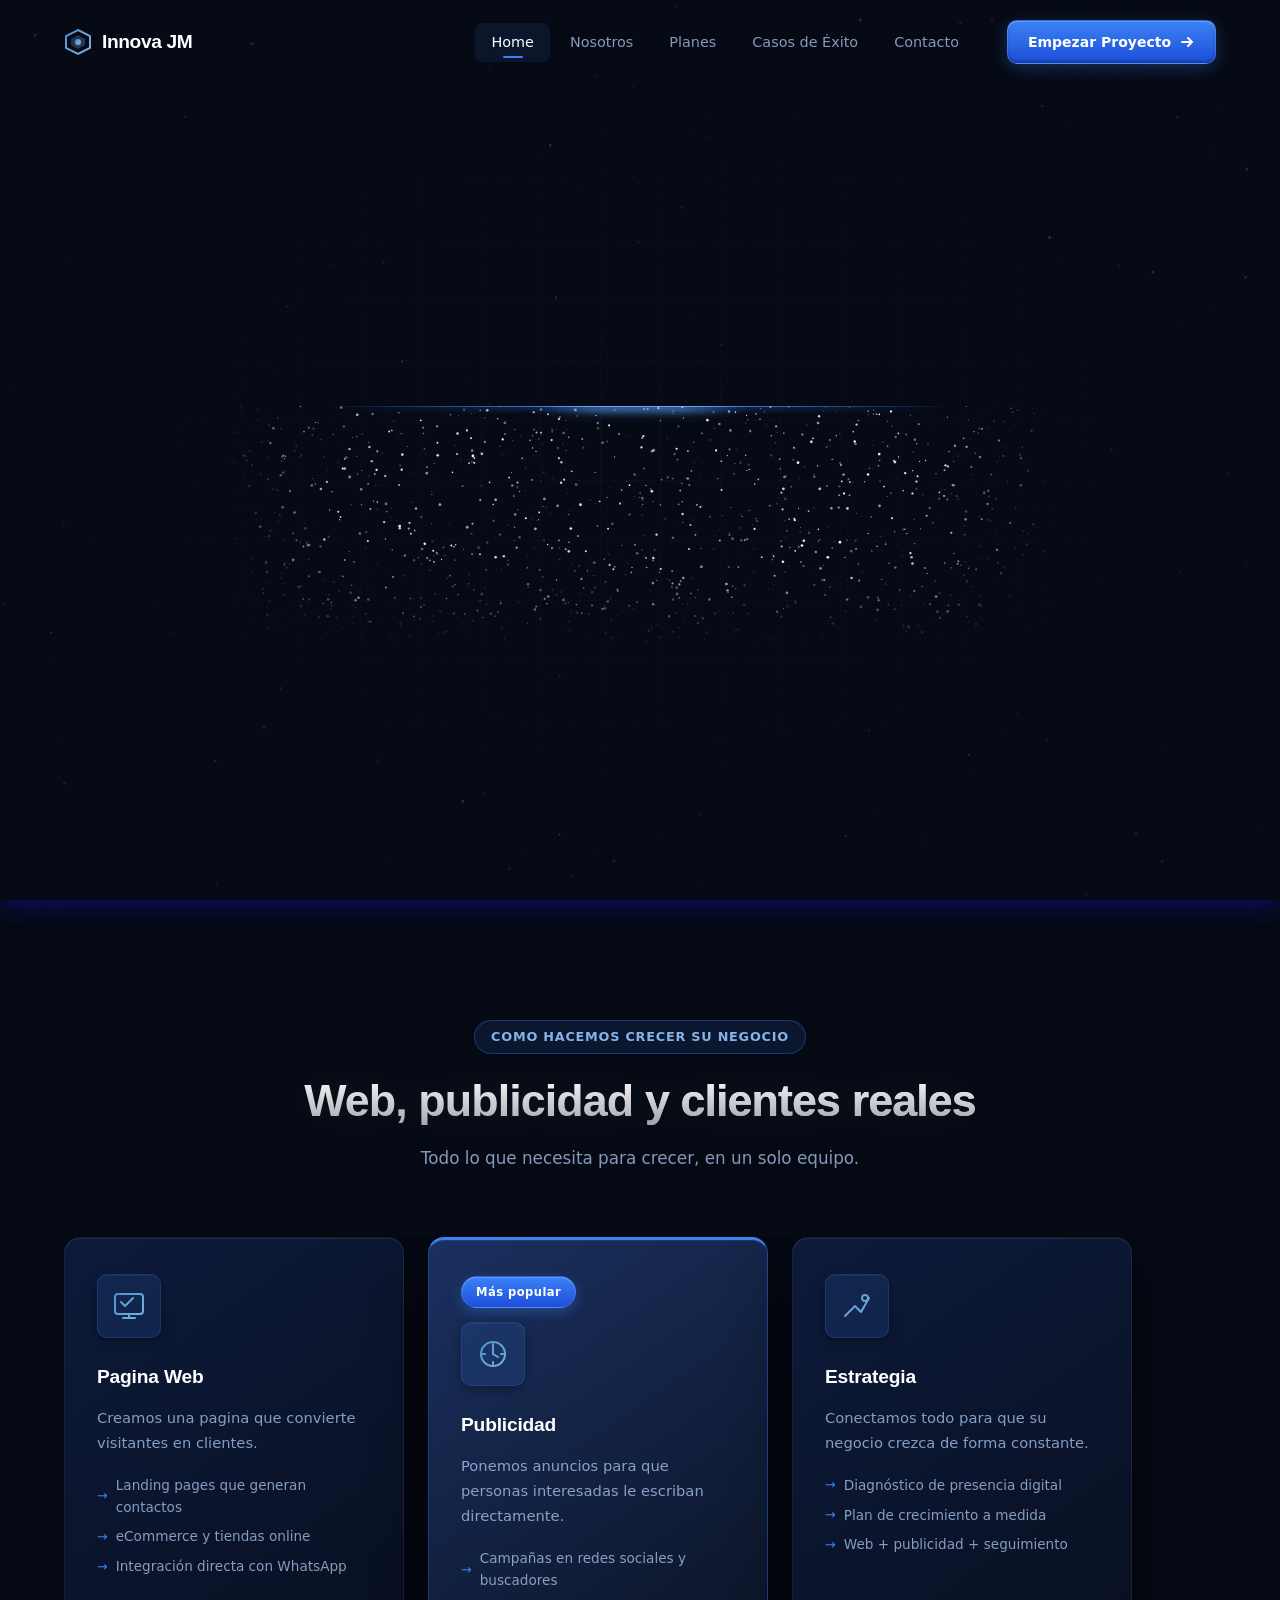
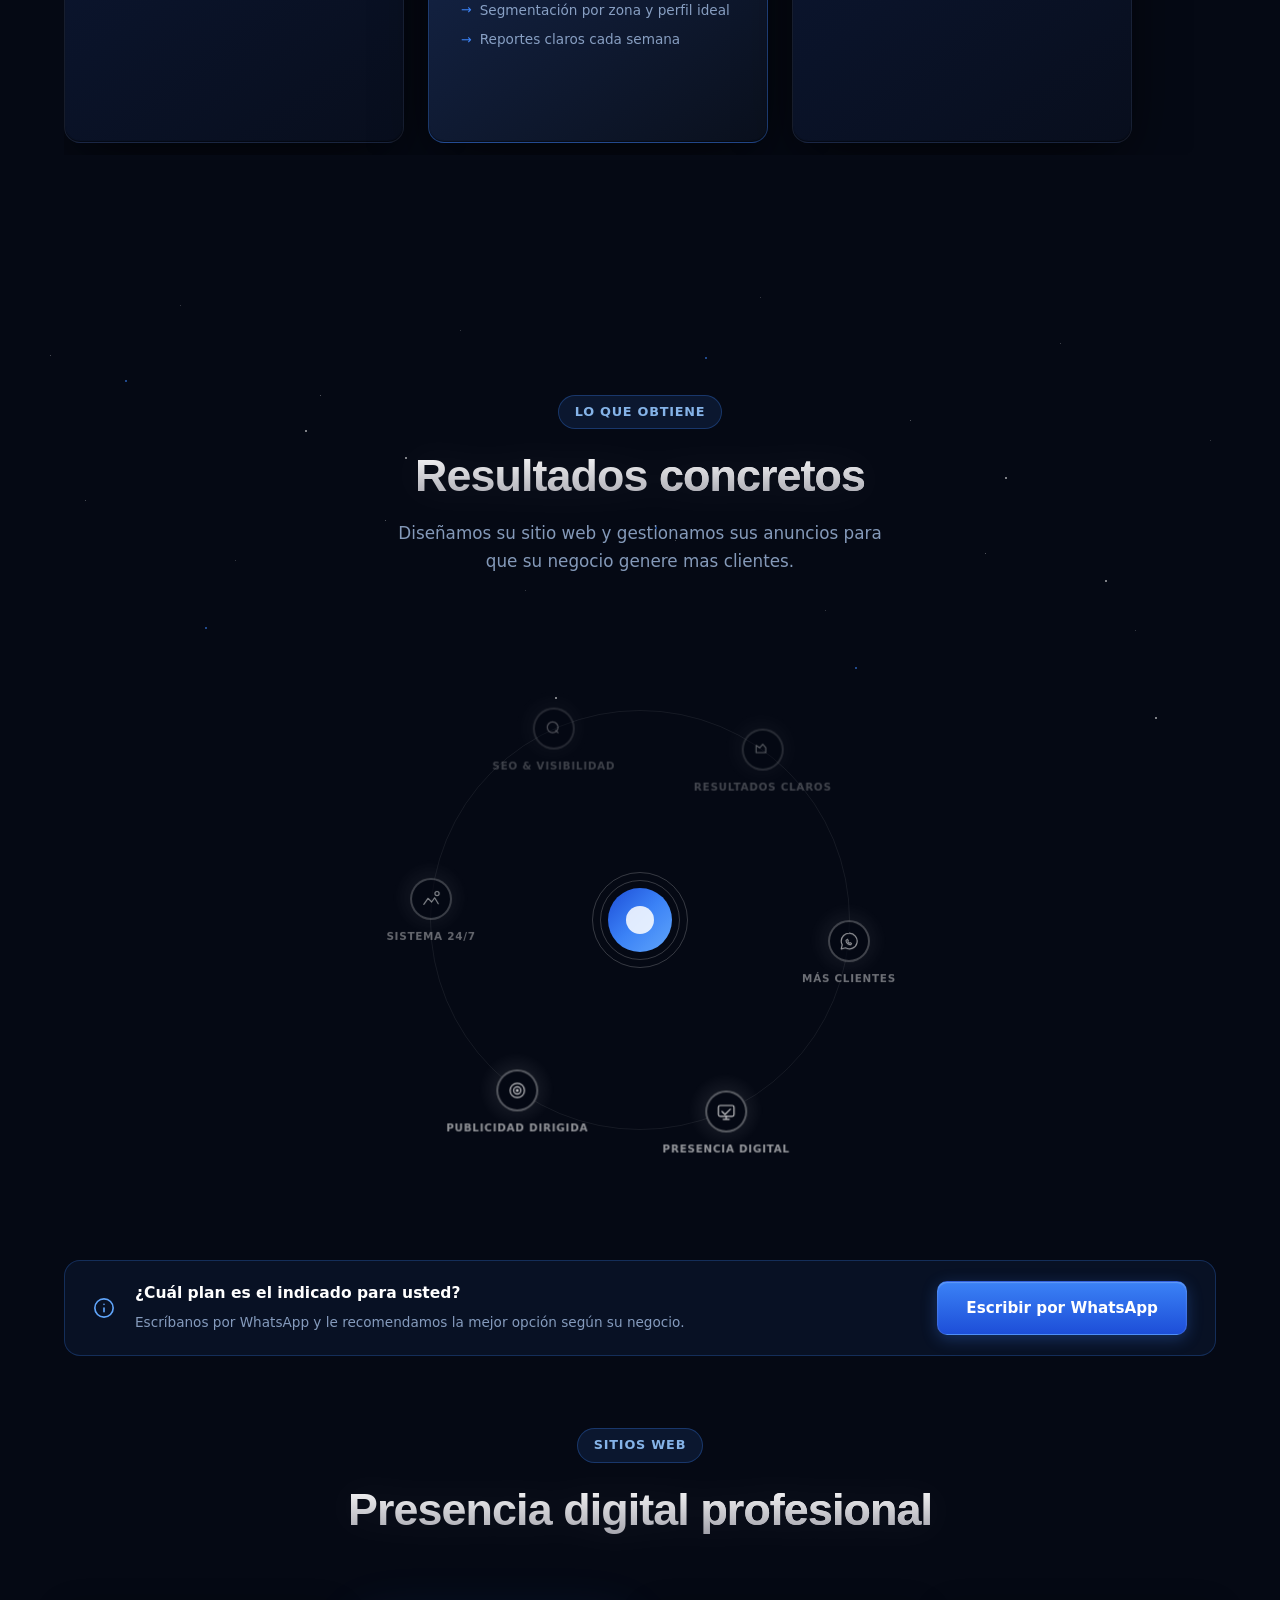
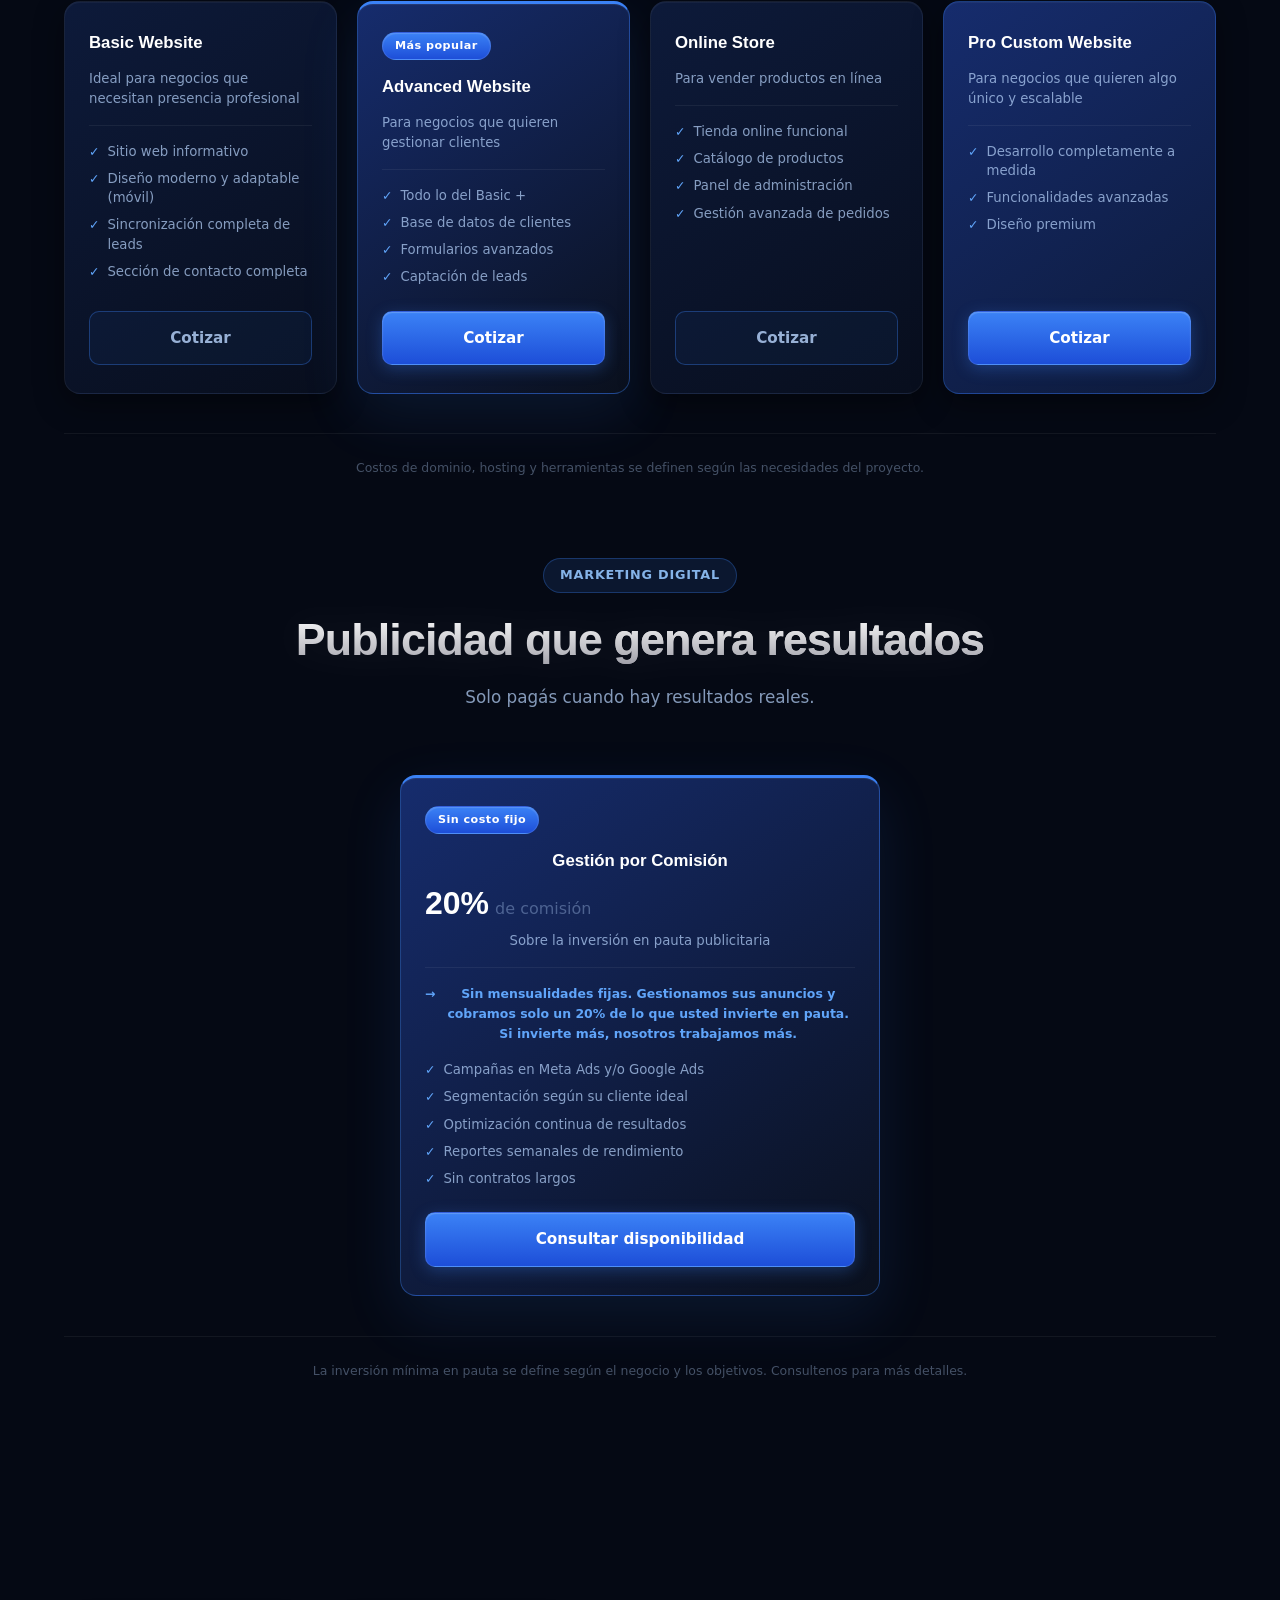
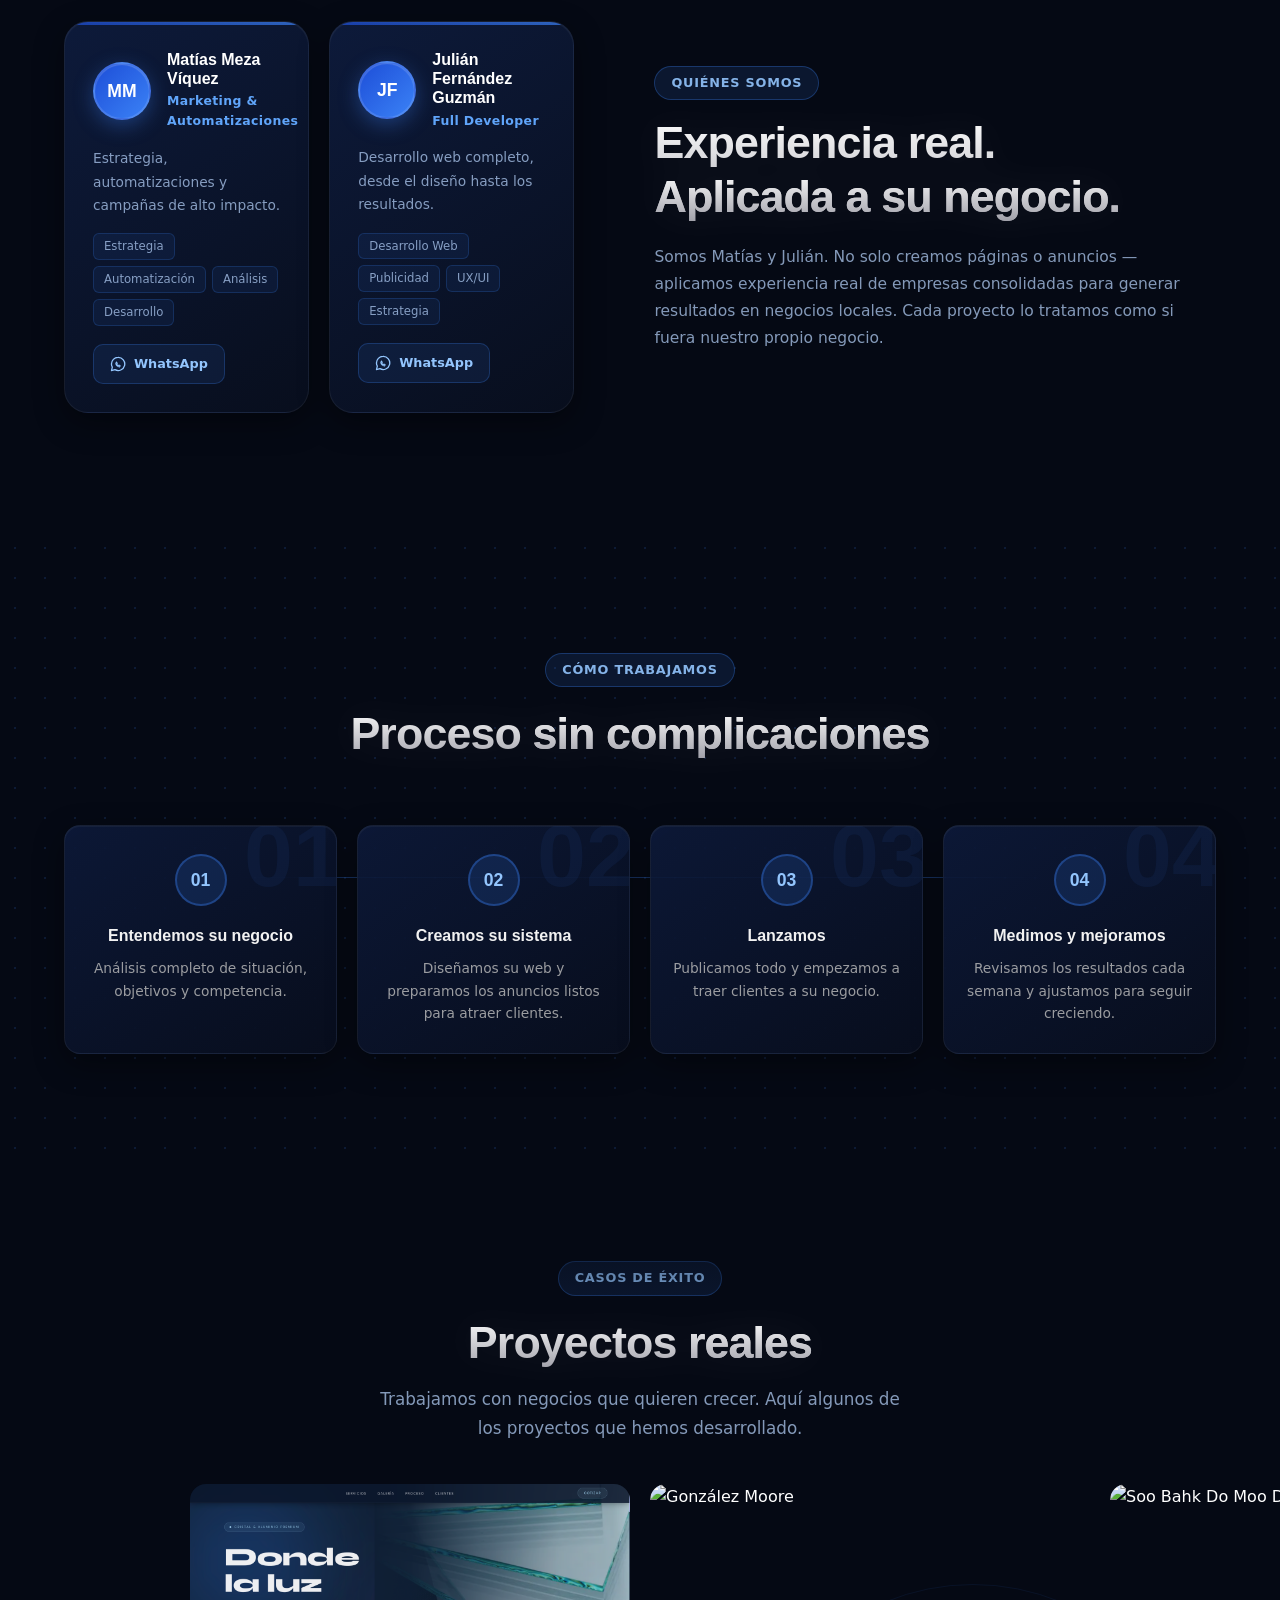
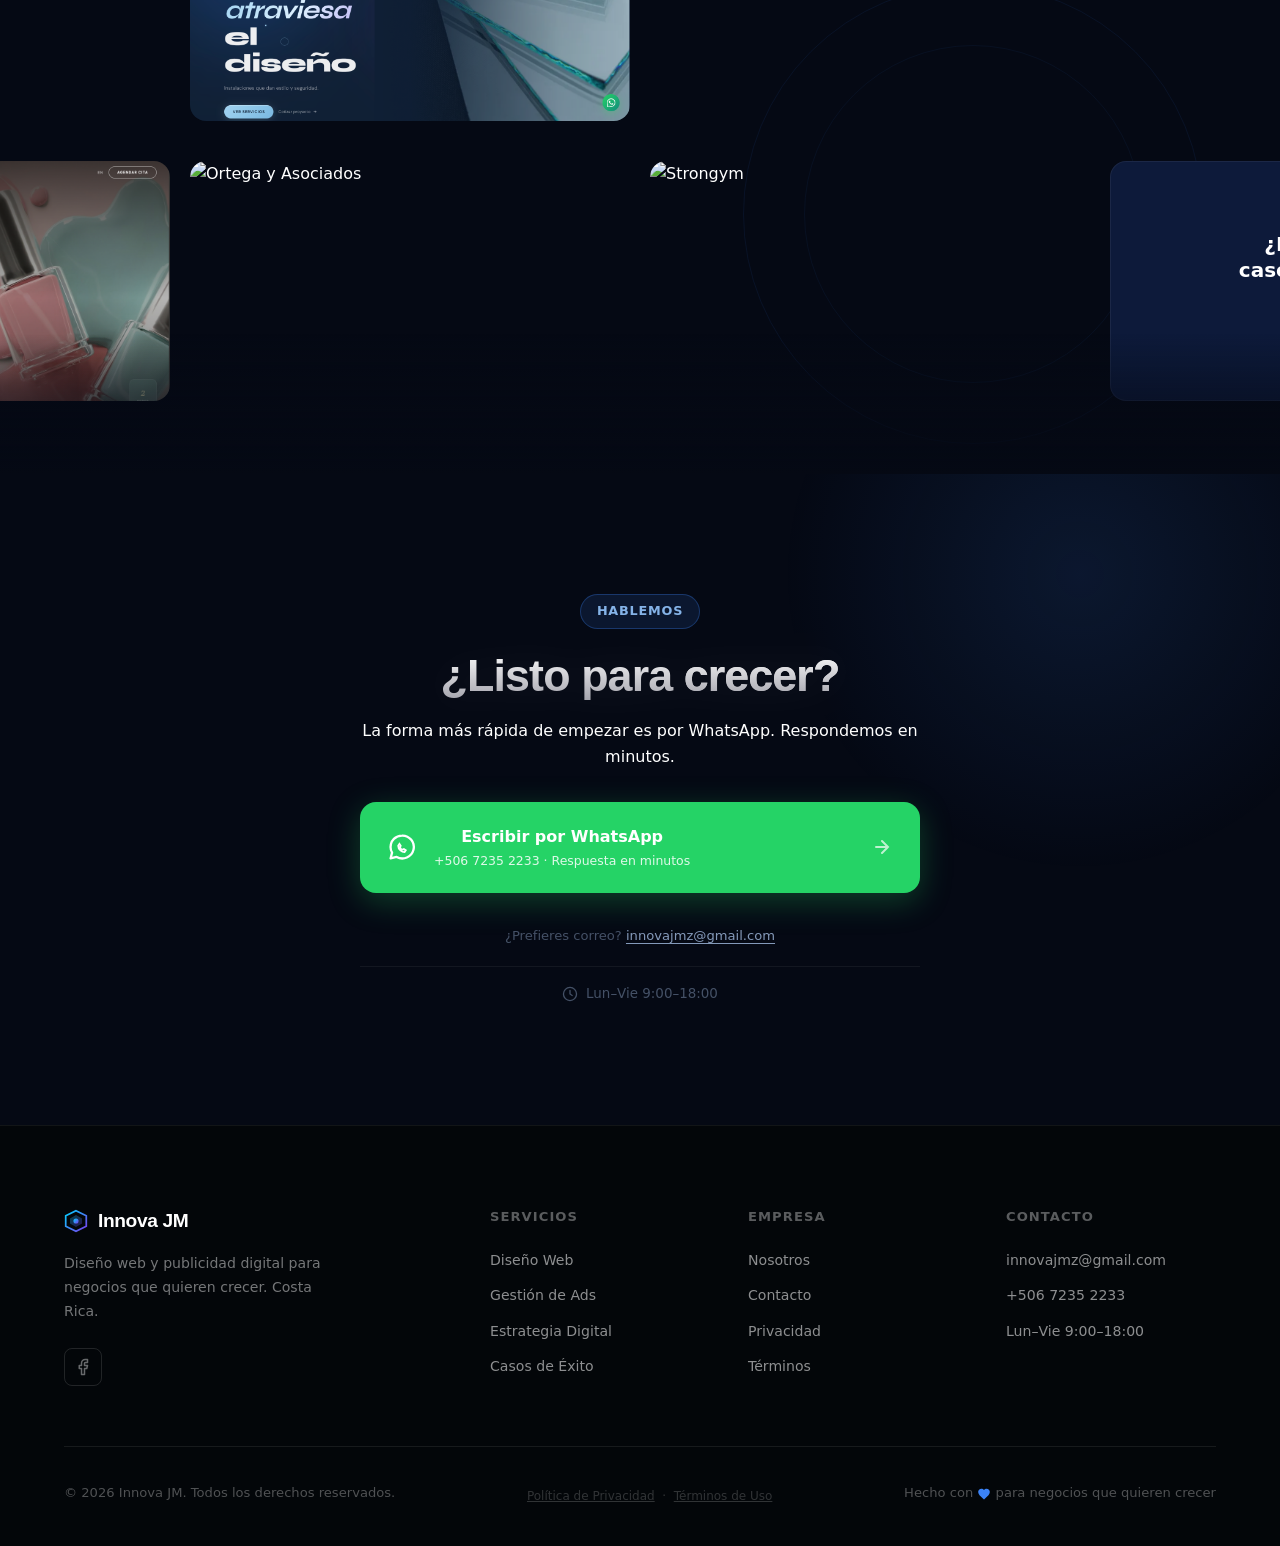
==== index.html @ 2af7606a "Hero: text → Innova JM / Digital Presence, denser sparkles, dimmer bg canvas Co-Authored-By: Claude " ====
<!DOCTYPE html>
<html lang="es">

<head>
  <meta charset="UTF-8" />
  <meta name="viewport" content="width=device-width, initial-scale=1.0" />
  <meta http-equiv="X-UA-Compatible" content="IE=edge" />

  <!-- Security Headers via Meta -->
  <meta http-equiv="Content-Security-Policy"
    content="default-src 'self'; style-src 'self' 'unsafe-inline' https://fonts.googleapis.com; font-src 'self' https://fonts.gstatic.com; script-src 'self' 'unsafe-inline' https://cdnjs.cloudflare.com https://connect.facebook.net; img-src 'self' data: https:; connect-src 'self' https://www.facebook.com https://connect.facebook.net;" />
  <meta http-equiv="X-Content-Type-Options" content="nosniff" />
  <meta http-equiv="Referrer-Policy" content="strict-origin-when-cross-origin" />
  <meta http-equiv="Permissions-Policy" content="camera=(), microphone=(), geolocation=()" />


  <!-- Favicon -->
  <link rel="icon" type="image/png" href="assets/logo.png" />
  <link rel="apple-touch-icon" href="assets/logo.png" />

  <!-- SEO -->
  <title>Innova JM | Diseño Web y Publicidad Digital</title>
  <meta name="description"
    content="Creamos sitios web profesionales y gestionamos publicidad digital para llevar su negocio al siguiente nivel. Diseño moderno, resultados comprobados." />
  <meta name="robots" content="index, follow" />
  <meta property="og:title" content="Innova JM — Diseño Web y Publicidad Digital" />
  <meta property="og:description"
    content="Sitios web profesionales y gestión de publicidad que convierten visitas en clientes." />
  <meta property="og:type" content="website" />

  <!-- Fonts -->
  <link rel="preconnect" href="https://fonts.googleapis.com" />
  <link rel="preconnect" href="https://fonts.gstatic.com" crossorigin />
  <link
    href="https://fonts.googleapis.com/css2?family=Inter:wght@300;400;500;600;700;800;900&family=Space+Grotesk:wght@400;500;600;700&display=swap"
    rel="stylesheet" />

  <link rel="stylesheet" href="css/styles.css" />
</head>

<body>

  <!-- ============ FONDO INTERACTIVO ============ -->
  <canvas id="bgCanvas" aria-hidden="true"></canvas>

  <!-- ============ CURSOR PERSONALIZADO ============ -->
  <div class="cursor" id="cursor"></div>
  <div class="cursor-follower" id="cursorFollower"></div>

  <!-- ============ LOADER ============ -->
  <div class="loader" id="loader">
    <div class="loader-inner">
      <div class="loader-logo">
        <span class="loader-n">Innova</span><span class="loader-rest"> JM</span>
      </div>
      <div class="loader-bar">
        <div class="loader-bar-fill"></div>
      </div>
      <p class="loader-text">Iniciando experiencia...</p>
    </div>
  </div>

  <!-- ============ NAVBAR ============ -->
  <header class="navbar" id="navbar">
    <div class="nav-container">
      <a href="#home" class="nav-logo" aria-label="Innova JM inicio">
        <div class="logo-icon">
          <svg width="28" height="28" viewBox="0 0 28 28" fill="none" aria-hidden="true">
            <polygon points="14,2 26,8 26,20 14,26 2,20 2,8" fill="none" stroke="url(#logoGrad)" stroke-width="2" />
            <polygon points="14,7 21,11 21,17 14,21 7,17 7,11" fill="url(#logoGrad)" opacity="0.3" />
            <circle cx="14" cy="14" r="3" fill="url(#logoGrad)" />
            <defs>
              <linearGradient id="logoGrad" x1="0%" y1="0%" x2="100%" y2="100%">
                <stop offset="0%" stop-color="#4A8FCC" />
                <stop offset="100%" stop-color="#7FB5E0" />
              </linearGradient>
            </defs>
          </svg>
        </div>
        <span class="logo-text">Innova JM</span>
      </a>

      <nav class="nav-links" id="navLinks" aria-label="Navegación principal">
        <a href="#home" class="nav-link active" data-section="home">Home</a>
        <a href="#nosotros" class="nav-link" data-section="nosotros">Nosotros</a>
        <a href="#servicios" class="nav-link" data-section="servicios">Planes</a>
        <a href="#casos" class="nav-link" data-section="casos">Casos de Éxito</a>
        <a href="#contacto" class="nav-link" data-section="contacto">Contacto</a>
      </nav>

      <a href="#contacto" class="nav-cta">
        <span>Empezar Proyecto</span>
        <svg width="16" height="16" viewBox="0 0 16 16" fill="none" aria-hidden="true">
          <path d="M3 8h10M9 4l4 4-4 4" stroke="currentColor" stroke-width="2" stroke-linecap="round" />
        </svg>
      </a>

      <button class="hamburger" id="hamburger" aria-label="Abrir menú" aria-expanded="false" aria-controls="navLinks">
        <span></span><span></span><span></span>
      </button>
    </div>
    <div class="nav-progress" id="navProgress"></div>
  </header>
  <div class="nav-overlay" id="navOverlay" aria-hidden="true"></div>

  <!-- ============ HERO / HOME — CINEMATIC ============ -->
  <section class="cin-hero" id="home" aria-label="Inicio">
    <canvas class="hero-canvas" id="heroCanvas" aria-hidden="true"></canvas>
    <div class="cin-grain" aria-hidden="true"></div>
    <div class="cin-grid" aria-hidden="true"></div>

    <!-- LAYER 1: Background hero taglines -->
    <div class="cin-text-wrapper">
      <h1 class="cin-text-track gsap-reveal">Innova JM</h1>
      <h1 class="cin-text-days gsap-reveal">Digital Presence</h1>
      <!-- Sparkles + gradient beams — visible before the card animates up -->
      <div class="cin-sparkle-zone" aria-hidden="true">
        <canvas id="sparkleZoneCanvas" class="cin-sparkle-canvas"></canvas>
        <div class="cin-beam cin-beam--b1"></div>
        <div class="cin-beam cin-beam--b2"></div>
        <div class="cin-beam cin-beam--b3"></div>
        <div class="cin-beam cin-beam--b4"></div>
      </div>
    </div>

    <!-- LAYER 2: Final CTA (z-10, behind card) -->
    <div class="cin-cta-wrapper gsap-reveal">
      <h2 class="cin-cta-heading">Empezar es simple.</h2>
      <p class="cin-cta-desc">Diseñamos su sitio web y gestionamos su publicidad digital. Todo para que su negocio crezca.</p>
      <div class="cin-cta-btns">
        <a href="#contacto" class="cin-btn-light">
          <svg class="cin-btn-icon" fill="currentColor" viewBox="0 0 24 24" aria-hidden="true">
            <path d="M12 2C6.477 2 2 6.477 2 12s4.477 10 10 10 10-4.477 10-10S17.523 2 12 2zm-1 14.5l-4-4 1.414-1.414L11 13.672l5.586-5.586L18 9.5l-7 7z"/>
          </svg>
          <div>
            <div class="cin-btn-sub">¿Listo para crecer?</div>
            <div class="cin-btn-main">Empezar proyecto</div>
          </div>
        </a>
        <a href="#casos" class="cin-btn-dark">
          <svg class="cin-btn-icon" fill="currentColor" viewBox="0 0 24 24" aria-hidden="true">
            <path d="M12 5C7.264 5 3.258 7.734 1.404 11.734a1 1 0 000 .532C3.258 16.266 7.264 19 12 19s8.742-2.734 10.596-6.734a1 1 0 000-.532C20.742 7.734 16.736 5 12 5zm0 10a4 4 0 110-8 4 4 0 010 8zm0-6a2 2 0 100 4 2 2 0 000-4z"/>
          </svg>
          <div>
            <div class="cin-btn-sub">Nuestro trabajo</div>
            <div class="cin-btn-main">Ver proyectos</div>
          </div>
        </a>
      </div>
    </div>

    <!-- LAYER 3: Physical deep card (z-20, above everything) -->
    <div class="cin-card-outer">
      <div class="cin-main-card gsap-reveal" id="cinMainCard">
        <div class="cin-card-sheen" aria-hidden="true"></div>

        <!-- RESPONSIVE GRID: flex-col mobile / 3-col desktop -->
        <div class="cin-card-grid">

          <!-- 1. TOP mobile / RIGHT desktop: Impact claim -->
          <div class="cin-card-right-text gsap-reveal">
            <div class="cin-impact-block">
              <span class="cin-impact-plus">+</span>
              <span class="cin-impact-word">CLIENTES</span>
              <span class="cin-impact-sub">para tu negocio</span>
            </div>
          </div>

          <!-- 2. CENTER: iPhone mockup -->
          <div class="cin-mockup-wrapper">
            <div class="cin-mockup-scale">

              <!-- iPhone bezel (3D tilt target) -->
              <div class="cin-phone-frame" id="cinMockup">
                <div class="cin-hw-btn" style="top:120px;height:25px;" aria-hidden="true"></div>
                <div class="cin-hw-btn" style="top:160px;height:45px;" aria-hidden="true"></div>
                <div class="cin-hw-btn" style="top:220px;height:45px;" aria-hidden="true"></div>
                <div class="cin-hw-btn cin-hw-right" style="top:170px;height:70px;" aria-hidden="true"></div>

                <!-- Inner screen -->
                <div class="cin-screen">
                  <div class="cin-screen-glare" aria-hidden="true"></div>

                  <!-- Dynamic Island -->
                  <div class="cin-dynamic-island" aria-hidden="true">
                    <div class="cin-island-dot"></div>
                  </div>

                  <!-- App interface -->
                  <div class="cin-app-ui">
                    <!-- Header widget -->
                    <div class="cin-phone-widget cin-app-header">
                      <div>
                        <span class="cin-app-label">Hoy</span>
                        <span class="cin-app-title">Nuevos clientes</span>
                      </div>
                      <div class="cin-app-avatar">IJ</div>
                    </div>

                    <!-- Progress ring + counter -->
                    <div class="cin-phone-widget cin-ring-wrap">
                      <svg class="cin-ring-svg" viewBox="0 0 176 176" aria-hidden="true">
                        <circle cx="88" cy="88" r="64" fill="none" stroke="rgba(255,255,255,0.03)" stroke-width="12"/>
                        <circle class="cin-progress-ring" cx="88" cy="88" r="64" fill="none" stroke="#3B82F6" stroke-width="12"/>
                      </svg>
                      <div class="cin-ring-center">
                        <span class="cin-counter-val">0</span>
                        <span class="cin-ring-label">Leads hoy</span>
                      </div>
                    </div>

                    <!-- Notification widgets — incoming client messages -->
                    <div class="cin-widgets">
                      <div class="cin-phone-widget cin-widget-depth cin-widget-item">
                        <div class="cin-widget-icon cin-icon-blue" aria-hidden="true">
                          <svg width="16" height="16" viewBox="0 0 24 24" fill="none" stroke="#60A5FA" stroke-width="2"><path stroke-linecap="round" stroke-linejoin="round" d="M8 10h.01M12 10h.01M16 10h.01M9 16H5a2 2 0 01-2-2V6a2 2 0 012-2h14a2 2 0 012 2v8a2 2 0 01-2 2h-5l-5 3v-3z"/></svg>
                        </div>
                        <div class="cin-widget-notif">
                          <span class="cin-notif-name">María G.</span>
                          <span class="cin-notif-msg">¿Cuánto cuesta una web?</span>
                        </div>
                      </div>
                      <div class="cin-phone-widget cin-widget-depth cin-widget-item">
                        <div class="cin-widget-icon cin-icon-green" aria-hidden="true">
                          <svg width="16" height="16" viewBox="0 0 24 24" fill="none" stroke="#34D399" stroke-width="2"><path stroke-linecap="round" stroke-linejoin="round" d="M8 10h.01M12 10h.01M16 10h.01M9 16H5a2 2 0 01-2-2V6a2 2 0 012-2h14a2 2 0 012 2v8a2 2 0 01-2 2h-5l-5 3v-3z"/></svg>
                        </div>
                        <div class="cin-widget-notif">
                          <span class="cin-notif-name">Carlos V.</span>
                          <span class="cin-notif-msg">Quiero una cotización</span>
                        </div>
                      </div>
                    </div>

                    <div class="cin-home-bar" aria-hidden="true"></div>
                  </div>
                </div>
              </div>

              <!-- Floating glass badges -->
              <div class="cin-float-badge cin-fbadge-1">
                <div class="cin-fbadge-icon cin-fbadge-icon--blue" aria-hidden="true">📩</div>
                <div>
                  <p class="cin-fbadge-title">Nuevo contacto</p>
                  <p class="cin-fbadge-sub">Acaba de escribirte</p>
                </div>
              </div>
              <div class="cin-float-badge cin-fbadge-2">
                <div class="cin-fbadge-icon cin-fbadge-icon--indigo" aria-hidden="true">📈</div>
                <div>
                  <p class="cin-fbadge-title">+40% clientes</p>
                  <p class="cin-fbadge-sub">Mes tras mes</p>
                </div>
              </div>
            </div>
          </div>

          <!-- 3. BOTTOM mobile / LEFT desktop: Card text -->
          <div class="cin-card-left-text gsap-reveal">
            <h3 class="cin-card-heading">Más clientes.<br>Todos los días.</h3>
            <p class="cin-card-desc"><span class="cin-card-brand">InnovaJM</span> diseña tu web y maneja tu publicidad digital. Tu teléfono no va a parar de sonar con clientes nuevos.</p>
          </div>
        </div>
      </div>
    </div>
  </section>

  <!-- ============ SERVICIOS (dentro de home) ============ -->
  <section class="services" id="servicios" aria-label="Servicios">
    <div class="bg-orb orb-s1" aria-hidden="true" data-speed="22"></div>
    <div class="bg-orb orb-s2" aria-hidden="true" data-speed="14"></div>
    <div class="container">
      <div class="section-header reveal">
        <div class="section-tag">Como hacemos crecer su negocio</div>
        <h2 class="section-title">Web, publicidad <span class="gradient-text">y clientes reales</span></h2>
        <p class="section-sub">Todo lo que necesita para crecer, en un solo equipo.</p>
      </div>

      <div class="services-scroll-wrap">
      <div class="services-grid">
        <div class="service-card reveal" data-delay="0">
          <div class="card-icon">
            <svg width="32" height="32" viewBox="0 0 32 32" fill="none" aria-hidden="true">
              <rect x="2" y="4" width="28" height="20" rx="3" stroke="url(#sg1)" stroke-width="2" />
              <path d="M10 28h12M16 24v4" stroke="url(#sg1)" stroke-width="2" stroke-linecap="round" />
              <path d="M8 12l4 4 8-8" stroke="url(#sg1)" stroke-width="2" stroke-linecap="round"
                stroke-linejoin="round" />
              <defs>
                <linearGradient id="sg1" x1="0" y1="0" x2="32" y2="32" gradientUnits="userSpaceOnUse">
                  <stop stop-color="#4A8FCC" />
                  <stop offset="1" stop-color="#7FB5E0" />
                </linearGradient>
              </defs>
            </svg>
          </div>
          <h3>Pagina Web</h3>
          <p>Creamos una pagina que convierte visitantes en clientes.</p>
          <ul class="card-features">
            <li>Landing pages que generan contactos</li>
            <li>eCommerce y tiendas online</li>
            <li>Integración directa con WhatsApp</li>
          </ul>
          <div class="card-arrow">→</div>
        </div>

        <div class="service-card reveal featured" data-delay="100">
          <div class="featured-badge">Más popular</div>
          <div class="card-icon">
            <svg width="32" height="32" viewBox="0 0 32 32" fill="none" aria-hidden="true">
              <circle cx="16" cy="16" r="12" stroke="url(#sg2)" stroke-width="2" />
              <path d="M16 8v8l5 3" stroke="url(#sg2)" stroke-width="2" stroke-linecap="round" />
              <path d="M6 16h2M24 16h2M16 6v2M16 24v2" stroke="url(#sg2)" stroke-width="2" stroke-linecap="round" />
              <defs>
                <linearGradient id="sg2" x1="0" y1="0" x2="32" y2="32" gradientUnits="userSpaceOnUse">
                  <stop stop-color="#4A8FCC" />
                  <stop offset="1" stop-color="#7FB5E0" />
                </linearGradient>
              </defs>
            </svg>
          </div>
          <h3>Publicidad</h3>
          <p>Ponemos anuncios para que personas interesadas le escriban directamente.</p>
          <ul class="card-features">
            <li>Campañas en redes sociales y buscadores</li>
            <li>Segmentación por zona y perfil ideal</li>
            <li>Reportes claros cada semana</li>
          </ul>
          <div class="card-arrow">→</div>
        </div>

        <div class="service-card reveal" data-delay="200">
          <div class="card-icon">
            <svg width="32" height="32" viewBox="0 0 32 32" fill="none" aria-hidden="true">
              <path d="M4 26L14 16l6 6 8-14" stroke="url(#sg3)" stroke-width="2" stroke-linecap="round"
                stroke-linejoin="round" />
              <circle cx="24" cy="8" r="3" stroke="url(#sg3)" stroke-width="2" />
              <defs>
                <linearGradient id="sg3" x1="0" y1="0" x2="32" y2="32" gradientUnits="userSpaceOnUse">
                  <stop stop-color="#4A8FCC" />
                  <stop offset="1" stop-color="#7FB5E0" />
                </linearGradient>
              </defs>
            </svg>
          </div>
          <h3>Estrategia</h3>
          <p>Conectamos todo para que su negocio crezca de forma constante.</p>
          <ul class="card-features">
            <li>Diagnóstico de presencia digital</li>
            <li>Plan de crecimiento a medida</li>
            <li>Web + publicidad + seguimiento</li>
          </ul>
          <div class="card-arrow">→</div>
        </div>
      </div>
      </div>
    </div>
  </section>

  <!-- ============ BENEFICIOS ============ -->
  <section class="benefits" aria-label="Lo que obtiene">
    <div class="benefits-bg" aria-hidden="true">
      <div class="b-stars-s"></div>
      <div class="b-stars-m"></div>
    </div>
    <div class="container">
      <div class="section-header reveal">
        <div class="section-tag">Lo que obtiene</div>
        <h2 class="section-title">Resultados <span class="gradient-text">concretos</span></h2>
        <p class="section-sub">Diseñamos su sitio web y gestionamos sus anuncios para que su negocio genere mas clientes.</p>
      </div>

      <div class="ro-container reveal" id="roContainer">
        <div class="ro-scene" id="roScene">
          <div class="ro-center">
            <div class="ro-center-ping ro-ping-1"></div>
            <div class="ro-center-ping ro-ping-2"></div>
            <div class="ro-center-core"></div>
          </div>
          <div class="ro-track"></div>
        </div>
      </div>
    </div>

    <!-- ============ PLANES (dentro de Servicios) ============ -->
    <div class="plans" id="planes">
    <div class="bg-orb orb-pl1" aria-hidden="true" data-speed="12"></div>
    <div class="container">

      <!-- Banner de ayuda -->
      <div class="plans-advice reveal">
        <div class="plans-advice-icon">
          <svg width="22" height="22" viewBox="0 0 24 24" fill="none" stroke="currentColor" stroke-width="1.8"
            stroke-linecap="round" aria-hidden="true">
            <circle cx="12" cy="12" r="10" />
            <path d="M12 16v-4M12 8h.01" />
          </svg>
        </div>
        <div class="plans-advice-text">
          <strong>¿Cuál plan es el indicado para usted?</strong>
          <span>Escríbanos por WhatsApp y le recomendamos la mejor opción según su negocio.</span>
        </div>
        <a href="https://wa.me/50672352233" class="btn btn-accent" target="_blank" rel="noopener noreferrer">Escribir
          por WhatsApp</a>
      </div>

      <!-- SITIOS WEB -->
      <div class="section-header reveal">
        <div class="section-tag">Sitios Web</div>
        <h2 class="section-title">Presencia digital <span class="gradient-text">profesional</span></h2>
      </div>

      <div class="plans-grid plans-grid--4">

        <div class="plan-card reveal" data-delay="0">
          <div class="plan-name">Basic Website</div>
          <div class="plan-tagline">Ideal para negocios que necesitan presencia profesional</div>
          <ul class="plan-features">
            <li>Sitio web informativo</li>
            <li>Diseño moderno y adaptable (móvil)</li>
            <li>Sincronización completa de leads</li>
            <li>Sección de contacto completa</li>
          </ul>
          <a href="https://wa.me/50672352233" class="btn btn-ghost btn-full plan-cta" target="_blank"
            rel="noopener noreferrer">Cotizar</a>
        </div>

        <div class="plan-card plan-featured reveal" data-delay="100">
          <div class="plan-badge">Más popular</div>
          <div class="plan-name">Advanced Website</div>
          <div class="plan-tagline">Para negocios que quieren gestionar clientes</div>
          <ul class="plan-features">
            <li>Todo lo del Basic +</li>
            <li>Base de datos de clientes</li>
            <li>Formularios avanzados</li>
            <li>Captación de leads</li>
          </ul>
          <a href="https://wa.me/50672352233" class="btn btn-accent btn-full plan-cta" target="_blank"
            rel="noopener noreferrer">Cotizar</a>
        </div>

        <div class="plan-card reveal" data-delay="200">
          <div class="plan-name">Online Store</div>
          <div class="plan-tagline">Para vender productos en línea</div>
          <ul class="plan-features">
            <li>Tienda online funcional</li>
            <li>Catálogo de productos</li>
            <li>Panel de administración</li>
            <li>Gestión avanzada de pedidos</li>
          </ul>
          <a href="https://wa.me/50672352233" class="btn btn-ghost btn-full plan-cta" target="_blank"
            rel="noopener noreferrer">Cotizar</a>
        </div>

        <div class="plan-card plan-pro reveal" data-delay="300">
          <div class="plan-name">Pro Custom Website</div>
          <div class="plan-tagline">Para negocios que quieren algo único y escalable</div>
          <ul class="plan-features">
            <li>Desarrollo completamente a medida</li>
            <li>Funcionalidades avanzadas</li>
            <li>Diseño premium</li>
          </ul>
          <a href="https://wa.me/50672352233" class="btn btn-accent btn-full plan-cta" target="_blank"
            rel="noopener noreferrer">Cotizar</a>
        </div>

      </div>

      <p class="plans-note reveal">Costos de dominio, hosting y herramientas se definen según las necesidades del proyecto.</p>

      <!-- MARKETING DIGITAL -->
      <div class="section-header reveal plans-mkt-header">
        <div class="section-tag">Marketing Digital</div>
        <h2 class="section-title">Publicidad que <span class="gradient-text">genera resultados</span></h2>
        <p class="section-sub">Solo pagás cuando hay resultados reales.</p>
      </div>

      <div class="plans-grid plans-grid--1" style="max-width:480px;margin:0 auto;">

        <div class="plan-card plan-featured reveal" data-delay="0" style="text-align:center;">
          <div class="plan-badge">Sin costo fijo</div>
          <div class="plan-name">Gestión por Comisión</div>
          <div class="plan-price">
            <span class="price-num">20%</span>
            <span class="price-period" style="font-size:1rem;"> de comisión</span>
          </div>
          <div class="plan-tagline">Sobre la inversión en pauta publicitaria</div>
          <div class="plan-focus">Sin mensualidades fijas. Gestionamos sus anuncios y cobramos solo un 20% de lo que usted invierte en pauta. Si invierte más, nosotros trabajamos más.</div>
          <ul class="plan-features" style="text-align:left;">
            <li>Campañas en Meta Ads y/o Google Ads</li>
            <li>Segmentación según su cliente ideal</li>
            <li>Optimización continua de resultados</li>
            <li>Reportes semanales de rendimiento</li>
            <li>Sin contratos largos</li>
          </ul>
          <a href="https://wa.me/50672352233" class="btn btn-accent btn-full plan-cta" target="_blank"
            rel="noopener noreferrer">Consultar disponibilidad</a>
        </div>

      </div>

      <p class="plans-note reveal">La inversión mínima en pauta se define según el negocio y los objetivos. Consultenos para más detalles.</p>
    </div>
    </div>
  </section>

  <!-- ============ NOSOTROS ============ -->
  <section class="about" id="nosotros" aria-label="Sobre nosotros">
    <div class="bg-orb orb-a1" aria-hidden="true" data-speed="18"></div>
    <div class="bg-orb orb-a2" aria-hidden="true" data-speed="26"></div>
    <div class="container">
      <div class="about-grid">
        <div class="about-visual reveal">
          <div class="founders-grid">

            <!-- Matías -->
            <div class="founder-card">
              <div class="founder-header">
                <div class="founder-avatar" aria-hidden="true">MM</div>
                <div class="founder-meta">
                  <div class="founder-name">Matías Meza Víquez</div>
                  <div class="founder-role">Marketing &amp; Automatizaciones</div>
                </div>
              </div>
              <p class="founder-desc">Estrategia, automatizaciones y campañas de alto impacto.</p>
              <div class="founder-skills">
                <span>Estrategia</span>
                <span>Automatización</span>
                <span>Análisis</span>
                <span>Desarrollo</span>
              </div>
              <a href="https://wa.me/50672352233" class="founder-contact" target="_blank" rel="noopener noreferrer"
                aria-label="WhatsApp Matías">
                <svg width="16" height="16" viewBox="0 0 22 22" fill="none" aria-hidden="true">
                  <path d="M11 2C6 2 2 6 2 11c0 1.6.4 3.1 1.2 4.4L2 20l4.8-1.2A9 9 0 1 0 11 2z" stroke="currentColor"
                    stroke-width="1.8" stroke-linejoin="round" />
                  <path d="M8 10c0 3 3 5 5 5l1-1.5-1.5-1-1 .5c-1 0-2-1-2-2l.5-1-1-1.5L8 10z" stroke="currentColor"
                    stroke-width="1.4" stroke-linecap="round" />
                </svg>
                WhatsApp
              </a>
            </div>

            <!-- Julián -->
            <div class="founder-card">
              <div class="founder-header">
                <div class="founder-avatar" aria-hidden="true">JF</div>
                <div class="founder-meta">
                  <div class="founder-name">Julián Fernández Guzmán</div>
                  <div class="founder-role">Full Developer</div>
                </div>
              </div>
              <p class="founder-desc">Desarrollo web completo, desde el diseño hasta los resultados.</p>
              <div class="founder-skills">
                <span>Desarrollo Web</span>
                <span>Publicidad</span>
                <span>UX/UI</span>
                <span>Estrategia</span>
              </div>
              <a href="https://wa.me/50672352233" class="founder-contact" target="_blank" rel="noopener noreferrer"
                aria-label="WhatsApp Julián">
                <svg width="16" height="16" viewBox="0 0 22 22" fill="none" aria-hidden="true">
                  <path d="M11 2C6 2 2 6 2 11c0 1.6.4 3.1 1.2 4.4L2 20l4.8-1.2A9 9 0 1 0 11 2z" stroke="currentColor"
                    stroke-width="1.8" stroke-linejoin="round" />
                  <path d="M8 10c0 3 3 5 5 5l1-1.5-1.5-1-1 .5c-1 0-2-1-2-2l.5-1-1-1.5L8 10z" stroke="currentColor"
                    stroke-width="1.4" stroke-linecap="round" />
                </svg>
                WhatsApp
              </a>
            </div>

          </div>
        </div>

        <div class="about-content">
          <div class="section-tag reveal">Quiénes somos</div>
          <h2 class="section-title reveal">Experiencia real.<br /><span class="gradient-text">Aplicada a su
              negocio.</span></h2>
          <p class="reveal">Somos Matías y Julián. No solo creamos páginas o anuncios — aplicamos experiencia real de empresas consolidadas para generar resultados en negocios locales. Cada proyecto lo tratamos como si fuera nuestro propio negocio.</p>
        </div>
      </div>
    </div>
  </section>

  <!-- ============ PROCESO ============ -->
  <section class="process" aria-label="Proceso de trabajo">
    <div class="process-dots" aria-hidden="true"></div>
    <div class="bg-orb orb-p1" aria-hidden="true" data-speed="8"></div>
    <div class="container">
      <div class="section-header reveal">
        <div class="section-tag">Cómo trabajamos</div>
        <h2 class="section-title">Proceso <span class="gradient-text">sin complicaciones</span></h2>
      </div>
      <div class="process-steps">
        <div class="process-step reveal" data-delay="0">
          <div class="step-card">
            <div class="step-num-badge">01</div>
            <div class="step-num-ghost" aria-hidden="true">01</div>
            <div class="step-content">
              <h3>Entendemos su negocio</h3>
              <p>Análisis completo de situación, objetivos y competencia.</p>
            </div>
          </div>
        </div>
        <div class="process-step reveal" data-delay="150">
          <div class="step-card">
            <div class="step-num-badge">02</div>
            <div class="step-num-ghost" aria-hidden="true">02</div>
            <div class="step-content">
              <h3>Creamos su sistema</h3>
              <p>Diseñamos su web y preparamos los anuncios listos para atraer clientes.</p>
            </div>
          </div>
        </div>
        <div class="process-step reveal" data-delay="300">
          <div class="step-card">
            <div class="step-num-badge">03</div>
            <div class="step-num-ghost" aria-hidden="true">03</div>
            <div class="step-content">
              <h3>Lanzamos</h3>
              <p>Publicamos todo y empezamos a traer clientes a su negocio.</p>
            </div>
          </div>
        </div>
        <div class="process-step reveal" data-delay="450">
          <div class="step-card">
            <div class="step-num-badge">04</div>
            <div class="step-num-ghost" aria-hidden="true">04</div>
            <div class="step-content">
              <h3>Medimos y mejoramos</h3>
              <p>Revisamos los resultados cada semana y ajustamos para seguir creciendo.</p>
            </div>
          </div>
        </div>
      </div>
    </div>
  </section>

  <!-- ============ CASOS DE ÉXITO ============ -->
  <section class="cases" id="casos" aria-label="Casos de éxito">

    <div class="parallax-scene">
      <div class="bg-orb orb-c1" aria-hidden="true"></div>
      <div class="bg-orb orb-c2" aria-hidden="true"></div>
      <div class="bg-ring ring-c1" aria-hidden="true"></div>
      <div class="parallax-header-block">
        <div class="section-tag">Casos de Éxito</div>
        <h2 class="section-title">Proyectos <span class="gradient-text">reales</span></h2>
        <p class="section-sub">Trabajamos con negocios que quieren crecer. Aquí algunos de los proyectos que hemos desarrollado.</p>
      </div>

      <div class="parallax-inner" id="parallaxInner">
        <div class="parallax-row parallax-row--right">
          <a class="pcard" href="https://www.dojangnosara.com/" target="_blank" rel="noopener noreferrer" aria-label="Ver sitio Dojang Nosara">
            <img src="assets/websites/dojangNosara.png" alt="Dojang Nosara" loading="lazy" />
            <div class="pcard-overlay"></div>
            <span class="pcard-title">Dojang Nosara</span>
          </a>
          <a class="pcard" href="https://www.vidriosj.com/" target="_blank" rel="noopener noreferrer" aria-label="Ver sitio Vidrios J">
            <img src="assets/websites/vidrios j.png" alt="Vidrios J" loading="lazy" />
            <div class="pcard-overlay"></div>
            <span class="pcard-title">Vidrios J</span>
          </a>
          <a class="pcard" href="https://www.gonzalezmoore.com/" target="_blank" rel="noopener noreferrer" aria-label="Ver sitio González Moore">
            <img src="assets/websites/gonzales moore.png" alt="González Moore" loading="lazy" />
            <div class="pcard-overlay"></div>
            <span class="pcard-title">González Moore</span>
          </a>
          <a class="pcard" href="https://www.amarcialeschile.com/" target="_blank" rel="noopener noreferrer" aria-label="Ver sitio Soo Bahk Do Chile">
            <img src="assets/websites/sbdChile.png" alt="Soo Bahk Do Moo Duk Kwan Chile" loading="lazy" />
            <div class="pcard-overlay"></div>
            <span class="pcard-title">Soo Bahk Do Chile</span>
          </a>
        </div>

        <div class="parallax-row parallax-row--left">
          <a class="pcard" href="https://womanartstudio.vercel.app/" target="_blank" rel="noopener noreferrer" aria-label="Ver sitio Woman Art Studio">
            <img src="assets/websites/womanArtStudio.png" alt="Woman Art Studio" loading="lazy" />
            <div class="pcard-overlay"></div>
            <span class="pcard-title">Woman Art Studio</span>
          </a>
          <a class="pcard" href="https://ortegayasociados.vercel.app/" target="_blank" rel="noopener noreferrer" aria-label="Ver sitio Ortega y Asociados">
            <img src="assets/websites/ortega&asociados.png" alt="Ortega y Asociados" loading="lazy" />
            <div class="pcard-overlay"></div>
            <span class="pcard-title">Ortega y Asociados</span>
          </a>
          <a class="pcard" href="https://strongymd.netlify.app/" target="_blank" rel="noopener noreferrer" aria-label="Ver sitio Strongym">
            <img src="assets/websites/strongym.png" alt="Strongym" loading="lazy" />
            <div class="pcard-overlay"></div>
            <span class="pcard-title">Strongym</span>
          </a>
          <a class="pcard pcard--cta" href="#contacto" aria-label="Contactar Innova JM">
            <div class="pcard-cta-inner">
              <p>¿El próximo<br>caso es el suyo?</p>
              <svg width="32" height="32" viewBox="0 0 24 24" fill="none" stroke="currentColor" stroke-width="1.5" stroke-linecap="round" stroke-linejoin="round"><line x1="5" y1="12" x2="19" y2="12"/><polyline points="12 5 19 12 12 19"/></svg>
            </div>
            <div class="pcard-overlay"></div>
            <span class="pcard-title">Trabajemos juntos →</span>
          </a>
        </div>
      </div>
    </div>
  </section>


  <!-- ============ CONTACTO ============ -->
  <section class="contact" id="contacto" aria-label="Contacto">
    <div class="bg-orb orb-ct1" aria-hidden="true" data-speed="18"></div>
    <div class="container">
      <div class="contact-solo reveal">
        <div class="section-tag">Hablemos</div>
        <h2 class="section-title">¿Listo para <span class="gradient-text">crecer?</span></h2>
        <p>La forma más rápida de empezar es por WhatsApp. Respondemos en minutos.</p>

        <a href="https://wa.me/50672352233" class="contact-wa-hero" target="_blank" rel="noopener noreferrer"
          aria-label="Contactar por WhatsApp +506 7235 2233">
          <svg width="28" height="28" viewBox="0 0 22 22" fill="none" aria-hidden="true" style="flex-shrink:0">
            <path d="M11 2C6 2 2 6 2 11c0 1.6.4 3.1 1.2 4.4L2 20l4.8-1.2A9 9 0 1 0 11 2z" stroke="white"
              stroke-width="1.8" stroke-linejoin="round" />
            <path d="M8 10c0 3 3 5 5 5l1-1.5-1.5-1-1 .5c-1 0-2-1-2-2l.5-1-1-1.5L8 10z" stroke="white"
              stroke-width="1.4" stroke-linecap="round" />
          </svg>
          <div class="wa-text-block">
            <span class="wa-main-text">Escribir por WhatsApp</span>
            <span class="wa-sub-text">+506 7235 2233 · Respuesta en minutos</span>
          </div>
          <svg width="20" height="20" viewBox="0 0 20 20" fill="none" aria-hidden="true"
            style="flex-shrink:0;margin-left:auto;opacity:0.7">
            <path d="M4 10h12M10 4l6 6-6 6" stroke="white" stroke-width="2" stroke-linecap="round" />
          </svg>
        </a>

        <p class="contact-email-small">¿Prefieres correo? <a href="mailto:innovajmz@gmail.com">innovajmz@gmail.com</a></p>

        <div class="contact-schedule">
          <svg width="16" height="16" viewBox="0 0 22 22" fill="none" aria-hidden="true">
            <circle cx="11" cy="11" r="9" stroke="currentColor" stroke-width="1.8" />
            <path d="M11 6v5l3 2" stroke="currentColor" stroke-width="1.8" stroke-linecap="round" />
          </svg>
          <span>Lun–Vie 9:00–18:00</span>
        </div>
      </div>
    </div>
  </section>

  <!-- ============ FOOTER ============ -->
  <footer class="footer" aria-label="Pie de página">
    <div class="container">
      <div class="footer-grid">
        <div class="footer-brand">
          <a href="#home" class="nav-logo" aria-label="Innova JM inicio">
            <div class="logo-icon">
              <svg width="24" height="24" viewBox="0 0 28 28" fill="none" aria-hidden="true">
                <polygon points="14,2 26,8 26,20 14,26 2,20 2,8" fill="none" stroke="url(#fLogoGrad)"
                  stroke-width="2" />
                <polygon points="14,7 21,11 21,17 14,21 7,17 7,11" fill="url(#fLogoGrad)" opacity="0.3" />
                <circle cx="14" cy="14" r="3" fill="url(#fLogoGrad)" />
                <defs>
                  <linearGradient id="fLogoGrad" x1="0%" y1="0%" x2="100%" y2="100%">
                    <stop offset="0%" stop-color="#00d4ff" />
                    <stop offset="100%" stop-color="#7c3aed" />
                  </linearGradient>
                </defs>
              </svg>
            </div>
            <span class="logo-text">Innova JM</span>
          </a>
          <p>Diseño web y publicidad digital para negocios que quieren crecer. Costa Rica.</p>
          <div class="social-links">
            <a href="https://www.facebook.com/profile.php?id=61577650653843&locale=es_LA" aria-label="Facebook Innova JM" target="_blank" rel="noopener noreferrer">
              <svg width="18" height="18" viewBox="0 0 24 24" fill="none" aria-hidden="true">
                <path d="M18 2h-3a5 5 0 0 0-5 5v3H7v4h3v8h4v-8h3l1-4h-4V7a1 1 0 0 1 1-1h3z" stroke="currentColor" stroke-width="2" stroke-linecap="round" stroke-linejoin="round"/>
              </svg>
            </a>
          </div>
        </div>

        <div class="footer-col">
          <h4>Servicios</h4>
          <ul>
            <li><a href="#servicios">Diseño Web</a></li>
            <li><a href="#servicios">Gestión de Ads</a></li>
            <li><a href="#servicios">Estrategia Digital</a></li>
            <li><a href="#casos">Casos de Éxito</a></li>
          </ul>
        </div>

        <div class="footer-col">
          <h4>Empresa</h4>
          <ul>
            <li><a href="#nosotros">Nosotros</a></li>
            <li><a href="#contacto">Contacto</a></li>
            <li><a href="#" aria-label="Política de privacidad">Privacidad</a></li>
            <li><a href="#" aria-label="Términos y condiciones">Términos</a></li>
          </ul>
        </div>

        <div class="footer-col">
          <h4>Contacto</h4>
          <ul>
            <li><a href="mailto:innovajmz@gmail.com">innovajmz@gmail.com</a></li>
            <li><a href="https://wa.me/50672352233" rel="noopener noreferrer">+506 7235 2233</a></li>
            <li><span>Lun–Vie 9:00–18:00</span></li>
          </ul>
        </div>
      </div>

      <div class="footer-bottom">
        <p>© <span id="footerYear"></span> Innova JM. Todos los derechos reservados.</p>
        <p style="margin-top:8px;font-size:0.75rem;opacity:0.6;">
          <a href="politica-privacidad.html" style="color:inherit;text-decoration:underline;">Política de Privacidad</a>
          &nbsp;·&nbsp;
          <a href="terminos.html" style="color:inherit;text-decoration:underline;">Términos de Uso</a>
        </p>
        <p class="footer-made">Hecho con <svg width="14" height="14" viewBox="0 0 24 24" fill="currentColor"
            aria-hidden="true" style="display:inline;vertical-align:middle;color:var(--blue)">
            <path
              d="M12 21.35l-1.45-1.32C5.4 15.36 2 12.28 2 8.5 2 5.42 4.42 3 7.5 3c1.74 0 3.41.81 4.5 2.09C13.09 3.81 14.76 3 16.5 3 19.58 3 22 5.42 22 8.5c0 3.78-3.4 6.86-8.55 11.54L12 21.35z" />
          </svg> para negocios que quieren crecer</p>
      </div>
    </div>
  </footer>

  <!-- Back to top -->
  <button class="back-to-top" id="backToTop" aria-label="Volver arriba">
    <svg width="20" height="20" viewBox="0 0 20 20" fill="none" aria-hidden="true">
      <path d="M10 16V4M4 10l6-6 6 6" stroke="currentColor" stroke-width="2" stroke-linecap="round"
        stroke-linejoin="round" />
    </svg>
  </button>

  <!-- Cookie consent banner -->
  <div id="cookie-banner" style="display:none;position:fixed;bottom:0;left:0;right:0;z-index:9999;background:var(--bg-card);border-top:1px solid var(--border);padding:16px 24px;font-family:var(--font-body);">
    <div style="max-width:1200px;margin:0 auto;display:flex;flex-wrap:wrap;align-items:center;gap:16px;justify-content:space-between;">
      <p style="color:var(--text-2);font-size:13px;margin:0;flex:1;min-width:260px;">
        Utilizamos cookies de terceros (Meta Pixel) para medir el rendimiento de nuestros anuncios.
        Al continuar, acepta su uso. <a href="politica-privacidad.html" style="color:var(--blue);text-decoration:underline;">Más información</a>.
      </p>
      <div style="display:flex;gap:10px;flex-shrink:0;">
        <button onclick="declineCookies()" style="padding:8px 20px;border:1px solid var(--border-h);background:transparent;color:var(--text-2);border-radius:var(--radius);font-size:12px;cursor:pointer;font-family:inherit;">Rechazar</button>
        <button onclick="acceptCookies()" style="padding:8px 20px;background:var(--blue);color:#fff;border:none;border-radius:var(--radius);font-size:12px;cursor:pointer;font-family:inherit;font-weight:600;">Aceptar</button>
      </div>
    </div>
  </div>

  <script src="https://cdnjs.cloudflare.com/ajax/libs/gsap/3.12.5/gsap.min.js"></script>
  <script src="https://cdnjs.cloudflare.com/ajax/libs/gsap/3.12.5/ScrollTrigger.min.js"></script>
  <script src="js/main.js"></script>
</body>

</html>
---- css/styles.css ----
/* ============================================================
   INNOVA JM — Styles  |  Tema cinematic premium dark
   Paleta: #050914 · #0D1A3A · #3B82F6 · #60A5FA · #FFFFFF
   ============================================================ */

/* ---- RESET & BASE ---- */
*, *::before, *::after {
  box-sizing: border-box;
  margin: 0;
  padding: 0;
}

:root {
  /* Fondos — cinematic near-black */
  --bg:          #050914;
  --bg-white:    #0A101D;
  --bg-card:     #0D1A3A;
  --bg-card-h:   #122240;

  /* Texto */
  --text:        #FFFFFF;
  --text-2:      rgba(186,215,255,0.7);
  --text-3:      rgba(186,215,255,0.35);

  /* Colores de marca */
  --navy:        #030609;
  --blue-dark:   #1D4ED8;
  --teal:        #1E3A5F;
  --blue:        #3B82F6;
  --yellow:      #3B82F6;   /* alias → blue (removed yellow) */
  --red:         #3B82F6;   /* alias → blue */

  /* Aliases */
  --cyan:        #3B82F6;
  --purple:      #1D4ED8;
  --copper:      #60A5FA;

  /* Neutros */
  --neutral:     rgba(255,255,255,0.06);
  --neutral-2:   rgba(255,255,255,0.03);

  /* Color de acción principal */
  --grad:        #3B82F6;
  --grad-h:      #1D4ED8;

  /* Bordes sobre fondo oscuro */
  --border:      rgba(255,255,255,0.06);
  --border-h:    rgba(59,130,246,0.35);

  /* Sombras físicas — premium depth */
  --shadow-sm:   0 2px 8px rgba(0,0,0,0.5);
  --shadow-md:   0 8px 32px rgba(0,0,0,0.6);
  --shadow-lg:   0 40px 100px -20px rgba(0,0,0,0.9);
  --shadow-glow: 0 0 40px rgba(59,130,246,0.2);

  --radius:      16px;
  --radius-sm:   10px;
  --radius-lg:   24px;
  --transition:  0.35s cubic-bezier(0.4, 0, 0.2, 1);
  --font-body:   'Inter', system-ui, sans-serif;
  --font-display:'Space Grotesk', 'Inter', sans-serif;
}

html {
  font-size: 16px;
  -webkit-text-size-adjust: 100%;
  overflow-x: hidden;
}

body {
  font-family: var(--font-body);
  background: #050914;
  color: var(--text);
  line-height: 1.6;
  cursor: none;
}

@media (hover: none) {
  body { cursor: auto; }
  .cursor, .cursor-follower { display: none; }
}

a { color: inherit; text-decoration: none; cursor: none; }
img, svg { display: block; max-width: 100%; }
button { cursor: none; border: none; background: none; font-family: inherit; }
ul { list-style: none; }
input, textarea, select { font-family: inherit; }

.container {
  width: 100%;
  max-width: 1200px;
  margin: 0 auto;
  padding: 0 24px;
}

/* ---- SCROLLBAR ---- */
::-webkit-scrollbar { width: 6px; }
::-webkit-scrollbar-track { background: var(--bg); }
::-webkit-scrollbar-thumb { background: var(--teal); border-radius: 3px; }
::-webkit-scrollbar-thumb:hover { background: var(--navy); }

/* ---- CURSOR ---- */
.cursor {
  position: fixed;
  width: 10px;
  height: 10px;
  background: #60A5FA;
  border-radius: 50%;
  pointer-events: none;
  z-index: 9999;
  transform: translate(-50%, -50%);
  opacity: 0;
  transition: opacity 0.3s, width 0.25s, height 0.25s, background 0.25s;
}
.cursor.active { opacity: 1; }

.cursor-follower {
  position: fixed;
  width: 32px;
  height: 32px;
  border: 1.5px solid rgba(96,165,250,0.45);
  border-radius: 50%;
  pointer-events: none;
  z-index: 9998;
  transform: translate(-50%, -50%);
  opacity: 0;
  transition: opacity 0.3s, width 0.25s, height 0.25s;
}
.cursor-follower.active { opacity: 1; }

.cursor.is-hovering {
  width: 14px;
  height: 14px;
  background: #60A5FA;
}

.cursor-follower.is-hovering {
  width: 40px;
  height: 40px;
  opacity: 0.4;
  border-color: rgba(96,165,250,0.6);
}

/* ---- LOADER ---- */
.loader {
  position: fixed;
  inset: 0;
  background: #050914;
  display: flex;
  align-items: center;
  justify-content: center;
  z-index: 9999;
  transition: opacity 0.6s ease, visibility 0.6s ease;
}

.loader.hidden {
  opacity: 0;
  visibility: hidden;
}

.loader-inner { text-align: center; }

.loader-logo {
  font-family: var(--font-display);
  font-size: clamp(2rem, 6vw, 3.5rem);
  font-weight: 800;
  margin-bottom: 32px;
}

.loader-n {
  background: linear-gradient(180deg, #FFFFFF 0%, #A1A1AA 100%);
  -webkit-background-clip: text;
  -webkit-text-fill-color: transparent;
  background-clip: text;
}

.loader-rest { color: var(--text); }

.loader-bar {
  width: 200px;
  height: 3px;
  background: rgba(9,30,38,0.1);
  border-radius: 2px;
  margin: 0 auto 16px;
  overflow: hidden;
}

.loader-bar-fill {
  height: 100%;
  background: var(--grad);
  border-radius: 2px;
  animation: loaderFill 1.8s cubic-bezier(0.4,0,0.2,1) forwards;
}

@keyframes loaderFill {
  0%   { width: 0%; }
  60%  { width: 75%; }
  100% { width: 100%; }
}

.loader-text {
  color: var(--text-3);
  font-size: 0.85rem;
  letter-spacing: 0.05em;
}

/* ---- ACCENT TEXT — silver matte gradient ---- */
.gradient-text {
  background: linear-gradient(180deg, #FFFFFF 0%, #A1A1AA 100%);
  -webkit-background-clip: text;
  -webkit-text-fill-color: transparent;
  background-clip: text;
}

/* ---- NAVBAR ---- */
.navbar {
  position: fixed;
  top: 0;
  left: 0;
  right: 0;
  z-index: 9999;
  padding: 20px 0;
  transition: padding var(--transition), background var(--transition),
              backdrop-filter var(--transition), border-color var(--transition),
              box-shadow var(--transition);
  border-bottom: 1px solid transparent;
}

.navbar.scrolled {
  padding: 12px 0;
  border-color: var(--border);
  box-shadow: var(--shadow-sm);
}

/* Backdrop blur on ::before so it doesn't create a containing block
   for position:fixed children (nav-links, overlay) */
.navbar.scrolled::before {
  content: '';
  position: absolute;
  inset: 0;
  background: rgba(7,17,30,0.94);
  backdrop-filter: blur(20px);
  -webkit-backdrop-filter: blur(20px);
  z-index: -1;
}

.nav-container {
  display: flex;
  align-items: center;
  gap: 32px;
  max-width: 1200px;
  margin: 0 auto;
  padding: 0 24px;
}

.nav-logo {
  display: flex;
  align-items: center;
  gap: 10px;
  font-family: var(--font-display);
  font-weight: 700;
  font-size: 1.2rem;
  letter-spacing: -0.02em;
  flex-shrink: 0;
}

.logo-text {
  color: var(--text);
  -webkit-text-fill-color: var(--text);
}

.nav-links {
  display: flex;
  gap: 4px;
  margin-left: auto;
}

.nav-link {
  padding: 8px 16px;
  border-radius: 8px;
  color: var(--text-2);
  font-size: 0.9rem;
  font-weight: 500;
  transition: color var(--transition), background var(--transition);
  position: relative;
}

.nav-link::after {
  content: '';
  position: absolute;
  bottom: 4px;
  left: 50%;
  transform: translateX(-50%);
  width: 0;
  height: 2px;
  background: var(--blue);
  border-radius: 1px;
  transition: width var(--transition);
}

.nav-link:hover,
.nav-link.active {
  color: var(--text);
  background: rgba(59,130,246,0.10);
}

.nav-link.active::after,
.nav-link:hover::after {
  width: 20px;
}

.nav-cta {
  display: flex;
  align-items: center;
  gap: 8px;
  padding: 10px 20px;
  background: linear-gradient(180deg, #3B82F6 0%, #1D4ED8 100%);
  border-radius: 10px;
  font-size: 0.875rem;
  font-weight: 600;
  color: white;
  border: 1px solid rgba(255,255,255,0.12);
  box-shadow: 0 4px 16px rgba(59,130,246,0.3),
              inset 0 1px 1px rgba(255,255,255,0.22),
              inset 0 -2px 3px rgba(0,0,0,0.25);
  transition: all var(--transition);
  flex-shrink: 0;
  white-space: nowrap;
}

.nav-cta:hover {
  background: linear-gradient(180deg, #60A5FA 0%, #2563EB 100%);
  transform: translateY(-1px);
  box-shadow: 0 8px 24px rgba(59,130,246,0.45);
}

.hamburger {
  display: none;
  flex-direction: column;
  gap: 5px;
  width: 28px;
  padding: 4px;
  margin-left: auto;
  cursor: pointer;
}

.hamburger span {
  display: block;
  height: 2px;
  background: var(--text);
  border-radius: 1px;
  transition: transform var(--transition), opacity var(--transition), width var(--transition);
}

.hamburger.open span:nth-child(1) { transform: translateY(7px) rotate(45deg); }
.hamburger.open span:nth-child(2) { opacity: 0; width: 0; }
.hamburger.open span:nth-child(3) { transform: translateY(-7px) rotate(-45deg); }

.nav-progress {
  position: absolute;
  bottom: 0;
  left: 0;
  height: 2px;
  width: 0%;
  background: var(--grad);
  transition: width 0.1s linear;
}

/* ---- BUTTONS ---- */
.btn {
  display: inline-flex;
  align-items: center;
  gap: 8px;
  padding: 14px 28px;
  border-radius: var(--radius-sm);
  font-weight: 600;
  font-size: 0.95rem;
  transition: all var(--transition);
  position: relative;
  overflow: hidden;
  cursor: none;
}

.btn-primary {
  background: linear-gradient(180deg, #3B82F6 0%, #1D4ED8 100%);
  color: white;
  box-shadow: 0 4px 20px rgba(59,130,246,0.3),
              inset 0 1px 1px rgba(255,255,255,0.25),
              inset 0 -2px 3px rgba(0,0,0,0.3);
  border: 1px solid rgba(255,255,255,0.12);
}

.btn-primary:hover {
  background: linear-gradient(180deg, #60A5FA 0%, #2563EB 100%);
  transform: translateY(-2px);
  box-shadow: 0 8px 32px rgba(59,130,246,0.45),
              inset 0 1px 1px rgba(255,255,255,0.3),
              inset 0 -2px 3px rgba(0,0,0,0.3);
}

.btn-ghost {
  border: 1.5px solid rgba(59,130,246,0.35);
  color: rgba(186,215,255,0.8);
  background: rgba(59,130,246,0.06);
}

.btn-ghost:hover {
  border-color: rgba(59,130,246,0.6);
  color: #FFFFFF;
  background: rgba(59,130,246,0.12);
  transform: translateY(-2px);
}

.btn-full { width: 100%; justify-content: center; }

/* Botón accent — usa azul en lugar de amarillo */
.btn-danger,
.btn-accent {
  background: linear-gradient(180deg, #3B82F6 0%, #1D4ED8 100%);
  color: #FFFFFF;
  font-weight: 700;
  box-shadow: 0 4px 16px rgba(59,130,246,0.3),
              inset 0 1px 1px rgba(255,255,255,0.2);
  border: 1px solid rgba(255,255,255,0.1);
}

.btn-danger:hover,
.btn-accent:hover {
  background: linear-gradient(180deg, #60A5FA 0%, #2563EB 100%);
  transform: translateY(-2px);
  box-shadow: 0 8px 28px rgba(59,130,246,0.45);
}

.btn-glow {
  position: absolute;
  inset: 0;
  background: var(--grad-h);
  opacity: 0;
  transition: opacity var(--transition);
}

.btn:hover .btn-glow { opacity: 0.12; }

.btn-arrow { transition: transform var(--transition); }
.btn:hover .btn-arrow { transform: translateX(4px); }

/* ---- REVEAL ANIMATIONS ---- */
.reveal {
  opacity: 0;
  transform: translateY(28px);
  transition: opacity 0.7s cubic-bezier(0.4,0,0.2,1), transform 0.7s cubic-bezier(0.4,0,0.2,1);
}

.reveal.visible {
  opacity: 1;
  transform: translateY(0);
}

.reveal[data-delay="100"] { transition-delay: 0.1s; }
.reveal[data-delay="150"] { transition-delay: 0.15s; }
.reveal[data-delay="200"] { transition-delay: 0.2s; }
.reveal[data-delay="300"] { transition-delay: 0.3s; }
.reveal[data-delay="450"] { transition-delay: 0.45s; }

.line-reveal {
  display: block;
  opacity: 0;
  transform: translateY(40px);
  animation: none;
}

.line-reveal.animated {
  animation: lineReveal 0.8s cubic-bezier(0.4,0,0.2,1) forwards;
}

.line-reveal.delay-1 { animation-delay: 0.15s; }
.line-reveal.delay-2 { animation-delay: 0.25s; }
.line-reveal.delay-3 { animation-delay: 0.35s; }
.line-reveal.delay-4 { animation-delay: 0.45s; }
.line-reveal.delay-5 { animation-delay: 0.6s; }
.line-reveal.delay-6 { animation-delay: 0.75s; }

@keyframes lineReveal {
  to { opacity: 1; transform: translateY(0); }
}

/* Fix layout shift del typing text */
.hero-title .typing-line {
  height: 1.2em;
  display: block;
  overflow: hidden;
  white-space: nowrap;
}

/* ---- SECTION HEADERS ---- */
.section-header {
  text-align: center;
  margin-bottom: 64px;
}

.section-tag {
  display: inline-block;
  padding: 6px 16px;
  background: rgba(59,130,246,0.12);
  border: 1px solid rgba(59,130,246,0.3);
  border-radius: 100px;
  font-size: 0.8rem;
  font-weight: 600;
  color: rgba(147,197,253,0.9);
  letter-spacing: 0.06em;
  text-transform: uppercase;
  margin-bottom: 20px;
}

.section-title {
  font-family: var(--font-display);
  font-size: clamp(1.8rem, 4vw, 2.8rem);
  font-weight: 700;
  line-height: 1.2;
  letter-spacing: -0.02em;
  color: var(--text);
  background: linear-gradient(180deg, #FFFFFF 0%, #A1A1AA 100%);
  -webkit-background-clip: text;
  -webkit-text-fill-color: transparent;
  background-clip: text;
  filter: drop-shadow(0 0 20px rgba(255,255,255,0.08));
  margin-bottom: 16px;
}

.section-sub {
  color: var(--text-2);
  font-size: 1.05rem;
  max-width: 520px;
  margin: 0 auto;
  line-height: 1.7;
}

/* ============================================================
   HERO
   ============================================================ */
.hero {
  position: relative;
  min-height: 100vh;
  display: grid;
  grid-template-columns: 1fr 1fr;
  align-items: center;
  gap: 60px;
  padding: 140px 24px 80px;
  max-width: 1200px;
  margin: 0 auto;
  overflow: hidden;
}

.hero-canvas {
  position: fixed;
  inset: 0;
  pointer-events: none;
  z-index: 0;
  opacity: 0.8;
}

/* Cuadrícula sutil sobre fondo oscuro */
.hero-grid {
  position: absolute;
  inset: 0;
  background-image:
    linear-gradient(rgba(255,255,255,0.04) 1px, transparent 1px),
    linear-gradient(90deg, rgba(255,255,255,0.04) 1px, transparent 1px);
  background-size: 60px 60px;
  mask-image: radial-gradient(ellipse 80% 80% at 50% 50%, black 30%, transparent 100%);
  pointer-events: none;
  z-index: 0;
}

.hero-content {
  position: relative;
  z-index: 2;
}

.hero-badge {
  display: inline-flex;
  align-items: center;
  gap: 10px;
  padding: 8px 18px;
  background: rgba(59,130,246,0.12);
  border: 1px solid rgba(59,130,246,0.3);
  border-radius: 100px;
  font-size: 0.82rem;
  font-weight: 500;
  color: rgba(147,197,253,0.9);
  margin-bottom: 28px;
}

.badge-dot {
  width: 8px;
  height: 8px;
  border-radius: 50%;
  background: var(--red);
  animation: pulse 2s infinite;
  flex-shrink: 0;
}

@keyframes pulse {
  0%, 100% { box-shadow: 0 0 0 0 rgba(59,130,246,0.6); }
  50%       { box-shadow: 0 0 0 6px rgba(59,130,246,0); }
}

.hero-title {
  font-family: var(--font-display);
  font-size: clamp(2rem, 5.5vw, 4.2rem);
  font-weight: 800;
  line-height: 1.1;
  letter-spacing: -0.03em;
  color: var(--text);
  background: linear-gradient(180deg, #FFFFFF 0%, #A1A1AA 100%);
  -webkit-background-clip: text;
  -webkit-text-fill-color: transparent;
  background-clip: text;
  margin-bottom: 24px;
}

.hero-subtitle {
  font-size: clamp(1rem, 1.8vw, 1.15rem);
  color: var(--text-2);
  line-height: 1.7;
  margin-bottom: 40px;
  max-width: 480px;
}

.hero-actions {
  display: flex;
  gap: 16px;
  flex-wrap: wrap;
  margin-bottom: 56px;
}

.hero-stats {
  display: flex;
  align-items: center;
  gap: 32px;
}

.stat-item { display: flex; flex-direction: column; }

.stat-static {
  display: flex;
  align-items: center;
  color: var(--blue);
  line-height: 1;
}

.stat-label {
  font-size: 0.78rem;
  color: var(--text-3);
  text-transform: uppercase;
  letter-spacing: 0.06em;
  margin-top: 4px;
}

.stat-divider {
  width: 1px;
  height: 40px;
  background: var(--border);
  flex-shrink: 0;
}

/* HERO VISUAL */
.hero-visual {
  position: relative;
  z-index: 2;
}

.mockup-browser {
  background: var(--bg-white);
  border: 1px solid var(--border);
  border-radius: var(--radius);
  overflow: hidden;
  box-shadow: var(--shadow-lg), 0 0 0 1px rgba(59,130,246,0.06);
  animation: floatBrowser 6s ease-in-out infinite;
}

@keyframes floatBrowser {
  0%, 100% { transform: translateY(0) rotate(0deg); }
  33%       { transform: translateY(-10px) rotate(0.5deg); }
  66%       { transform: translateY(-5px) rotate(-0.3deg); }
}

.browser-bar {
  display: flex;
  align-items: center;
  gap: 12px;
  padding: 12px 16px;
  background: #fafafa;
  border-bottom: 1px solid var(--border);
}

.browser-dots { display: flex; gap: 6px; flex-shrink: 0; }

.browser-dots span {
  width: 10px;
  height: 10px;
  border-radius: 50%;
}

.browser-dots span:nth-child(1) { background: #ff5f57; }
.browser-dots span:nth-child(2) { background: #febc2e; }
.browser-dots span:nth-child(3) { background: #28c840; }

.browser-url {
  flex: 1;
  background: rgba(9,30,38,0.05);
  border-radius: 6px;
  padding: 5px 12px;
  font-size: 0.75rem;
  color: var(--text-3);
  font-family: monospace;
  overflow: hidden;
  text-overflow: ellipsis;
  white-space: nowrap;
}

.browser-content {
  padding: 20px;
  min-height: 280px;
  position: relative;
  overflow: hidden;
  background: #fff;
}

.mock-hero-bg {
  position: absolute;
  inset: 0;
  background: linear-gradient(135deg, rgba(59,130,246,0.08) 0%, rgba(29,78,216,0.06) 100%);
}

.mock-nav {
  height: 10px;
  background: rgba(9,30,38,0.06);
  border-radius: 5px;
  margin-bottom: 24px;
  position: relative;
}

.mock-title {
  height: 14px;
  background: rgba(9,30,38,0.1);
  border-radius: 4px;
  margin-bottom: 10px;
  animation: shimmer 2s infinite;
}

.mock-title.short {
  width: 60%;
  background: rgba(59,130,246,0.25);
}

.mock-btn {
  width: 100px;
  height: 28px;
  background: var(--grad);
  border-radius: 6px;
  margin: 16px 0 24px;
  opacity: 0.8;
}

.mock-cards {
  display: grid;
  grid-template-columns: repeat(3, 1fr);
  gap: 10px;
  position: relative;
}

.mock-card {
  height: 80px;
  background: rgba(9,30,38,0.04);
  border: 1px solid var(--border);
  border-radius: 8px;
  animation: shimmer 2.4s infinite;
}

.mock-card:nth-child(2) { animation-delay: 0.2s; }
.mock-card:nth-child(3) { animation-delay: 0.4s; }

@keyframes shimmer {
  0%   { opacity: 0.5; }
  50%  { opacity: 1; }
  100% { opacity: 0.5; }
}

/* Floating badges — white cards con texto oscuro */
.floating-badge {
  position: absolute;
  display: flex;
  align-items: center;
  gap: 10px;
  padding: 12px 16px;
  background: #ffffff;
  border: 1px solid rgba(0,0,0,0.08);
  border-radius: 12px;
  box-shadow: 0 8px 24px rgba(0,0,0,0.18);
  font-size: 0.8rem;
  color: #1A2F45;
}

.floating-badge strong {
  display: block;
  font-size: 0.9rem;
  color: #07111E;
  font-weight: 700;
}

.floating-badge small {
  color: #5A7A90;
  font-size: 0.72rem;
}

.badge-1 {
  top: 20px;
  right: -20px;
  animation: floatBadge1 5s ease-in-out infinite;
}

.badge-2 {
  bottom: 30px;
  left: -20px;
  animation: floatBadge2 5.5s ease-in-out infinite;
}

@keyframes floatBadge1 {
  0%, 100% { transform: translateY(0) translateX(0); }
  50%       { transform: translateY(-8px) translateX(4px); }
}

@keyframes floatBadge2 {
  0%, 100% { transform: translateY(0) translateX(0); }
  50%       { transform: translateY(6px) translateX(-3px); }
}

.badge-icon-green {
  width: 32px;
  height: 32px;
  background: #10b981;
  border-radius: 8px;
  display: flex;
  align-items: center;
  justify-content: center;
  flex-shrink: 0;
}

.scroll-indicator {
  position: absolute;
  bottom: 32px;
  left: 50%;
  transform: translateX(-50%);
  display: flex;
  flex-direction: column;
  align-items: center;
  gap: 8px;
  color: var(--text-3);
  font-size: 0.72rem;
  letter-spacing: 0.1em;
  text-transform: uppercase;
  z-index: 2;
  animation: fadeInUp 1s 1.5s both;
}

.scroll-line {
  width: 1px;
  height: 48px;
  background: linear-gradient(to bottom, var(--copper), transparent);
  animation: scrollLine 2s ease-in-out infinite;
}

@keyframes scrollLine {
  0%   { transform: scaleY(1); transform-origin: top; }
  50%  { transform: scaleY(0.3); transform-origin: bottom; }
  100% { transform: scaleY(1); transform-origin: top; }
}

@keyframes fadeInUp {
  from { opacity: 0; transform: translateX(-50%) translateY(20px); }
  to   { opacity: 1; transform: translateX(-50%) translateY(0); }
}

/* ============================================================
   CINEMATIC HERO (cin-*)
   ============================================================ */

/* All GSAP-animated elements start hidden */
.gsap-reveal { visibility: hidden; }

/* ─── Container ─────────────────────────────────────────── */
.cin-hero {
  position: relative;
  width: 100%;
  height: 100vh;
  overflow: hidden;
  background: var(--bg);
  display: flex;
  align-items: center;
  justify-content: center;
}

/* Particle canvas — kept dim so it doesn't compete with the sparkle zone */
.cin-hero .hero-canvas {
  position: fixed;
  inset: 0;
  pointer-events: none;
  z-index: 0;
  opacity: 0.2;
}

/* ─── Film grain ──────────────────────────────────────── */
.cin-grain {
  position: absolute;
  inset: 0;
  width: 100%;
  height: 100%;
  pointer-events: none;
  z-index: 50;
  opacity: 0.05;
  mix-blend-mode: overlay;
  background: url('data:image/svg+xml;utf8,<svg viewBox="0 0 200 200" xmlns="http://www.w3.org/2000/svg"><filter id="noiseFilter"><feTurbulence type="fractalNoise" baseFrequency="0.8" numOctaves="3" stitchTiles="stitch"/></filter><rect width="100%" height="100%" filter="url(%23noiseFilter)"/></svg>');
}

/* ─── Background grid ─────────────────────────────────── */
.cin-grid {
  position: absolute;
  inset: 0;
  z-index: 0;
  pointer-events: none;
  background-size: 60px 60px;
  background-image:
    linear-gradient(to right, rgba(255,255,255,0.05) 1px, transparent 1px),
    linear-gradient(to bottom, rgba(255,255,255,0.05) 1px, transparent 1px);
  -webkit-mask-image: radial-gradient(ellipse at center, black 0%, transparent 70%);
  mask-image: radial-gradient(ellipse at center, black 0%, transparent 70%);
  opacity: 0.5;
}

/* ─── Background hero text ────────────────────────────── */
.cin-text-wrapper {
  position: absolute;
  z-index: 10;
  display: flex;
  flex-direction: column;
  align-items: center;
  justify-content: center;
  text-align: center;
  width: 100%;
  padding: 0 16px;
  pointer-events: none;
  will-change: transform;
}

/* ─── Gradient beam accent — sparkles zone below hero text ── */
.cin-sparkle-zone {
  position: relative;
  width: min(52rem, 95vw);
  height: 240px;
  margin: 6px auto 0;
  pointer-events: none;
  flex-shrink: 0;
  overflow: hidden;
  animation: cin-zone-in 1.4s 0.4s ease both;
}

@keyframes cin-zone-in {
  from { opacity: 0; }
  to   { opacity: 1; }
}

/* Canvas: dense sparkles, fade handled via JS destination-out */
.cin-sparkle-canvas {
  position: absolute;
  inset: 0;
  width: 100%;
  height: 100%;
  z-index: 0;
}

/* Gradient beams sit above the canvas */
.cin-beam {
  position: absolute;
  top: 0;
  left: 50%;
  transform: translateX(-50%);
  z-index: 2;
}

/* Wide blurred beam — primary blue */
.cin-beam--b1 {
  width: 75%;
  height: 2px;
  background: linear-gradient(90deg, transparent, #3B82F6 40%, #3B82F6 60%, transparent);
  filter: blur(3px);
}

/* Sharp 1px beam — primary blue */
.cin-beam--b2 {
  width: 75%;
  height: 1px;
  background: linear-gradient(90deg, transparent, #3B82F6 40%, #3B82F6 60%, transparent);
}

/* Wide blurred beam — sky accent */
.cin-beam--b3 {
  width: 25%;
  height: 5px;
  background: linear-gradient(90deg, transparent, #60A5FA 30%, #60A5FA 70%, transparent);
  filter: blur(5px);
}

/* Sharp 1px beam — sky accent */
.cin-beam--b4 {
  width: 25%;
  height: 1px;
  background: linear-gradient(90deg, transparent, #60A5FA 30%, #60A5FA 70%, transparent);
}

.cin-text-track {
  font-family: var(--font-display);
  font-size: clamp(2.5rem, 6vw, 6rem);
  font-weight: 700;
  letter-spacing: -0.05em;
  line-height: 0.95;
  margin: 0;
  background: linear-gradient(180deg, var(--text) 0%, rgba(232,241,248,0.4) 100%);
  -webkit-background-clip: text;
  -webkit-text-fill-color: transparent;
  background-clip: text;
  transform: translateZ(0);
  filter:
    drop-shadow(0px 10px 20px rgba(255,255,255,0.15))
    drop-shadow(0px 2px 4px rgba(255,255,255,0.1));
}

.cin-text-days {
  font-family: var(--font-display);
  font-size: clamp(2.5rem, 6vw, 6rem);
  font-weight: 800;
  letter-spacing: -0.05em;
  line-height: 0.95;
  margin: 0;
  display: inline-block;
  background: linear-gradient(180deg, var(--text) 0%, rgba(232,241,248,0.4) 100%);
  -webkit-background-clip: text;
  -webkit-text-fill-color: transparent;
  background-clip: text;
  transform: translateZ(0);
  filter:
    drop-shadow(0px 10px 20px rgba(255,255,255,0.15))
    drop-shadow(0px 2px 4px rgba(255,255,255,0.1));
}

/* ─── Final CTA (z-10 = behind card) ─────────────────── */
.cin-cta-wrapper {
  position: absolute;
  z-index: 10;
  display: flex;
  flex-direction: column;
  align-items: center;
  justify-content: center;
  text-align: center;
  width: 100%;
  padding: 16px;
  pointer-events: auto;
  will-change: transform;
}

.cin-cta-heading {
  font-family: var(--font-display);
  font-size: clamp(2rem, 5vw, 4.5rem);
  font-weight: 700;
  letter-spacing: -0.05em;
  margin: 0 0 24px;
  background: linear-gradient(180deg, var(--text) 0%, rgba(232,241,248,0.4) 100%);
  -webkit-background-clip: text;
  -webkit-text-fill-color: transparent;
  background-clip: text;
  transform: translateZ(0);
  filter:
    drop-shadow(0px 10px 20px rgba(255,255,255,0.15))
    drop-shadow(0px 2px 4px rgba(255,255,255,0.1));
}

.cin-cta-desc {
  color: var(--text-2);
  font-size: clamp(1rem, 1.8vw, 1.2rem);
  font-weight: 300;
  line-height: 1.7;
  max-width: 480px;
  margin: 0 auto 48px;
}

.cin-cta-btns {
  display: flex;
  flex-direction: column;
  gap: 24px;
}

@media (min-width: 640px) {
  .cin-cta-btns { flex-direction: row; }
}

/* Physical tactile buttons (btn-modern-light / btn-modern-dark) */
.cin-btn-light,
.cin-btn-dark {
  display: flex;
  align-items: center;
  justify-content: center;
  gap: 12px;
  padding: 16px 32px;
  border-radius: 20px;
  text-decoration: none;
  transition: all 0.4s cubic-bezier(0.25, 1, 0.5, 1);
  cursor: pointer;
}

.cin-btn-light {
  background: linear-gradient(180deg, #FFFFFF 0%, #F1F5F9 100%);
  color: #0F172A;
  box-shadow:
    0 0 0 1px rgba(0,0,0,0.05),
    0 2px 4px rgba(0,0,0,0.1),
    0 12px 24px -4px rgba(0,0,0,0.3),
    inset 0 1px 1px rgba(255,255,255,1),
    inset 0 -3px 6px rgba(0,0,0,0.06);
}
.cin-btn-light:hover {
  transform: translateY(-3px);
  box-shadow:
    0 0 0 1px rgba(0,0,0,0.05),
    0 6px 12px -2px rgba(0,0,0,0.15),
    0 20px 32px -6px rgba(0,0,0,0.4),
    inset 0 1px 1px rgba(255,255,255,1),
    inset 0 -3px 6px rgba(0,0,0,0.06);
}
.cin-btn-light:active {
  transform: translateY(1px);
  background: linear-gradient(180deg, #F1F5F9 0%, #E2E8F0 100%);
  box-shadow: 0 0 0 1px rgba(0,0,0,0.1), 0 1px 2px rgba(0,0,0,0.1), inset 0 3px 6px rgba(0,0,0,0.1);
}

.cin-btn-dark {
  background: linear-gradient(180deg, #27272A 0%, #18181B 100%);
  color: #FFFFFF;
  box-shadow:
    0 0 0 1px rgba(255,255,255,0.1),
    0 2px 4px rgba(0,0,0,0.6),
    0 12px 24px -4px rgba(0,0,0,0.9),
    inset 0 1px 1px rgba(255,255,255,0.15),
    inset 0 -3px 6px rgba(0,0,0,0.8);
}
.cin-btn-dark:hover {
  transform: translateY(-3px);
  background: linear-gradient(180deg, #3F3F46 0%, #27272A 100%);
  box-shadow:
    0 0 0 1px rgba(255,255,255,0.15),
    0 6px 12px -2px rgba(0,0,0,0.7),
    0 20px 32px -6px rgba(0,0,0,1),
    inset 0 1px 1px rgba(255,255,255,0.2),
    inset 0 -3px 6px rgba(0,0,0,0.8);
}
.cin-btn-dark:active {
  transform: translateY(1px);
  background: #18181B;
  box-shadow: 0 0 0 1px rgba(255,255,255,0.05), inset 0 3px 8px rgba(0,0,0,0.9);
}

.cin-btn-icon {
  width: 32px;
  height: 32px;
  flex-shrink: 0;
  transition: transform 0.3s ease;
}
.cin-btn-light:hover .cin-btn-icon,
.cin-btn-dark:hover  .cin-btn-icon { transform: scale(1.05); }

.cin-btn-sub  {
  font-size: 10px;
  font-weight: 700;
  letter-spacing: 0.08em;
  text-transform: uppercase;
  text-align: left;
  line-height: 1;
  margin-bottom: -2px;
  opacity: 0.6;
}
.cin-btn-main {
  font-size: 20px;
  font-weight: 700;
  letter-spacing: -0.02em;
  text-align: left;
  line-height: 1;
}

/* ─── Card outer (flex centers the card) ─────────────── */
.cin-card-outer {
  position: absolute;
  inset: 0;
  z-index: 20;
  display: flex;
  align-items: center;
  justify-content: center;
  pointer-events: none;
  perspective: 1500px;
}

/* ─── Main card (premium-depth-card) ─────────────────── */
.cin-main-card {
  position: relative;
  width: 85vw;
  height: 85vh;
  border-radius: 40px;
  overflow: hidden;
  display: flex;
  align-items: center;
  justify-content: center;
  pointer-events: auto;
  will-change: transform, width, height, border-radius;
  background: linear-gradient(145deg, #162C6D 0%, #0A101D 100%);
  box-shadow:
    0 40px 100px -20px rgba(0,0,0,0.9),
    0 20px 40px -20px rgba(0,0,0,0.8),
    inset 0 1px 2px rgba(255,255,255,0.2),
    inset 0 -2px 4px rgba(0,0,0,0.8);
  border: 1px solid rgba(255,255,255,0.04);
}

@media (max-width: 767px) {
  .cin-main-card { width: 92vw; height: 92vh; border-radius: 32px; }
}

/* card-sheen */
.cin-card-sheen {
  position: absolute;
  inset: 0;
  border-radius: inherit;
  pointer-events: none;
  z-index: 50;
  background: radial-gradient(800px circle at var(--mouse-x, 50%) var(--mouse-y, 50%), rgba(255,255,255,0.06) 0%, transparent 40%);
  mix-blend-mode: screen;
  transition: opacity 0.3s ease;
}

/* ─── Card grid ───────────────────────────────────────── */
.cin-card-grid {
  position: relative;
  width: 100%;
  height: 100%;
  max-width: 80rem;
  margin: 0 auto;
  padding: 24px 16px;
  display: flex;
  flex-direction: column;
  justify-content: space-evenly;
  align-items: center;
  z-index: 10;
  box-sizing: border-box;
}

@media (min-width: 1024px) {
  .cin-card-grid {
    display: grid;
    grid-template-columns: repeat(3, 1fr);
    align-items: center;
    gap: 32px;
    padding: 0 48px;
    justify-content: unset;
  }
}

/* Column order: mobile = brand top / mockup mid / text bottom
                 desktop = text left / mockup center / brand right */
.cin-card-right-text { order: 1; width: 100%; display: flex; justify-content: center; align-items: center; z-index: 20; }
.cin-mockup-wrapper  { order: 2; }
.cin-card-left-text  { order: 3; }

@media (min-width: 1024px) {
  .cin-card-right-text { order: 3; justify-content: flex-end; }
  .cin-mockup-wrapper  { order: 2; }
  .cin-card-left-text  { order: 1; }
}

/* ─── Brand name (text-card-silver-matte) ─────────────── */
.cin-brand-name {
  font-family: var(--font-display);
  font-size: clamp(3rem, 8vw, 8rem);
  font-weight: 900;
  letter-spacing: -0.05em;
  line-height: 0.9;
  text-align: right;
  text-transform: uppercase;
  background: linear-gradient(180deg, #FFFFFF 0%, #A1A1AA 100%);
  -webkit-background-clip: text;
  -webkit-text-fill-color: transparent;
  background-clip: text;
  transform: translateZ(0);
  filter:
    drop-shadow(0px 12px 24px rgba(0,0,0,0.8))
    drop-shadow(0px 4px 8px rgba(0,0,0,0.6));
}

/* ─── Impact stat block (replaces brand name) ─────────── */
.cin-impact-block {
  display: flex;
  flex-direction: column;
  align-items: center;
  text-align: center;
  gap: 4px;
  line-height: 1;
}

.cin-impact-plus {
  font-family: var(--font-display);
  font-size: clamp(5rem, 10vw, 10rem);
  font-weight: 900;
  letter-spacing: -0.06em;
  line-height: 0.85;
  background: linear-gradient(180deg, #FFFFFF 0%, #A1A1AA 100%);
  -webkit-background-clip: text;
  -webkit-text-fill-color: transparent;
  background-clip: text;
  filter: drop-shadow(0px 8px 20px rgba(0,0,0,0.7));
}

.cin-impact-word {
  font-family: var(--font-display);
  font-size: clamp(2rem, 5vw, 5rem);
  font-weight: 900;
  letter-spacing: -0.04em;
  line-height: 1;
  background: linear-gradient(180deg, #FFFFFF 0%, #A1A1AA 100%);
  -webkit-background-clip: text;
  -webkit-text-fill-color: transparent;
  background-clip: text;
  filter: drop-shadow(0px 8px 20px rgba(0,0,0,0.7));
  text-transform: uppercase;
}

.cin-impact-sub {
  font-family: var(--font-body);
  font-size: clamp(0.7rem, 1.2vw, 0.9rem);
  font-weight: 500;
  color: rgba(186,215,255,0.55);
  letter-spacing: 0.08em;
  text-transform: uppercase;
  margin-top: 8px;
}

/* ─── Notification widget text ──────────────────────── */
.cin-widget-notif {
  display: flex;
  flex-direction: column;
  gap: 3px;
  flex: 1;
  min-width: 0;
}

.cin-notif-name {
  font-size: 0.62rem;
  font-weight: 700;
  color: rgba(255,255,255,0.9);
  line-height: 1;
  white-space: nowrap;
  overflow: hidden;
  text-overflow: ellipsis;
}

.cin-notif-msg {
  font-size: 0.56rem;
  color: rgba(186,215,255,0.55);
  line-height: 1.3;
  white-space: nowrap;
  overflow: hidden;
  text-overflow: ellipsis;
}

/* ─── Mockup wrapper ──────────────────────────────────── */
.cin-mockup-wrapper {
  position: relative;
  width: 100%;
  height: 380px;
  display: flex;
  align-items: center;
  justify-content: center;
  z-index: 10;
  will-change: transform;
}

@media (min-width: 1024px) {
  .cin-mockup-wrapper { height: 600px; }
}

/* Scale wrapper: 65% mobile → 85% md → 100% lg */
.cin-mockup-scale {
  position: relative;
  width: 100%;
  height: 100%;
  display: flex;
  align-items: center;
  justify-content: center;
  transform: scale(0.65);
}

@media (min-width: 768px)  { .cin-mockup-scale { transform: scale(0.85); } }
@media (min-width: 1024px) { .cin-mockup-scale { transform: scale(1); } }

/* ─── iPhone bezel (iphone-bezel) ────────────────────── */
.cin-phone-frame {
  position: relative;
  width: 280px;
  height: 580px;
  border-radius: 48px;
  background: #111;
  box-shadow:
    inset 0 0 0 2px #52525B,
    inset 0 0 0 7px #000,
    0 40px 80px -15px rgba(0,0,0,0.9),
    0 15px 25px -5px rgba(0,0,0,0.7);
  transform-style: preserve-3d;
  display: flex;
  flex-direction: column;
  will-change: transform;
}

/* hardware-btn */
.cin-hw-btn {
  position: absolute;
  left: -3px;
  width: 3px;
  background: linear-gradient(90deg, #404040 0%, #171717 100%);
  box-shadow:
    -2px 0 5px rgba(0,0,0,0.8),
    inset -1px 0 1px rgba(255,255,255,0.15),
    inset 1px 0 2px rgba(0,0,0,0.8);
  border-left: 1px solid rgba(255,255,255,0.05);
  border-radius: 2px 0 0 2px;
  z-index: 0;
}

.cin-hw-right {
  left: auto;
  right: -3px;
  border-left: none;
  border-right: 1px solid rgba(255,255,255,0.05);
  border-radius: 0 2px 2px 0;
  transform: scaleX(-1);
}

/* Inner screen */
.cin-screen {
  position: absolute;
  inset: 7px;
  background: #050914;
  border-radius: 40px;
  overflow: hidden;
  color: #fff;
  z-index: 10;
  box-shadow: inset 0 0 15px rgba(0,0,0,1);
}

/* screen-glare */
.cin-screen-glare {
  position: absolute;
  inset: 0;
  z-index: 40;
  pointer-events: none;
  background: linear-gradient(110deg, rgba(255,255,255,0.08) 0%, rgba(255,255,255,0) 45%);
  border-radius: inherit;
}

/* Dynamic Island */
.cin-dynamic-island {
  position: absolute;
  top: 5px;
  left: 50%;
  transform: translateX(-50%);
  width: 100px;
  height: 28px;
  background: #000;
  border-radius: 100px;
  z-index: 50;
  display: flex;
  align-items: center;
  justify-content: flex-end;
  padding-right: 12px;
  box-shadow: inset 0 -1px 2px rgba(255,255,255,0.1);
}

.cin-island-dot {
  width: 6px;
  height: 6px;
  border-radius: 50%;
  background: #22C55E;
  box-shadow: 0 0 8px rgba(34,197,94,0.8);
  animation: pulse 2s infinite;
}

/* App UI */
.cin-app-ui {
  position: relative;
  width: 100%;
  height: 100%;
  padding: 48px 20px 32px;
  display: flex;
  flex-direction: column;
  box-sizing: border-box;
}

/* phone-widget base */
.cin-phone-widget { flex-shrink: 0; }

/* App header */
.cin-app-header {
  display: flex;
  justify-content: space-between;
  align-items: center;
  margin-bottom: 32px;
}

.cin-app-label {
  display: block;
  font-size: 10px;
  color: #A3A3A3;
  text-transform: uppercase;
  letter-spacing: 0.1em;
  font-weight: 700;
  margin-bottom: 4px;
}

.cin-app-title {
  display: block;
  font-size: 20px;
  font-weight: 700;
  letter-spacing: -0.03em;
  color: #fff;
  text-shadow: 0 2px 8px rgba(0,0,0,0.5);
}

.cin-app-avatar {
  width: 36px;
  height: 36px;
  border-radius: 50%;
  background: rgba(255,255,255,0.05);
  color: #E5E5E5;
  display: flex;
  align-items: center;
  justify-content: center;
  font-weight: 700;
  font-size: 13px;
  border: 1px solid rgba(255,255,255,0.1);
  box-shadow: 0 8px 24px rgba(0,0,0,0.5);
  flex-shrink: 0;
}

/* Progress ring */
.cin-ring-wrap {
  position: relative;
  width: 176px;
  height: 176px;
  margin: 0 auto 32px;
  display: flex;
  align-items: center;
  justify-content: center;
  filter: drop-shadow(0 15px 25px rgba(0,0,0,0.8));
}

.cin-ring-svg {
  position: absolute;
  inset: 0;
  width: 100%;
  height: 100%;
}

.cin-progress-ring {
  transform: rotate(-90deg);
  transform-origin: 88px 88px;
  stroke-dasharray: 402;
  stroke-dashoffset: 402;
  stroke-linecap: round;
}

.cin-ring-center {
  position: relative;
  z-index: 10;
  display: flex;
  flex-direction: column;
  align-items: center;
  text-align: center;
}

.cin-counter-val {
  font-size: 36px;
  font-weight: 800;
  letter-spacing: -0.05em;
  color: #fff;
  line-height: 1;
  font-variant-numeric: tabular-nums;
}

.cin-ring-label {
  font-size: 8px;
  color: rgba(147,197,253,0.5);
  text-transform: uppercase;
  letter-spacing: 0.1em;
  font-weight: 700;
  margin-top: 2px;
}

/* Stat widgets (widget-depth) */
.cin-widgets { display: flex; flex-direction: column; gap: 12px; }

.cin-widget-depth {
  background: linear-gradient(180deg, rgba(255,255,255,0.04) 0%, rgba(255,255,255,0.01) 100%);
  box-shadow:
    0 10px 20px rgba(0,0,0,0.3),
    inset 0 1px 1px rgba(255,255,255,0.05),
    inset 0 -1px 1px rgba(0,0,0,0.5);
  border: 1px solid rgba(255,255,255,0.03);
  border-radius: 16px;
  padding: 12px;
}

.cin-widget-item { display: flex; align-items: center; }

.cin-widget-icon {
  width: 40px;
  height: 40px;
  border-radius: 12px;
  display: flex;
  align-items: center;
  justify-content: center;
  margin-right: 12px;
  flex-shrink: 0;
}

.cin-icon-blue  { background: linear-gradient(135deg, rgba(59,130,246,0.2), rgba(37,99,235,0.05)); border: 1px solid rgba(96,165,250,0.2); }
.cin-icon-green { background: linear-gradient(135deg, rgba(52,211,153,0.2), rgba(16,185,129,0.05)); border: 1px solid rgba(52,211,153,0.2); }

.cin-widget-bars { flex: 1; }

.cin-bar-1 {
  height: 8px;
  width: 80px;
  background: #D4D4D4;
  border-radius: 100px;
  margin-bottom: 8px;
  box-shadow: inset 0 1px 2px rgba(0,0,0,0.2);
}

.cin-bar-2 {
  height: 6px;
  width: 48px;
  background: #525252;
  border-radius: 100px;
  box-shadow: inset 0 1px 2px rgba(0,0,0,0.2);
}

/* Home indicator */
.cin-home-bar {
  position: absolute;
  bottom: 8px;
  left: 50%;
  transform: translateX(-50%);
  width: 120px;
  height: 4px;
  background: rgba(255,255,255,0.2);
  border-radius: 100px;
  box-shadow: 0 1px 2px rgba(0,0,0,0.5);
}

/* ─── Floating glass badges (floating-ui-badge) ──────── */
.cin-float-badge {
  position: absolute;
  display: flex;
  align-items: center;
  gap: 12px;
  padding: 12px 16px;
  border-radius: 16px;
  z-index: 30;
  background: linear-gradient(135deg, rgba(255,255,255,0.08) 0%, rgba(255,255,255,0.01) 100%);
  backdrop-filter: blur(24px);
  -webkit-backdrop-filter: blur(24px);
  box-shadow:
    0 0 0 1px rgba(255,255,255,0.1),
    0 25px 50px -12px rgba(0,0,0,0.8),
    inset 0 1px 1px rgba(255,255,255,0.2),
    inset 0 -1px 1px rgba(0,0,0,0.5);
}

.cin-fbadge-1 { top: -42px; left: 10px; }
.cin-fbadge-2 { bottom: 48px; right: -15px; }

@media (min-width: 1024px) {
  .cin-fbadge-1 { top: -60px; left: -60px; border-radius: 20px; padding: 16px; gap: 16px; }
  .cin-fbadge-2 { bottom: 80px; right: -80px; border-radius: 20px; padding: 16px; gap: 16px; }
}

.cin-fbadge-icon {
  width: 32px;
  height: 32px;
  border-radius: 50%;
  display: flex;
  align-items: center;
  justify-content: center;
  font-size: 14px;
  flex-shrink: 0;
}

@media (min-width: 1024px) {
  .cin-fbadge-icon { width: 40px; height: 40px; font-size: 18px; }
}

.cin-fbadge-icon--blue {
  background: linear-gradient(180deg, rgba(59,130,246,0.2) 0%, rgba(37,99,235,0.1) 100%);
  border: 1px solid rgba(96,165,250,0.3);
}

.cin-fbadge-icon--indigo {
  background: linear-gradient(180deg, rgba(99,102,241,0.2) 0%, rgba(79,70,229,0.1) 100%);
  border: 1px solid rgba(129,140,248,0.3);
}

.cin-fbadge-title {
  font-size: 12px;
  font-weight: 700;
  letter-spacing: -0.02em;
  color: #fff;
  margin: 0;
  line-height: 1.2;
}

.cin-fbadge-sub {
  font-size: 10px;
  color: rgba(147,197,253,0.5);
  font-weight: 500;
  margin: 0;
}

@media (min-width: 1024px) {
  .cin-fbadge-title { font-size: 14px; }
  .cin-fbadge-sub   { font-size: 12px; }
}

/* ─── Left col: Card text ────────────────────────────── */
.cin-card-left-text {
  display: flex;
  flex-direction: column;
  justify-content: center;
  text-align: center;
  width: 100%;
  z-index: 20;
  padding: 0 16px;
}

@media (min-width: 1024px) {
  .cin-card-left-text { text-align: left; padding: 0; }
}

.cin-card-heading {
  color: #fff;
  font-family: var(--font-display);
  font-size: clamp(1.5rem, 2.5vw, 2.25rem);
  font-weight: 700;
  letter-spacing: -0.04em;
  line-height: 1.1;
  margin: 0 0 20px;
}

.cin-card-desc {
  color: rgba(186,215,255,0.7);
  font-size: clamp(0.875rem, 1.2vw, 1.125rem);
  font-weight: 400;
  line-height: 1.7;
  margin: 0;
  display: none;
}

@media (min-width: 768px) { .cin-card-desc { display: block; } }

.cin-card-brand { color: #fff; font-weight: 600; }


/* ============================================================
   SERVICES — fondo blanco con top border teal
   ============================================================ */
.services {
  padding: 120px 0;
  background: transparent;
  position: relative;
  overflow: hidden;
}

.services-grid {
  display: grid;
  grid-template-columns: repeat(3, 1fr);
  gap: 24px;
}

.service-card {
  background: linear-gradient(145deg, #0D1A3A 0%, #080E1D 100%);
  border: 1px solid rgba(255,255,255,0.06);
  border-radius: var(--radius);
  padding: 36px 32px;
  position: relative;
  transition: all var(--transition);
  overflow: hidden;
  box-shadow: 0 20px 60px -10px rgba(0,0,0,0.7),
              inset 0 1px 1px rgba(255,255,255,0.08),
              inset 0 -1px 1px rgba(0,0,0,0.5);
}

.service-card::before {
  content: '';
  position: absolute;
  inset: 0;
  background: linear-gradient(135deg, rgba(59,130,246,0.06) 0%, transparent 60%);
  opacity: 0;
  transition: opacity var(--transition);
  pointer-events: none;
}

.service-card:hover {
  border-color: rgba(59,130,246,0.25);
  transform: translateY(-6px);
  background: linear-gradient(145deg, #162C6D 0%, #0A101D 100%);
  box-shadow: 0 30px 80px -10px rgba(0,0,0,0.8),
              0 0 30px rgba(59,130,246,0.08),
              inset 0 1px 1px rgba(255,255,255,0.1),
              inset 0 -1px 1px rgba(0,0,0,0.5);
}

.service-card:hover::before { opacity: 1; }

.service-card.featured {
  border-color: rgba(59,130,246,0.35);
  border-top: 3px solid #3B82F6;
  background: linear-gradient(145deg, #1a3060 0%, #0A101D 100%);
}

.featured-badge {
  display: inline-block;
  align-self: flex-start;
  margin-bottom: 14px;
  padding: 6px 14px;
  background: linear-gradient(180deg, #3B82F6 0%, #1D4ED8 100%);
  border-radius: 100px;
  font-size: 0.72rem;
  font-weight: 700;
  color: white;
  letter-spacing: 0.04em;
  box-shadow: 0 4px 12px rgba(59,130,246,0.35),
              inset 0 1px 1px rgba(255,255,255,0.2);
  border: 1px solid rgba(255,255,255,0.1);
}

.card-icon {
  width: 64px;
  height: 64px;
  background: rgba(59,130,246,0.12);
  border: 1px solid rgba(59,130,246,0.2);
  border-radius: var(--radius-sm);
  display: flex;
  align-items: center;
  justify-content: center;
  margin-bottom: 24px;
  transition: transform var(--transition), background var(--transition), box-shadow var(--transition);
  box-shadow: 0 4px 12px rgba(0,0,0,0.3),
              inset 0 1px 1px rgba(255,255,255,0.05);
}

.service-card:hover .card-icon {
  transform: scale(1.1) rotate(3deg);
  background: rgba(59,130,246,0.22);
  box-shadow: 0 8px 20px rgba(59,130,246,0.2);
}

.service-card h3 {
  font-family: var(--font-display);
  font-size: 1.2rem;
  font-weight: 700;
  color: var(--text);
  margin-bottom: 12px;
  letter-spacing: -0.01em;
}

.service-card p {
  color: var(--text-2);
  font-size: 0.92rem;
  line-height: 1.7;
  margin-bottom: 20px;
}

.card-features {
  display: flex;
  flex-direction: column;
  gap: 8px;
  margin-bottom: 24px;
}

.card-features li {
  display: flex;
  align-items: center;
  gap: 8px;
  font-size: 0.85rem;
  color: var(--text-2);
}

.card-features li::before {
  content: '→';
  color: var(--blue);
  font-size: 0.8rem;
  flex-shrink: 0;
}

.card-arrow {
  color: var(--blue);
  font-size: 1.2rem;
  transition: transform var(--transition);
  opacity: 0;
}

.service-card:hover .card-arrow {
  opacity: 1;
  transform: translateX(6px);
}

/* ============================================================
   ABOUT — fondo teal muy claro
   ============================================================ */
.about {
  padding: 120px 0;
  background: transparent;
  overflow: hidden;
}

.about-grid {
  display: grid;
  grid-template-columns: 1fr 1.1fr;
  gap: 80px;
  align-items: center;
}

.about-image-stack { position: relative; }

.about-card-main {
  background: linear-gradient(145deg, #162C6D 0%, #0A101D 100%);
  border: 1px solid rgba(255,255,255,0.06);
  border-radius: var(--radius-lg);
  padding: 40px;
  position: relative;
  overflow: hidden;
  box-shadow: 0 40px 100px -20px rgba(0,0,0,0.9),
              inset 0 1px 2px rgba(255,255,255,0.1),
              inset 0 -2px 4px rgba(0,0,0,0.5);
  color: #F2F2F2;
}

.about-glow-orb {
  position: absolute;
  width: 300px;
  height: 300px;
  border-radius: 50%;
  background: radial-gradient(circle, rgba(59,130,246,0.15), transparent 70%);
  top: -100px;
  right: -100px;
  pointer-events: none;
}

.about-metrics {
  display: grid;
  grid-template-columns: 1fr 1fr;
  gap: 24px;
  margin-bottom: 32px;
}

.metric { display: flex; flex-direction: column; }

.metric-num {
  font-family: var(--font-display);
  font-size: 2.4rem;
  font-weight: 800;
  color: #60A5FA;
  line-height: 1;
}

.metric-static {
  font-family: var(--font-display);
  font-size: 1.6rem;
  font-weight: 800;
  color: #60A5FA;
  line-height: 1;
  display: block;
  margin-bottom: 6px;
}

.metric span:last-child {
  font-size: 0.8rem;
  color: rgba(242,242,242,0.55);
  margin-top: 6px;
}

.tech-stack {
  display: flex;
  flex-wrap: wrap;
  gap: 8px;
}

.tech-stack span {
  padding: 5px 12px;
  background: rgba(255,255,255,0.07);
  border: 1px solid rgba(255,255,255,0.15);
  border-radius: 6px;
  font-size: 0.78rem;
  color: rgba(242,242,242,0.7);
  font-weight: 500;
  transition: all var(--transition);
}

.tech-stack span:hover {
  border-color: rgba(59,130,246,0.45);
  color: #F2F2F2;
  background: rgba(59,130,246,0.15);
}

/* ---- FOUNDER CARDS ---- */
.founders-grid {
  display: grid;
  grid-template-columns: 1fr 1fr;
  gap: 20px;
}

.founder-card {
  background: linear-gradient(145deg, #0D1A3A 0%, #080E1D 100%);
  border: 1px solid rgba(255,255,255,0.06);
  border-radius: var(--radius-lg);
  padding: 28px;
  position: relative;
  overflow: hidden;
  transition: all var(--transition);
  cursor: default;
  box-shadow: 0 10px 30px rgba(0,0,0,0.4),
              inset 0 1px 1px rgba(255,255,255,0.06);
}

.founder-card::before {
  content: '';
  position: absolute;
  top: 0; left: 0; right: 0;
  height: 3px;
  background: linear-gradient(to right, #1D4ED8, #3B82F6);
  opacity: 0.7;
  transition: opacity var(--transition);
}

.founder-card:hover {
  border-color: rgba(59,130,246,0.25);
  transform: translateY(-5px);
  box-shadow: 0 20px 60px rgba(0,0,0,0.6),
              0 0 20px rgba(59,130,246,0.08),
              inset 0 1px 1px rgba(255,255,255,0.08);
}

.founder-card:hover::before { opacity: 1; }

.founder-header {
  display: flex;
  align-items: center;
  gap: 16px;
  margin-bottom: 16px;
}

.founder-avatar {
  width: 58px;
  height: 58px;
  border-radius: 50%;
  background: linear-gradient(135deg, #1D4ED8, #3B82F6);
  display: flex;
  align-items: center;
  justify-content: center;
  font-family: var(--font-display);
  font-size: 1.1rem;
  font-weight: 800;
  color: white;
  flex-shrink: 0;
  border: 2px solid rgba(255,255,255,0.12);
  box-shadow: 0 6px 20px rgba(59,130,246,0.35),
              inset 0 1px 1px rgba(255,255,255,0.2);
}

.founder-meta { flex: 1; min-width: 0; }

.founder-name {
  font-family: var(--font-display);
  font-size: 1rem;
  font-weight: 700;
  color: var(--text);
  margin-bottom: 3px;
  line-height: 1.2;
}

.founder-role {
  font-size: 0.78rem;
  color: #60A5FA;
  font-weight: 600;
  letter-spacing: 0.03em;
}

.founder-desc {
  color: var(--text-2);
  font-size: 0.86rem;
  line-height: 1.7;
  margin-bottom: 16px;
}

.founder-skills {
  display: flex;
  flex-wrap: wrap;
  gap: 6px;
  margin-bottom: 18px;
}

.founder-skills span {
  padding: 3px 10px;
  background: rgba(59,130,246,0.08);
  border: 1px solid rgba(59,130,246,0.2);
  border-radius: 6px;
  font-size: 0.73rem;
  color: var(--text-2);
  font-weight: 500;
  transition: all var(--transition);
}

.founder-card:hover .founder-skills span {
  border-color: rgba(59,130,246,0.35);
}

.founder-contact {
  display: inline-flex;
  align-items: center;
  gap: 8px;
  padding: 9px 16px;
  background: rgba(59,130,246,0.10);
  border: 1px solid rgba(59,130,246,0.25);
  border-radius: var(--radius-sm);
  font-size: 0.8rem;
  font-weight: 600;
  color: #93C5FD;
  transition: all var(--transition);
}

.founder-contact:hover {
  background: rgba(59,130,246,0.22);
  border-color: #3B82F6;
  color: white;
  transform: translateY(-1px);
}

.about-content .section-tag { display: inline-block; margin-bottom: 16px; }
.about-content .section-title { margin-bottom: 20px; }

.about-content p {
  color: var(--text-2);
  line-height: 1.75;
  margin-bottom: 16px;
  font-size: 0.97rem;
}

.values-grid {
  display: grid;
  grid-template-columns: 1fr 1fr;
  gap: 16px;
  margin-top: 32px;
}

.value-item {
  display: flex;
  align-items: flex-start;
  gap: 14px;
  padding: 16px;
  background: var(--bg-white);
  border: 1px solid var(--border);
  border-left: 3px solid var(--blue);
  border-radius: var(--radius-sm);
  transition: border-color var(--transition), transform var(--transition), box-shadow var(--transition);
}

.value-item:hover {
  transform: translateY(-2px);
  box-shadow: var(--shadow-sm);
}

.value-icon { display: flex; align-items: center; flex-shrink: 0; color: var(--blue); }

.value-item strong {
  display: block;
  font-size: 0.88rem;
  font-weight: 600;
  color: var(--text);
  margin-bottom: 4px;
}

.value-item span {
  font-size: 0.78rem;
  color: var(--text-3);
  line-height: 1.5;
}

/* ============================================================
   BENEFITS — Stars + Glowing Cards
   ============================================================ */
.benefits {
  padding: 120px 0;
  position: relative;
  overflow: hidden;
}

.benefits-bg {
  position: absolute;
  inset: 0;
  pointer-events: none;
  overflow: hidden;
}

.b-stars-s {
  position: absolute;
  width: 1px; height: 1px;
  background: transparent;
  border-radius: 50%;
  box-shadow:
    50px 80px 0 rgba(255,255,255,.35), 180px 30px 0 rgba(255,255,255,.25),
    320px 120px 0 rgba(255,255,255,.4), 460px 55px 0 rgba(255,255,255,.25),
    610px 195px 0 rgba(255,255,255,.35), 760px 22px 0 rgba(255,255,255,.25),
    910px 145px 0 rgba(255,255,255,.4), 1060px 68px 0 rgba(255,255,255,.3),
    1210px 165px 0 rgba(255,255,255,.25), 1360px 42px 0 rgba(255,255,255,.4),
    1510px 135px 0 rgba(255,255,255,.25), 1660px 75px 0 rgba(255,255,255,.35),
    1810px 175px 0 rgba(255,255,255,.25), 1960px 38px 0 rgba(255,255,255,.4),
    85px 225px 0 rgba(255,255,255,.35), 235px 285px 0 rgba(255,255,255,.25),
    385px 245px 0 rgba(255,255,255,.4), 525px 315px 0 rgba(255,255,255,.25),
    675px 265px 0 rgba(255,255,255,.35), 825px 335px 0 rgba(255,255,255,.25),
    985px 278px 0 rgba(255,255,255,.4), 1135px 355px 0 rgba(255,255,255,.25),
    1285px 298px 0 rgba(255,255,255,.35), 1435px 385px 0 rgba(255,255,255,.25);
  animation: twinkleS 4s ease-in-out infinite alternate;
}

.b-stars-m {
  position: absolute;
  width: 2px; height: 2px;
  background: transparent;
  border-radius: 50%;
  box-shadow:
    125px 105px 0 rgba(59,130,246,.7), 405px 182px 0 rgba(255,255,255,.65),
    705px 82px 0 rgba(59,130,246,.7), 1005px 202px 0 rgba(255,255,255,.65),
    1305px 102px 0 rgba(59,130,246,.7), 1605px 162px 0 rgba(255,255,255,.65),
    205px 352px 0 rgba(59,130,246,.7), 555px 422px 0 rgba(255,255,255,.65),
    855px 392px 0 rgba(59,130,246,.7), 1155px 442px 0 rgba(255,255,255,.65),
    1455px 402px 0 rgba(59,130,246,.7), 305px 155px 0 rgba(255,255,255,.65),
    655px 252px 0 rgba(59,130,246,.7), 1105px 305px 0 rgba(255,255,255,.65),
    1755px 222px 0 rgba(59,130,246,.7);
  animation: twinkleM 5.5s ease-in-out infinite alternate;
  animation-delay: 1.2s;
}

@keyframes twinkleS {
  0%   { opacity: .35; }
  100% { opacity: .9; }
}
@keyframes twinkleM {
  0%   { opacity: .4; }
  100% { opacity: 1; }
}

/* ---- Orb grid ---- */
.orb-stage { position: relative; margin-top: 56px; }
.orb-grid {
  display: grid;
  grid-template-columns: repeat(2, 1fr);
  gap: 48px;
  max-width: 680px;
  margin: 0 auto;
  padding: 40px 0;
}
.orb-item {
  position: relative;
  width: 240px;
  height: 240px;
  display: flex;
  align-items: center;
  justify-content: center;
  justify-self: center;
  transition: transform .5s ease, opacity .4s ease, filter .4s ease;
}
.orb-ring {
  position: absolute;
  width: 240px;
  height: 240px;
  border-radius: 50%;
  border: 1px dashed rgba(59,130,246,.2);
  animation: orbRotate var(--od, 6s) linear infinite;
  pointer-events: none;
}
.orb-sat {
  position: absolute;
  top: -5px; left: 50%;
  transform: translateX(-50%);
  width: 10px; height: 10px;
  border-radius: 50%;
  background: #93C5FD;
  box-shadow: 0 0 8px #60A5FA, 0 0 16px rgba(59,130,246,.5);
  pointer-events: none;
}
@keyframes orbRotate { to { transform: rotate(360deg); } }

.orb-circle {
  width: 180px; height: 180px;
  border-radius: 50%;
  background: radial-gradient(ellipse at 35% 30%, rgba(59,130,246,.15), rgba(5,9,20,.95) 70%);
  border: 1.5px solid rgba(59,130,246,.3);
  display: flex; flex-direction: column;
  align-items: center; justify-content: center;
  gap: 8px; cursor: pointer;
  transition: transform .35s ease, box-shadow .35s ease, border-color .35s ease;
}
.orb-circle:hover {
  transform: scale(1.08);
  box-shadow: 0 0 35px rgba(59,130,246,.45), 0 0 70px rgba(59,130,246,.15);
  border-color: rgba(59,130,246,.65);
}
.orb-num {
  font-size: .62rem; font-weight: 700;
  letter-spacing: .15em; color: rgba(59,130,246,.6);
}
.orb-label {
  font-size: .8rem; font-weight: 600;
  color: var(--text); text-align: center;
  line-height: 1.3; padding: 0 16px;
}

/* Active state */
.orb-grid.has-active .orb-item { opacity: .15; filter: blur(2px); }
.orb-grid.has-active .orb-item.source-active { opacity: 1; filter: none; }
.orb-grid.has-active .orb-item.source-active .orb-circle {
  transform: scale(1.12);
  box-shadow: 0 0 60px rgba(59,130,246,.6);
}

/* Overlay */
.orb-overlay {
  position: fixed; inset: 0; z-index: 9000;
  display: flex; align-items: center; justify-content: center;
  background: none;
  backdrop-filter: none;
  -webkit-backdrop-filter: none;
  opacity: 0; pointer-events: none;
  transition: opacity .4s ease;
}
.orb-overlay.active { opacity: 1; pointer-events: auto; }

.orb-overlay-body {
  position: relative;
  max-width: 500px; width: 90vw;
  padding: 52px 44px 44px;
  text-align: center;
  background: linear-gradient(160deg, rgba(13,26,58,.97) 0%, rgba(5,9,20,.99) 100%);
  border: 1px solid rgba(59,130,246,.18);
  border-top: 2px solid rgba(59,130,246,.55);
  border-radius: 20px;
  box-shadow: 0 32px 80px rgba(0,0,0,.55), 0 0 60px rgba(59,130,246,.08);
  transform: translateY(24px) scale(.96);
  transition: transform .45s cubic-bezier(0.34,1.56,0.64,1);
}
.orb-overlay.active .orb-overlay-body { transform: translateY(0) scale(1); }

/* Close button — inside the card */
.orb-close {
  position: absolute; top: 16px; right: 16px;
  width: 34px; height: 34px; border-radius: 50%;
  background: rgba(59,130,246,.08);
  border: 1px solid rgba(59,130,246,.2);
  color: var(--text-3); cursor: pointer;
  display: flex; align-items: center; justify-content: center;
  transition: background var(--transition), color var(--transition);
  font-size: 1rem; line-height: 1;
}
.orb-close:hover { background: rgba(59,130,246,.2); color: var(--text); }

/* Ghost number — decorative */
.orb-overlay-num {
  font-size: .65rem; font-weight: 700;
  letter-spacing: .2em; text-transform: uppercase;
  color: rgba(59,130,246,.5); margin-bottom: 20px;
}

.orb-overlay-title {
  font-size: 1.55rem; font-weight: 700;
  color: var(--text); margin-bottom: 14px; line-height: 1.25;
  font-family: var(--font-display);
}

.orb-overlay-desc {
  font-size: .95rem; color: var(--text-2);
  line-height: 1.8; margin-bottom: 28px;
  max-width: 380px; margin-left: auto; margin-right: auto;
}

/* Divider before chips */
.orb-overlay-chips {
  justify-content: center;
  padding-top: 20px;
  border-top: 1px solid rgba(59,130,246,.1);
}

/* Chips (shared) */
.bp-chips { display: flex; flex-wrap: wrap; gap: 8px; }
.bp-chips span {
  font-size: .72rem; font-weight: 500; color: #93C5FD;
  background: rgba(59,130,246,.1); border: 1px solid rgba(59,130,246,.22);
  border-radius: 20px; padding: 5px 14px;
  letter-spacing: .02em;
}

@media (max-width: 640px) {
  .orb-grid { gap: 24px; max-width: 340px; }
  .orb-item { width: 150px; height: 150px; }
  .orb-ring { width: 150px; height: 150px; }
  .orb-circle { width: 116px; height: 116px; }
  .orb-label { font-size: .7rem; padding: 0 10px; }
  .orb-overlay-body { padding: 44px 28px 36px; }
  .orb-overlay-title { font-size: 1.25rem; }
}

/* ============================================================
   PROCESS — fondo azul marino oscuro  (rediseño card-based)
   ============================================================ */
.process {
  padding: 120px 0;
  background: transparent;
  position: relative;
  overflow: hidden;
}

.process .section-tag {
  background: rgba(59,130,246,0.12);
  border-color: rgba(59,130,246,0.3);
  color: rgba(147,197,253,0.9);
}

.process .section-title { color: #F2F2F2; }

.process-steps {
  display: grid;
  grid-template-columns: repeat(4, 1fr);
  gap: 20px;
  position: relative;
  align-items: stretch;
}

/* línea conectora central */
.process-steps::before {
  content: '';
  position: absolute;
  top: 52px;
  left: calc(12.5% + 16px);
  right: calc(12.5% + 16px);
  height: 1px;
  background: linear-gradient(
    to right,
    transparent 0%,
    rgba(59,130,246,0.35) 15%,
    rgba(59,130,246,0.35) 85%,
    transparent 100%
  );
  pointer-events: none;
  z-index: 0;
}

.process-step {
  position: relative;
  z-index: 1;
}

.step-card {
  background: linear-gradient(145deg, rgba(13,26,58,0.9) 0%, rgba(8,14,29,0.95) 100%);
  border: 1px solid rgba(255,255,255,0.06);
  border-radius: var(--radius);
  padding: 28px 22px 28px;
  text-align: center;
  height: 100%;
  position: relative;
  overflow: hidden;
  transition: all var(--transition);
  box-shadow: 0 10px 30px rgba(0,0,0,0.4),
              inset 0 1px 1px rgba(255,255,255,0.05);
}

.step-card:hover {
  background: linear-gradient(145deg, #162C6D 0%, #0A101D 100%);
  border-color: rgba(59,130,246,0.25);
  transform: translateY(-6px);
  box-shadow: 0 20px 60px rgba(0,0,0,0.6),
              0 0 20px rgba(59,130,246,0.08),
              inset 0 1px 1px rgba(255,255,255,0.08);
}

.step-num-badge {
  width: 52px;
  height: 52px;
  background: rgba(59,130,246,0.15);
  border: 2px solid rgba(59,130,246,0.35);
  border-radius: 50%;
  display: flex;
  align-items: center;
  justify-content: center;
  font-family: var(--font-display);
  font-size: 1.1rem;
  font-weight: 800;
  color: #93C5FD;
  margin: 0 auto 20px;
  position: relative;
  z-index: 1;
  transition: all var(--transition);
}

.step-card:hover .step-num-badge {
  background: rgba(59,130,246,0.35);
  border-color: #3B82F6;
  color: #fff;
  box-shadow: 0 0 18px rgba(59,130,246,0.4);
}

.step-num-ghost {
  position: absolute;
  top: -14px;
  right: -6px;
  font-family: var(--font-display);
  font-size: 5.5rem;
  font-weight: 900;
  color: rgba(59,130,246,0.07);
  line-height: 1;
  pointer-events: none;
  user-select: none;
  transition: color var(--transition);
}

.step-card:hover .step-num-ghost { color: rgba(59,130,246,0.16); }

.step-content h3 {
  font-family: var(--font-display);
  font-size: 1rem;
  font-weight: 700;
  color: #F2F2F2;
  margin-bottom: 10px;
  line-height: 1.3;
}

.step-content p {
  color: rgba(191,191,191,0.8);
  font-size: 0.86rem;
  line-height: 1.65;
}

/* ============================================================
   CASES — fondo gris claro
   ============================================================ */
/* ========================
   RADIAL ORBITAL TIMELINE
   ======================== */
.ro-container {
  position: relative;
  width: 100%;
  height: 560px;
  display: flex;
  align-items: center;
  justify-content: center;
  margin-top: 56px;
}

.ro-scene {
  position: relative;
  width: 520px;
  height: 520px;
  display: flex;
  align-items: center;
  justify-content: center;
}

.ro-center {
  position: absolute;
  width: 64px;
  height: 64px;
  z-index: 10;
  display: flex;
  align-items: center;
  justify-content: center;
}

.ro-center-ping {
  position: absolute;
  border-radius: 50%;
  border: 1px solid rgba(255,255,255,0.2);
  animation: roPing 2s ease-out infinite;
  width: 80px; height: 80px;
  top: -8px; left: -8px;
}
.ro-ping-2 { width: 96px; height: 96px; top: -16px; left: -16px; animation-delay: 0.5s; }

@keyframes roPing {
  0%   { transform: scale(1); opacity: 0.7; }
  100% { transform: scale(1.4); opacity: 0; }
}

.ro-center-core {
  width: 64px; height: 64px;
  border-radius: 50%;
  background: linear-gradient(135deg, #1D4ED8, #3B82F6, #60A5FA);
  display: flex; align-items: center; justify-content: center;
  animation: roPulse 3s ease-in-out infinite;
  position: relative; z-index: 1;
}
.ro-center-core::after {
  content: '';
  width: 28px; height: 28px;
  border-radius: 50%;
  background: rgba(255,255,255,0.85);
  display: block;
}
@keyframes roPulse {
  0%,100% { box-shadow: 0 0 20px rgba(59,130,246,0.5); }
  50%      { box-shadow: 0 0 40px rgba(59,130,246,0.8), 0 0 70px rgba(96,165,250,0.25); }
}

.ro-track {
  position: absolute;
  width: 420px; height: 420px;
  border-radius: 50%;
  border: 1px solid rgba(255,255,255,0.07);
  pointer-events: none;
}

.ro-node {
  position: absolute;
  cursor: pointer;
  top: 50%; left: 50%;
  transform: translate(-50%, -50%);
  transition: opacity 0.4s;
}

.ro-node-glow {
  position: absolute;
  border-radius: 50%;
  background: radial-gradient(circle, rgba(255,255,255,0.12) 0%, transparent 70%);
  width: 80px; height: 80px;
  top: -20px; left: -20px;
  pointer-events: none;
}

.ro-node-circle {
  width: 42px; height: 42px;
  border-radius: 50%;
  display: flex; align-items: center; justify-content: center;
  border: 2px solid rgba(255,255,255,0.35);
  background: var(--bg);
  color: rgba(255,255,255,0.8);
  transition: all 0.35s;
  position: relative; z-index: 1;
}
.ro-node.active .ro-node-circle {
  background: #fff; color: #050914;
  border-color: #fff;
  box-shadow: 0 0 24px rgba(255,255,255,0.3);
  transform: scale(1.45);
}
.ro-node.related .ro-node-circle {
  background: rgba(255,255,255,0.35);
  border-color: #fff;
  animation: roNodePulse 1s ease-in-out infinite;
}
@keyframes roNodePulse {
  0%,100% { box-shadow: 0 0 0 rgba(255,255,255,0.2); }
  50%      { box-shadow: 0 0 14px rgba(255,255,255,0.5); }
}

.ro-node-label {
  position: absolute;
  top: 50px; left: 50%;
  transform: translateX(-50%);
  white-space: nowrap;
  font-size: 0.65rem;
  font-weight: 700;
  letter-spacing: 0.07em;
  text-transform: uppercase;
  color: rgba(255,255,255,0.6);
  transition: all 0.3s;
  pointer-events: none;
}
.ro-node.active .ro-node-label {
  color: #fff;
  transform: translateX(-50%) scale(1.1);
}

.ro-card {
  position: absolute;
  top: 58px; left: 50%;
  transform: translateX(-50%) translateY(-6px);
  width: 230px;
  background: rgba(10,26,40,0.95);
  backdrop-filter: blur(16px);
  border: 1px solid rgba(255,255,255,0.12);
  border-radius: 12px;
  padding: 14px;
  box-shadow: 0 8px 32px rgba(0,0,0,0.5);
  opacity: 0;
  pointer-events: none;
  transition: opacity 0.3s, transform 0.3s;
  z-index: 200;
}
.ro-card::before {
  content: '';
  position: absolute;
  top: -10px; left: 50%;
  transform: translateX(-50%);
  width: 1px; height: 10px;
  background: rgba(255,255,255,0.35);
}
.ro-node.active .ro-card {
  opacity: 1;
  pointer-events: auto;
  transform: translateX(-50%) translateY(0);
}

.ro-card-category {
  font-size: 0.58rem; font-weight: 700;
  letter-spacing: 0.1em; text-transform: uppercase;
  color: #60A5FA; margin-bottom: 6px;
}
.ro-card-title {
  font-size: 0.82rem; font-weight: 700;
  color: #fff; margin-bottom: 6px; line-height: 1.3;
}
.ro-card-desc {
  font-size: 0.72rem; color: rgba(255,255,255,0.72);
  line-height: 1.5; margin-bottom: 10px;
}
.ro-card-bar { margin-bottom: 10px; }
.ro-card-bar-header {
  display: flex; justify-content: space-between;
  font-size: 0.62rem; color: rgba(255,255,255,0.45); margin-bottom: 4px;
}
.ro-card-bar-track {
  width: 100%; height: 3px;
  background: rgba(255,255,255,0.08); border-radius: 4px; overflow: hidden;
}
.ro-card-bar-fill {
  height: 100%;
  background: linear-gradient(90deg, #60A5FA, #93C5FD);
  border-radius: 4px;
  transition: width 0.7s ease;
  width: 0%;
}
.ro-card-chips { display: flex; flex-wrap: wrap; gap: 4px; }
.ro-card-chip {
  font-size: 0.58rem; font-weight: 600;
  letter-spacing: 0.03em;
  padding: 3px 7px; border-radius: 4px;
  background: rgba(59,130,246,0.12);
  border: 1px solid rgba(59,130,246,0.28);
  color: rgba(255,255,255,0.75);
}

@media (max-width: 600px) {
  .ro-container { height: 380px; }
  .ro-scene { width: 340px; height: 340px; }
  .ro-track { width: 280px; height: 280px; }
  .ro-card { width: 180px; font-size: 0.7rem; }
}

.cases {
  background: var(--bg);
  position: relative;
}

.parallax-scene {
  height: 100vh;
  overflow: hidden;
  display: flex;
  flex-direction: column;
  align-items: center;
  justify-content: center;
  padding: 0 0 24px;
  position: relative;
}

.parallax-scene::before {
  content: '';
  position: absolute;
  top: 0; left: 0; right: 0;
  height: 140px;
  background: linear-gradient(to bottom, var(--bg) 0%, transparent 100%);
  z-index: 10;
  pointer-events: none;
}

.parallax-scene::after {
  content: '';
  position: absolute;
  bottom: 0; left: 0; right: 0;
  height: 140px;
  background: linear-gradient(to top, var(--bg) 0%, transparent 100%);
  z-index: 10;
  pointer-events: none;
}

.parallax-header-block {
  text-align: center;
  padding: 48px 24px 32px;
  position: relative;
  z-index: 2;
}

.parallax-inner {
  width: 100%;
  will-change: transform;
  position: relative;
  z-index: 1;
}

.parallax-row {
  display: flex;
  flex-direction: row;
  justify-content: center;
  gap: 20px;
  padding: 10px 0;
}

.parallax-row--right {
  margin-bottom: 20px;
}

.pcard {
  width: 440px;
  flex-shrink: 0;
  position: relative;
  border-radius: var(--radius);
  overflow: hidden;
  display: block;
  text-decoration: none;
  cursor: pointer;
}

.pcard img {
  width: 100%;
  height: auto;
  display: block;
  transition: transform 0.5s ease;
}

.pcard:hover img {
  transform: scale(1.04);
}

.pcard-overlay {
  position: absolute;
  inset: 0;
  background: #000;
  opacity: 0;
  transition: opacity 0.35s ease;
  pointer-events: none;
}

.pcard:hover .pcard-overlay {
  opacity: 0.72;
}

.pcard-title {
  position: absolute;
  bottom: 18px;
  left: 18px;
  color: #fff;
  font-size: 1rem;
  font-weight: 600;
  letter-spacing: 0.01em;
  opacity: 0;
  transform: translateY(6px);
  transition: opacity 0.3s ease, transform 0.3s ease;
  pointer-events: none;
}

.pcard:hover .pcard-title {
  opacity: 1;
  transform: translateY(0);
}

.pcard--cta {
  background: var(--bg-card);
  border: 1px solid var(--border);
  display: flex;
  align-items: center;
  justify-content: center;
}

.pcard-cta-inner {
  text-align: center;
  color: var(--text-1);
  display: flex;
  flex-direction: column;
  align-items: center;
  gap: 16px;
  transition: transform 0.3s ease;
}

.pcard-cta-inner p {
  font-size: 1.25rem;
  font-weight: 700;
  line-height: 1.3;
  margin: 0;
}

.pcard-cta-inner svg {
  opacity: 0.5;
  transition: opacity 0.3s, transform 0.3s;
}

.pcard--cta:hover .pcard-cta-inner {
  transform: translateY(-4px);
}

.pcard--cta:hover .pcard-cta-inner svg {
  opacity: 1;
  transform: translateX(4px);
}

.pcard--ghost {
  background: transparent;
  border: none;
  pointer-events: none;
  opacity: 0;
}

.cases-grid {
  display: grid;
  grid-template-columns: repeat(3, 1fr);
  gap: 24px;
  margin-bottom: 60px;
}

.case-card {
  background: var(--bg-white);
  border: 1px solid var(--border);
  border-radius: var(--radius);
  overflow: hidden;
  transition: all var(--transition);
  box-shadow: var(--shadow-sm);
}

.case-card:hover {
  border-color: var(--border-h);
  transform: translateY(-8px);
  box-shadow: var(--shadow-lg);
}

.case-category {
  padding: 8px 16px;
  font-size: 0.72rem;
  font-weight: 700;
  text-transform: uppercase;
  letter-spacing: 0.08em;
  color: var(--text-2);
  border-bottom: 1px solid var(--border);
  background: rgba(29,78,216,0.05);
}

.case-card.featured .case-category {
  margin-top: 8px;
}

.case-visual {
  height: 200px;
  padding: 20px;
  display: flex;
  align-items: center;
  justify-content: center;
  position: relative;
  overflow: hidden;
}

.case-v1 { background: linear-gradient(135deg, rgba(59,130,246,0.15), rgba(29,78,216,0.08)); }
.case-v2 { background: linear-gradient(135deg, rgba(29,78,216,0.12), rgba(59,130,246,0.1)); }
.case-v3 { background: linear-gradient(135deg, rgba(59,130,246,0.1), rgba(5,9,20,0.08)); }

.case-mockup {
  width: 100%;
  max-width: 260px;
  background: rgba(255,255,255,0.9);
  border: 1px solid var(--border);
  border-radius: 10px;
  overflow: hidden;
  box-shadow: var(--shadow-md);
}

.cm-bar {
  height: 8px;
  background: rgba(9,30,38,0.05);
  border-bottom: 1px solid var(--border);
  display: flex;
  align-items: center;
  padding: 0 8px;
  gap: 3px;
}

.cm-hero, .cm-hero.dark, .cm-hero.warm { height: 60px; }
.cm-hero      { background: linear-gradient(135deg, rgba(59,130,246,0.4), rgba(29,78,216,0.3)); }
.cm-hero.dark { background: linear-gradient(135deg, rgba(29,78,216,0.4), rgba(59,130,246,0.3)); }
.cm-hero.warm { background: linear-gradient(135deg, rgba(96,165,250,0.35), rgba(5,9,20,0.2)); }

.cm-grid {
  display: grid;
  grid-template-columns: 1fr 1fr;
  gap: 6px;
  padding: 8px;
}

.cm-grid div {
  height: 32px;
  background: rgba(9,30,38,0.06);
  border-radius: 4px;
}

.cm-grid.small { grid-template-columns: repeat(3, 1fr); }
.cm-grid.small div { height: 24px; }

.cm-list { padding: 8px; display: flex; flex-direction: column; gap: 6px; }
.cm-list div { height: 12px; background: rgba(9,30,38,0.07); border-radius: 3px; }

.case-info { padding: 24px; }

.case-info h3 {
  font-family: var(--font-display);
  font-size: 1rem;
  font-weight: 700;
  color: var(--text);
  margin-bottom: 8px;
}

.case-info p {
  color: var(--text-2);
  font-size: 0.85rem;
  line-height: 1.65;
  margin-bottom: 20px;
}

.case-metrics {
  display: flex;
  gap: 16px;
  border-top: 1px solid var(--border);
  padding-top: 16px;
}

.case-metric {
  flex: 1;
  display: flex;
  flex-direction: column;
  align-items: center;
  text-align: center;
}

.case-metric strong {
  font-family: var(--font-display);
  font-size: 1.1rem;
  font-weight: 800;
  color: #60A5FA;
}

.case-metric span {
  font-size: 0.72rem;
  color: var(--text-2);
  margin-top: 2px;
}

.cases-cta {
  text-align: center;
  display: flex;
  flex-direction: column;
  align-items: center;
  gap: 20px;
  padding: 48px 40px;
  background: var(--bg-white);
  border: 1px solid var(--border);
  border-top: 4px solid var(--blue);
  border-radius: var(--radius);
  box-shadow: var(--shadow-sm);
}

.cases-cta p {
  color: var(--text-2);
  font-size: 1.1rem;
}

/* caso de éxito real — banner destacado */
.case-highlight {
  background: linear-gradient(145deg, #162C6D 0%, #0A101D 100%);
  border: 1px solid rgba(59,130,246,0.25);
  border-left: 4px solid #3B82F6;
  border-radius: var(--radius);
  padding: 36px 40px;
  display: grid;
  grid-template-columns: 1fr auto;
  gap: 32px;
  align-items: center;
  margin-bottom: 32px;
  position: relative;
  overflow: hidden;
}

.case-highlight::before {
  content: '';
  position: absolute;
  right: -60px;
  top: -60px;
  width: 220px;
  height: 220px;
  background: radial-gradient(circle, rgba(59,130,246,0.12), transparent 70%);
  pointer-events: none;
}

.case-highlight-label {
  display: inline-block;
  padding: 4px 12px;
  background: rgba(59,130,246,0.15);
  border: 1px solid rgba(59,130,246,0.35);
  border-radius: 100px;
  font-size: 0.72rem;
  font-weight: 700;
  color: #93C5FD;
  text-transform: uppercase;
  letter-spacing: 0.07em;
  margin-bottom: 12px;
}

.case-highlight h3 {
  font-family: var(--font-display);
  font-size: 1.25rem;
  font-weight: 700;
  color: var(--text);
  margin-bottom: 8px;
}

.case-highlight p {
  color: var(--text-2);
  font-size: 0.92rem;
  line-height: 1.65;
}

.case-highlight-stats {
  display: flex;
  flex-direction: column;
  align-items: center;
  gap: 4px;
  text-align: center;
  flex-shrink: 0;
  padding: 20px 28px;
  background: rgba(59,130,246,0.10);
  border: 1px solid rgba(59,130,246,0.22);
  border-radius: var(--radius-sm);
}

.case-highlight-num {
  font-family: var(--font-display);
  font-size: 2.2rem;
  font-weight: 900;
  color: var(--text);
  line-height: 1;
}

.case-highlight-unit {
  font-size: 0.78rem;
  color: var(--text-3);
  text-align: center;
  max-width: 110px;
  line-height: 1.4;
}

/* ============================================================
   TESTIMONIALS — fondo blanco, acento teal
   ============================================================ */
.testimonials {
  padding: 120px 0;
  background: #030609;
  overflow: hidden;
  border-top: 1px solid rgba(255,255,255,0.06);
}

/* scroll-snap carousel — más táctil, sin bugs de transform */
.testimonials-scroll {
  display: flex;
  gap: 24px;
  overflow-x: auto;
  scroll-snap-type: x mandatory;
  scrollbar-width: none;
  -webkit-overflow-scrolling: touch;
  padding: 8px 4px 20px;
  margin: 0 -4px;
  cursor: grab;
}

.testimonials-scroll::-webkit-scrollbar { display: none; }
.testimonials-scroll.grabbing { cursor: grabbing; }

.testimonial-card {
  scroll-snap-align: start;
  min-width: calc(50% - 12px);
  background: linear-gradient(145deg, #0D1A3A 0%, #080E1D 100%);
  border: 1px solid rgba(255,255,255,0.06);
  border-radius: var(--radius);
  padding: 36px;
  flex-shrink: 0;
  transition: all var(--transition);
  box-shadow: 0 10px 30px rgba(0,0,0,0.4),
              inset 0 1px 1px rgba(255,255,255,0.05);
}

.testimonial-card:hover {
  border-color: rgba(59,130,246,0.2);
  box-shadow: 0 20px 60px rgba(0,0,0,0.5),
              inset 0 1px 1px rgba(255,255,255,0.06);
}

.stars {
  color: #f59e0b;
  font-size: 1.1rem;
  letter-spacing: 2px;
  margin-bottom: 16px;
}

.testimonial-card p {
  color: var(--text-2);
  font-size: 0.97rem;
  line-height: 1.75;
  margin-bottom: 24px;
  font-style: italic;
}

.testimonial-author {
  display: flex;
  align-items: center;
  gap: 12px;
}

.author-avatar {
  width: 44px;
  height: 44px;
  border-radius: 50%;
  background: var(--grad);
  display: flex;
  align-items: center;
  justify-content: center;
  font-size: 0.8rem;
  font-weight: 700;
  color: white;
  flex-shrink: 0;
}

.testimonial-author strong {
  display: block;
  font-size: 0.92rem;
  font-weight: 600;
  color: var(--text);
}

.testimonial-author span {
  font-size: 0.78rem;
  color: var(--text-3);
}

.testimonials-nav {
  display: flex;
  align-items: center;
  justify-content: center;
  gap: 16px;
  margin-top: 36px;
}

.t-prev, .t-next {
  width: 44px;
  height: 44px;
  border-radius: 50%;
  border: 1.5px solid rgba(255,255,255,0.08);
  color: var(--text-2);
  font-size: 1.1rem;
  display: flex;
  align-items: center;
  justify-content: center;
  cursor: none;
  transition: all var(--transition);
  user-select: none;
  background: rgba(13,26,58,0.8);
}

.t-prev:hover, .t-next:hover {
  border-color: #3B82F6;
  color: #60A5FA;
  background: rgba(59,130,246,0.08);
}

.t-dots { display: flex; gap: 8px; }

.t-dot {
  width: 8px;
  height: 8px;
  border-radius: 50%;
  background: var(--border);
  transition: all var(--transition);
  cursor: pointer;
  border: none;
}

.t-dot.active {
  background: var(--blue);
  width: 24px;
  border-radius: 4px;
}

/* ============================================================
   CONTACT — fondo gris claro
   ============================================================ */
.contact {
  padding: 120px 0;
  background: transparent;
  position: relative;
  overflow: hidden;
}

.contact::before {
  content: '';
  position: absolute;
  width: 600px;
  height: 600px;
  border-radius: 50%;
  background: radial-gradient(circle, rgba(59,130,246,0.12) 0%, transparent 70%);
  top: -200px;
  right: -100px;
  pointer-events: none;
}

.contact-grid {
  display: grid;
  grid-template-columns: 1fr 1.2fr;
  gap: 80px;
  align-items: start;
}

.contact-info .section-title { margin-bottom: 16px; }

.contact-info > p {
  color: var(--text-2);
  line-height: 1.7;
  margin-bottom: 40px;
  font-size: 1rem;
}

.contact-methods {
  display: flex;
  flex-direction: column;
  gap: 12px;
}

.contact-method {
  display: flex;
  align-items: center;
  gap: 16px;
  padding: 16px 20px;
  background: linear-gradient(145deg, #0D1A3A 0%, #080E1D 100%);
  border: 1px solid rgba(255,255,255,0.06);
  border-radius: var(--radius-sm);
  transition: all var(--transition);
  color: var(--text);
  box-shadow: 0 4px 12px rgba(0,0,0,0.3),
              inset 0 1px 1px rgba(255,255,255,0.04);
}

.contact-method:hover {
  border-color: rgba(59,130,246,0.25);
  transform: translateX(4px);
  box-shadow: 0 10px 30px rgba(0,0,0,0.4);
}

.contact-method.no-link:hover {
  transform: none;
  cursor: default;
  box-shadow: var(--shadow-sm);
}

.method-icon {
  width: 42px;
  height: 42px;
  background: rgba(59,130,246,0.12);
  border: 1px solid rgba(59,130,246,0.2);
  border-radius: 10px;
  display: flex;
  align-items: center;
  justify-content: center;
  color: #60A5FA;
  flex-shrink: 0;
  box-shadow: inset 0 1px 1px rgba(255,255,255,0.05);
}

.contact-method strong {
  display: block;
  font-size: 0.88rem;
  font-weight: 600;
  color: var(--text);
  margin-bottom: 2px;
}

.contact-method span {
  font-size: 0.82rem;
  color: var(--text-3);
}

/* FORM */
.contact-form-wrapper {
  background: linear-gradient(145deg, #0D1A3A 0%, #080E1D 100%);
  border: 1px solid rgba(255,255,255,0.06);
  border-radius: var(--radius-lg);
  padding: 40px;
  box-shadow: 0 40px 100px -20px rgba(0,0,0,0.9),
              inset 0 1px 2px rgba(255,255,255,0.06),
              inset 0 -2px 4px rgba(0,0,0,0.4);
}

.form-status {
  border-radius: var(--radius-sm);
  padding: 0;
  font-size: 0.9rem;
  font-weight: 500;
  overflow: hidden;
  max-height: 0;
  transition: all 0.4s ease;
}

.form-status.visible {
  padding: 14px 18px;
  max-height: 80px;
  margin-bottom: 20px;
}

.form-status.success {
  background: rgba(16,185,129,0.08);
  border: 1px solid rgba(16,185,129,0.3);
  color: #059669;
}

.form-status.error {
  background: rgba(239,68,68,0.08);
  border: 1px solid rgba(239,68,68,0.3);
  color: #dc2626;
}

.form-row {
  display: grid;
  grid-template-columns: 1fr 1fr;
  gap: 16px;
}

.form-group {
  display: flex;
  flex-direction: column;
  gap: 6px;
  margin-bottom: 20px;
  position: relative;
}

.form-group:last-of-type { margin-bottom: 0; }

.form-group label {
  font-size: 0.82rem;
  font-weight: 600;
  color: var(--text-2);
  letter-spacing: 0.02em;
}

.form-group input,
.form-group textarea,
.form-group select {
  background: rgba(5,9,20,0.8);
  border: 1.5px solid rgba(255,255,255,0.08);
  border-radius: var(--radius-sm);
  padding: 12px 16px;
  color: var(--text);
  font-size: 0.9rem;
  transition: border-color var(--transition), box-shadow var(--transition), background var(--transition);
  outline: none;
  resize: none;
  appearance: none;
  -webkit-appearance: none;
}

.form-group input::placeholder,
.form-group textarea::placeholder {
  color: rgba(186,215,255,0.3);
}

.form-group input:focus,
.form-group textarea:focus,
.form-group select:focus {
  border-color: #3B82F6;
  box-shadow: 0 0 0 3px rgba(59,130,246,0.12);
  background: rgba(5,9,20,0.95);
}

.form-group input.invalid,
.form-group textarea.invalid,
.form-group select.invalid {
  border-color: #ef4444;
  box-shadow: 0 0 0 3px rgba(239,68,68,0.1);
}

.select-wrapper { position: relative; }

.select-wrapper select {
  width: 100%;
  cursor: pointer;
  padding-right: 40px;
}

.select-wrapper select option {
  background: var(--bg-white);
  color: var(--text);
}

.select-arrow {
  position: absolute;
  right: 14px;
  top: 50%;
  transform: translateY(-50%);
  pointer-events: none;
  color: var(--text-3);
}

.char-counter {
  text-align: right;
  font-size: 0.72rem;
  color: var(--text-3);
  margin-top: 4px;
}

.field-error {
  font-size: 0.76rem;
  color: #ef4444;
  min-height: 16px;
  display: block;
}

.form-honeypot {
  position: absolute;
  top: 0;
  left: 0;
  width: 0;
  height: 0;
  opacity: 0;
  pointer-events: none;
  overflow: hidden;
}

#submitBtn.loading { pointer-events: none; opacity: 0.7; }
#submitBtn.loading #btnText::after { content: '...'; }

/* ============================================================
   FOOTER — fondo oscuro como ancla visual
   ============================================================ */
.footer {
  padding: 80px 0 40px;
  background: #030609;
  border-top: 1px solid rgba(255,255,255,0.06);
  color: #c8d4d8;
}

.footer-grid {
  display: grid;
  grid-template-columns: 1.8fr 1fr 1fr 1fr;
  gap: 48px;
  margin-bottom: 60px;
}

.footer-brand .nav-logo {
  margin-bottom: 16px;
  display: inline-flex;
}

.footer-brand p {
  color: rgba(255,255,255,0.45);
  font-size: 0.88rem;
  line-height: 1.7;
  margin-bottom: 24px;
  max-width: 280px;
}

.social-links { display: flex; gap: 12px; }

.social-links a {
  width: 38px;
  height: 38px;
  border-radius: 8px;
  border: 1px solid rgba(255,255,255,0.12);
  display: flex;
  align-items: center;
  justify-content: center;
  color: rgba(255,255,255,0.4);
  transition: all var(--transition);
}

.social-links a:hover {
  border-color: #3B82F6;
  color: #60A5FA;
  background: rgba(59,130,246,0.08);
}

.footer-col h4 {
  font-size: 0.82rem;
  font-weight: 700;
  text-transform: uppercase;
  letter-spacing: 0.08em;
  color: rgba(255,255,255,0.35);
  margin-bottom: 20px;
}

.footer-col ul { display: flex; flex-direction: column; gap: 10px; }

.footer-col ul li a,
.footer-col ul li span {
  font-size: 0.88rem;
  color: rgba(255,255,255,0.55);
  transition: color var(--transition);
}

.footer-col ul li a:hover { color: #60A5FA; }

.footer-bottom {
  display: flex;
  justify-content: space-between;
  align-items: center;
  padding-top: 32px;
  border-top: 1px solid rgba(255,255,255,0.08);
  flex-wrap: wrap;
  gap: 12px;
}

.footer-bottom p { font-size: 0.82rem; color: rgba(255,255,255,0.3); }

/* ============================================================
   BACK TO TOP
   ============================================================ */
.back-to-top {
  position: fixed;
  bottom: 32px;
  right: 32px;
  width: 48px;
  height: 48px;
  background: linear-gradient(180deg, #3B82F6 0%, #1D4ED8 100%);
  border-radius: 12px;
  border: 1px solid rgba(255,255,255,0.12);
  display: flex;
  align-items: center;
  justify-content: center;
  color: white;
  box-shadow: 0 8px 24px rgba(59,130,246,0.35),
              inset 0 1px 1px rgba(255,255,255,0.2);
  opacity: 0;
  transform: translateY(20px);
  transition: all var(--transition);
  cursor: none;
  z-index: 800;
}

.back-to-top.visible { opacity: 1; transform: translateY(0); }

.back-to-top:hover {
  background: linear-gradient(180deg, #60A5FA 0%, #2563EB 100%);
  transform: translateY(-4px);
  box-shadow: 0 12px 32px rgba(59,130,246,0.45);
}

/* ============================================================
   PLANS — Planes y precios
   ============================================================ */
.plans {
  padding: 60px 0 0;
  background: transparent;
  position: relative;
  overflow: hidden;
}

.plans > .container { position: relative; z-index: 1; }

.orb-pl1 {
  width: 600px;
  height: 600px;
  background: radial-gradient(circle, rgba(59,130,246,0.07) 0%, transparent 65%);
  top: -120px;
  right: -160px;
  animation: orbFloat2 30s ease-in-out infinite;
}

/* Banner de consejo */
.plans-advice {
  display: flex;
  align-items: center;
  gap: 20px;
  padding: 20px 28px;
  background: rgba(59,130,246,0.07);
  border: 1px solid rgba(59,130,246,0.25);
  border-radius: var(--radius);
  margin-bottom: 72px;
  flex-wrap: wrap;
}

.plans-advice-icon {
  color: #60A5FA;
  flex-shrink: 0;
  display: flex;
  align-items: center;
}

.plans-advice-text { flex: 1; min-width: 200px; }

.plans-advice-text strong {
  display: block;
  color: var(--text);
  font-size: 0.97rem;
  margin-bottom: 3px;
}

.plans-advice-text span {
  font-size: 0.85rem;
  color: var(--text-2);
}

/* Grid de planes */
.plans-grid {
  display: grid;
  gap: 20px;
}

.plans-grid--4 { grid-template-columns: repeat(4, 1fr); }
.plans-grid--3 { grid-template-columns: repeat(3, 1fr); }

.plans-mkt-header { margin-top: 80px; }

/* Tarjeta de plan */
.plan-card {
  background: linear-gradient(145deg, #0D1A3A 0%, #080E1D 100%);
  border: 1px solid rgba(255,255,255,0.06);
  border-radius: var(--radius);
  padding: 28px 24px;
  display: flex;
  flex-direction: column;
  position: relative;
  transition: all var(--transition);
  overflow: hidden;
  box-shadow: 0 10px 30px rgba(0,0,0,0.4),
              inset 0 1px 1px rgba(255,255,255,0.05);
}

.plan-card:hover {
  border-color: rgba(59,130,246,0.25);
  transform: translateY(-6px);
  box-shadow: 0 20px 60px rgba(0,0,0,0.6),
              0 0 20px rgba(59,130,246,0.08),
              inset 0 1px 1px rgba(255,255,255,0.07);
}

.plan-card.plan-featured {
  border-color: rgba(59,130,246,0.4);
  border-top: 3px solid #3B82F6;
  background: linear-gradient(145deg, #162C6D 0%, #0A101D 100%);
  box-shadow: 0 20px 60px rgba(59,130,246,0.12),
              inset 0 1px 1px rgba(255,255,255,0.08);
}

.plan-card.plan-pro {
  background: linear-gradient(145deg, #162C6D 0%, #0D1A3A 100%);
  border-color: rgba(59,130,246,0.3);
}

.plan-badge {
  display: inline-block;
  align-self: flex-start;
  margin-bottom: 14px;
  padding: 4px 12px;
  background: linear-gradient(180deg, #3B82F6 0%, #1D4ED8 100%);
  color: #ffffff;
  border-radius: 100px;
  font-size: 0.7rem;
  font-weight: 700;
  letter-spacing: 0.04em;
  border: 1px solid rgba(255,255,255,0.1);
  box-shadow: inset 0 1px 1px rgba(255,255,255,0.15);
}

.plan-name {
  font-family: var(--font-display);
  font-size: 1.05rem;
  font-weight: 700;
  color: var(--text);
  margin-bottom: 12px;
}

.plan-price {
  display: flex;
  align-items: baseline;
  gap: 4px;
  margin-bottom: 10px;
  flex-wrap: wrap;
}

.price-from {
  font-size: 0.75rem;
  color: var(--text-3);
  display: block;
  width: 100%;
  margin-bottom: 2px;
}

.price-num {
  font-family: var(--font-display);
  font-size: 2rem;
  font-weight: 800;
  color: var(--text);
  line-height: 1;
}

.price-custom {
  font-size: 1.3rem;
  color: #60A5FA;
}

.price-period {
  font-size: 0.85rem;
  color: var(--text-3);
  margin-left: 2px;
}

.plan-tagline {
  font-size: 0.83rem;
  color: var(--text-2);
  margin-bottom: 16px;
  padding-bottom: 16px;
  border-bottom: 1px solid var(--border);
  line-height: 1.5;
}

.plan-focus {
  font-size: 0.78rem;
  font-weight: 600;
  color: #60A5FA;
  margin-bottom: 16px;
  display: flex;
  align-items: flex-start;
  gap: 6px;
}

.plan-focus::before {
  content: '→';
  flex-shrink: 0;
}

.plan-features {
  display: flex;
  flex-direction: column;
  gap: 8px;
  margin-bottom: 24px;
  flex: 1;
}

.plan-features li {
  display: flex;
  align-items: flex-start;
  gap: 8px;
  font-size: 0.83rem;
  color: var(--text-2);
  line-height: 1.45;
}

.plan-features li::before {
  content: '✓';
  color: #60A5FA;
  font-size: 0.78rem;
  flex-shrink: 0;
  margin-top: 1px;
  font-weight: 700;
}

.plan-cta { margin-top: auto; }

.plans-note {
  text-align: center;
  color: var(--text-3);
  font-size: 0.78rem;
  margin-top: 40px;
  padding-top: 24px;
  border-top: 1px solid var(--border);
}

/* ============================================================
   CONTACT — WhatsApp como hero
   ============================================================ */
.contact-wa-hero {
  display: flex;
  align-items: center;
  gap: 18px;
  padding: 22px 28px;
  background: #25D366;
  border-radius: var(--radius);
  color: white;
  font-weight: 700;
  transition: all var(--transition);
  margin: 28px 0 14px;
  box-shadow: 0 8px 32px rgba(37,211,102,0.28);
  width: 100%;
}

.contact-wa-hero:hover {
  background: #1EBE57;
  transform: translateY(-3px);
  box-shadow: 0 16px 48px rgba(37,211,102,0.42);
}

.wa-text-block { display: flex; flex-direction: column; }

.wa-main-text {
  font-size: 1rem;
  font-weight: 700;
}

.wa-sub-text {
  font-size: 0.78rem;
  font-weight: 400;
  opacity: 0.85;
  margin-top: 2px;
}

.contact-email-small {
  font-size: 0.82rem;
  color: var(--text-3);
  margin-bottom: 20px;
}

.contact-email-small a {
  color: var(--text-2);
  text-decoration: underline;
  text-underline-offset: 3px;
  transition: color var(--transition);
}

.contact-email-small a:hover { color: var(--text); }

.contact-schedule {
  display: flex;
  align-items: center;
  gap: 8px;
  font-size: 0.84rem;
  color: var(--text-3);
  padding-top: 16px;
  border-top: 1px solid var(--border);
}

.form-label-secondary {
  font-size: 0.85rem;
  color: var(--text-3);
  margin-bottom: 20px;
  text-align: center;
}

/* ============================================================
   RESPONSIVE
   ============================================================ */

/* ---- Tablet: 1024px ---- */
@media (max-width: 1024px) {
  /* Nav — hamburger drawer replaces desktop nav */
  .nav-links {
    position: fixed;
    top: 0;
    right: -100%;
    bottom: 0;
    width: min(300px, 80vw);
    background: rgba(8,20,36,0.98);
    backdrop-filter: blur(20px);
    -webkit-backdrop-filter: blur(20px);
    border-left: 1px solid var(--border);
    flex-direction: column;
    padding: 100px 32px 40px;
    gap: 4px;
    transition: right var(--transition);
    z-index: 9998;
    box-shadow: var(--shadow-lg);
  }
  .nav-links.open { right: 0; }
  .nav-link { padding: 14px 16px; font-size: 1rem; }
  .nav-cta  { display: none; }
  .hamburger { display: flex; z-index: 10000; }

  .hero {
    grid-template-columns: 1fr;
    text-align: center;
    padding-top: 120px;
    min-height: auto;
    padding-bottom: 60px;
    gap: 0;
  }

  .hero-content { max-width: 680px; margin: 0 auto; grid-column: 1 / -1; }
  .hero-subtitle { margin: 0 auto 40px; }
  .hero-actions { justify-content: center; }
  .hero-stats { justify-content: center; }

  /* Browser mockup — balanced size for tablets */
  .hero-visual {
    display: block;
    width: min(580px, 72vw);
    margin: 48px auto 0;
    grid-column: 1 / -1;
  }
  .mockup-browser { animation: none; }
  .browser-content { min-height: clamp(200px, 34vw, 320px); }

  /* Scroll indicator: flow in document so it doesn't overlap badges */
  .scroll-indicator {
    position: static;
    transform: none;
    left: auto;
    bottom: auto;
    margin: 32px auto 0;
    animation: none;
    opacity: 0.55;
    width: fit-content;
    grid-column: 1 / -1;
  }
  /* Badges scale up with the larger card */
  .floating-badge {
    animation: none;
    font-size: 0.82rem;
    padding: 10px 14px;
    gap: 10px;
  }
  .floating-badge strong { font-size: 0.92rem; }
  .floating-badge small  { font-size: 0.7rem; }
  .badge-1 { top: 52px; right: -20px; left: auto;  bottom: auto; }
  .badge-2 { bottom: 24px; left: -20px; right: auto; top: auto;  }

  .services-grid { grid-template-columns: 1fr 1fr; }

  .plans-grid--4 { grid-template-columns: 1fr 1fr; }
  .plans-grid--3 { grid-template-columns: 1fr 1fr; }
  .plans-advice { flex-direction: column; text-align: center; }

  .about-grid { grid-template-columns: 1fr; gap: 48px; }
  .about-content { order: -1; }
  .about-visual  { order:  1; }

  .process-steps { grid-template-columns: 1fr 1fr; gap: 20px; }
  .process-steps::before { display: none; }
  .founders-grid { grid-template-columns: 1fr; }

  .cases-grid { grid-template-columns: 1fr 1fr; }

  .contact-grid { grid-template-columns: 1fr; gap: 48px; }

  .footer-grid { grid-template-columns: 1fr 1fr; gap: 32px; }
}

/* Nav backdrop overlay — inside navbar stacking context */
.nav-overlay {
  display: none;
  position: fixed;
  inset: 0;
  z-index: 9997;
  background: rgba(0, 0, 0, 0.6);
}
.nav-overlay.open { display: block; }

/* ---- Mobile: 768px ---- */
@media (max-width: 768px) {
  /* Hero */
  .hero {
    padding: 110px 20px 60px;
    text-align: center;
  }
  /* Cap card at phone-appropriate size */
  .hero-visual { width: min(480px, 90vw); }
  .browser-content { min-height: 200px; }
  .mock-cards { display: none; }
  .hero-stats { gap: 20px; flex-wrap: wrap; justify-content: center; }
  .stat-divider { display: none; }
  .hero-badge { font-size: 0.75rem; padding: 6px 14px; }

  /* Sections */
  .services, .about, .process, .contact { padding: 80px 0; }
  .pcard { width: 280px; }
  .plans { padding: 80px 0; }
  .section-header { margin-bottom: 48px; }

  /* Grids → single column */
  .services-grid { grid-template-columns: 1fr; }
  .cases-grid { grid-template-columns: 1fr; }
  .plans-grid--4, .plans-grid--3 { grid-template-columns: 1fr; }
  .process-steps { grid-template-columns: 1fr; }
  .founders-grid { grid-template-columns: 1fr; }

  /* Plans */
  .plans-advice { flex-direction: column; text-align: center; gap: 16px; }
  .plan-card { padding: 28px 20px; }

  /* Contact form */
  .form-row { grid-template-columns: 1fr; }
  .contact-form-wrapper { padding: 28px 20px; }

  /* Footer */
  .footer-grid { grid-template-columns: 1fr; gap: 32px; }
  .footer-bottom { flex-direction: column; text-align: center; gap: 8px; }

  /* Misc */
  .about-metrics { grid-template-columns: 1fr 1fr; }
}

/* ---- Small mobile: 480px ---- */
@media (max-width: 480px) {
  .container { padding: 0 16px; }

  .hero { padding: 100px 16px 56px; }
  .hero-title { font-size: clamp(1.75rem, 8vw, 2.2rem); }
  .hero-subtitle { font-size: 0.95rem; }
  .hero-actions { flex-direction: column; align-items: stretch; }
  .hero-actions .btn { width: 100%; justify-content: center; }
  .hero-stats { gap: 20px; }

  .section-header { margin-bottom: 36px; }
  .section-title { font-size: clamp(1.5rem, 6.5vw, 2rem); }

  .service-card { padding: 28px 20px; }
  .plans-advice { padding: 20px; }

  .process-steps { gap: 16px; }
  .step-card { padding: 24px 20px; }

  .case-card { border-radius: var(--radius-sm); }

  .contact-form-wrapper { padding: 24px 16px; }
  .contact-wa-hero { padding: 18px 20px; }

  .footer { padding: 60px 0 24px; }

  /* Scale down on small phones */
  .hero-visual { width: min(300px, 90vw); }
  .browser-content { min-height: 160px; }
  .mock-cards { display: none; }
  .floating-badge { font-size: 0.65rem; padding: 6px 9px; gap: 6px; }
  .floating-badge strong { font-size: 0.72rem; }
  .floating-badge small  { font-size: 0.58rem; }
  .badge-1 { top: 48px; right: -10px; }
  .badge-2 { bottom: 16px; left: -10px; }
}

/* ---- Tiny: 360px ---- */
@media (max-width: 360px) {
  .hero-title { font-size: 1.65rem; }
  .hero-badge { font-size: 0.7rem; padding: 5px 10px; }
  .btn { padding: 12px 20px; font-size: 0.9rem; }
}

/* ============================================================
   PREFERS REDUCED MOTION
   ============================================================ */
@media (prefers-reduced-motion: reduce) {
  *, *::before, *::after {
    animation-duration: 0.01ms !important;
    animation-iteration-count: 1 !important;
    transition-duration: 0.01ms !important;
  }

  html { scroll-behavior: auto; }
  .hero-canvas { display: none; }
  .reveal, .line-reveal { opacity: 1; transform: none; }
}

/* ============================================================
   ANIMATED INTERACTIVE BACKGROUNDS
   ============================================================ */

/* Ensure sections stack bg elements correctly */
.about, .cases, .testimonials {
  position: relative;
}

/* Shared: section containers float above bg decorations */
.services > .container,
.about > .container,
.process > .container,
.cases > .parallax-scene,
.testimonials > .container,
.contact > .container {
  position: relative;
  z-index: 1;
}

/* ---- Floating orb base ---- */
.bg-orb {
  position: absolute;
  border-radius: 50%;
  pointer-events: none;
  z-index: 0;
  will-change: translate, transform;
}

/* ---- Ring base ---- */
.bg-ring {
  position: absolute;
  border-radius: 50%;
  pointer-events: none;
  z-index: 0;
}

/* ---- Dot grid (process) ---- */
.process-dots {
  position: absolute;
  inset: 0;
  background-image: radial-gradient(circle, rgba(59,130,246,0.15) 1px, transparent 1px);
  background-size: 30px 30px;
  animation: dotDrift 20s linear infinite;
  pointer-events: none;
  z-index: 0;
}

/* ========================
   SERVICES section orbs
   ======================== */
.orb-s1 {
  width: 540px;
  height: 540px;
  background: radial-gradient(circle, rgba(59,130,246,0.12) 0%, transparent 65%);
  top: -180px;
  right: -140px;
  animation: orbFloat1 20s ease-in-out infinite;
}
.orb-s2 {
  width: 380px;
  height: 380px;
  background: radial-gradient(circle, rgba(29,78,216,0.10) 0%, transparent 65%);
  bottom: -110px;
  left: -90px;
  animation: orbFloat2 26s ease-in-out infinite;
}

/* ========================
   ABOUT section orbs
   ======================== */
.orb-a1 {
  width: 460px;
  height: 460px;
  background: radial-gradient(circle, rgba(59,130,246,0.12) 0%, transparent 65%);
  top: -120px;
  right: -80px;
  animation: orbFloat2 22s ease-in-out infinite;
}
.orb-a2 {
  width: 310px;
  height: 310px;
  background: radial-gradient(circle, rgba(29,78,216,0.10) 0%, transparent 65%);
  bottom: -60px;
  left: -60px;
  animation: orbFloat1 28s ease-in-out infinite;
}

/* ========================
   PROCESS section
   ======================== */
.orb-p1 {
  width: 720px;
  height: 720px;
  background: radial-gradient(circle, rgba(59,130,246,0.10) 0%, transparent 60%);
  top: 50%;
  left: 50%;
  margin-top: -360px;
  margin-left: -360px;
  animation: orbFloat1 32s ease-in-out infinite;
}

/* ========================
   CASES section orbs + ring
   ======================== */
.orb-c1 {
  width: 500px;
  height: 500px;
  background: radial-gradient(circle, rgba(59,130,246,0.10) 0%, transparent 65%);
  top: -160px;
  right: -120px;
  animation: orbFloat1 22s ease-in-out infinite;
}
.orb-c2 {
  width: 360px;
  height: 360px;
  background: radial-gradient(circle, rgba(29,78,216,0.10) 0%, transparent 65%);
  bottom: -80px;
  left: -80px;
  animation: orbFloat2 27s ease-in-out infinite;
}
.ring-c1 {
  width: 460px;
  height: 460px;
  border: 1.5px solid rgba(59,130,246,0.08);
  bottom: 30px;
  right: 6%;
  animation: ringPulse 9s ease-in-out infinite;
}
.ring-c1::before {
  content: '';
  position: absolute;
  inset: 60px;
  border: 1px solid rgba(59,130,246,0.06);
  border-radius: 50%;
  animation: ringPulse 6s ease-in-out infinite reverse;
}

/* ========================
   TESTIMONIALS section orbs
   ======================== */
.orb-t1 {
  width: 520px;
  height: 520px;
  background: radial-gradient(circle, rgba(59,130,246,0.10) 0%, transparent 65%);
  top: -150px;
  left: -120px;
  animation: orbFloat2 24s ease-in-out infinite;
}
.orb-t2 {
  width: 330px;
  height: 330px;
  background: radial-gradient(circle, rgba(29,78,216,0.08) 0%, transparent 65%);
  bottom: -80px;
  right: -60px;
  animation: orbFloat1 19s ease-in-out infinite;
}

/* ========================
   CONTACT extra orb
   ======================== */
.orb-ct1 {
  width: 500px;
  height: 500px;
  background: radial-gradient(circle, rgba(59,130,246,0.10) 0%, transparent 65%);
  bottom: -130px;
  left: -110px;
  animation: orbFloat2 24s ease-in-out infinite;
}

/* ========================
   Keyframes
   ======================== */

/* Orbs use standalone `translate` property so JS transform composes independently */
@keyframes orbFloat1 {
  0%,  100% { translate: 0px 0px; }
  25%        { translate: 28px -22px; }
  50%        { translate: -12px 18px; }
  75%        { translate: 18px 14px; }
}

@keyframes orbFloat2 {
  0%,  100% { translate: 0px 0px; }
  25%        { translate: -22px 18px; }
  50%        { translate: 18px -14px; }
  75%        { translate: -14px -18px; }
}

@keyframes ringPulse {
  0%, 100% { transform: scale(1);    opacity: 0.7; }
  50%       { transform: scale(1.12); opacity: 0.2; }
}

@keyframes dotDrift {
  0%   { background-position: 0 0; }
  100% { background-position: 30px 30px; }
}

/* ============================================================
   BLOB BACKGROUND CANVAS
   ============================================================ */
#bgCanvas {
  position: fixed;
  inset: 0;
  width: 100%;
  height: 100%;
  z-index: 0;
  pointer-events: none;
  filter: blur(14px) saturate(140%);
  opacity: 1;
}

/* All sections must sit above the canvas */
.navbar    { z-index: 200; }
.loader    { z-index: 9999; }
.hero, .services, .benefits, .plans, .about,
.process, .cases, .contact, footer,
.marquee-strip { position: relative; z-index: 1; }

/* scroll-snap removed — caused unnatural scroll behavior */

/* ============================================================
   GSAP ENTRANCE — initial hidden state
   ============================================================ */
.gs-hidden {
  opacity: 0;
  transform: translateY(40px);
}

/* ============================================================
   3D CARD TILT — smooth reset on leave
   ============================================================ */
.service-card,
.case-card,
.plan-card {
  transition: box-shadow 0.4s ease;
  will-change: transform;
  transform-style: preserve-3d;
}
.service-card.tilting,
.case-card.tilting,
.plan-card.tilting {
  transition: box-shadow 0.4s ease; /* no transform transition — JS drives it */
}

/* ============================================================
   SERVICES HORIZONTAL SCROLL
   ============================================================ */
.services-scroll-wrap {
  overflow-x: auto;
  -webkit-overflow-scrolling: touch;
  padding-bottom: 12px;
  scrollbar-width: thin;
  scrollbar-color: rgba(59,130,246,0.3) transparent;
}
.services-scroll-wrap::-webkit-scrollbar {
  height: 4px;
}
.services-scroll-wrap::-webkit-scrollbar-track {
  background: transparent;
}
.services-scroll-wrap::-webkit-scrollbar-thumb {
  background: rgba(59,130,246,0.35);
  border-radius: 2px;
}
.services-scroll-wrap .services-grid {
  display: flex;
  flex-direction: row;
  flex-wrap: nowrap;
  gap: 24px;
  width: max-content;
}
.services-scroll-wrap .service-card {
  min-width: 300px;
  max-width: 340px;
  flex-shrink: 0;
}

@media (max-width: 768px) {
  .services-scroll-wrap { overflow-x: visible; }
  .services-scroll-wrap .services-grid {
    display: grid;
    flex-direction: unset;
    width: auto;
    grid-template-columns: 1fr;
  }
  .services-scroll-wrap .service-card { min-width: unset; max-width: unset; }
  #bgCanvas, #heroCanvas { display: none !important; }
}

/* ============================================================
   CONTACT — solo WhatsApp, sin formulario
   ============================================================ */
.contact-solo {
  max-width: 560px;
  margin: 0 auto;
  text-align: center;
}
.contact-solo .contact-wa-hero {
  margin: 32px auto;
}
.contact-solo .contact-email-small,
.contact-solo .contact-schedule {
  justify-content: center;
}

/* ============================================================
   CASE CARDS AS FULL LINKS
   ============================================================ */
a.case-card {
  display: block;
  cursor: none;
}
a.case-card:hover {
  border-color: var(--border-h);
  transform: translateY(-8px);
  box-shadow: var(--shadow-lg);
}

/* ============================================================
   RESPONSIVE — CINEMATIC HERO (cin-*)
   ============================================================ */

/* ── ≤ 767px: Mobile ──────────────────────────────────────── */
@media (max-width: 767px) {
  /* Remove the "+CLIENTES" impact block — reduces stacked height */
  .cin-card-right-text { display: none; }

  /* Two-item centered stack */
  .cin-card-grid { gap: 12px; padding: 20px 16px; justify-content: center; }

  /* Constrain wrapper to the 0.65 scaled visual height */
  .cin-mockup-wrapper { height: 340px; }

  /* CTA */
  .cin-cta-desc { font-size: 0.92rem; margin-bottom: 28px; }
  .cin-cta-btns { gap: 14px; }
}

/* ── ≤ 480px: Small mobile ────────────────────────────────── */
@media (max-width: 480px) {
  .cin-mockup-scale { transform: scale(0.52); }
  .cin-mockup-wrapper { height: 255px; }
  .cin-card-grid { gap: 8px; padding: 16px; }
  .cin-card-heading { font-size: 1.25rem; margin-bottom: 6px; }
  .cin-cta-heading { font-size: clamp(1.7rem, 6vw, 2.4rem); }
  .cin-cta-desc { font-size: 0.88rem; margin-bottom: 20px; }
}

/* ── ≤ 380px: Tiny ────────────────────────────────────────── */
@media (max-width: 380px) {
  .cin-mockup-scale { transform: scale(0.43); }
  .cin-mockup-wrapper { height: 210px; }
  .cin-card-grid { padding: 12px; gap: 6px; }
  .cin-card-heading { font-size: 1rem; line-height: 1.2; margin-bottom: 0; }
  .cin-cta-heading { font-size: 1.5rem; }
}

/* ============================================================
   RESPONSIVE — PROYECTOS (parallax / cases)
   ============================================================ */

@media (max-width: 767px) {
  /* Let section grow beyond fixed 100vh on mobile */
  .parallax-scene { height: auto; min-height: 80vh; padding-bottom: 40px; }
  /* Shorter fades so card rows get more visible vertical space */
  .parallax-scene::before,
  .parallax-scene::after  { height: 80px; }
  .parallax-header-block  { padding: 48px 20px 20px; }
  .parallax-row           { gap: 12px; }
  .pcard                  { width: 220px; }
}

@media (max-width: 480px) {
  .parallax-scene { min-height: 65vh; }
  .pcard          { width: 180px; }
}

/* ============================================================
   RESPONSIVE — RESULTADOS CONCRETOS (orbital)
   ============================================================ */

/* Tablet — intermediate step before the existing 600px breakpoint */
@media (max-width: 767px) {
  .ro-container { height: 440px; margin-top: 40px; }
  .ro-scene     { width: 400px; height: 400px; }
  .ro-track     { width: 320px; height: 320px; }
}

/* ≤ 600px — override the existing breakpoint with tighter values */
@media (max-width: 600px) {
  .ro-container { height: 360px; margin-top: 32px; }
  .ro-scene     { width: 320px; height: 320px; }
  .ro-track     { width: 255px; height: 255px; }
  .ro-card      { width: 160px; font-size: 0.68rem; }
}

/* ≤ 480px */
@media (max-width: 480px) {
  .ro-container { height: 315px; margin-top: 24px; }
  .ro-scene     { width: 275px; height: 275px; }
  .ro-track     { width: 215px; height: 215px; }
  .ro-card      { width: 145px; font-size: 0.65rem; }
}

/* ≤ 380px */
@media (max-width: 380px) {
  .ro-container { height: 280px; margin-top: 16px; }
  .ro-scene     { width: 240px; height: 240px; }
  .ro-track     { width: 185px; height: 185px; }
  .ro-card      { width: 130px; font-size: 0.6rem; }
}
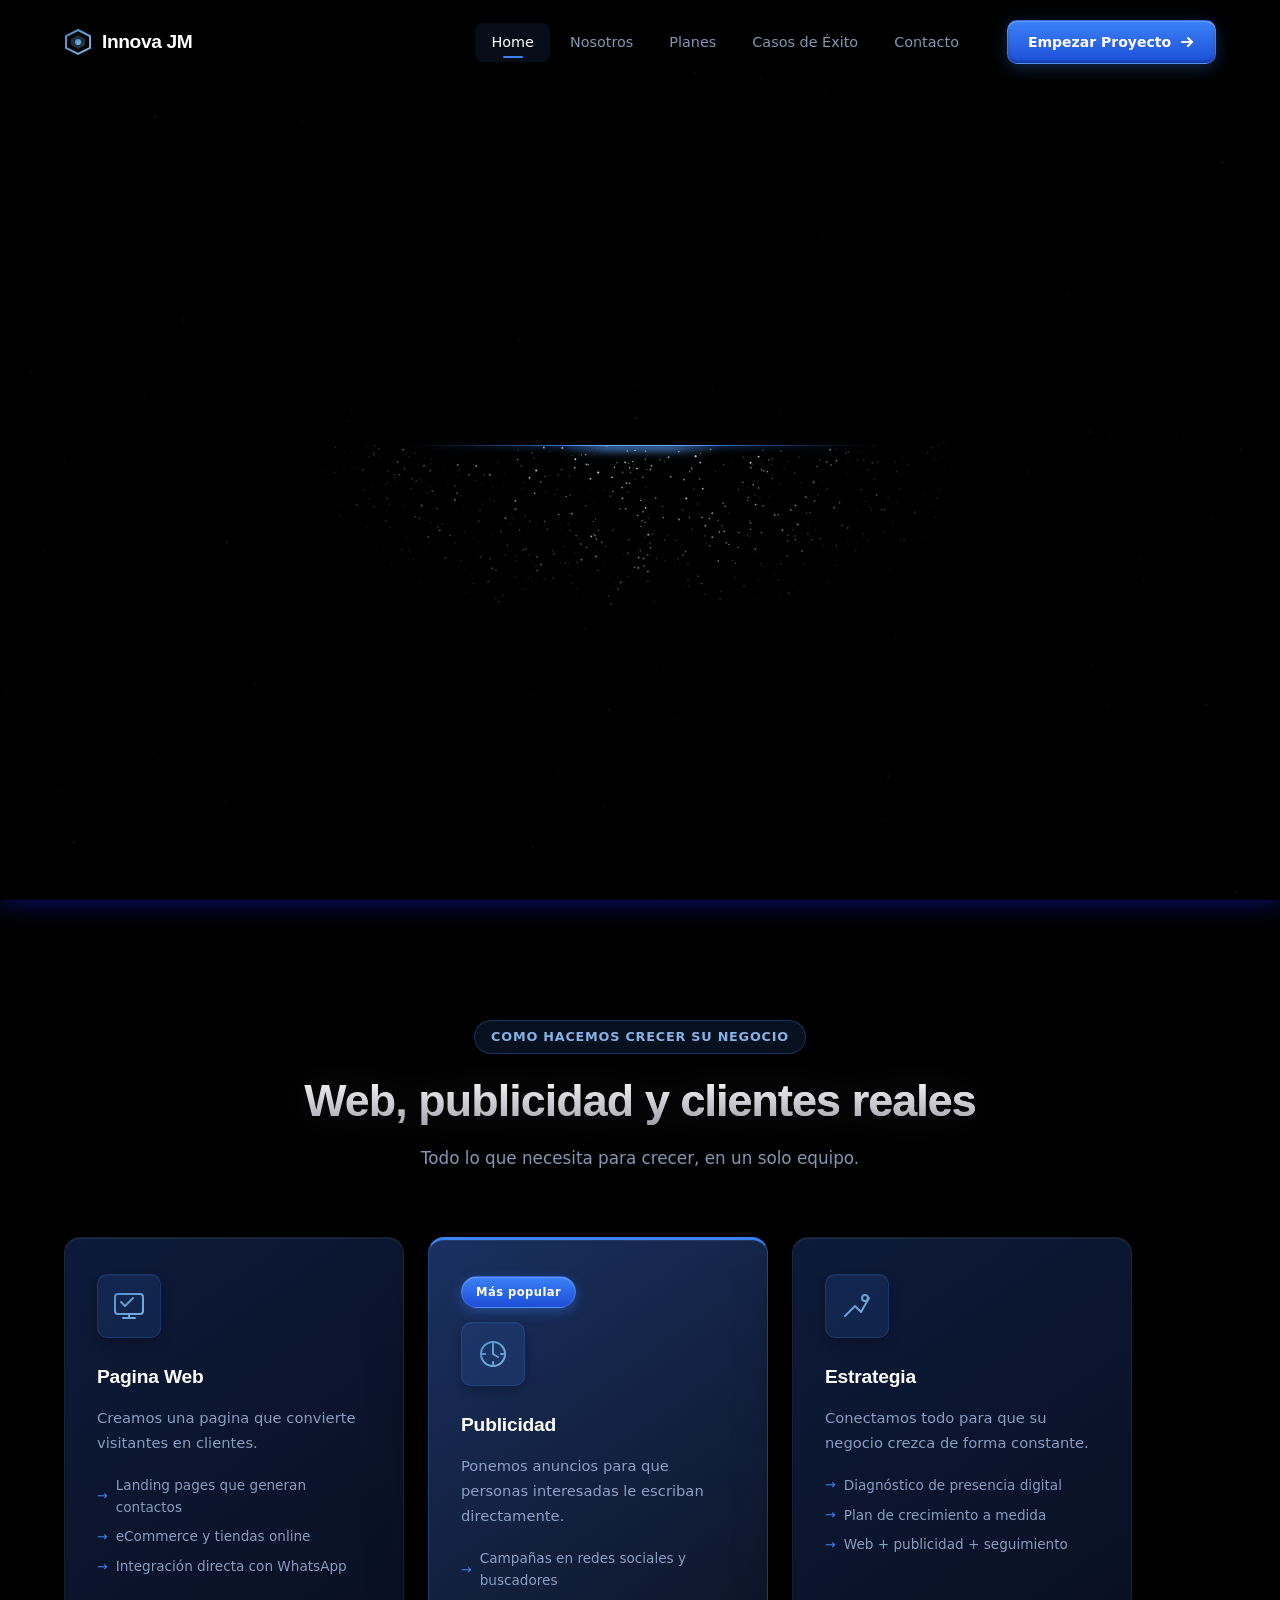
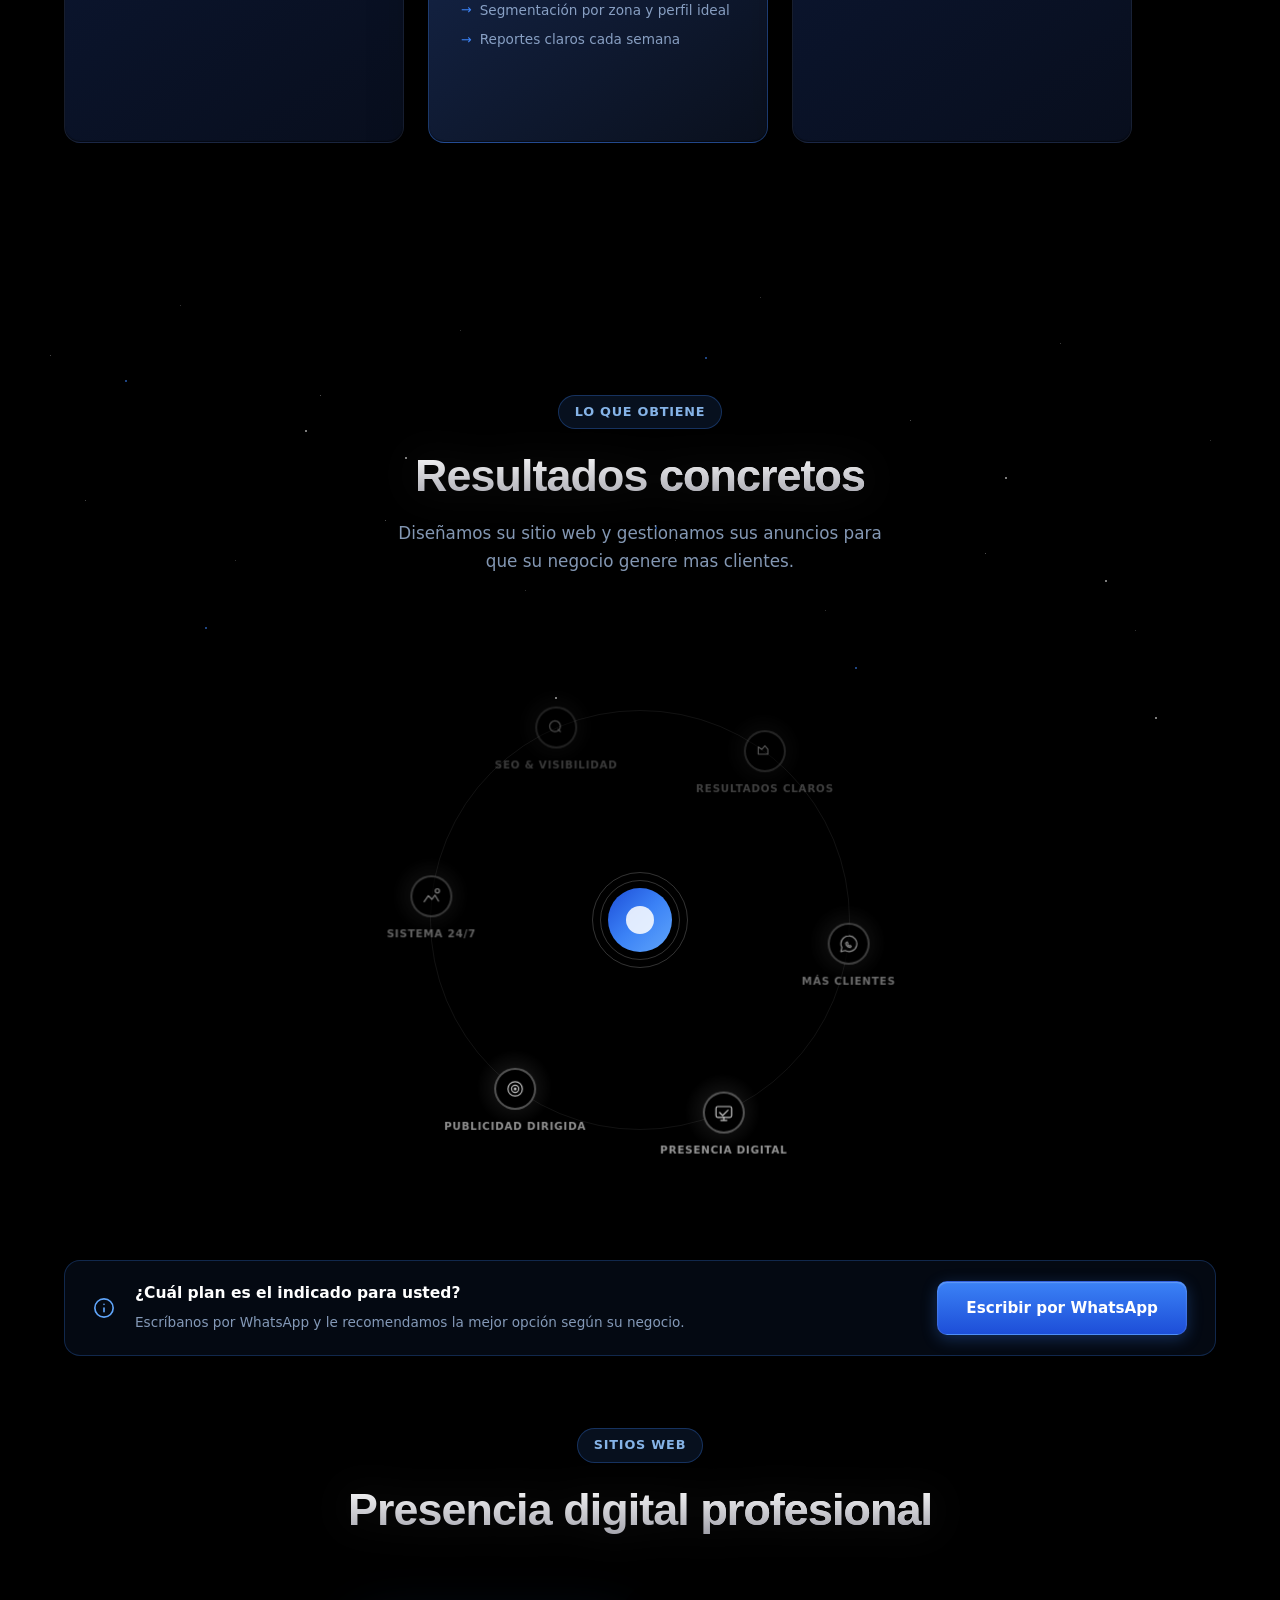
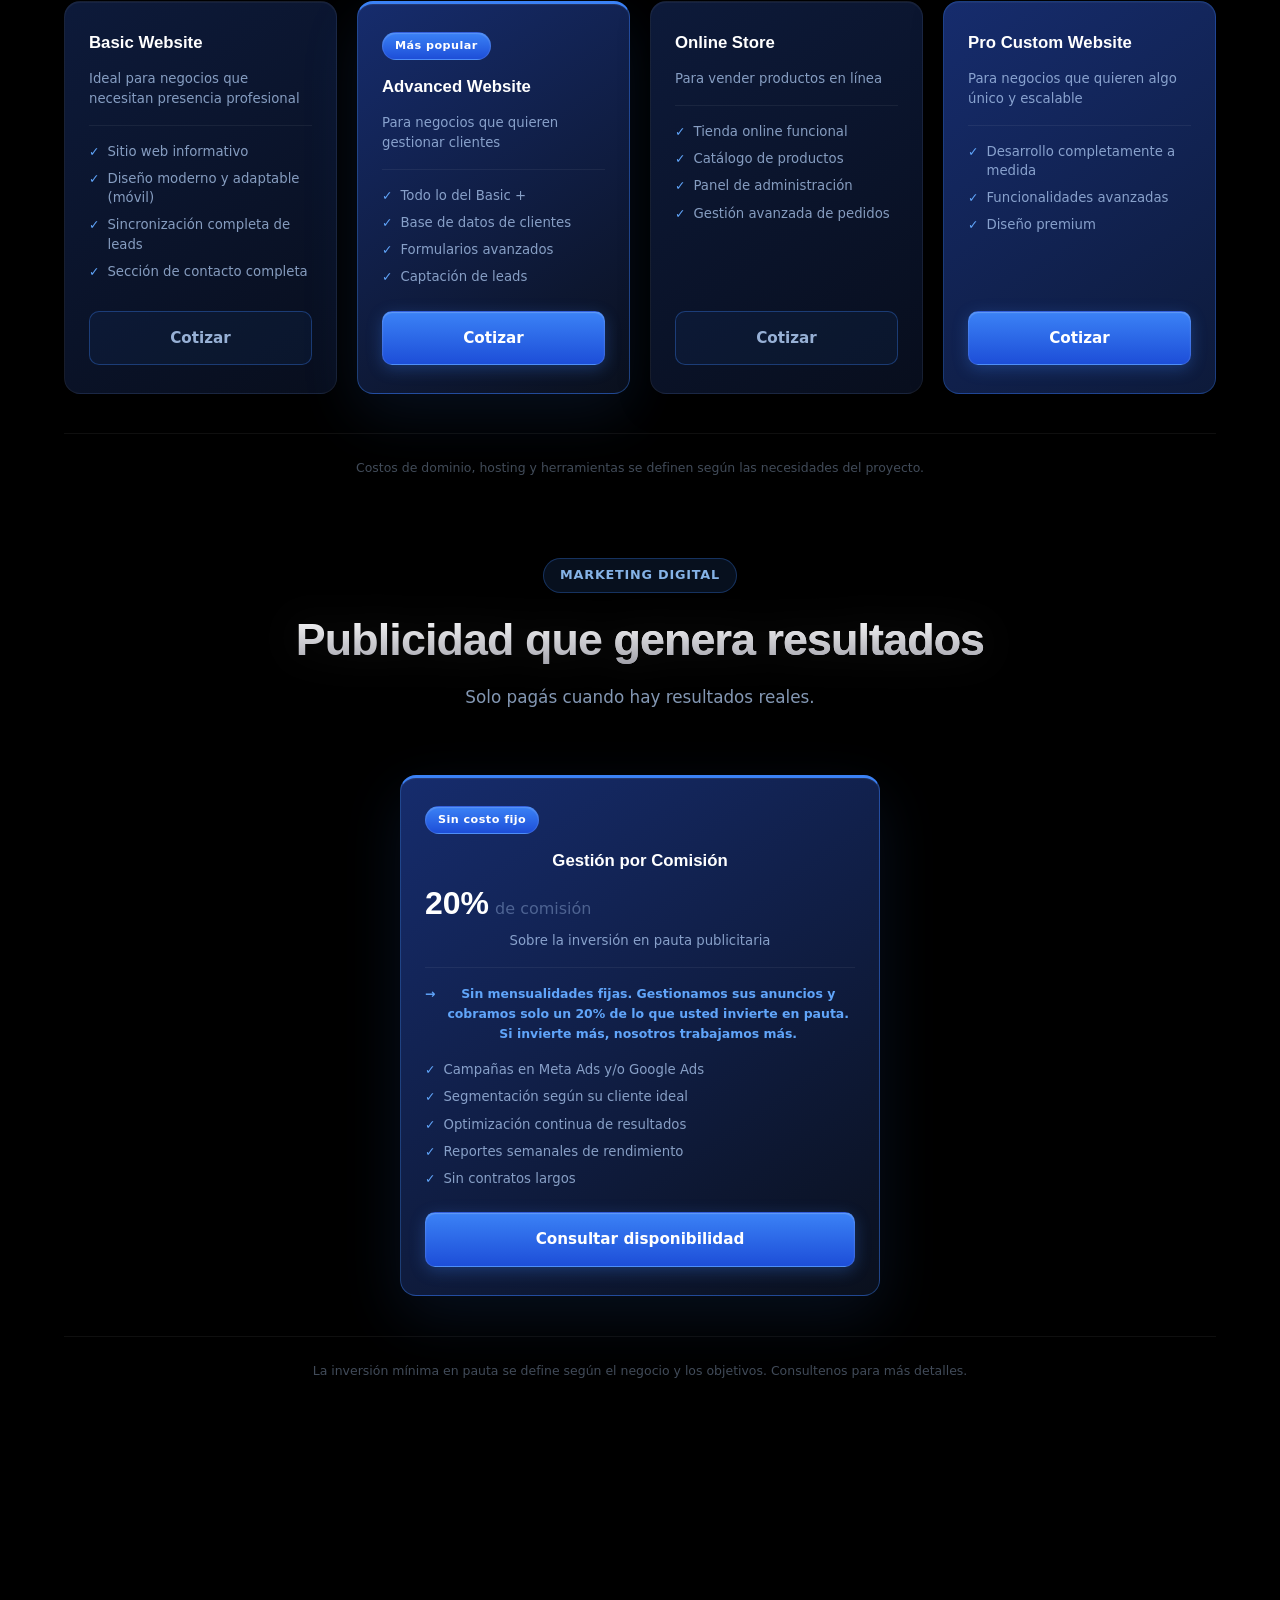
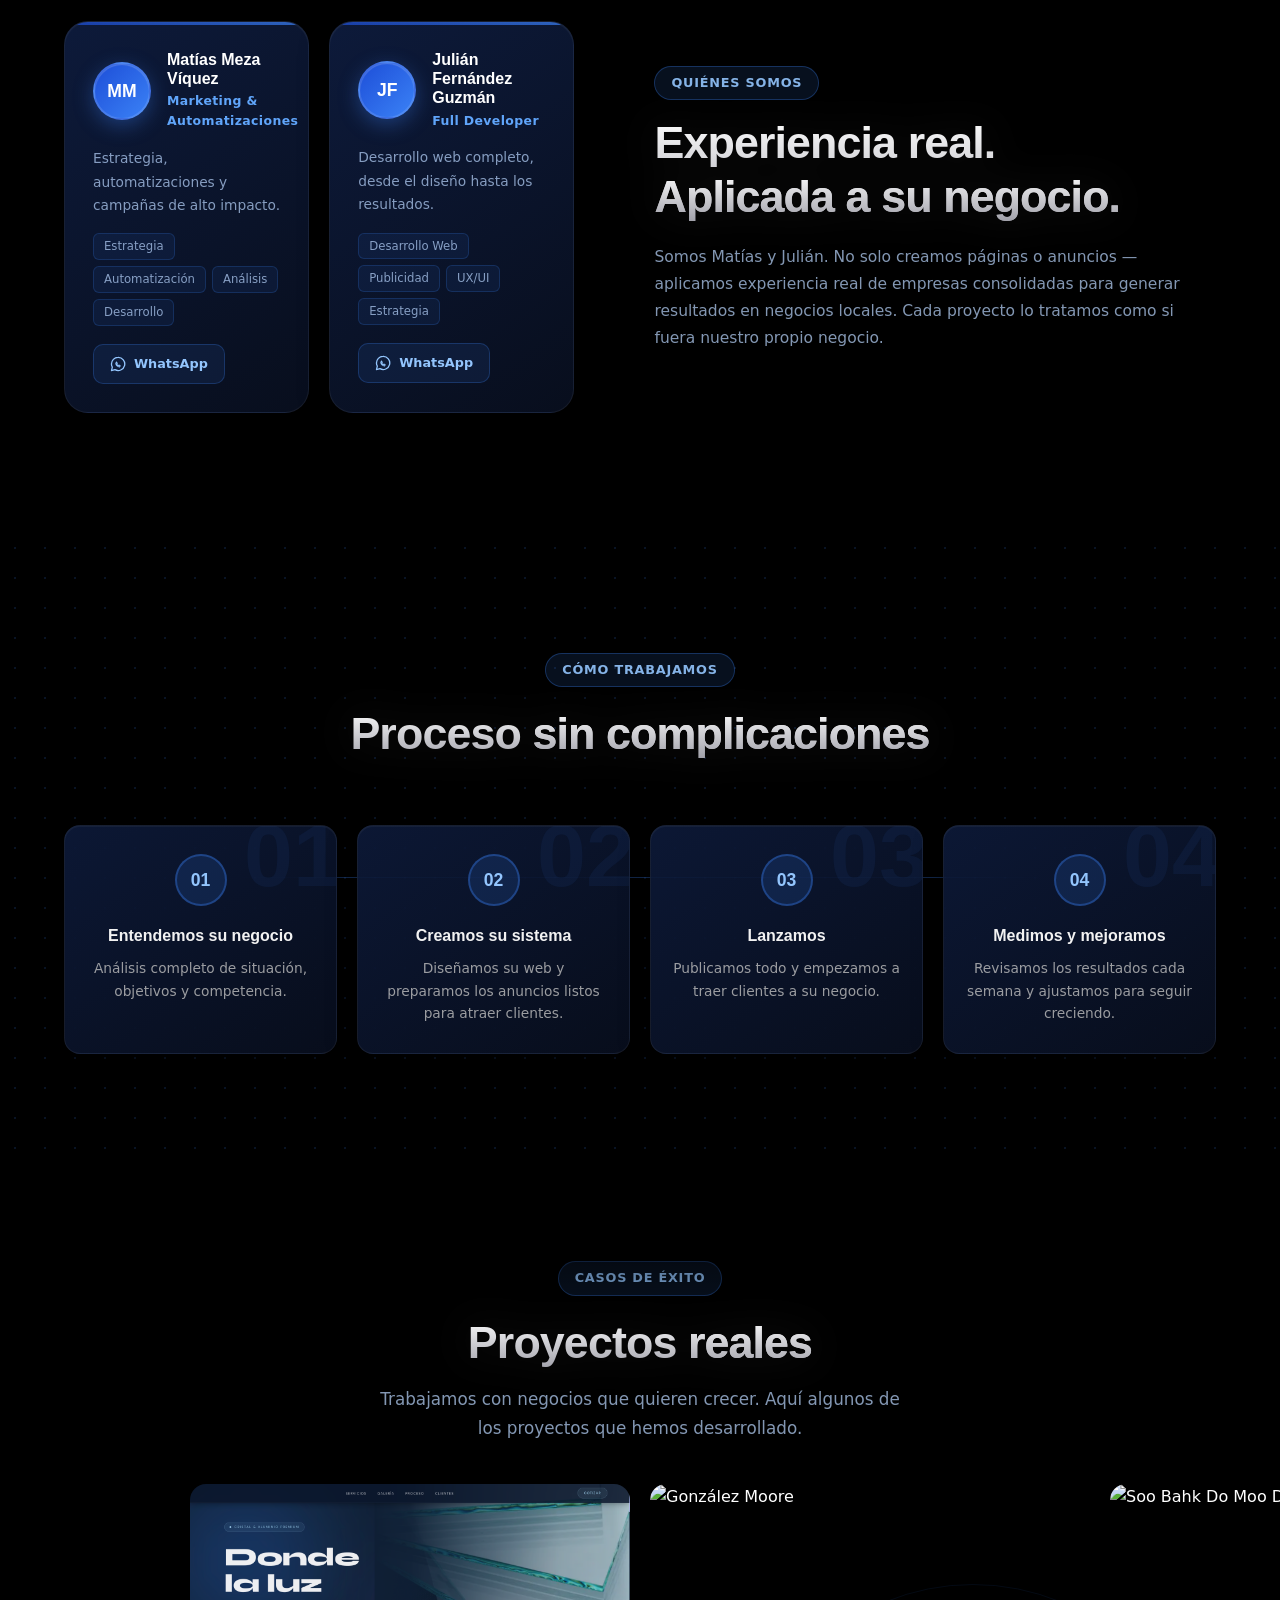
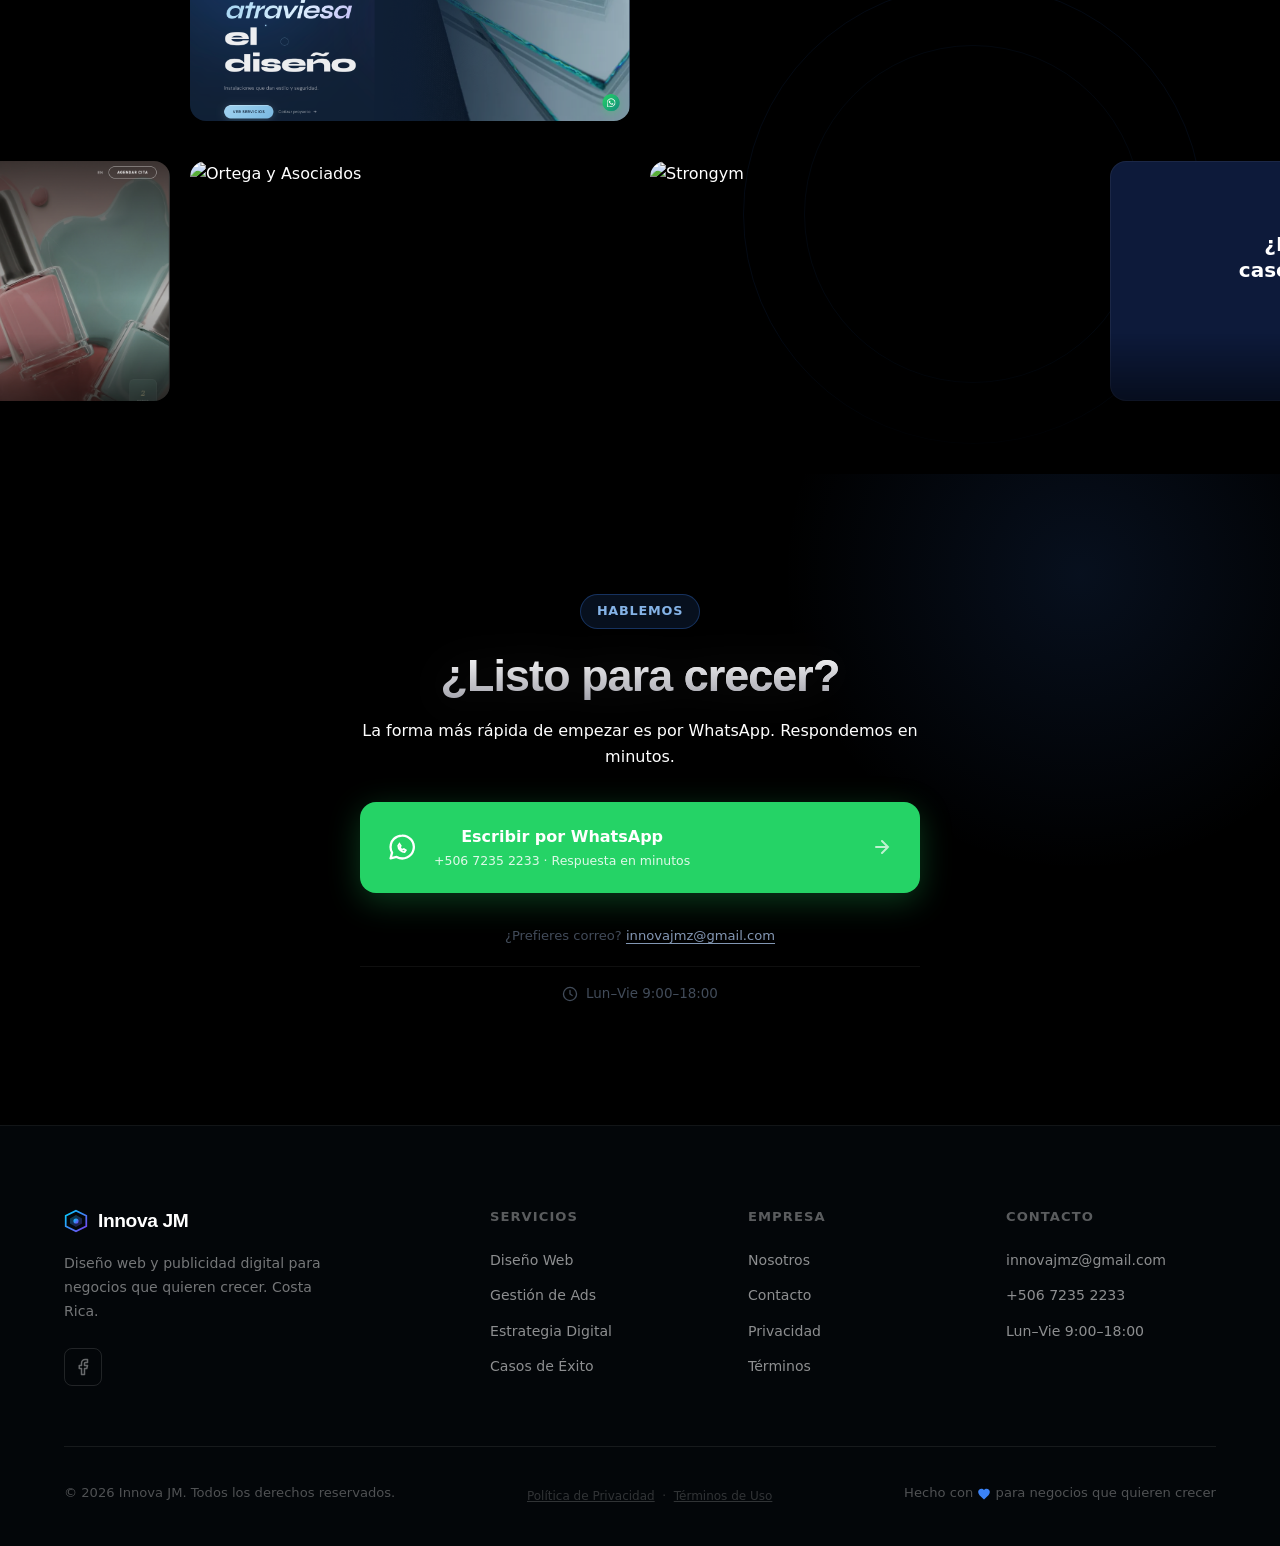
==== commit 2a7a75fd: "Sparkles: exact Aceternity technique — CSS mask overlay, 768 particles, wrap outMode Co-Authored-By:" ====
--- a/index.html
+++ b/index.html
@@ -120,6 +120,8 @@
         <div class="cin-beam cin-beam--b2"></div>
         <div class="cin-beam cin-beam--b3"></div>
         <div class="cin-beam cin-beam--b4"></div>
+        <!-- Black overlay with radial mask — exact Aceternity technique -->
+        <div class="cin-sparkle-mask"></div>
       </div>
     </div>
 
--- a/css/styles.css
+++ b/css/styles.css
@@ -11,9 +11,9 @@
 }
 
 :root {
-  /* Fondos — cinematic near-black */
-  --bg:          #050914;
-  --bg-white:    #0A101D;
+  /* Fondos — cinematic black */
+  --bg:          #000000;
+  --bg-white:    #080808;
   --bg-card:     #0D1A3A;
   --bg-card-h:   #122240;
 
@@ -69,7 +69,7 @@
 
 body {
   font-family: var(--font-body);
-  background: #050914;
+  background: #000000;
   color: var(--text);
   line-height: 1.6;
   cursor: none;
@@ -145,7 +145,7 @@
 .loader {
   position: fixed;
   inset: 0;
-  background: #050914;
+  background: #000000;
   display: flex;
   align-items: center;
   justify-content: center;
@@ -901,13 +901,13 @@
   justify-content: center;
 }
 
-/* Particle canvas — kept dim so it doesn't compete with the sparkle zone */
+/* Particle canvas — near invisible in hero, ambient only during scroll */
 .cin-hero .hero-canvas {
   position: fixed;
   inset: 0;
   pointer-events: none;
   z-index: 0;
-  opacity: 0.2;
+  opacity: 0.08;
 }
 
 /* ─── Film grain ──────────────────────────────────────── */
@@ -923,19 +923,9 @@
   background: url('data:image/svg+xml;utf8,<svg viewBox="0 0 200 200" xmlns="http://www.w3.org/2000/svg"><filter id="noiseFilter"><feTurbulence type="fractalNoise" baseFrequency="0.8" numOctaves="3" stitchTiles="stitch"/></filter><rect width="100%" height="100%" filter="url(%23noiseFilter)"/></svg>');
 }
 
-/* ─── Background grid ─────────────────────────────────── */
+/* ─── Background grid — hidden, would add blue tint to black hero ── */
 .cin-grid {
-  position: absolute;
-  inset: 0;
-  z-index: 0;
-  pointer-events: none;
-  background-size: 60px 60px;
-  background-image:
-    linear-gradient(to right, rgba(255,255,255,0.05) 1px, transparent 1px),
-    linear-gradient(to bottom, rgba(255,255,255,0.05) 1px, transparent 1px);
-  -webkit-mask-image: radial-gradient(ellipse at center, black 0%, transparent 70%);
-  mask-image: radial-gradient(ellipse at center, black 0%, transparent 70%);
-  opacity: 0.5;
+  display: none;
 }
 
 /* ─── Background hero text ────────────────────────────── */
@@ -956,9 +946,9 @@
 /* ─── Gradient beam accent — sparkles zone below hero text ── */
 .cin-sparkle-zone {
   position: relative;
-  width: min(52rem, 95vw);
-  height: 240px;
-  margin: 6px auto 0;
+  width: min(40rem, 90vw);
+  height: 160px;
+  margin: 4px auto 0;
   pointer-events: none;
   flex-shrink: 0;
   overflow: hidden;
@@ -970,13 +960,25 @@
   to   { opacity: 1; }
 }
 
-/* Canvas: dense sparkles, fade handled via JS destination-out */
+/* Canvas: dense sparkles — fade handled by .cin-sparkle-mask overlay */
 .cin-sparkle-canvas {
   position: absolute;
   inset: 0;
   width: 100%;
   height: 100%;
   z-index: 0;
+}
+
+/* Black overlay with radial gradient mask — exact Aceternity technique:
+   center-top is transparent (particles show), edges are white (black covers) */
+.cin-sparkle-mask {
+  position: absolute;
+  inset: 0;
+  background: #000000;
+  -webkit-mask-image: radial-gradient(350px 200px at top, transparent 20%, white);
+  mask-image: radial-gradient(350px 200px at top, transparent 20%, white);
+  pointer-events: none;
+  z-index: 3;
 }
 
 /* Gradient beams sit above the canvas */
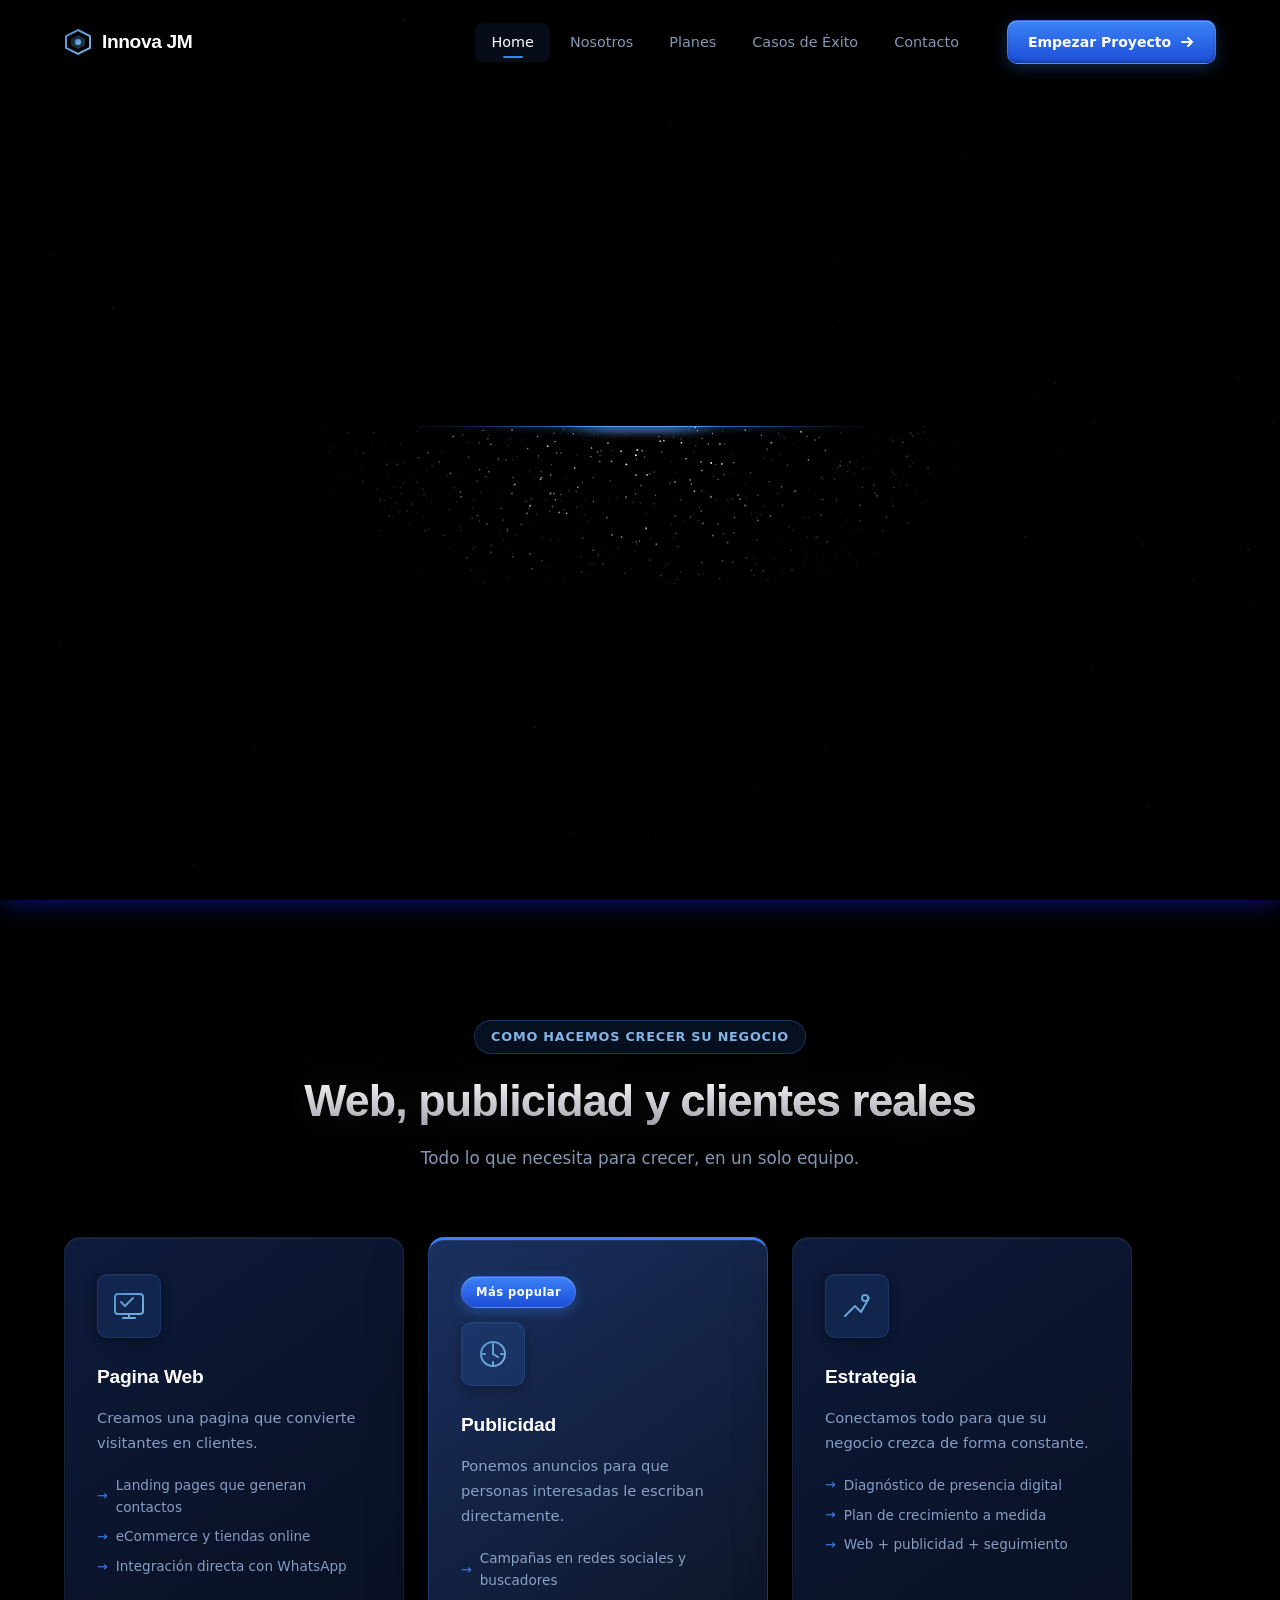
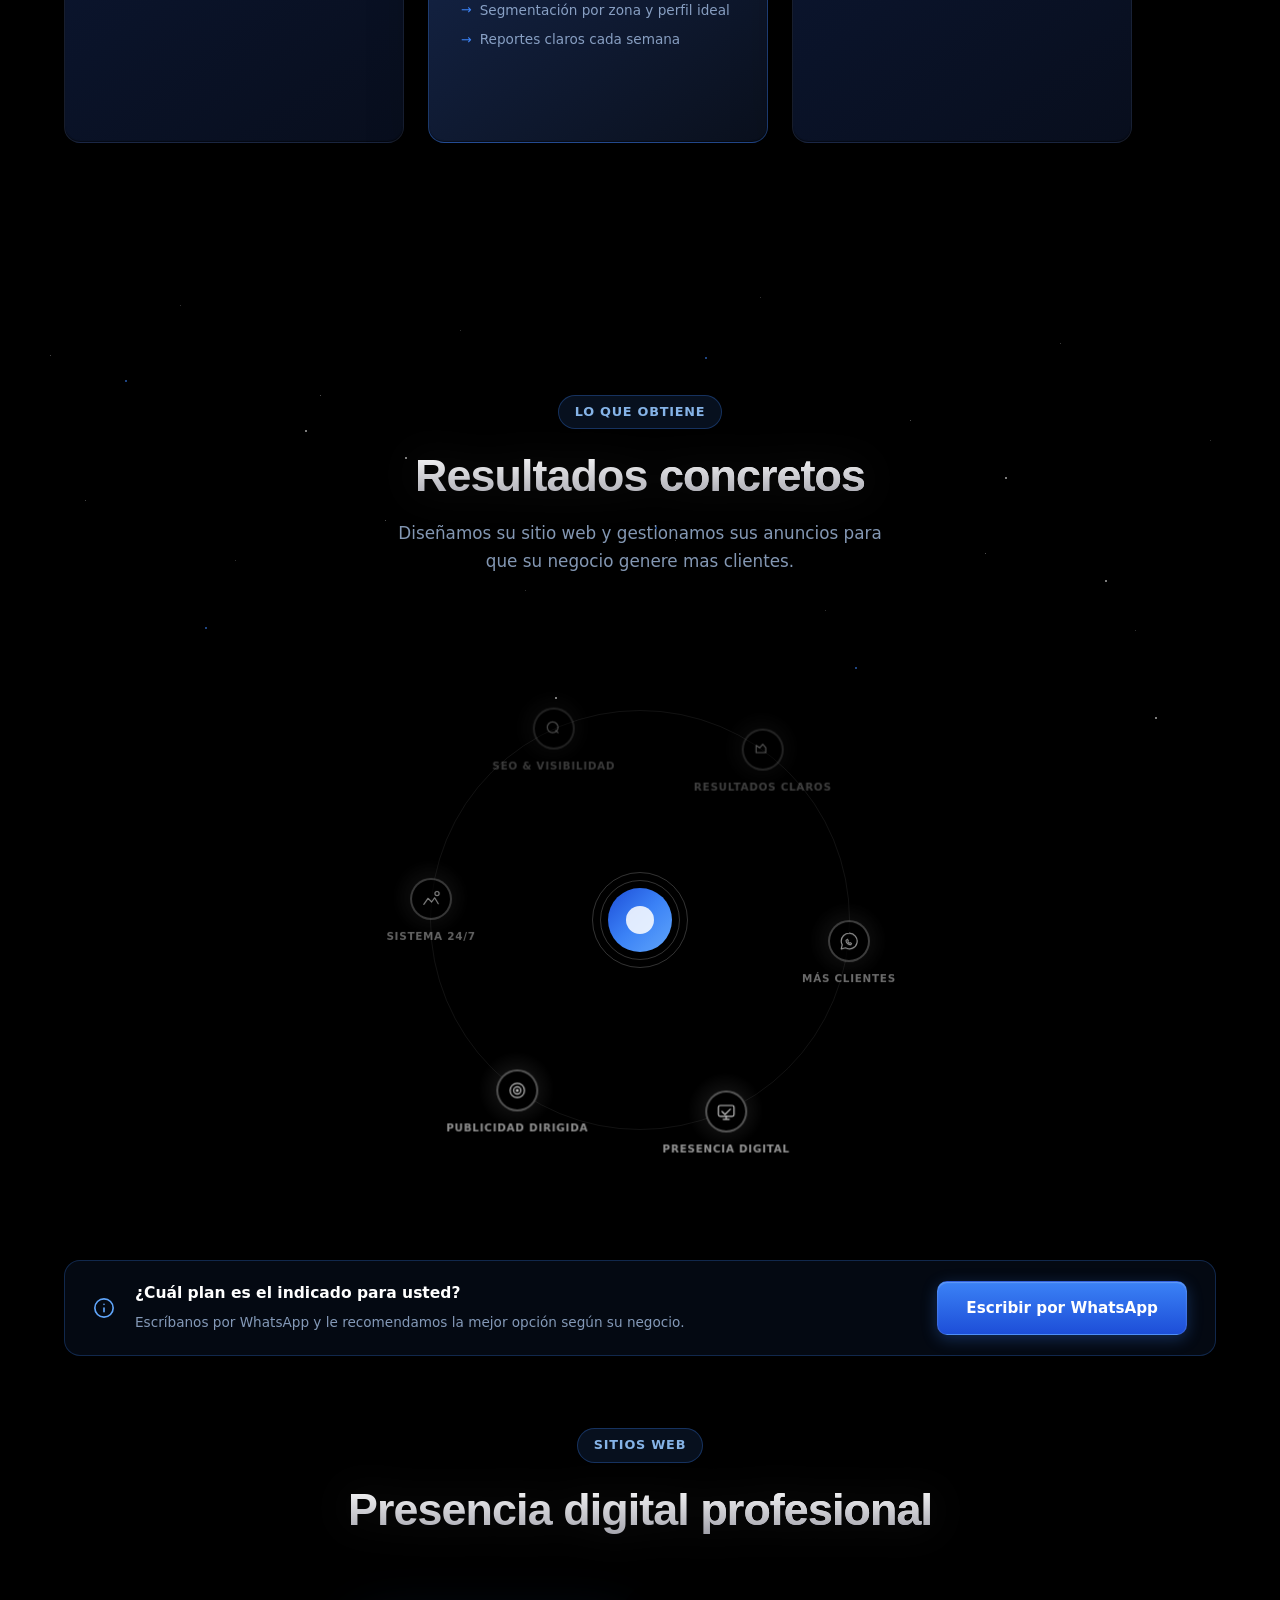
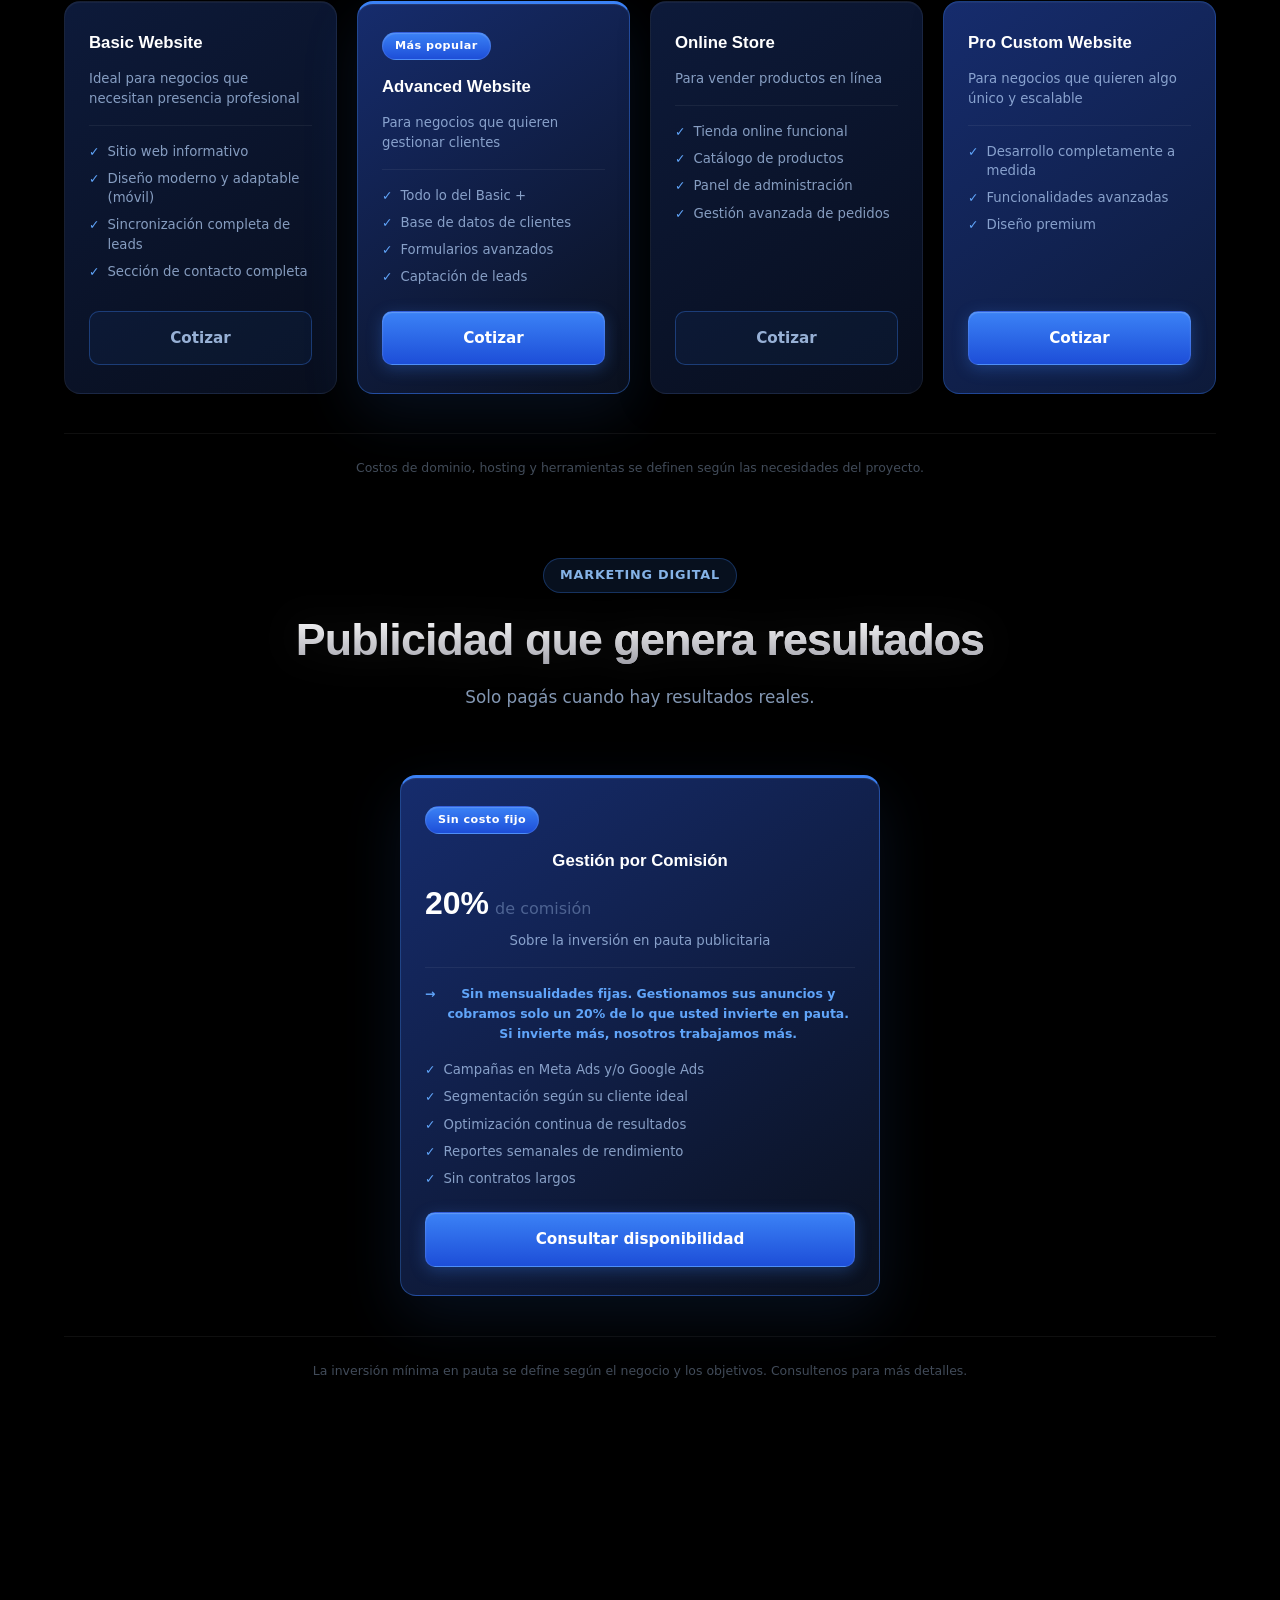
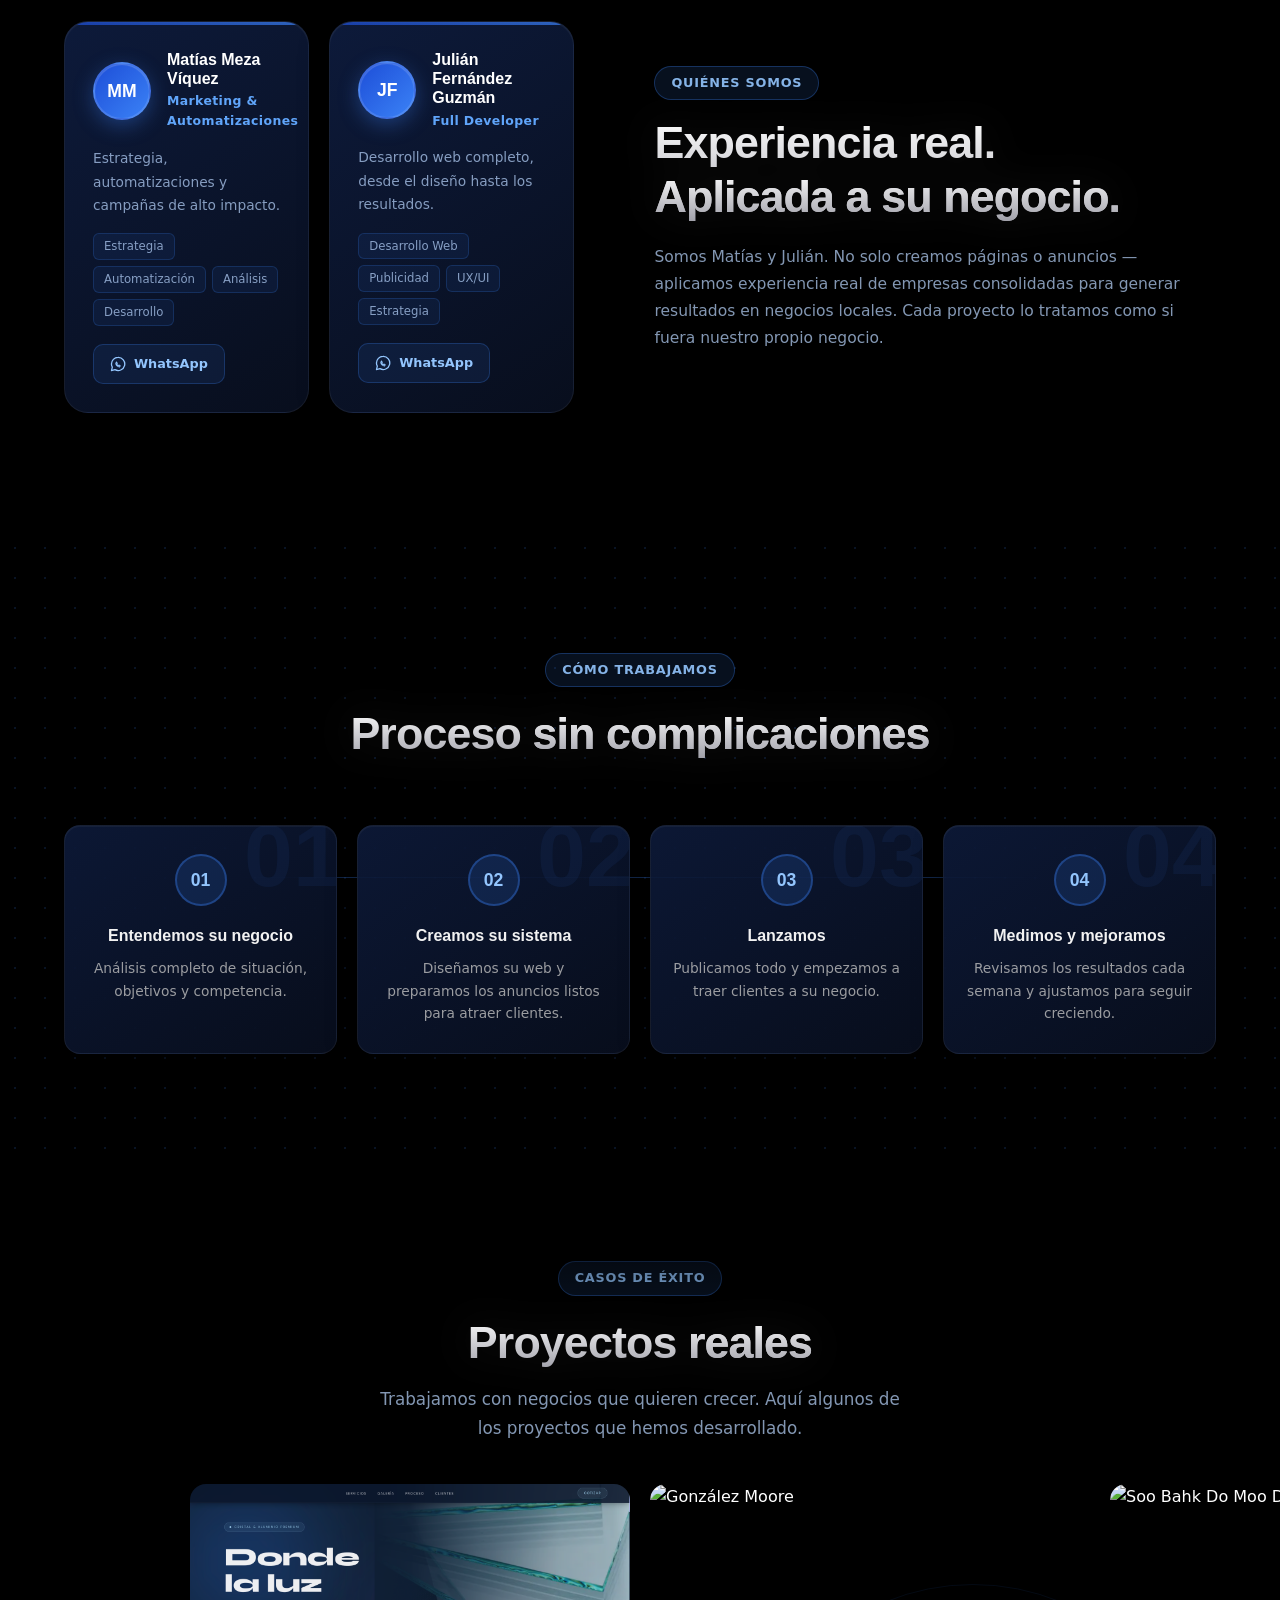
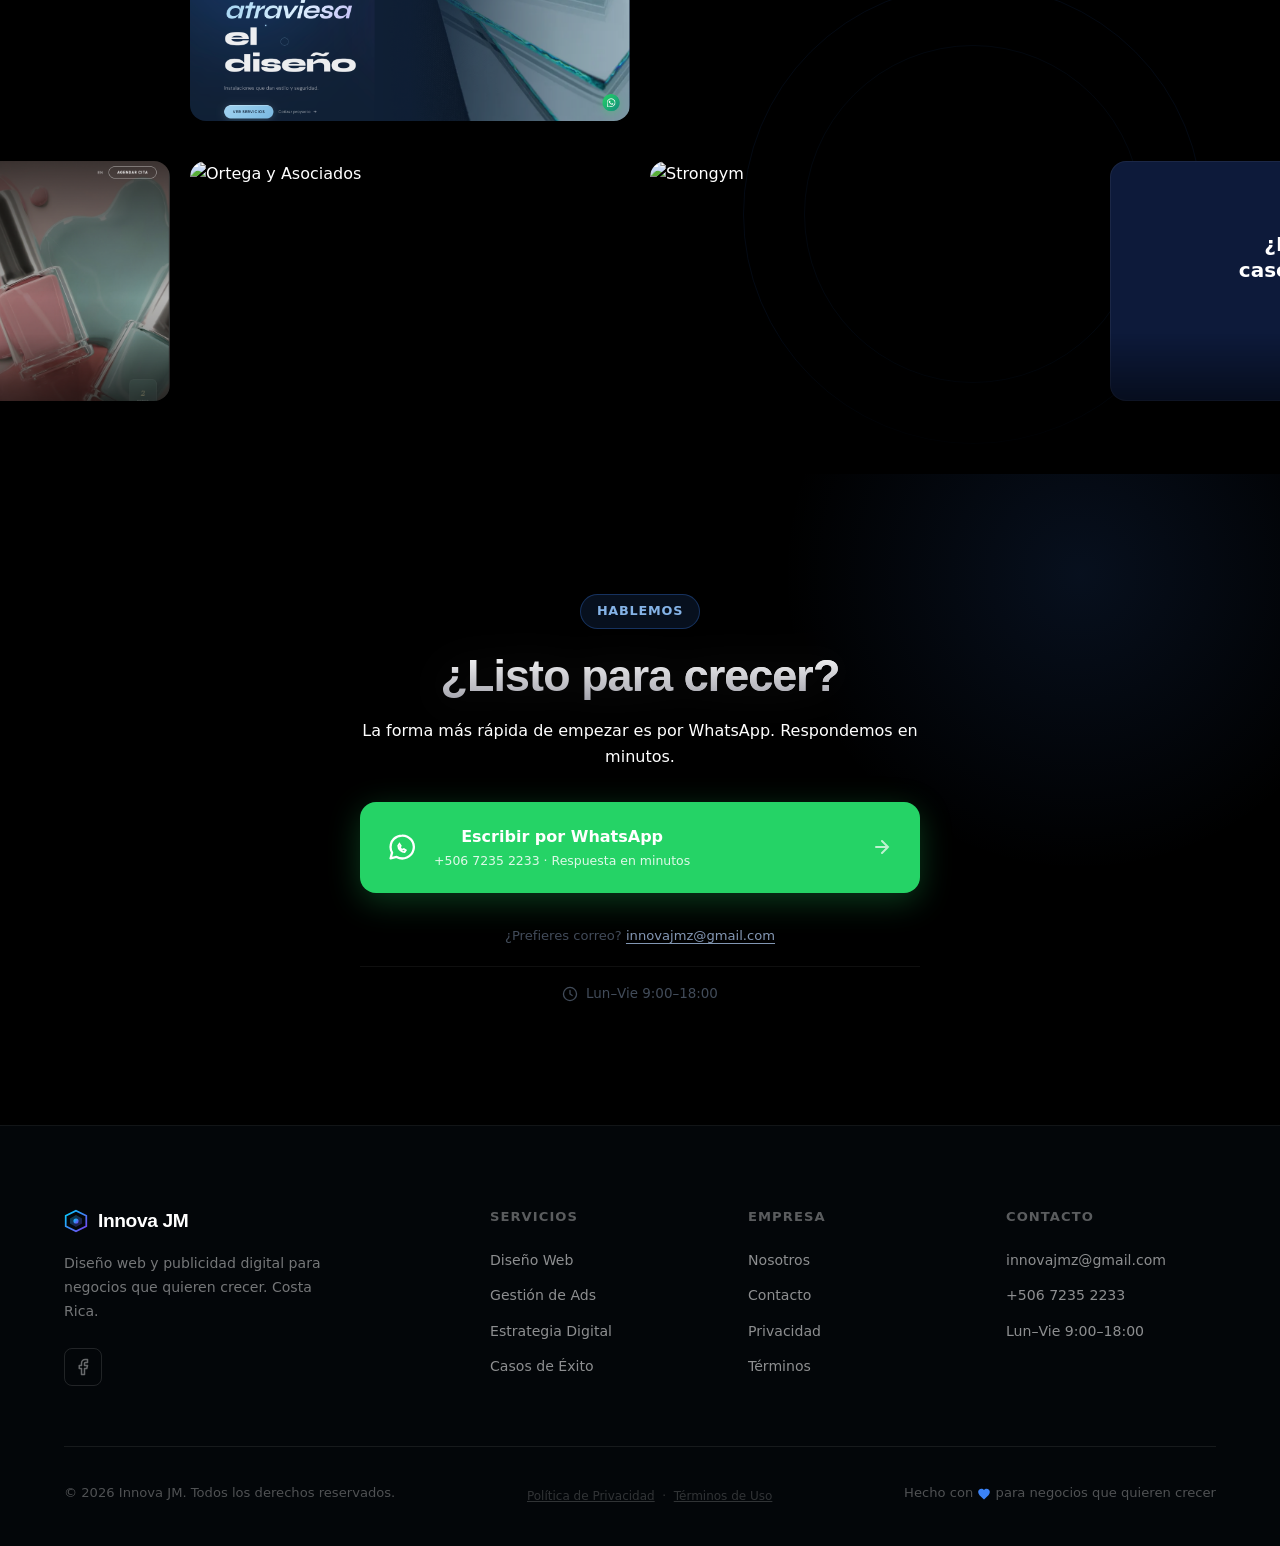
==== commit dd1066d4: "Hero: Next Digital Level/Innova JM, btn sub spacing, grid icon for Ver proyectos Co-Authored-By: Cla" ====
--- a/index.html
+++ b/index.html
@@ -111,8 +111,8 @@
 
     <!-- LAYER 1: Background hero taglines -->
     <div class="cin-text-wrapper">
-      <h1 class="cin-text-track gsap-reveal">Innova JM</h1>
-      <h1 class="cin-text-days gsap-reveal">Digital Presence</h1>
+      <h1 class="cin-text-track gsap-reveal">Next Digital Level</h1>
+      <h1 class="cin-text-days gsap-reveal">Innova JM</h1>
       <!-- Sparkles + gradient beams — visible before the card animates up -->
       <div class="cin-sparkle-zone" aria-hidden="true">
         <canvas id="sparkleZoneCanvas" class="cin-sparkle-canvas"></canvas>
@@ -140,8 +140,11 @@
           </div>
         </a>
         <a href="#casos" class="cin-btn-dark">
-          <svg class="cin-btn-icon" fill="currentColor" viewBox="0 0 24 24" aria-hidden="true">
-            <path d="M12 5C7.264 5 3.258 7.734 1.404 11.734a1 1 0 000 .532C3.258 16.266 7.264 19 12 19s8.742-2.734 10.596-6.734a1 1 0 000-.532C20.742 7.734 16.736 5 12 5zm0 10a4 4 0 110-8 4 4 0 010 8zm0-6a2 2 0 100 4 2 2 0 000-4z"/>
+          <svg class="cin-btn-icon" fill="none" stroke="currentColor" stroke-width="2" stroke-linecap="round" stroke-linejoin="round" viewBox="0 0 24 24" aria-hidden="true">
+            <rect x="3" y="3" width="7" height="7" rx="1"/>
+            <rect x="14" y="3" width="7" height="7" rx="1"/>
+            <rect x="14" y="14" width="7" height="7" rx="1"/>
+            <rect x="3" y="14" width="7" height="7" rx="1"/>
           </svg>
           <div>
             <div class="cin-btn-sub">Nuestro trabajo</div>
--- a/css/styles.css
+++ b/css/styles.css
@@ -1022,9 +1022,9 @@
 
 .cin-text-track {
   font-family: var(--font-display);
-  font-size: clamp(2.5rem, 6vw, 6rem);
-  font-weight: 700;
-  letter-spacing: -0.05em;
+  font-size: clamp(1.4rem, 2.8vw, 2.8rem);
+  font-weight: 600;
+  letter-spacing: -0.02em;
   line-height: 0.95;
   margin: 0;
   background: linear-gradient(180deg, var(--text) 0%, rgba(232,241,248,0.4) 100%);
@@ -1186,8 +1186,8 @@
   text-transform: uppercase;
   text-align: left;
   line-height: 1;
-  margin-bottom: -2px;
-  opacity: 0.6;
+  margin-bottom: 5px;
+  opacity: 0.55;
 }
 .cin-btn-main {
   font-size: 20px;
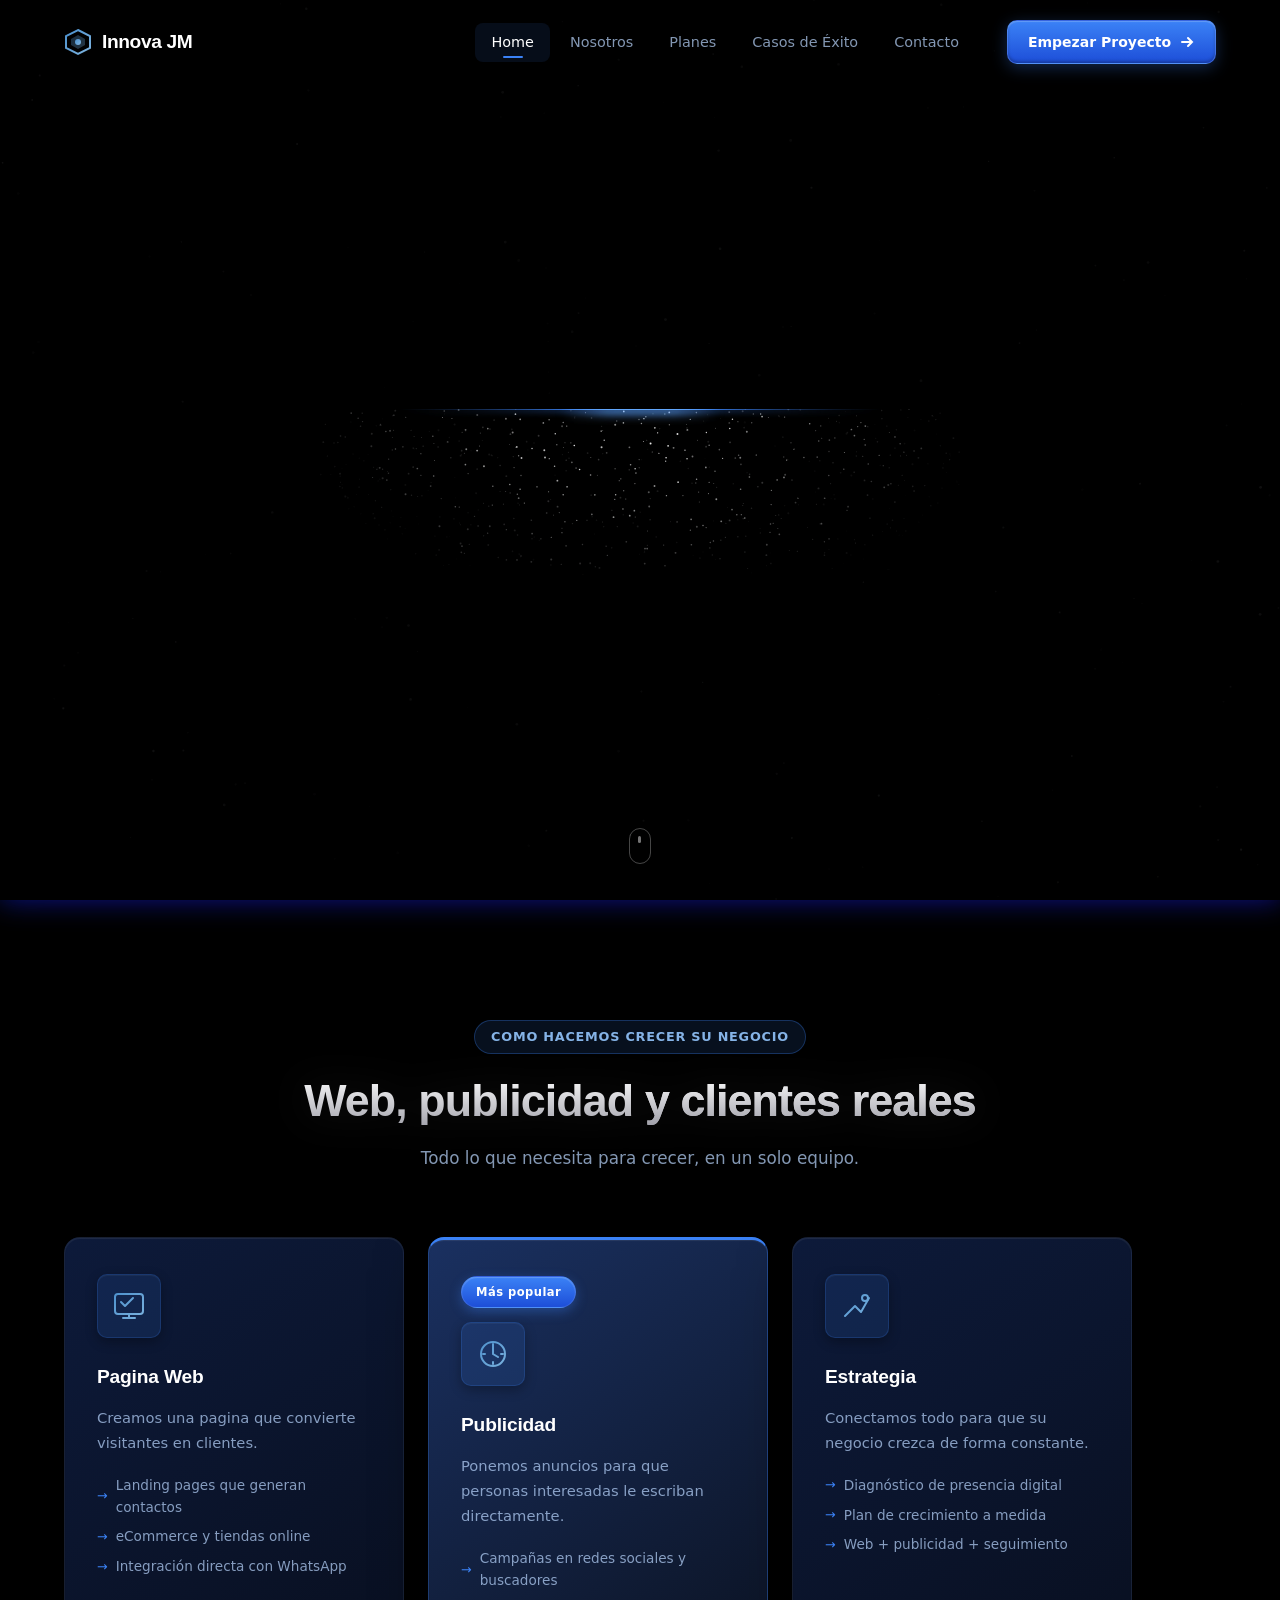
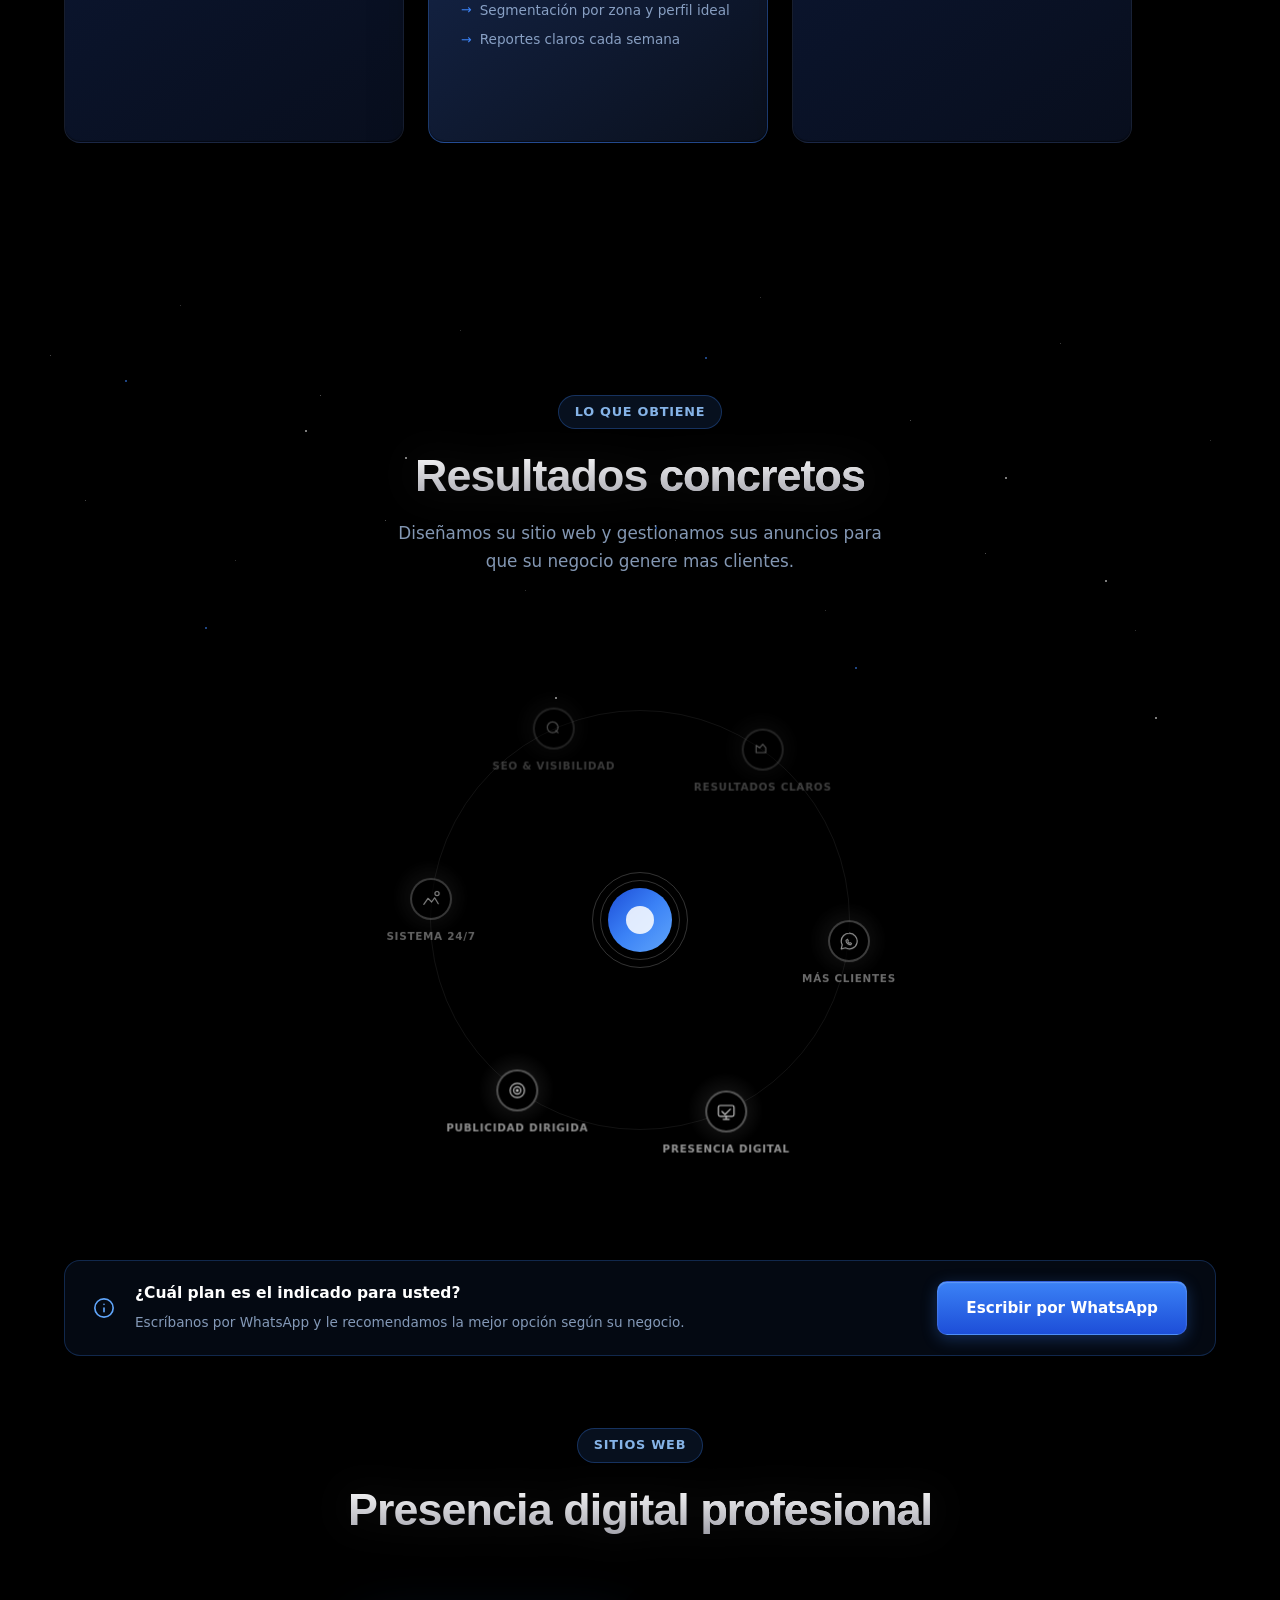
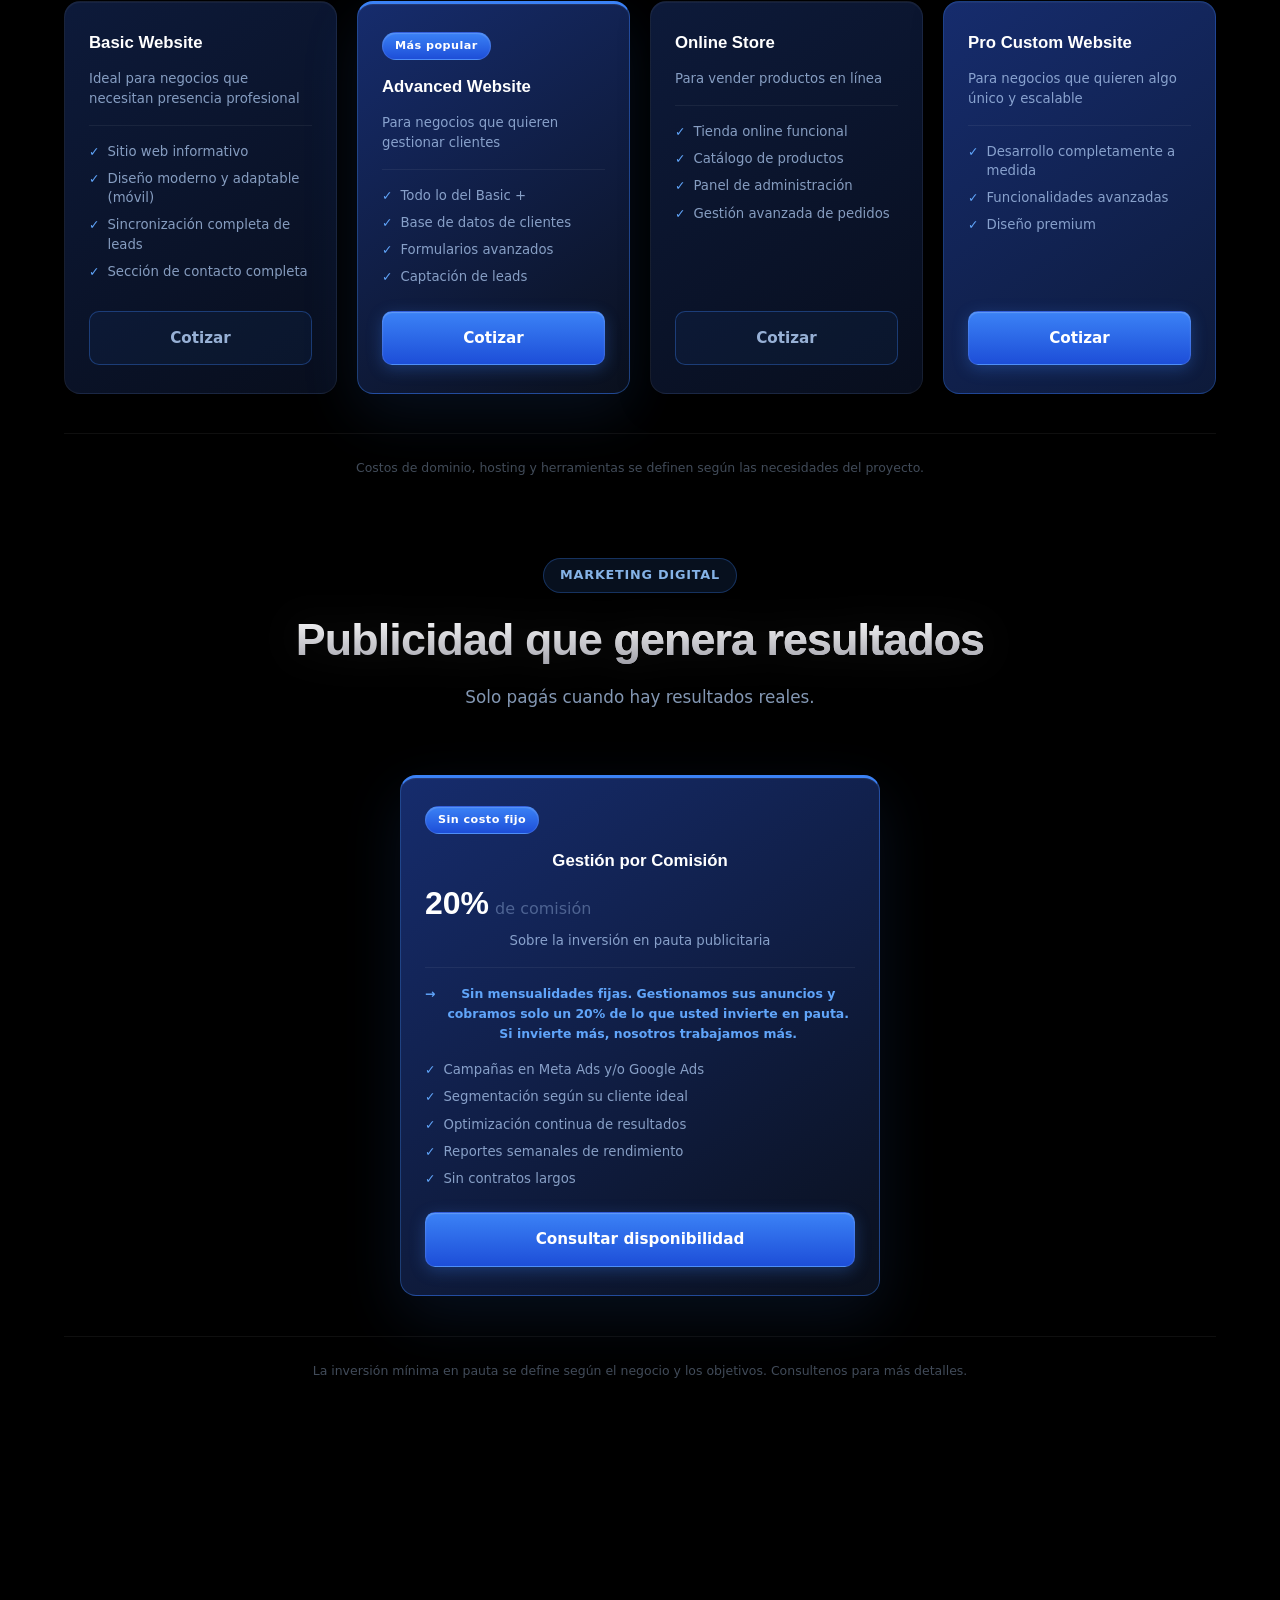
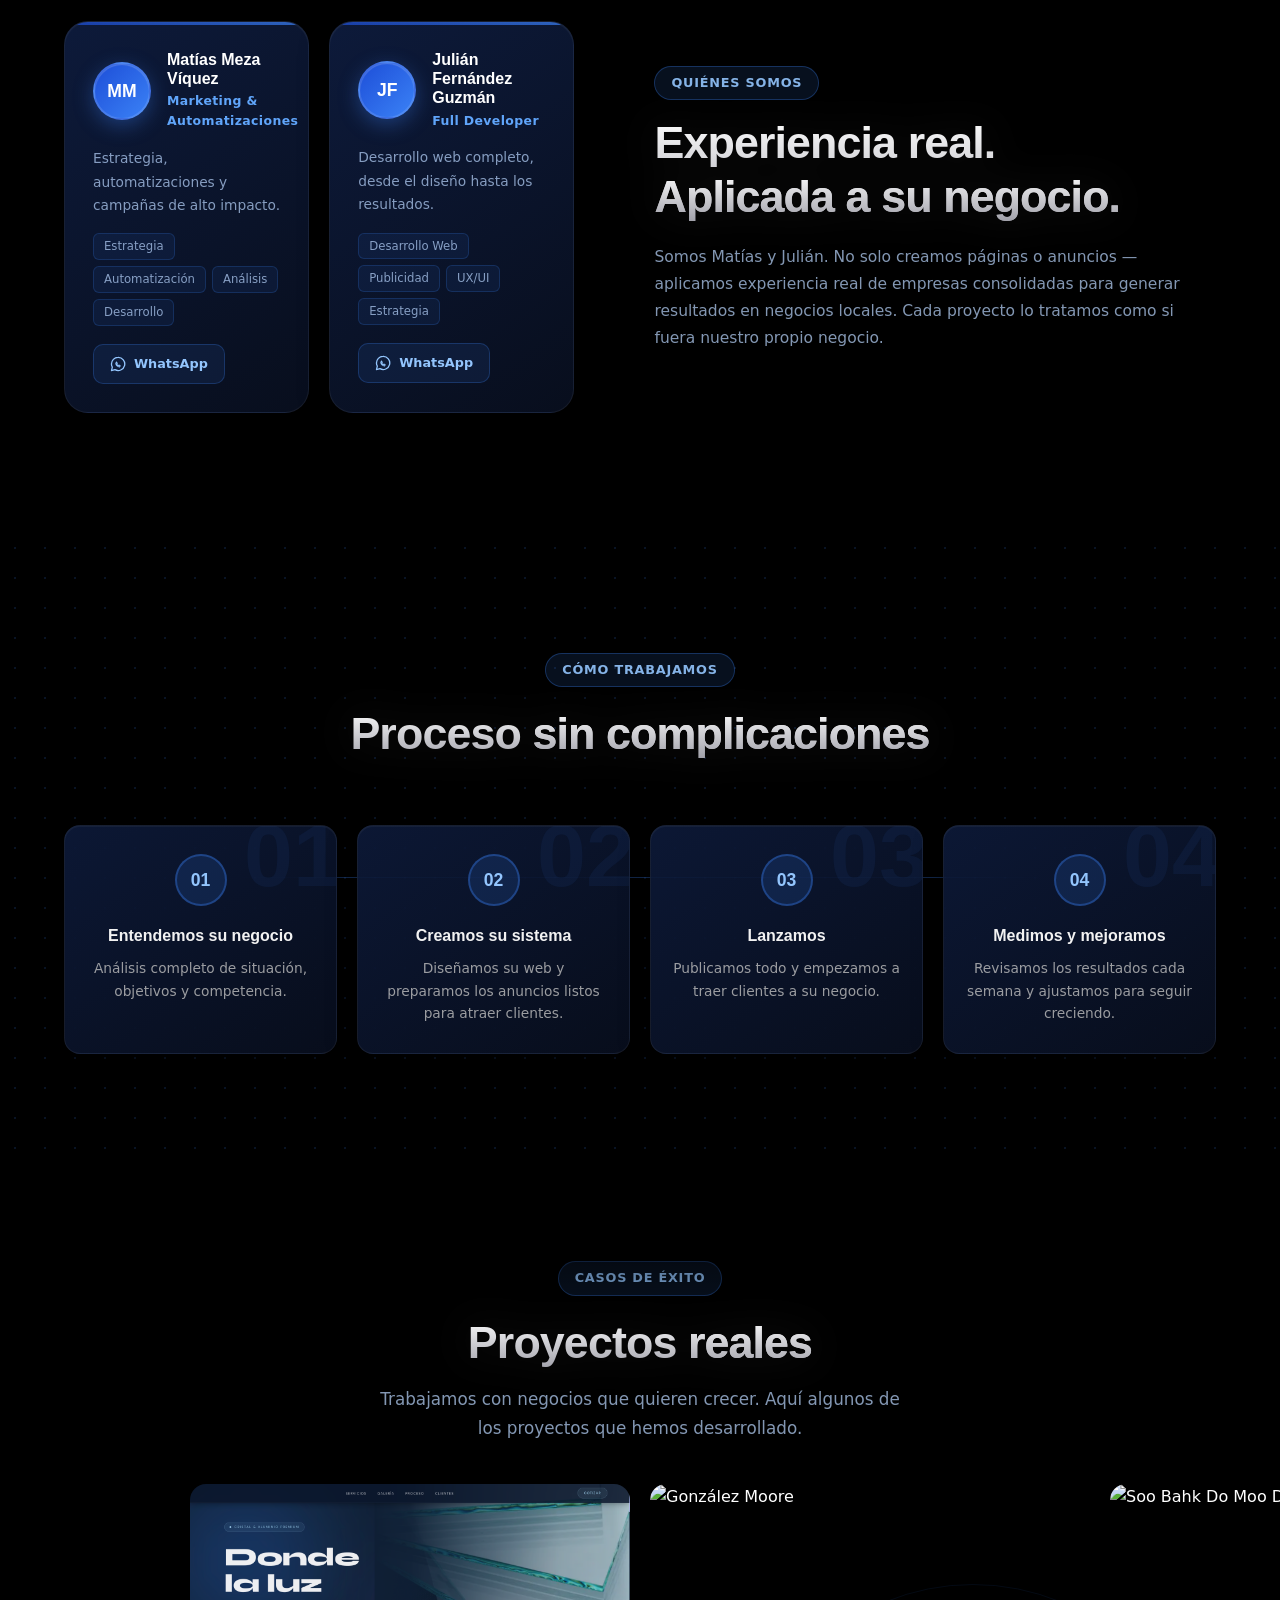
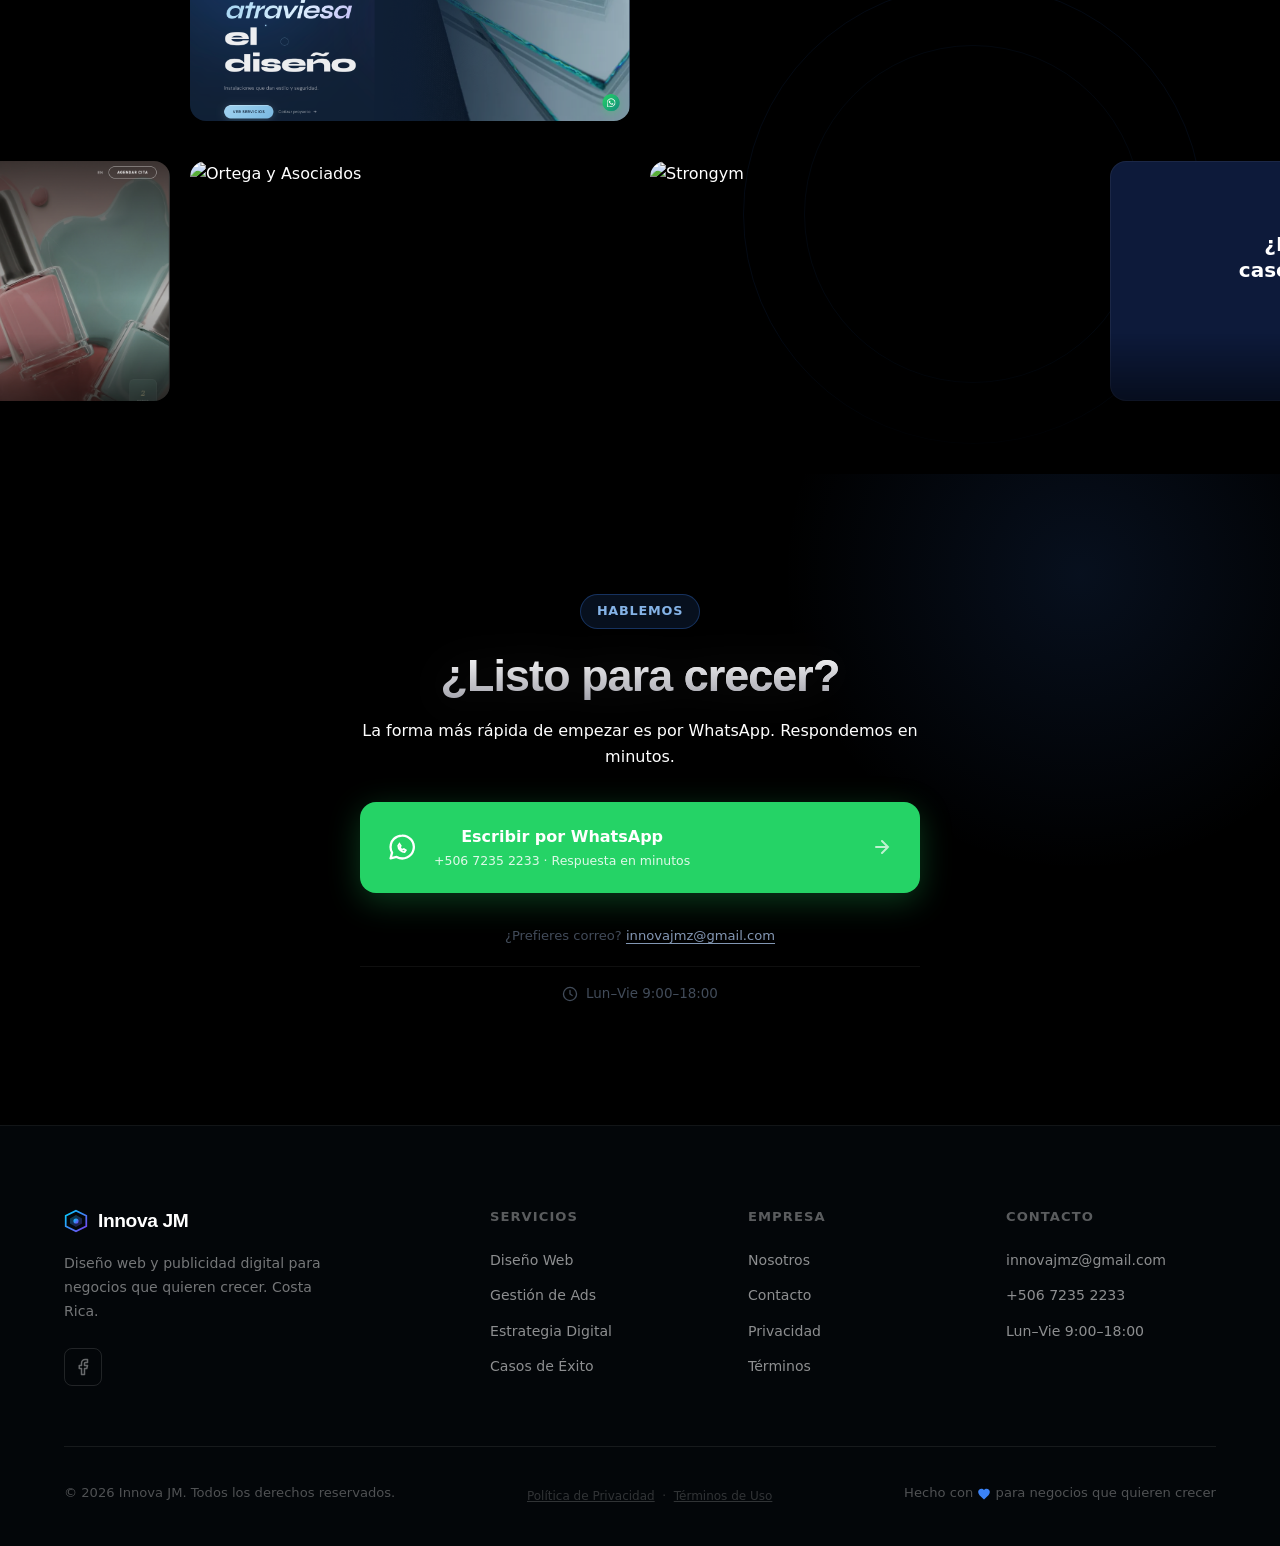
==== commit fad7f9ce: "Hero: remove Next Digital Level tagline, add animated mouse scroll hint Co-Authored-By: Claude Sonne" ====
--- a/index.html
+++ b/index.html
@@ -111,7 +111,6 @@
 
     <!-- LAYER 1: Background hero taglines -->
     <div class="cin-text-wrapper">
-      <h1 class="cin-text-track gsap-reveal">Next Digital Level</h1>
       <h1 class="cin-text-days gsap-reveal">Innova JM</h1>
       <!-- Sparkles + gradient beams — visible before the card animates up -->
       <div class="cin-sparkle-zone" aria-hidden="true">
@@ -122,6 +121,13 @@
         <div class="cin-beam cin-beam--b4"></div>
         <!-- Black overlay with radial mask — exact Aceternity technique -->
         <div class="cin-sparkle-mask"></div>
+      </div>
+    </div>
+
+    <!-- Scroll hint — anchored to bottom of hero -->
+    <div class="cin-scroll-hint" aria-hidden="true">
+      <div class="cin-scroll-mouse">
+        <div class="cin-scroll-dot"></div>
       </div>
     </div>
 
--- a/css/styles.css
+++ b/css/styles.css
@@ -1018,6 +1018,47 @@
   width: 25%;
   height: 1px;
   background: linear-gradient(90deg, transparent, #60A5FA 30%, #60A5FA 70%, transparent);
+}
+
+/* ─── Scroll hint — mouse icon at bottom of hero ─── */
+.cin-scroll-hint {
+  position: absolute;
+  bottom: 36px;
+  left: 50%;
+  transform: translateX(-50%);
+  z-index: 15;
+  pointer-events: none;
+  display: flex;
+  flex-direction: column;
+  align-items: center;
+  gap: 0;
+  opacity: 0;
+  animation: cin-scroll-fade-in 1s 1.8s ease forwards;
+}
+@keyframes cin-scroll-fade-in {
+  to { opacity: 0.45; }
+}
+.cin-scroll-mouse {
+  width: 22px;
+  height: 36px;
+  border: 1.5px solid rgba(255,255,255,0.6);
+  border-radius: 12px;
+  display: flex;
+  justify-content: center;
+  padding-top: 7px;
+  box-sizing: border-box;
+}
+.cin-scroll-dot {
+  width: 3px;
+  height: 7px;
+  background: #fff;
+  border-radius: 2px;
+  animation: cin-scroll-dot 1.8s ease infinite;
+}
+@keyframes cin-scroll-dot {
+  0%   { transform: translateY(0);    opacity: 1; }
+  75%  { transform: translateY(10px); opacity: 0; }
+  100% { transform: translateY(0);    opacity: 0; }
 }
 
 .cin-text-track {
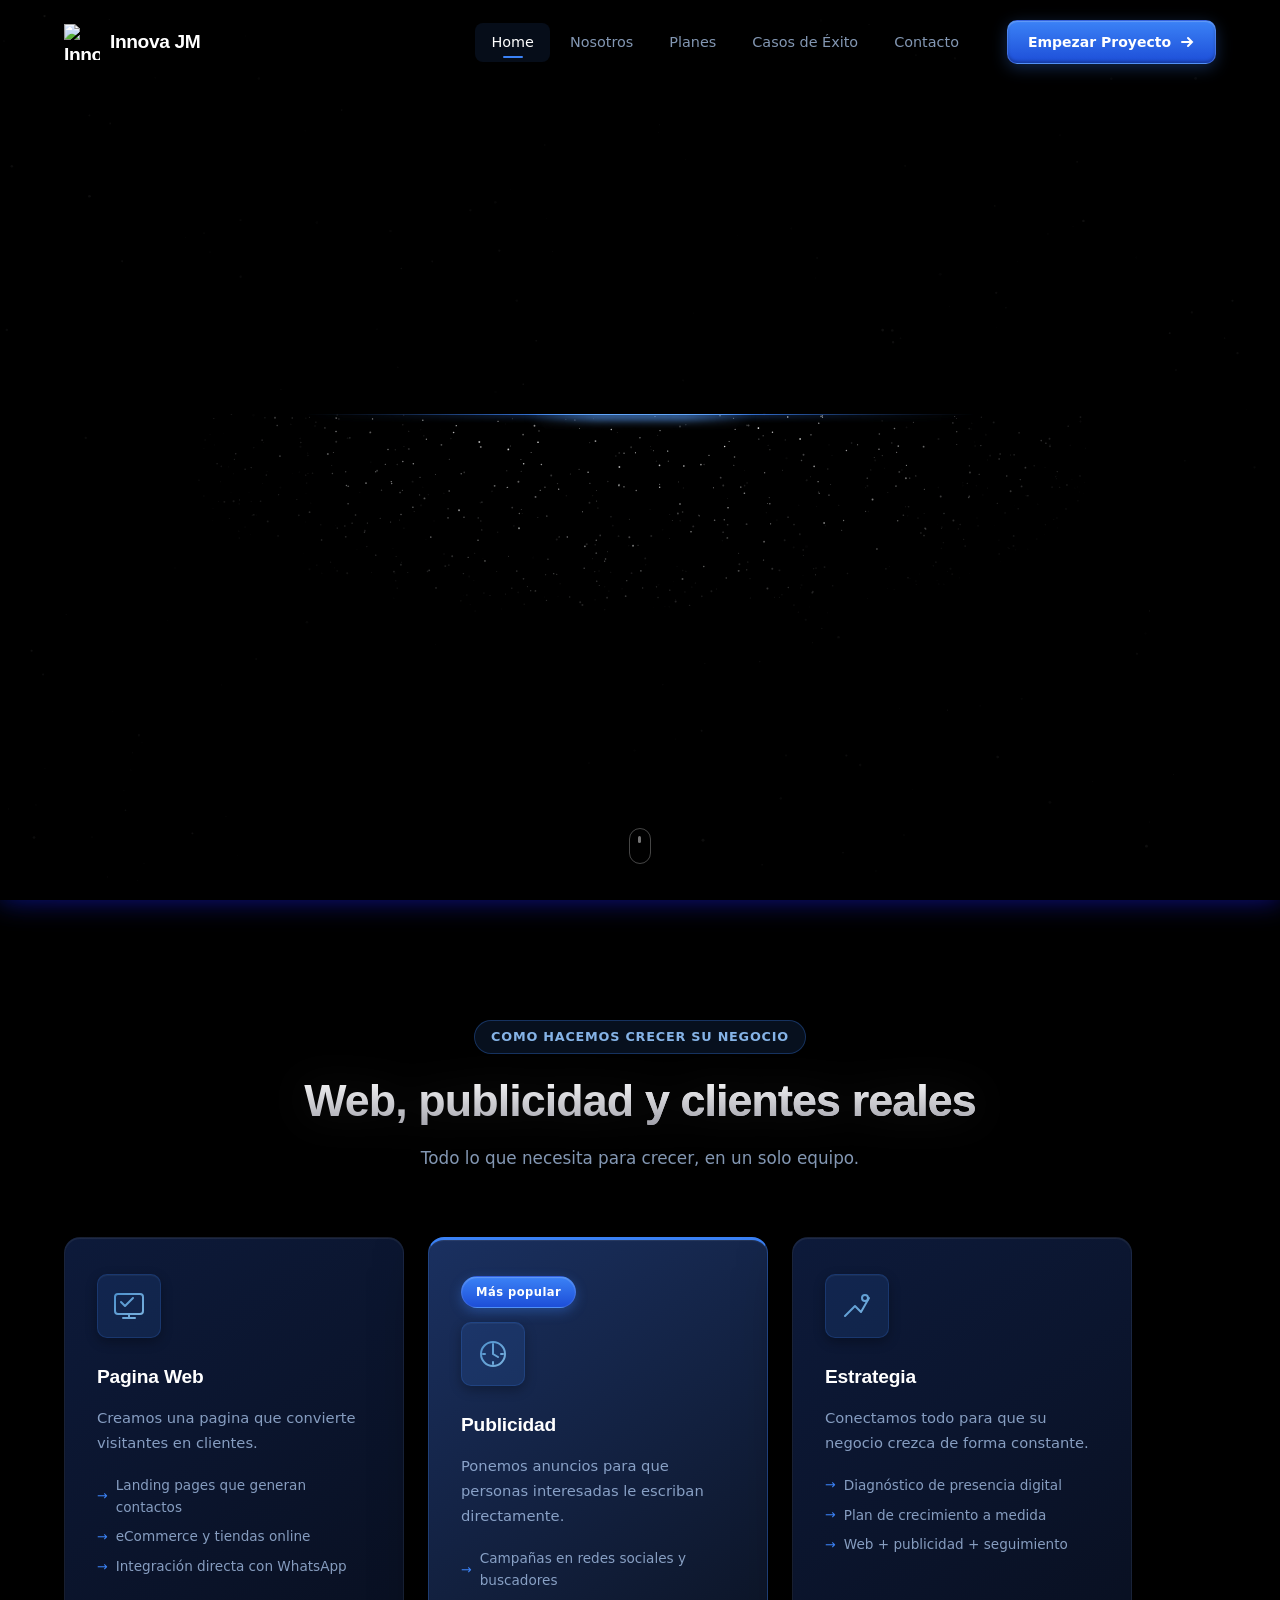
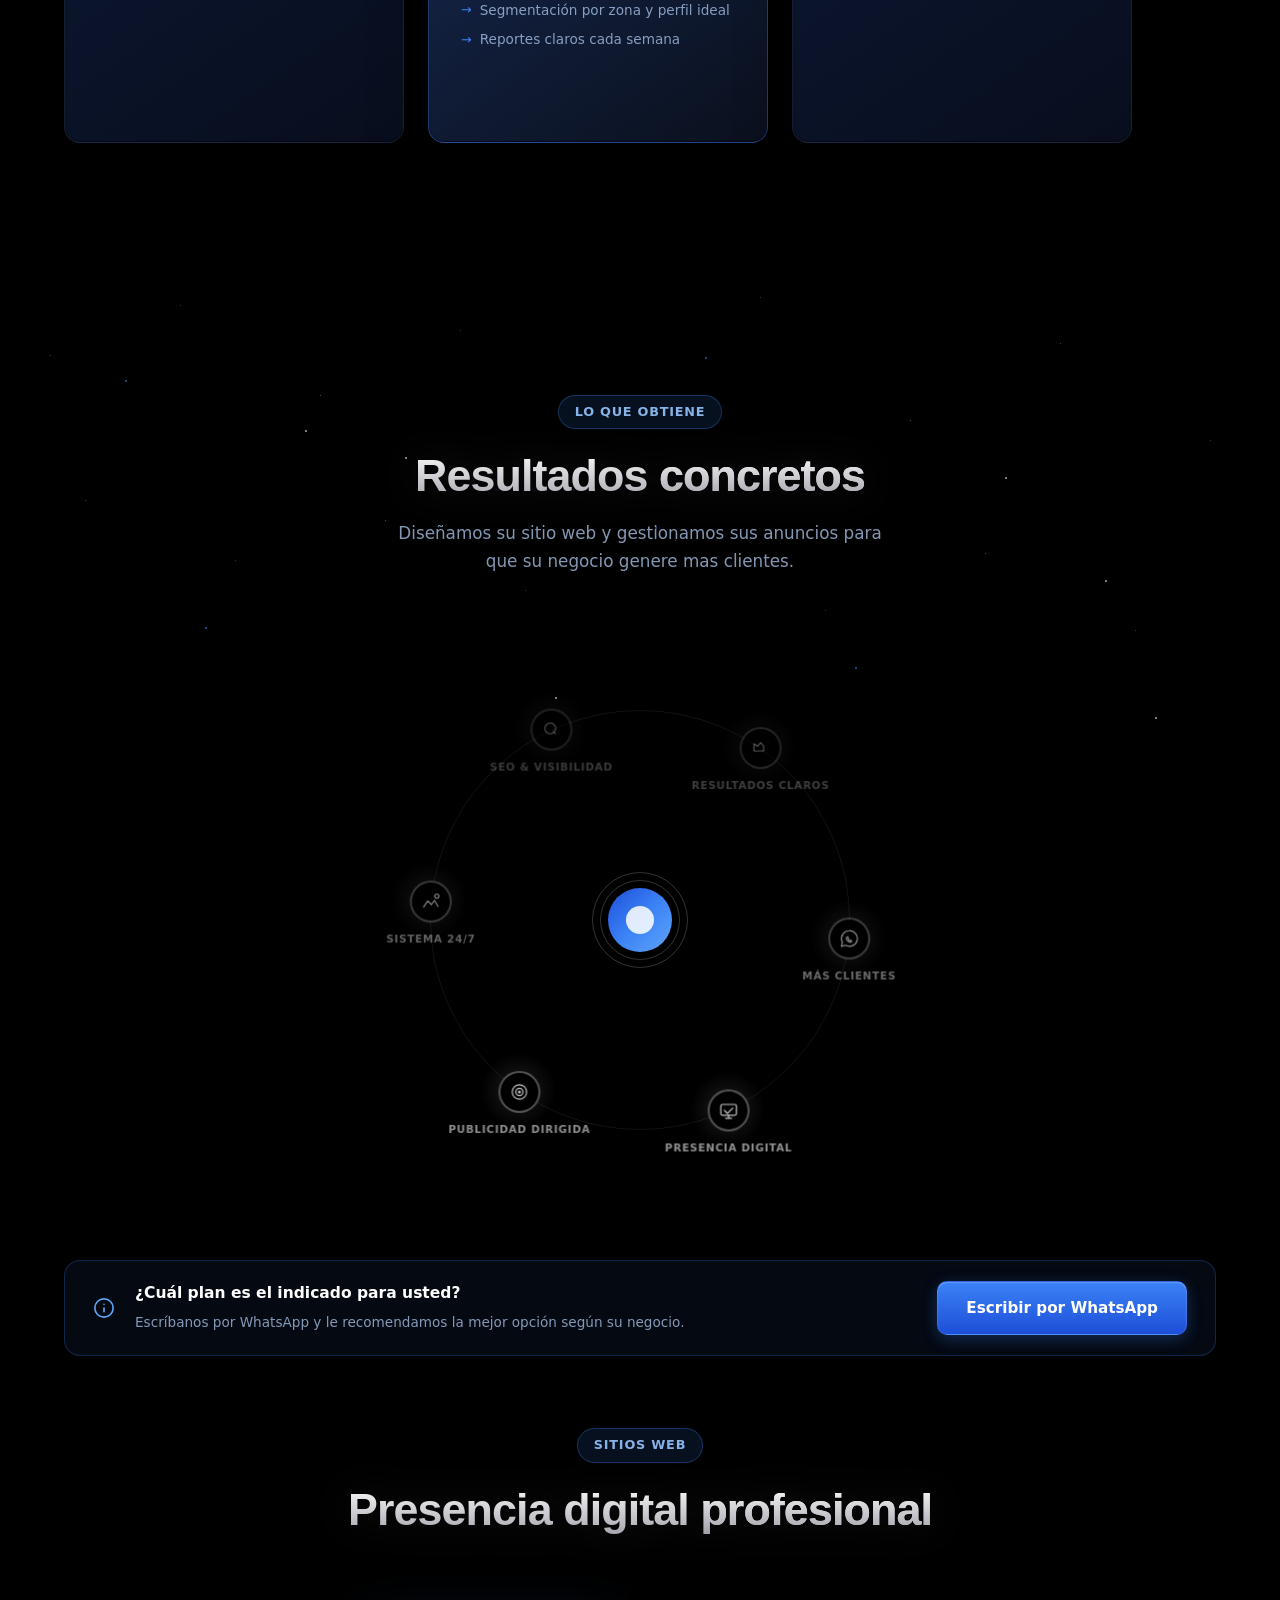
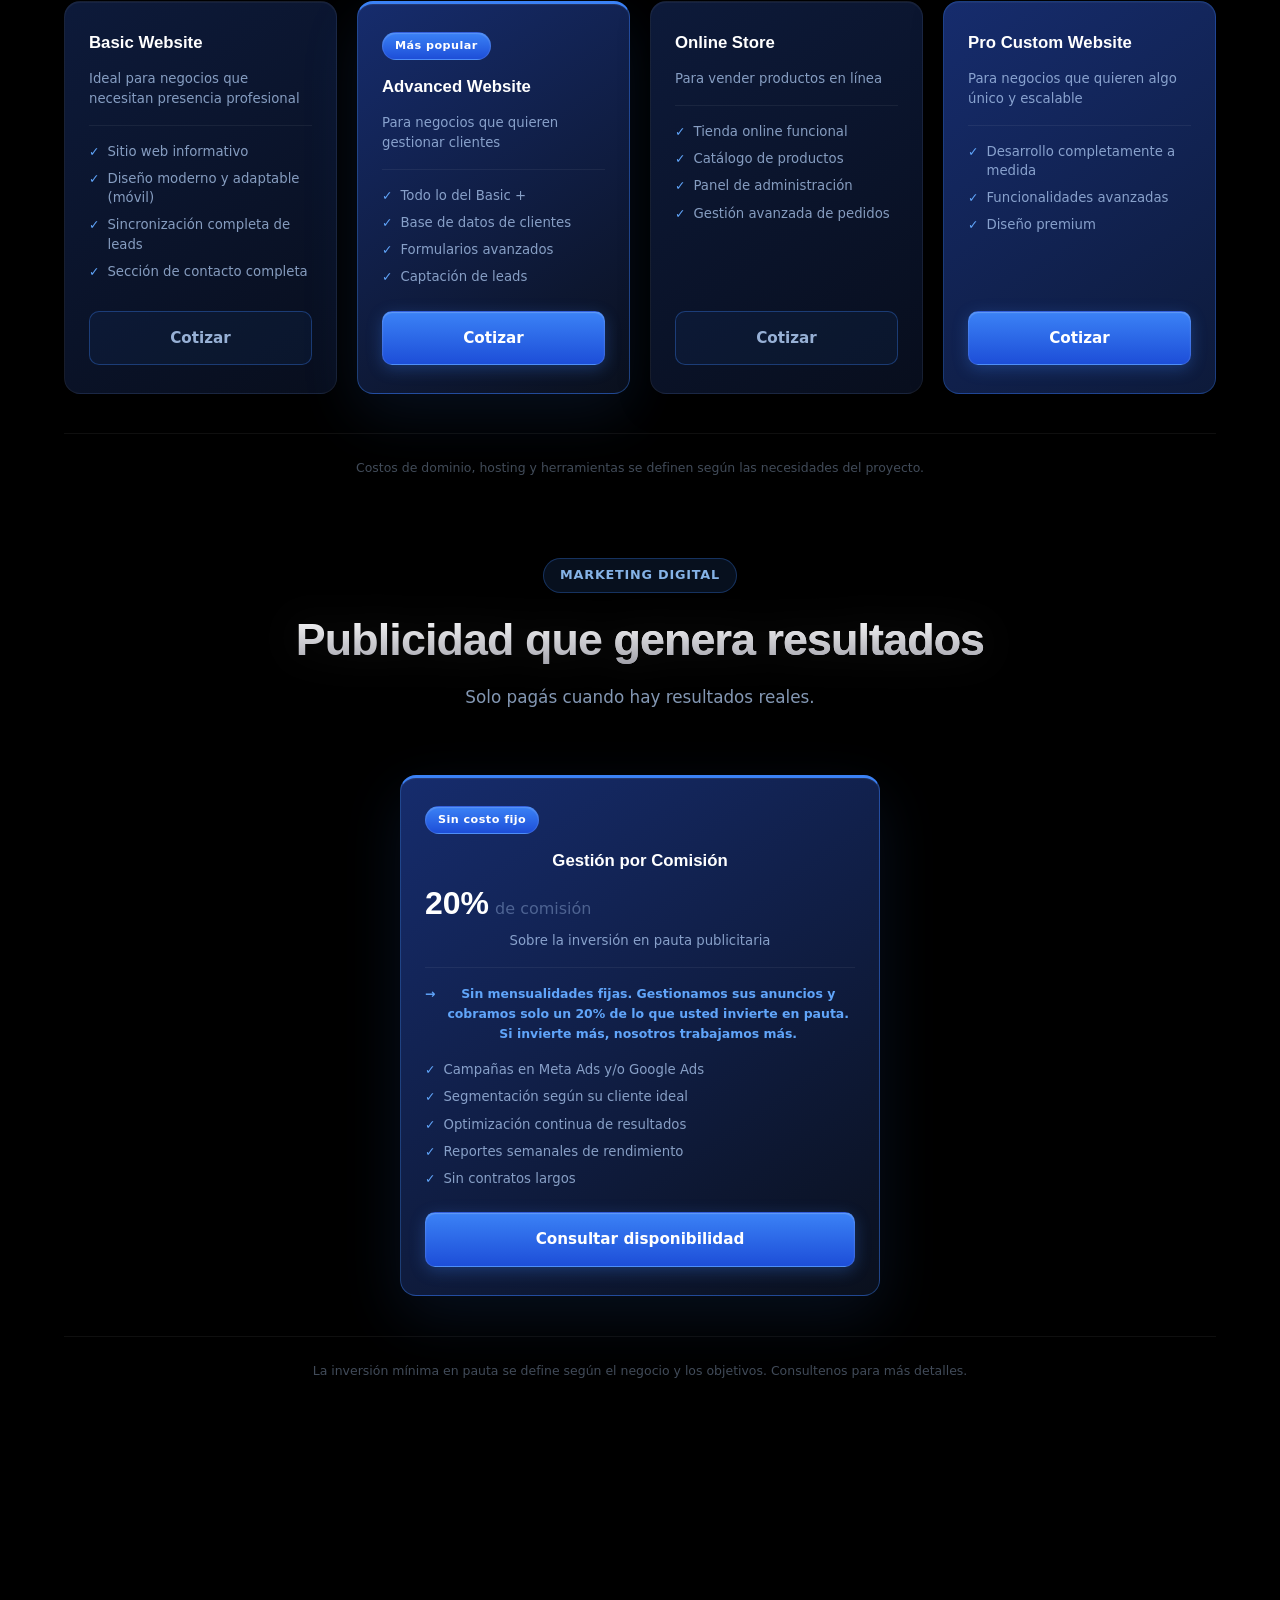
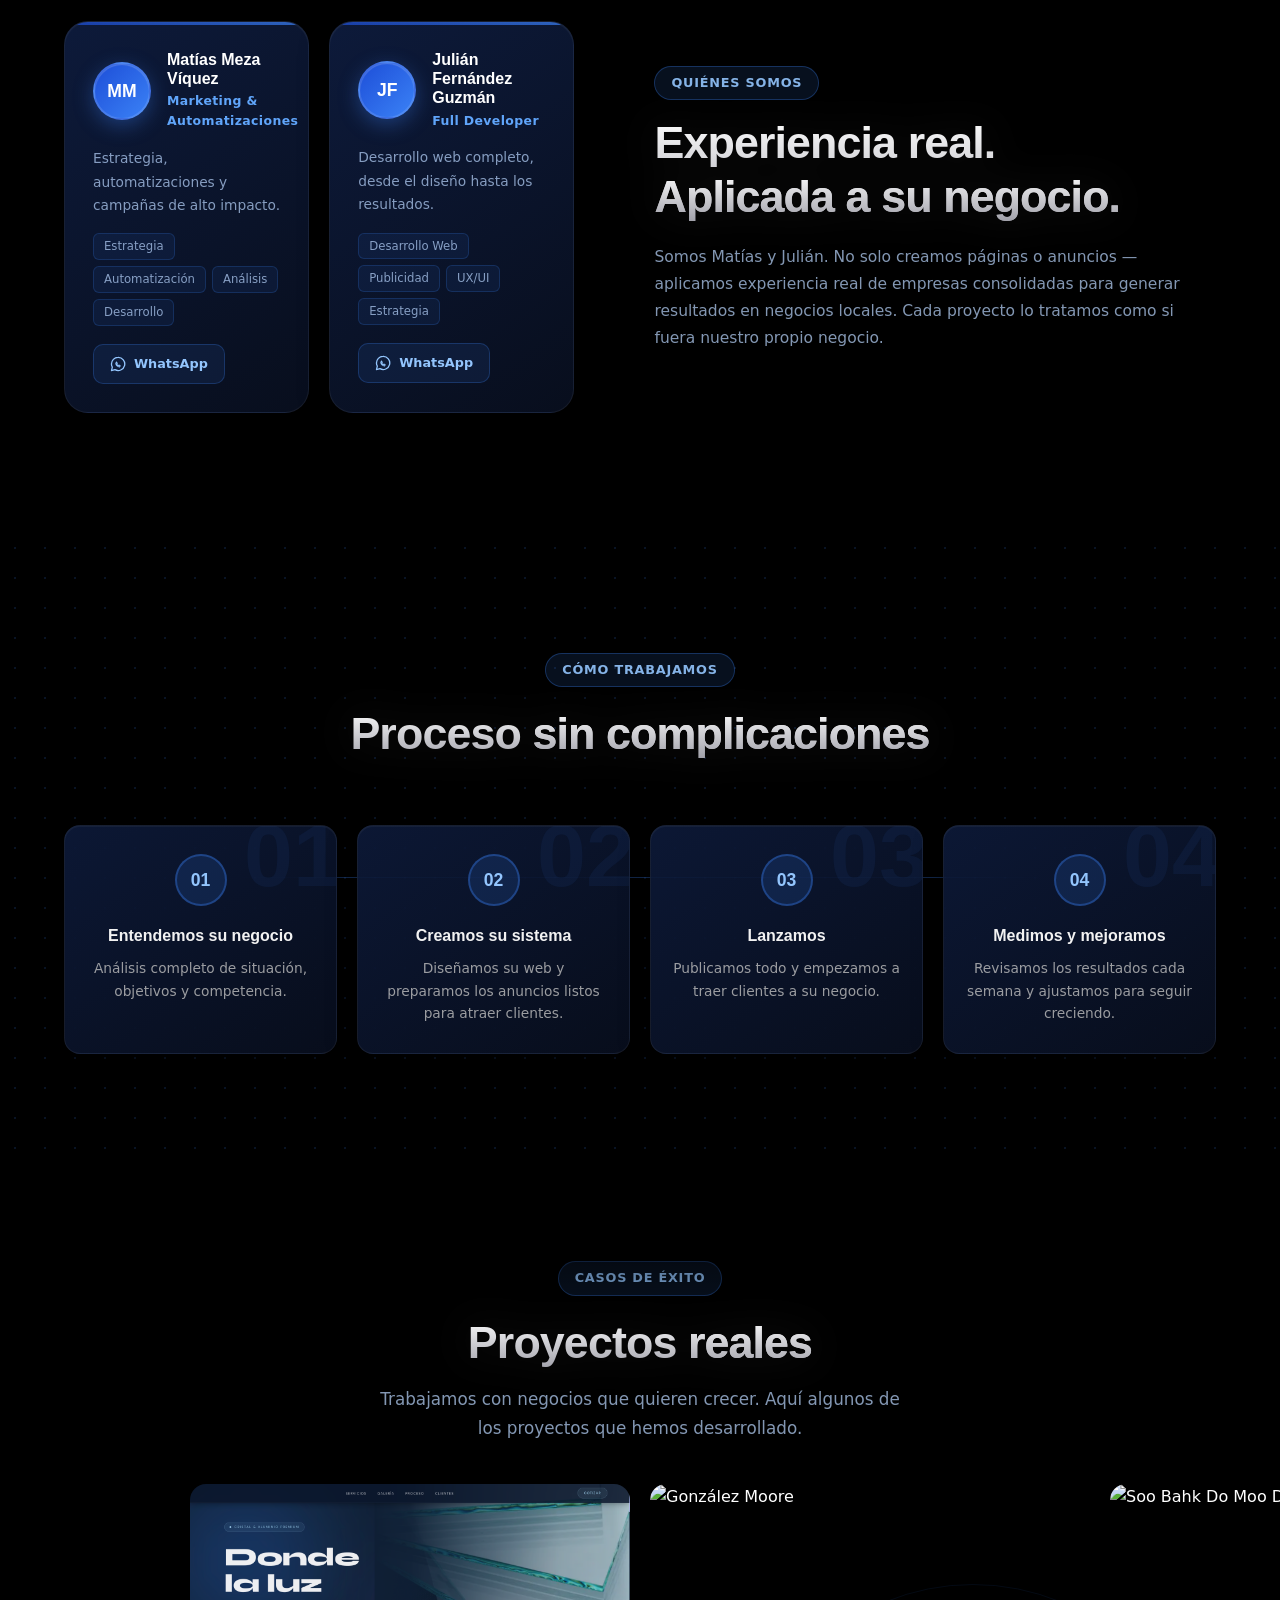
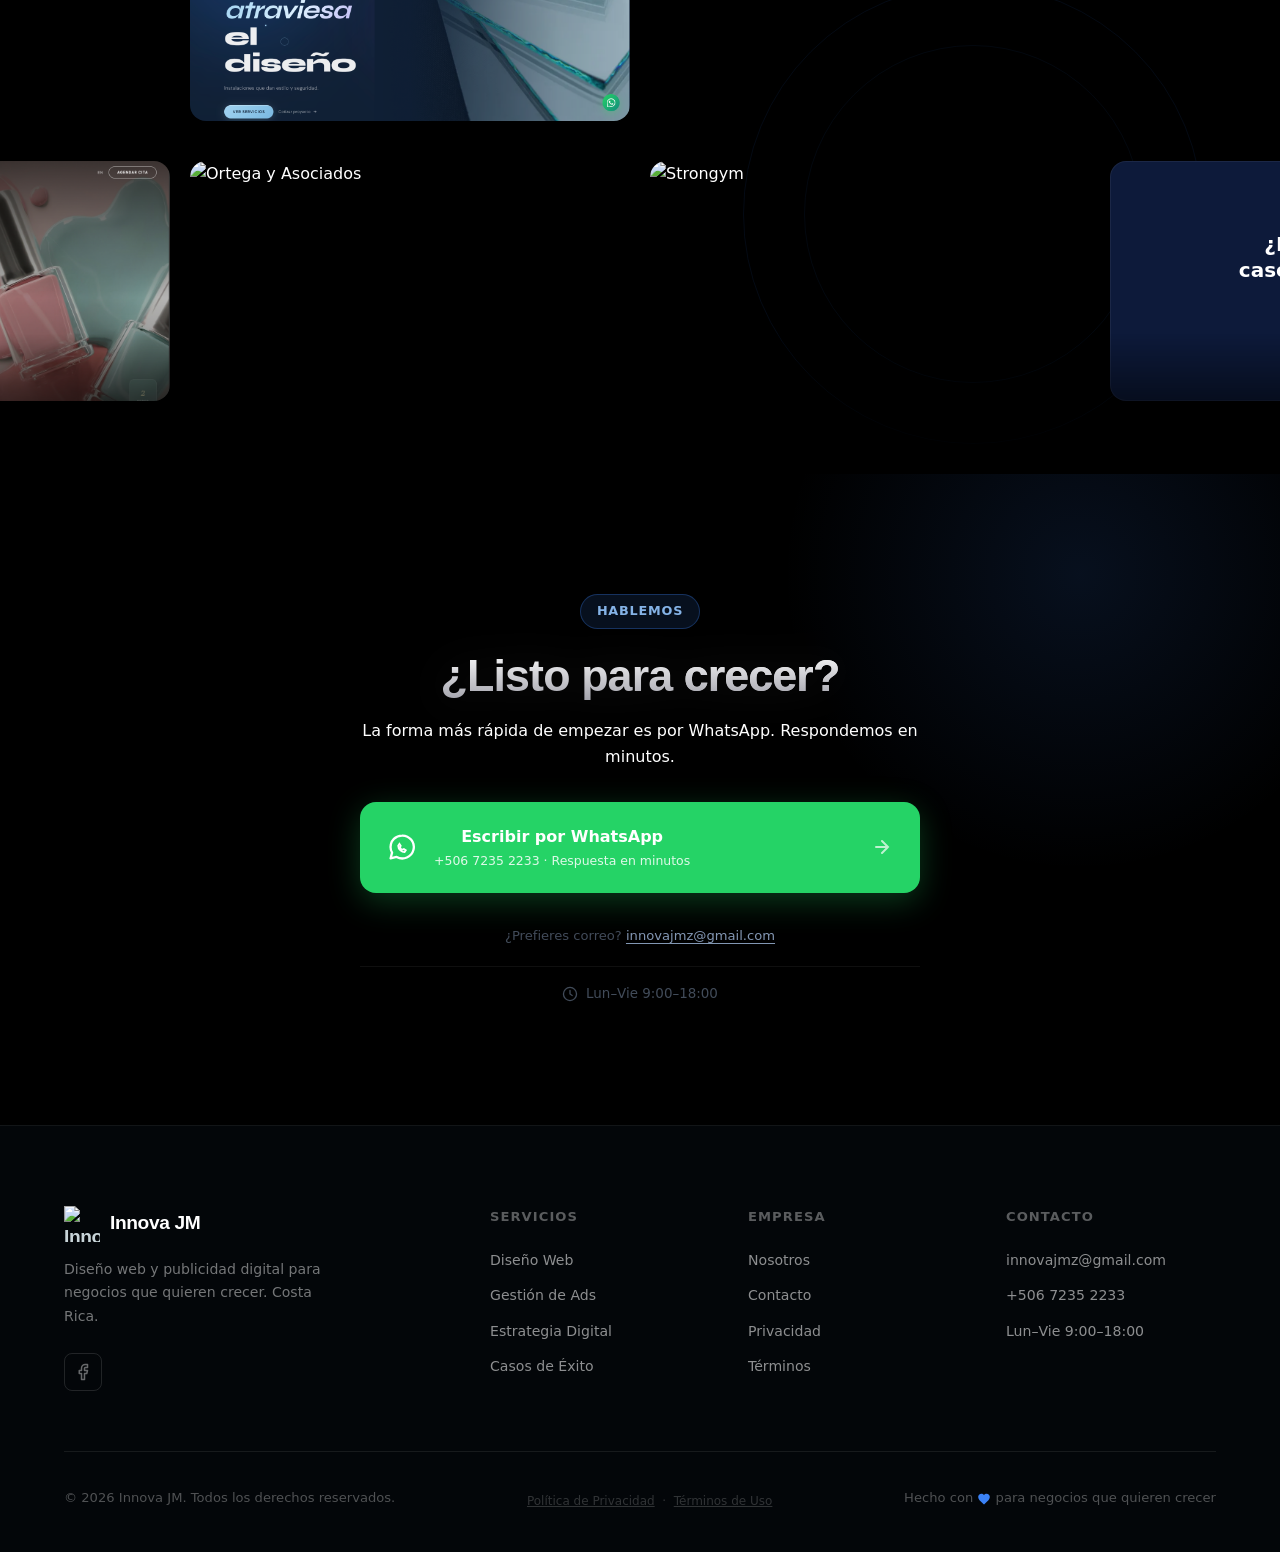
==== commit 69fd2694: "Replace SVG hexagon logo with logoBlancoInnovaJM.png in navbar, footer, favicon Co-Authored-By: Clau" ====
--- a/index.html
+++ b/index.html
@@ -15,8 +15,8 @@
 
 
   <!-- Favicon -->
-  <link rel="icon" type="image/png" href="assets/logo.png" />
-  <link rel="apple-touch-icon" href="assets/logo.png" />
+  <link rel="icon" type="image/png" href="assets/logoBlancoInnovaJM.png" />
+  <link rel="apple-touch-icon" href="assets/logoBlancoInnovaJM.png" />
 
   <!-- SEO -->
   <title>Innova JM | Diseño Web y Publicidad Digital</title>
@@ -64,19 +64,7 @@
   <header class="navbar" id="navbar">
     <div class="nav-container">
       <a href="#home" class="nav-logo" aria-label="Innova JM inicio">
-        <div class="logo-icon">
-          <svg width="28" height="28" viewBox="0 0 28 28" fill="none" aria-hidden="true">
-            <polygon points="14,2 26,8 26,20 14,26 2,20 2,8" fill="none" stroke="url(#logoGrad)" stroke-width="2" />
-            <polygon points="14,7 21,11 21,17 14,21 7,17 7,11" fill="url(#logoGrad)" opacity="0.3" />
-            <circle cx="14" cy="14" r="3" fill="url(#logoGrad)" />
-            <defs>
-              <linearGradient id="logoGrad" x1="0%" y1="0%" x2="100%" y2="100%">
-                <stop offset="0%" stop-color="#4A8FCC" />
-                <stop offset="100%" stop-color="#7FB5E0" />
-              </linearGradient>
-            </defs>
-          </svg>
-        </div>
+        <img src="assets/logoBlancoInnovaJM.png" alt="Innova JM" class="logo-img" width="36" height="36" />
         <span class="logo-text">Innova JM</span>
       </a>
 
@@ -758,20 +746,7 @@
       <div class="footer-grid">
         <div class="footer-brand">
           <a href="#home" class="nav-logo" aria-label="Innova JM inicio">
-            <div class="logo-icon">
-              <svg width="24" height="24" viewBox="0 0 28 28" fill="none" aria-hidden="true">
-                <polygon points="14,2 26,8 26,20 14,26 2,20 2,8" fill="none" stroke="url(#fLogoGrad)"
-                  stroke-width="2" />
-                <polygon points="14,7 21,11 21,17 14,21 7,17 7,11" fill="url(#fLogoGrad)" opacity="0.3" />
-                <circle cx="14" cy="14" r="3" fill="url(#fLogoGrad)" />
-                <defs>
-                  <linearGradient id="fLogoGrad" x1="0%" y1="0%" x2="100%" y2="100%">
-                    <stop offset="0%" stop-color="#00d4ff" />
-                    <stop offset="100%" stop-color="#7c3aed" />
-                  </linearGradient>
-                </defs>
-              </svg>
-            </div>
+            <img src="assets/logoBlancoInnovaJM.png" alt="Innova JM" class="logo-img" width="32" height="32" />
             <span class="logo-text">Innova JM</span>
           </a>
           <p>Diseño web y publicidad digital para negocios que quieren crecer. Costa Rica.</p>
--- a/css/styles.css
+++ b/css/styles.css
@@ -261,6 +261,14 @@
   font-weight: 700;
   font-size: 1.2rem;
   letter-spacing: -0.02em;
+  flex-shrink: 0;
+}
+
+.logo-img {
+  display: block;
+  width: 36px;
+  height: 36px;
+  object-fit: contain;
   flex-shrink: 0;
 }
 
@@ -946,9 +954,9 @@
 /* ─── Gradient beam accent — sparkles zone below hero text ── */
 .cin-sparkle-zone {
   position: relative;
-  width: min(40rem, 90vw);
-  height: 160px;
-  margin: 4px auto 0;
+  width: min(56rem, 92vw);
+  height: 200px;
+  margin: 6px auto 0;
   pointer-events: none;
   flex-shrink: 0;
   overflow: hidden;
@@ -975,8 +983,8 @@
   position: absolute;
   inset: 0;
   background: #000000;
-  -webkit-mask-image: radial-gradient(350px 200px at top, transparent 20%, white);
-  mask-image: radial-gradient(350px 200px at top, transparent 20%, white);
+  -webkit-mask-image: radial-gradient(500px 220px at top, transparent 20%, white);
+  mask-image: radial-gradient(500px 220px at top, transparent 20%, white);
   pointer-events: none;
   z-index: 3;
 }
@@ -1080,7 +1088,7 @@
 
 .cin-text-days {
   font-family: var(--font-display);
-  font-size: clamp(2.5rem, 6vw, 6rem);
+  font-size: clamp(4rem, 10vw, 10rem);
   font-weight: 800;
   letter-spacing: -0.05em;
   line-height: 0.95;
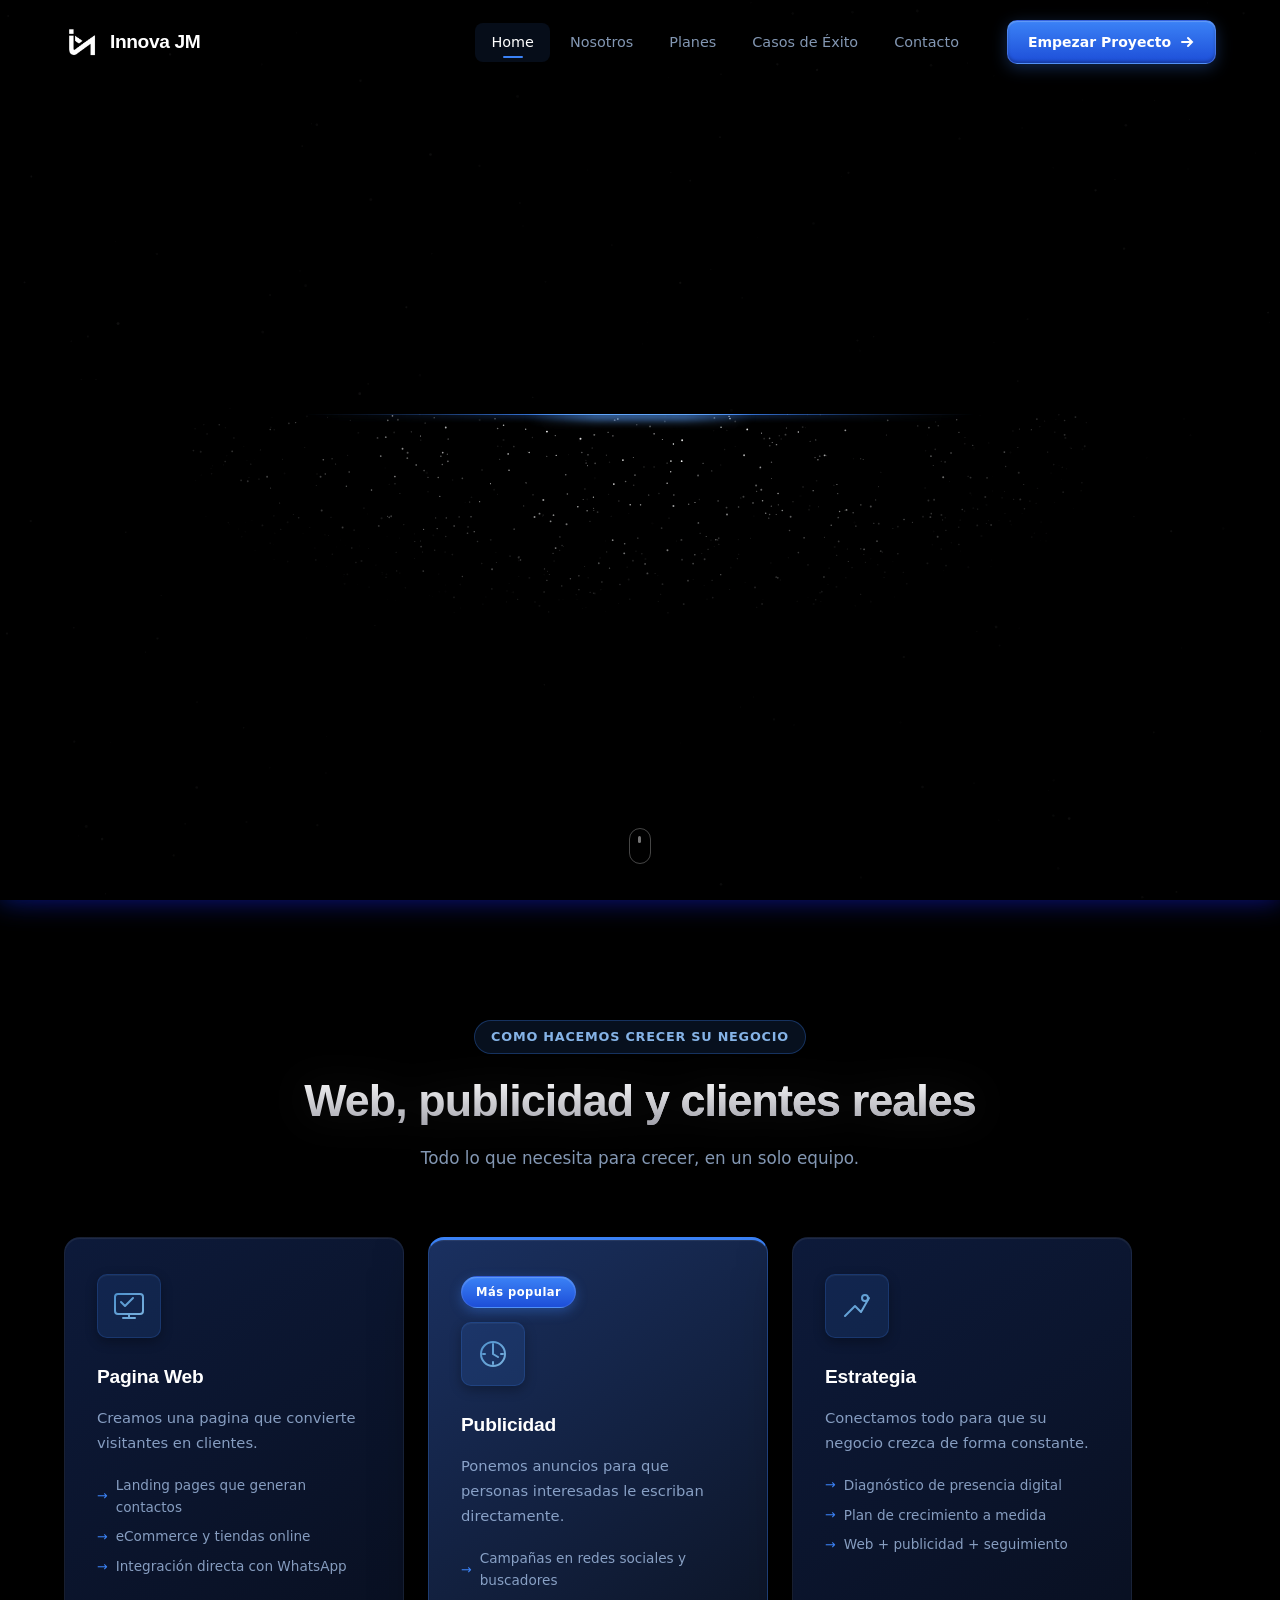
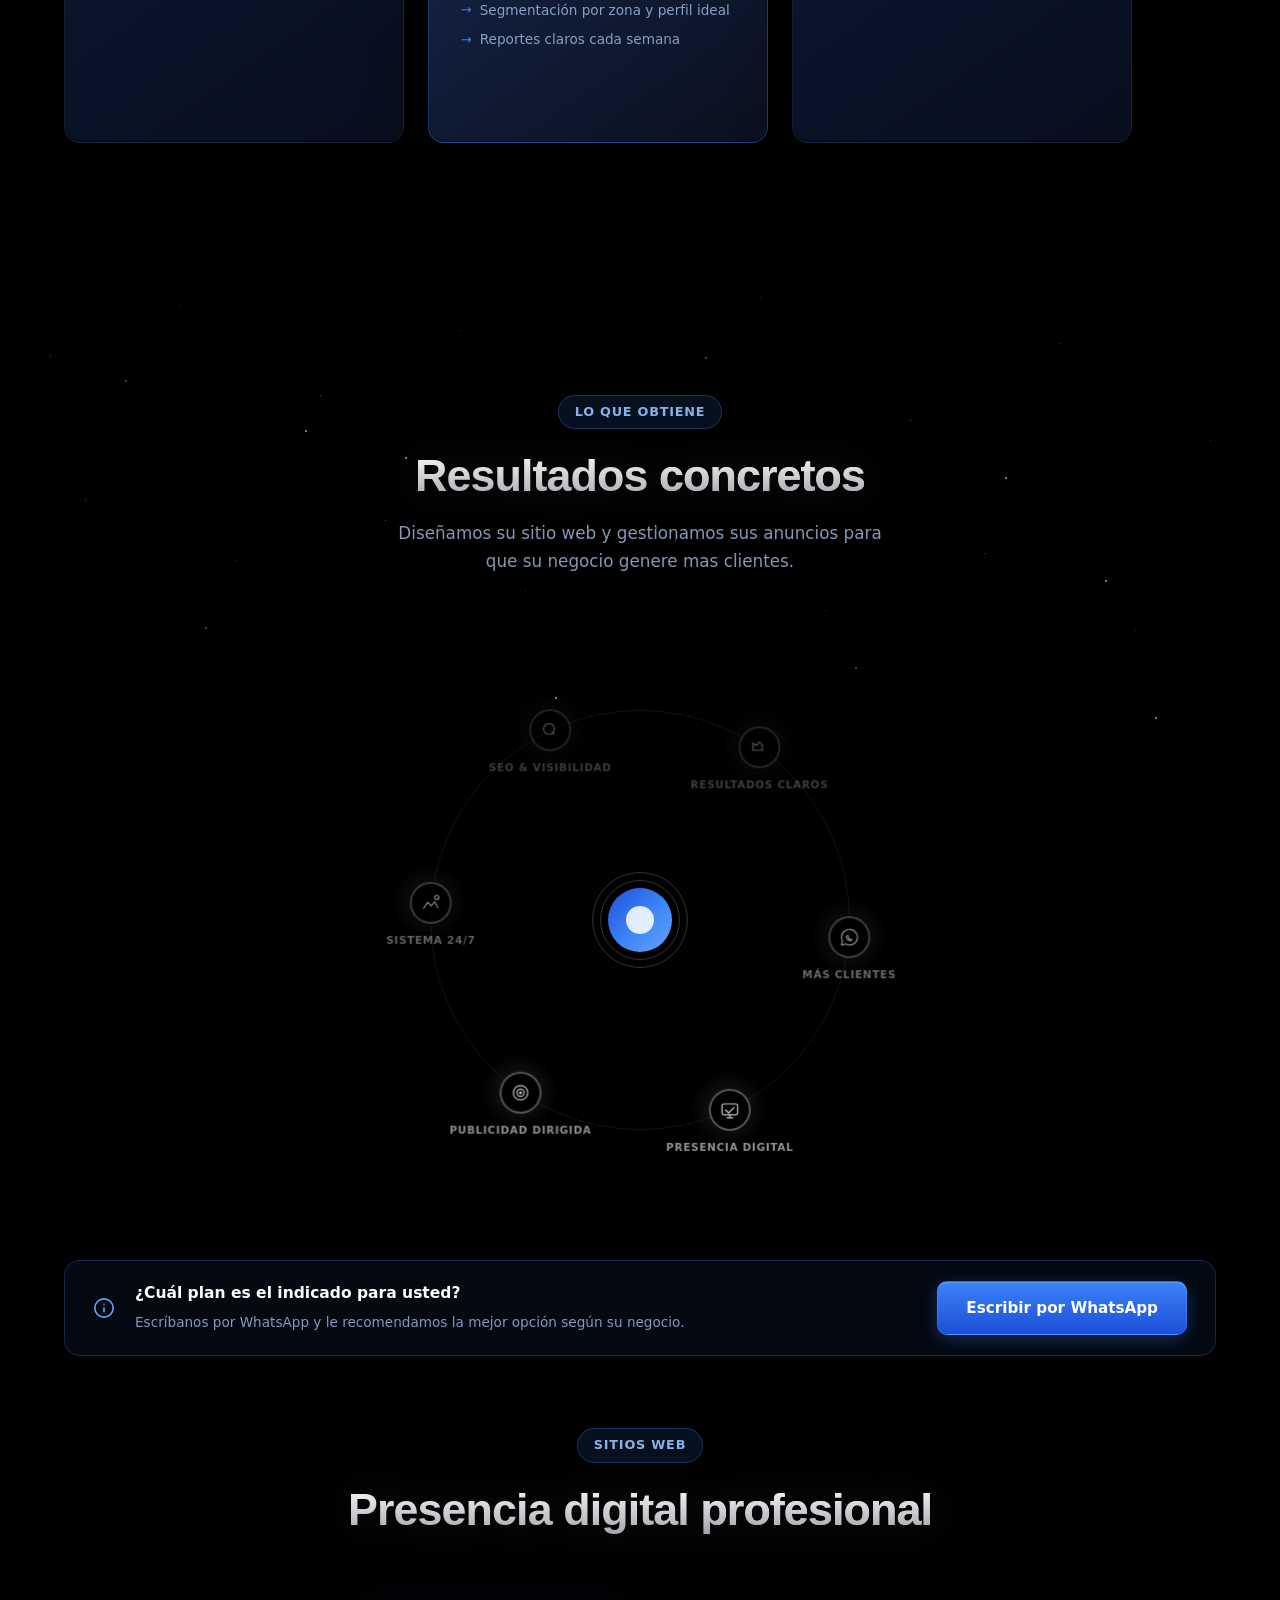
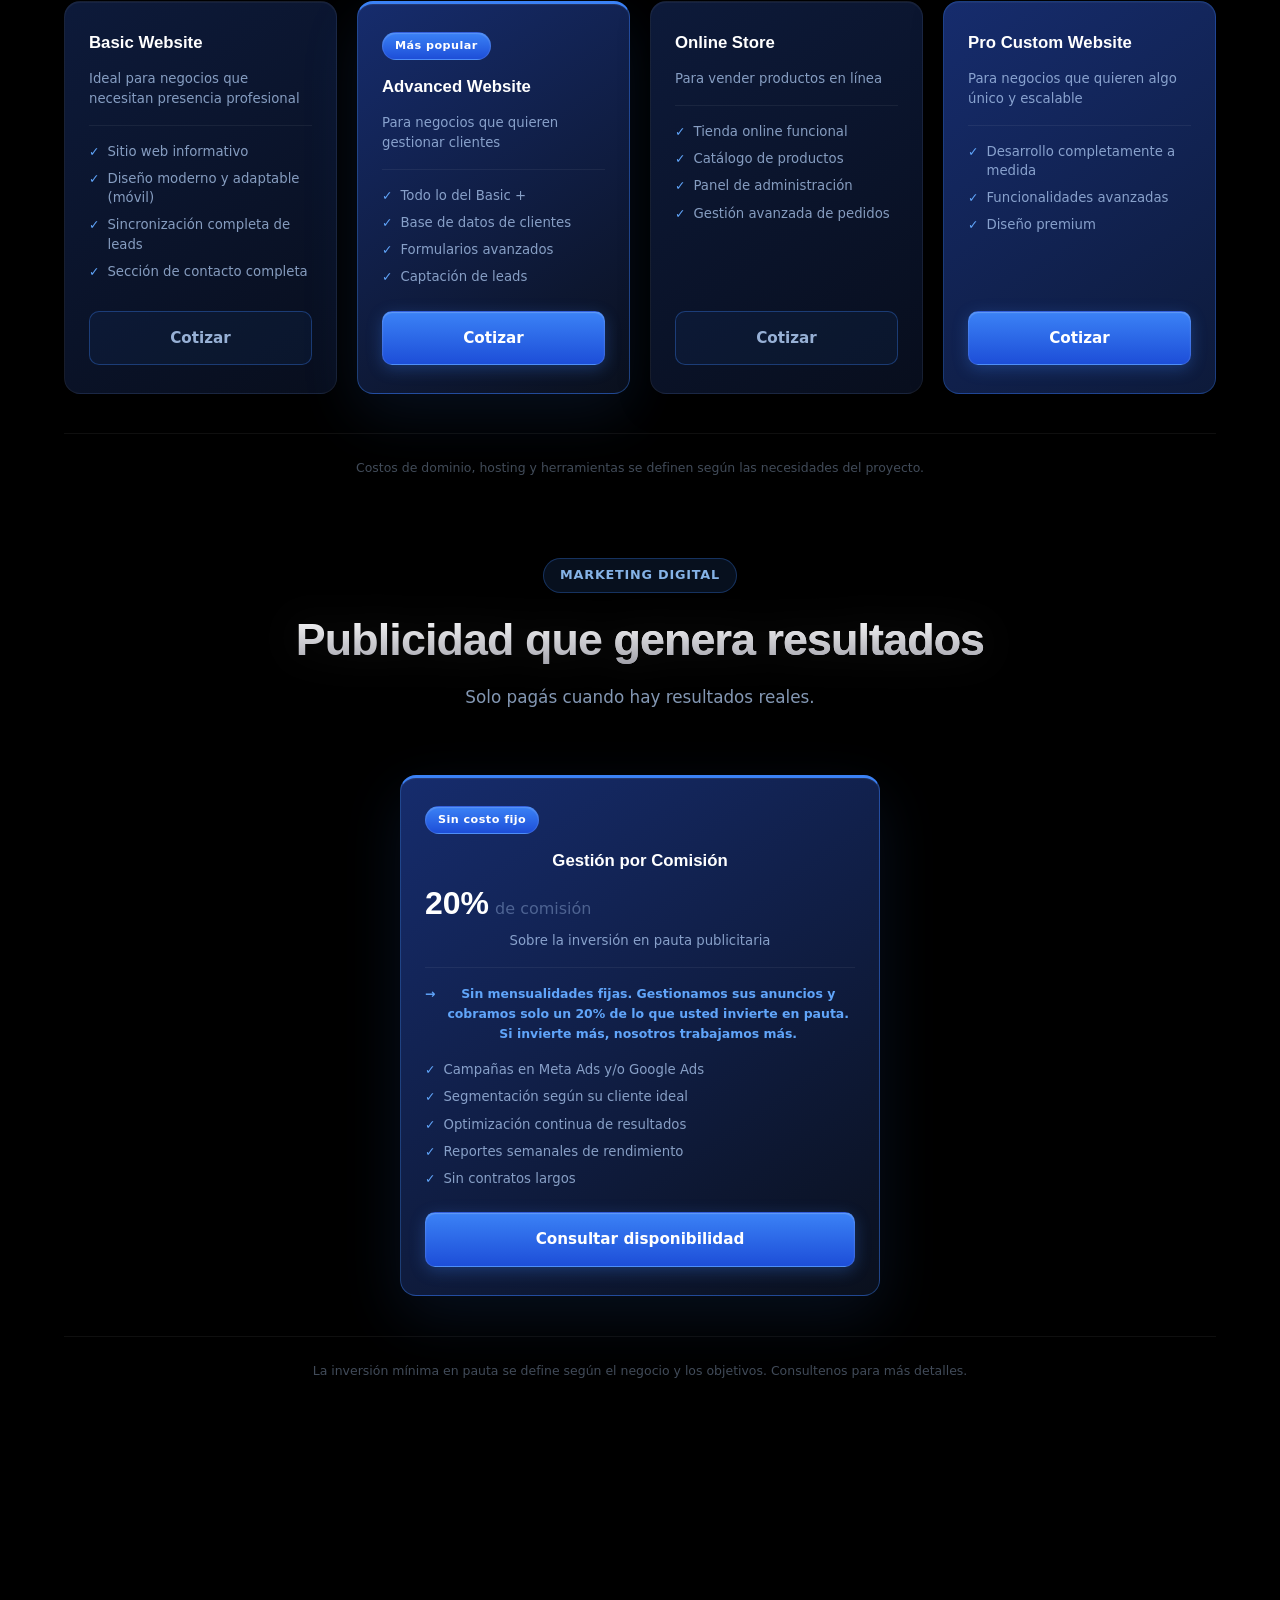
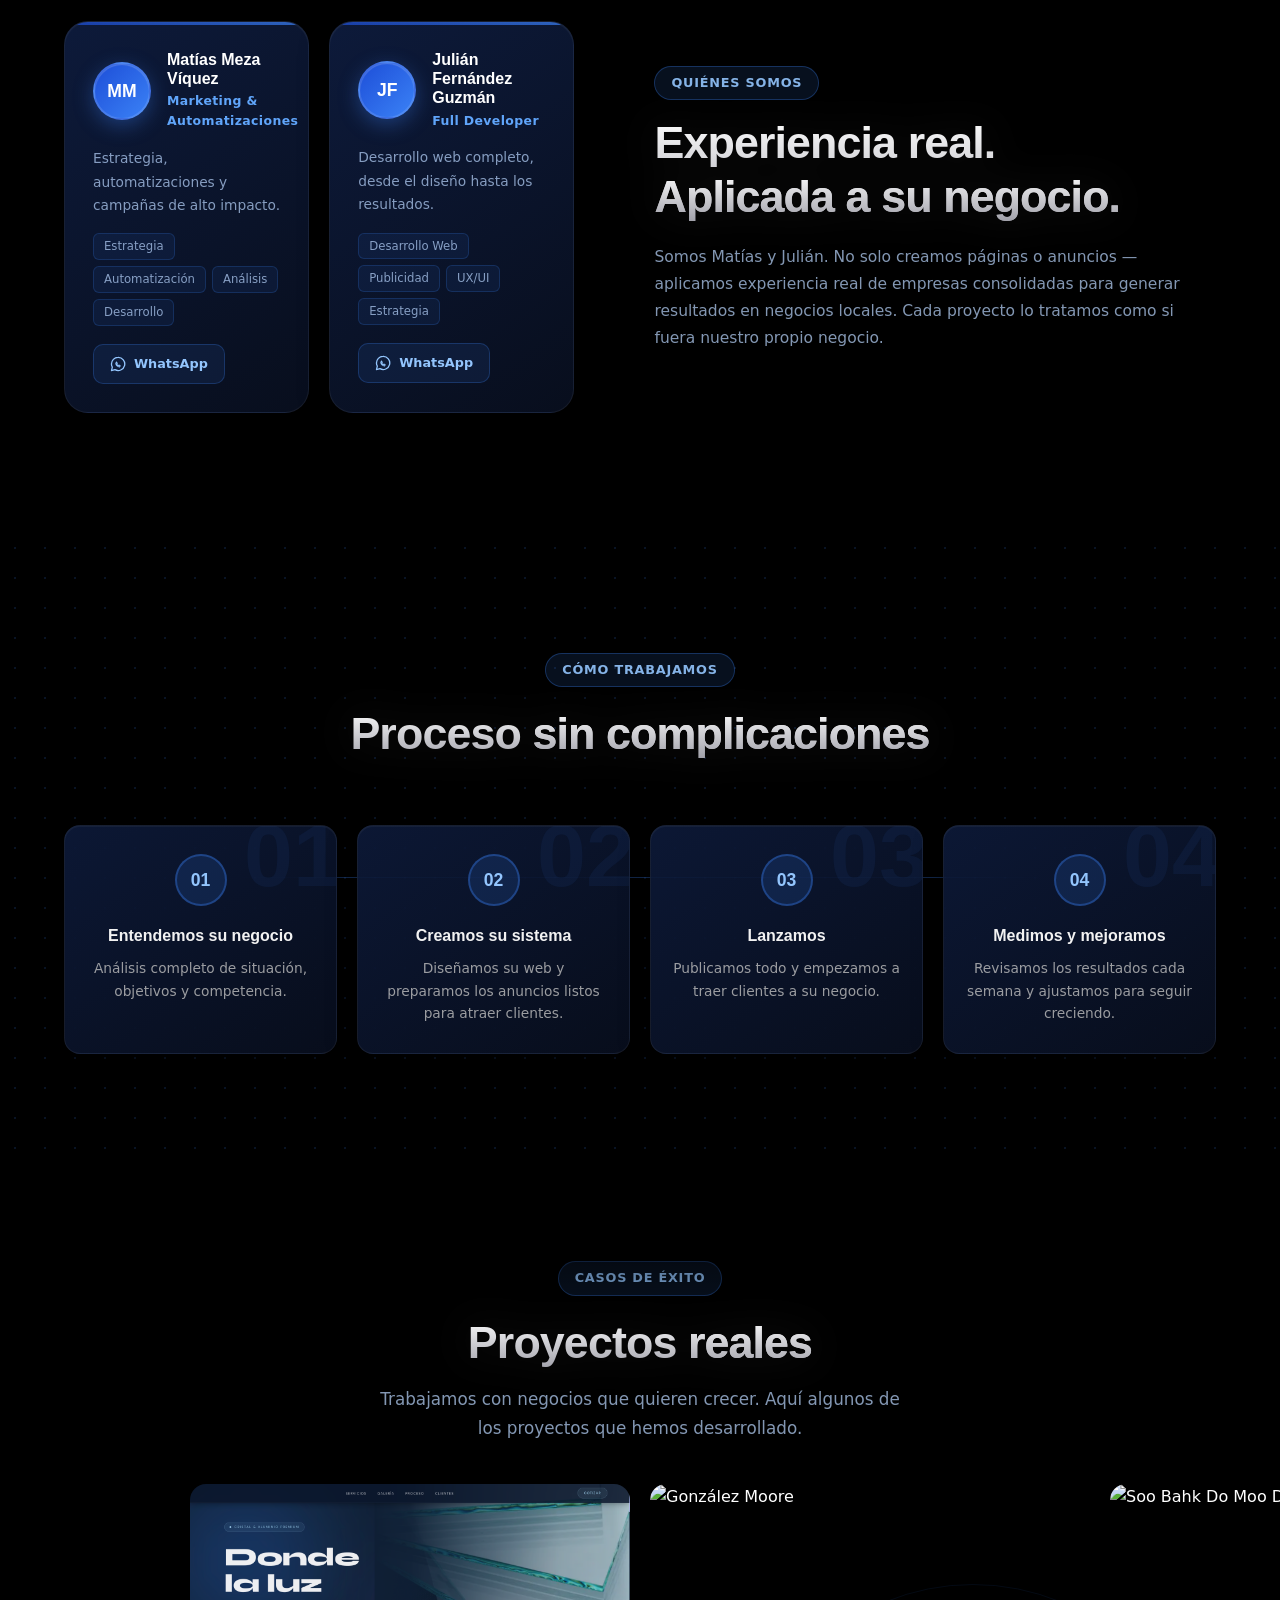
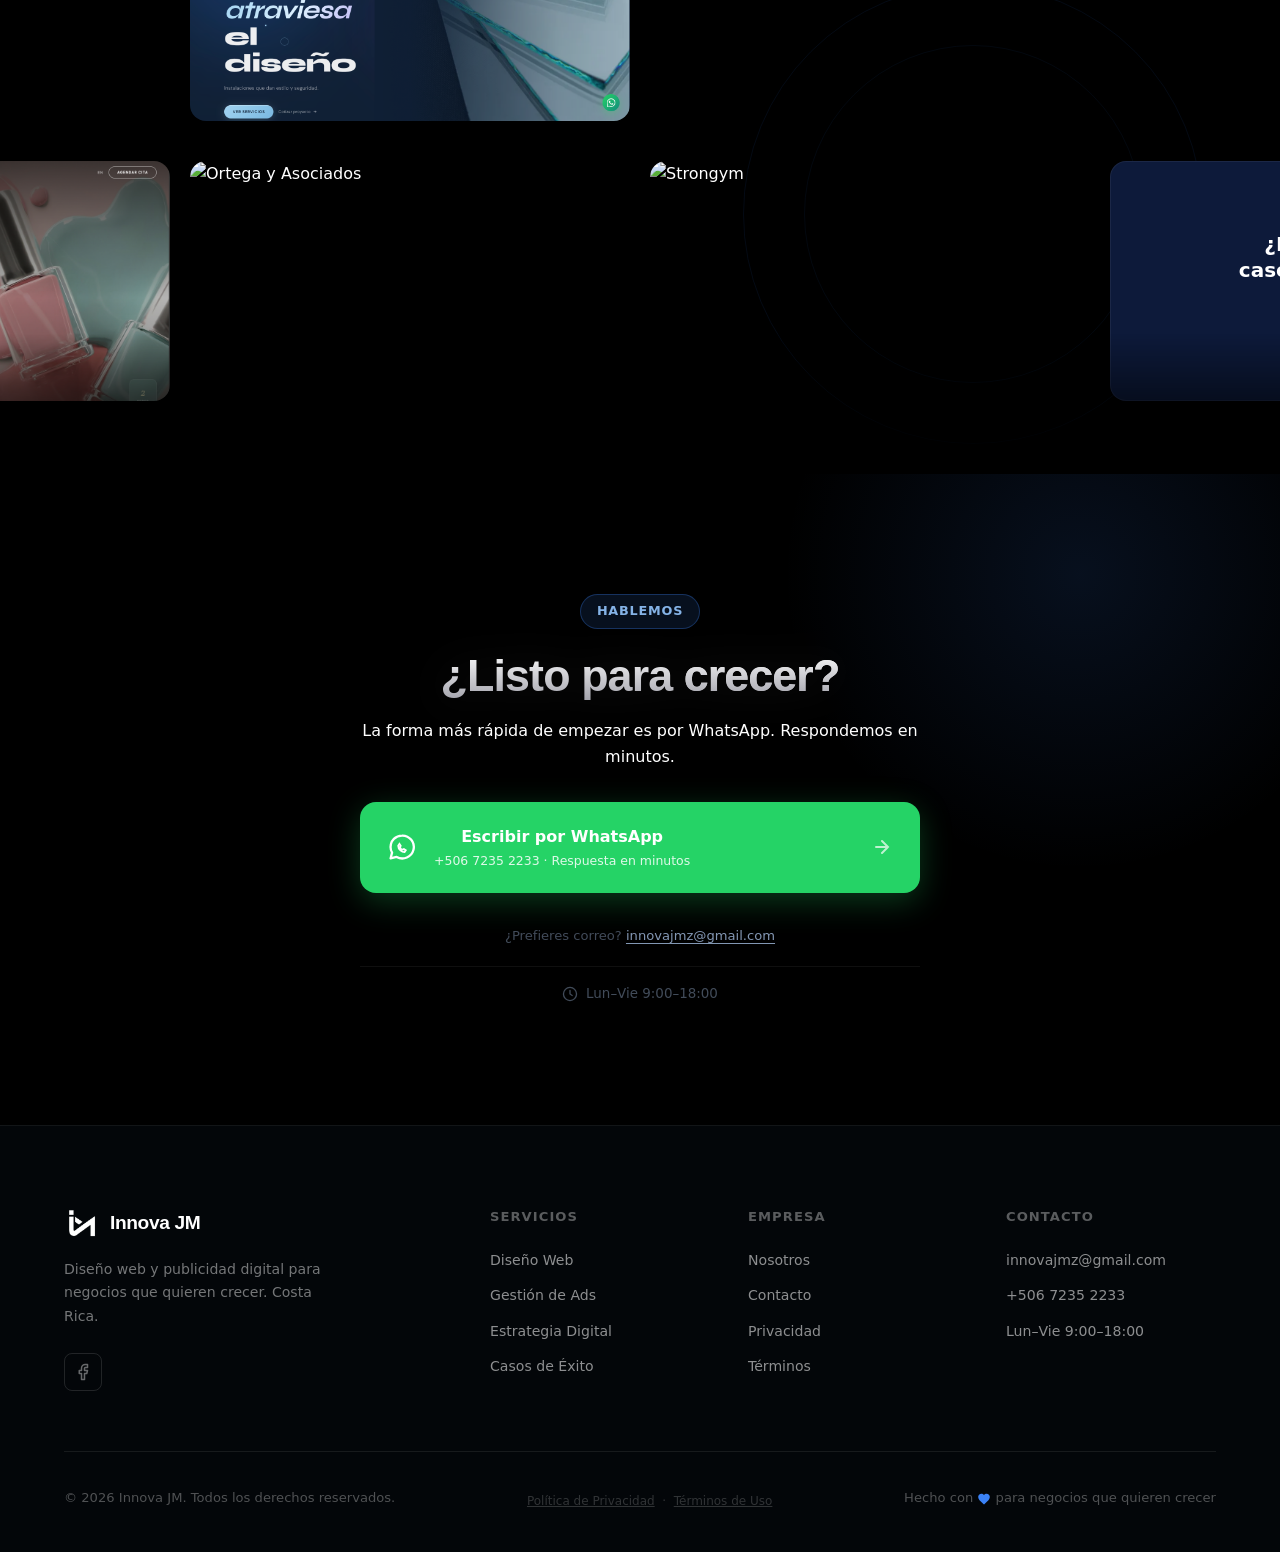
==== commit 01b9e1da: "Move badges to card root + fix position relative to card Badges were inside .cin-mockup-scale (posit" ====
--- a/index.html
+++ b/index.html
@@ -235,21 +235,6 @@
                 </div>
               </div>
 
-              <!-- Floating glass badges -->
-              <div class="cin-float-badge cin-fbadge-1">
-                <div class="cin-fbadge-icon cin-fbadge-icon--blue" aria-hidden="true">📩</div>
-                <div>
-                  <p class="cin-fbadge-title">Nuevo contacto</p>
-                  <p class="cin-fbadge-sub">Acaba de escribirte</p>
-                </div>
-              </div>
-              <div class="cin-float-badge cin-fbadge-2">
-                <div class="cin-fbadge-icon cin-fbadge-icon--indigo" aria-hidden="true">📈</div>
-                <div>
-                  <p class="cin-fbadge-title">+40% clientes</p>
-                  <p class="cin-fbadge-sub">Mes tras mes</p>
-                </div>
-              </div>
             </div>
           </div>
 
@@ -257,6 +242,22 @@
           <div class="cin-card-left-text gsap-reveal">
             <h3 class="cin-card-heading">Más clientes.<br>Todos los días.</h3>
             <p class="cin-card-desc"><span class="cin-card-brand">InnovaJM</span> diseña tu web y maneja tu publicidad digital. Tu teléfono no va a parar de sonar con clientes nuevos.</p>
+          </div>
+        </div>
+
+        <!-- Floating glass badges — direct children of card so position:absolute is relative to card -->
+        <div class="cin-float-badge cin-fbadge-1">
+          <div class="cin-fbadge-icon cin-fbadge-icon--blue" aria-hidden="true">📩</div>
+          <div>
+            <p class="cin-fbadge-title">Nuevo contacto</p>
+            <p class="cin-fbadge-sub">Acaba de escribirte</p>
+          </div>
+        </div>
+        <div class="cin-float-badge cin-fbadge-2">
+          <div class="cin-fbadge-icon cin-fbadge-icon--indigo" aria-hidden="true">📈</div>
+          <div>
+            <p class="cin-fbadge-title">+40% clientes</p>
+            <p class="cin-fbadge-sub">Mes tras mes</p>
           </div>
         </div>
       </div>
--- a/css/styles.css
+++ b/css/styles.css
@@ -1741,12 +1741,12 @@
     inset 0 -1px 1px rgba(0,0,0,0.5);
 }
 
-.cin-fbadge-1 { top: -42px; left: 10px; }
-.cin-fbadge-2 { bottom: 48px; right: -15px; }
+.cin-fbadge-1 { top: 20%; left: 8px; }
+.cin-fbadge-2 { bottom: 20%; right: 8px; }
 
 @media (min-width: 1024px) {
-  .cin-fbadge-1 { top: -60px; left: -60px; border-radius: 20px; padding: 16px; gap: 16px; }
-  .cin-fbadge-2 { bottom: 80px; right: -80px; border-radius: 20px; padding: 16px; gap: 16px; }
+  .cin-fbadge-1 { top: 25%; left: 40px; border-radius: 20px; padding: 16px; gap: 16px; }
+  .cin-fbadge-2 { bottom: 25%; right: 40px; border-radius: 20px; padding: 16px; gap: 16px; }
 }
 
 .cin-fbadge-icon {
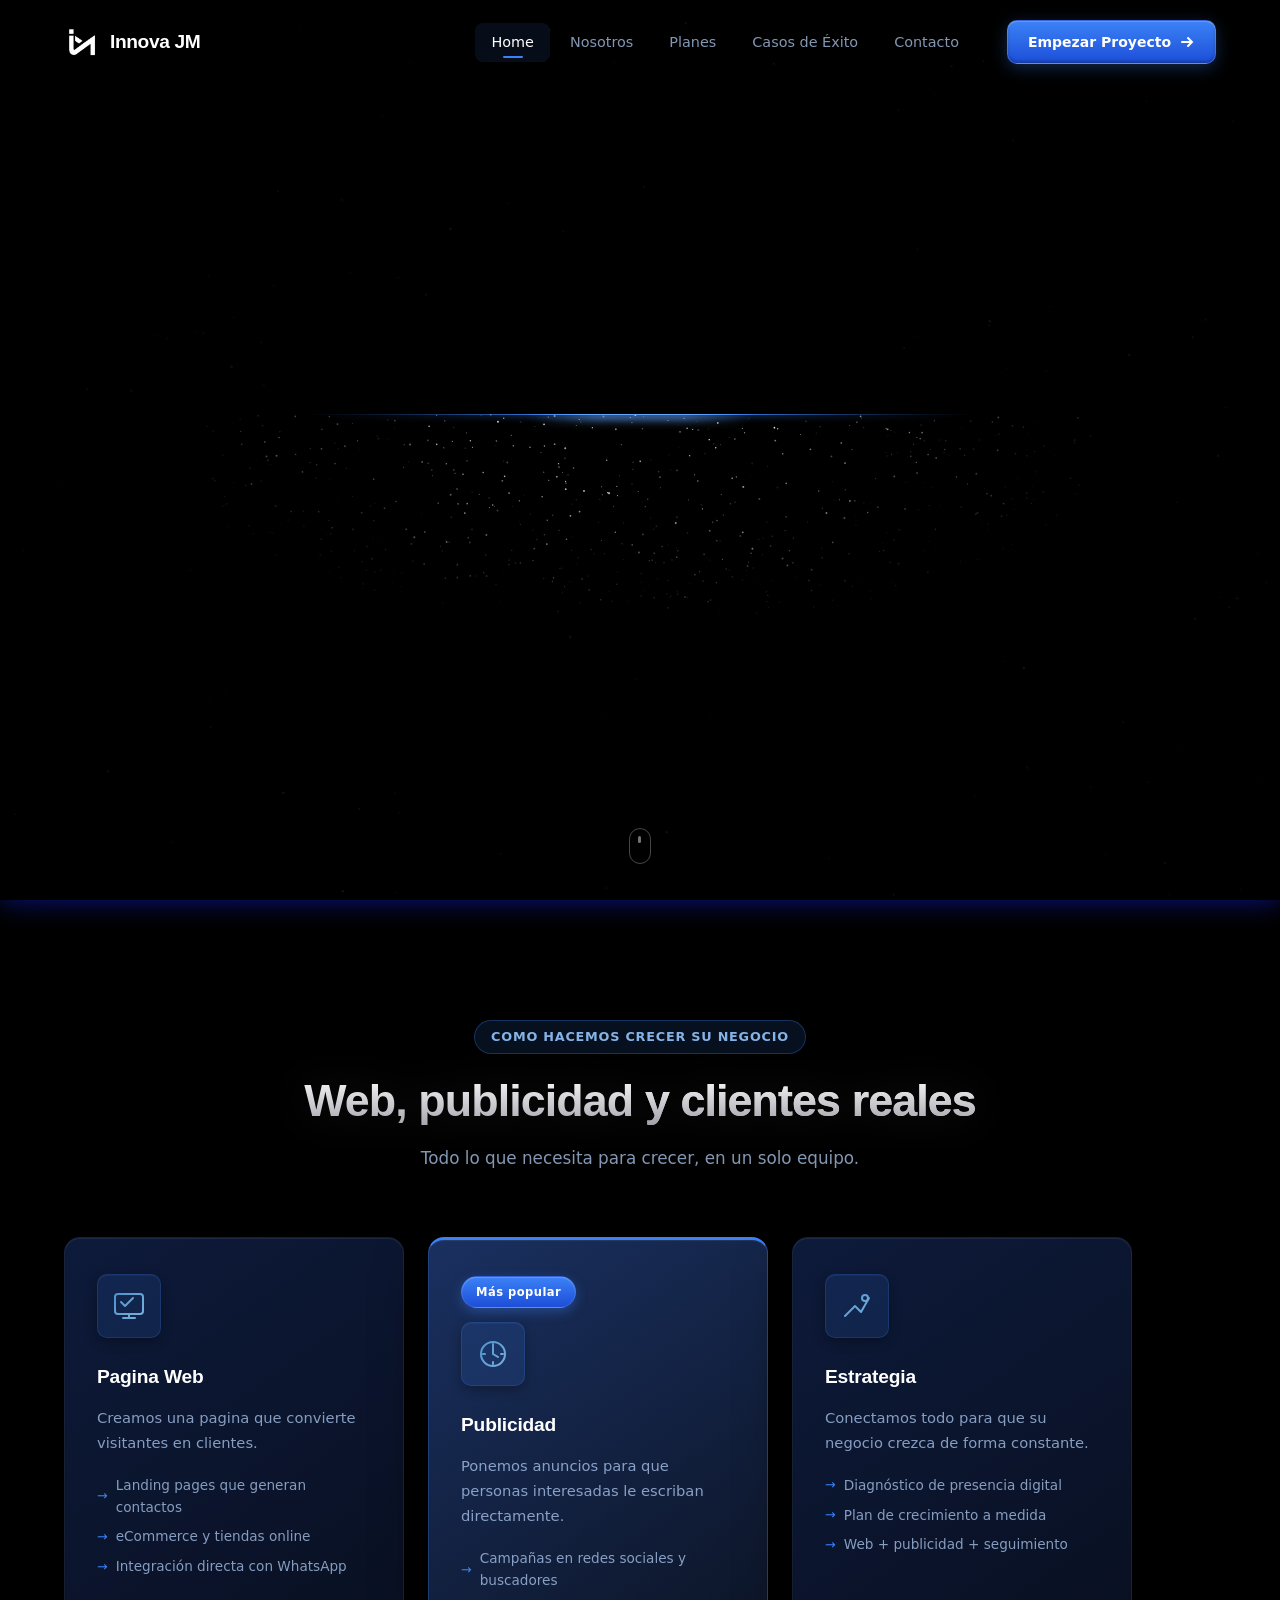
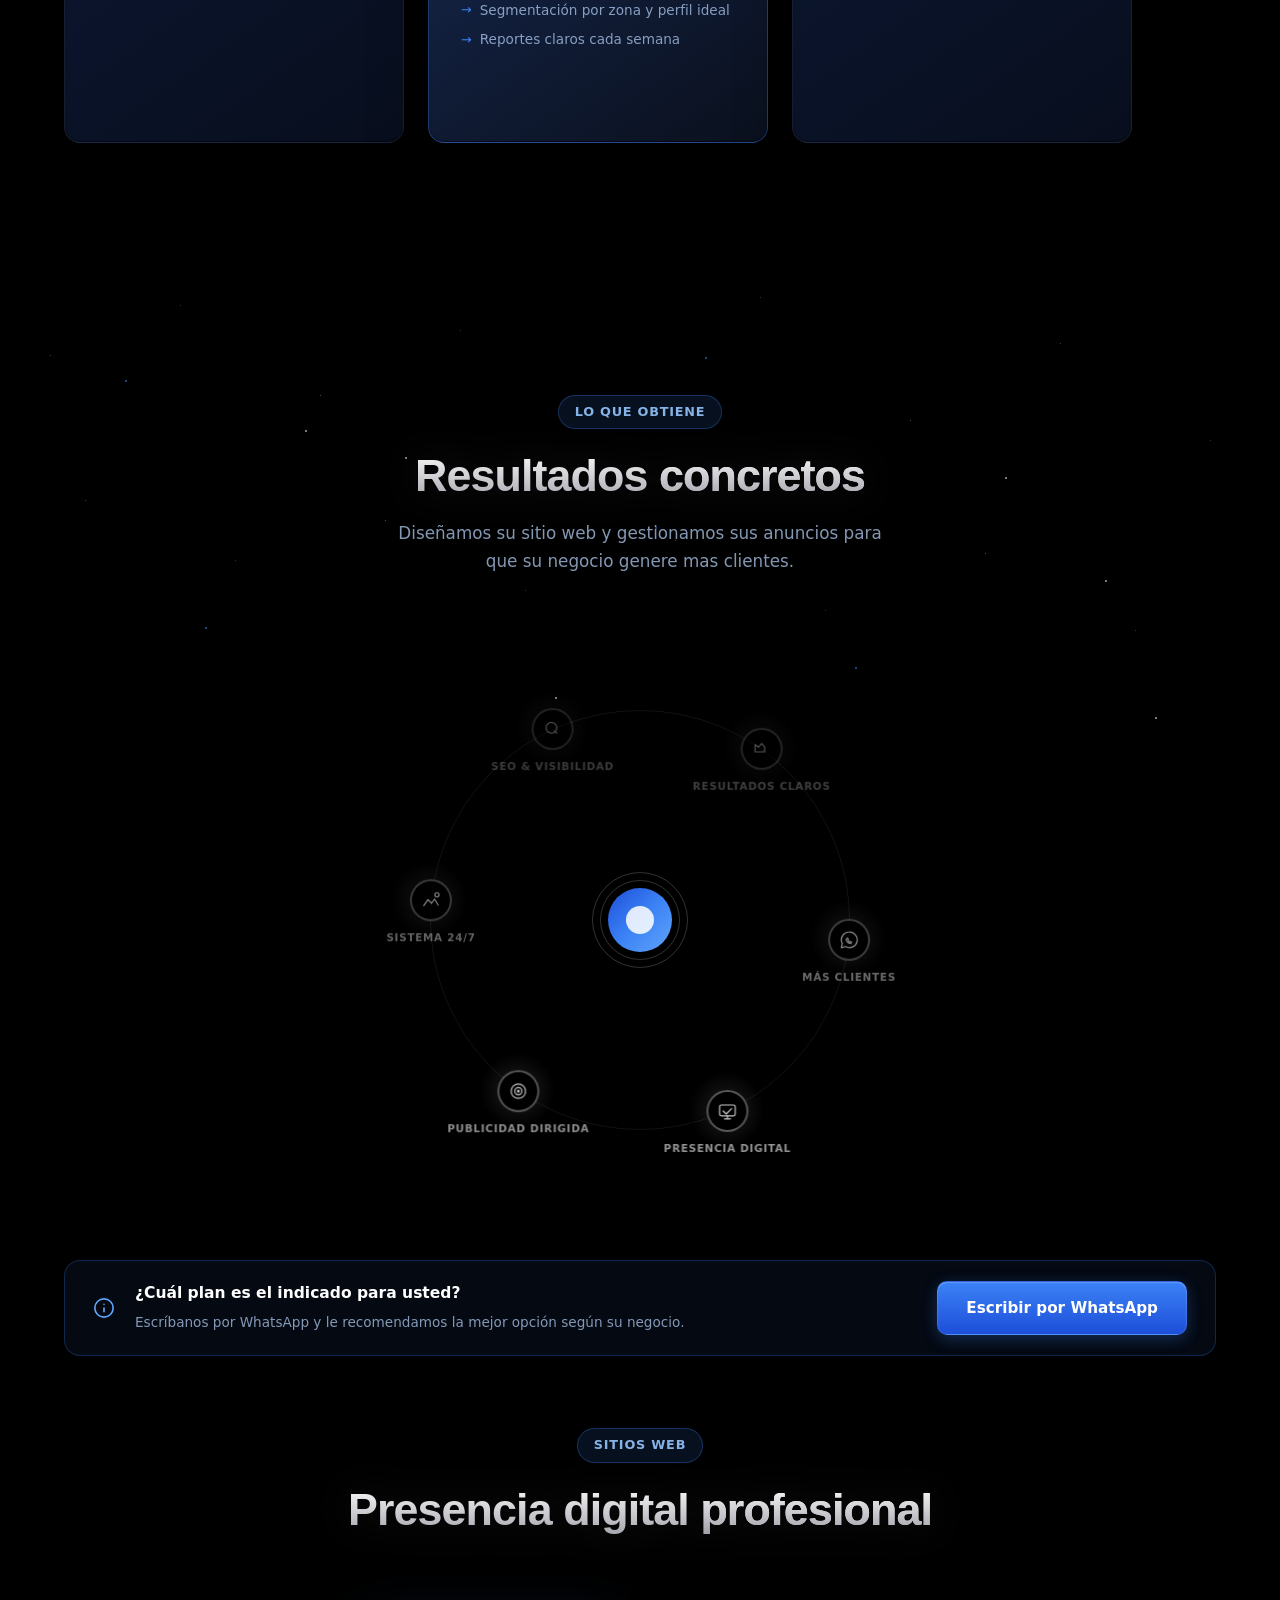
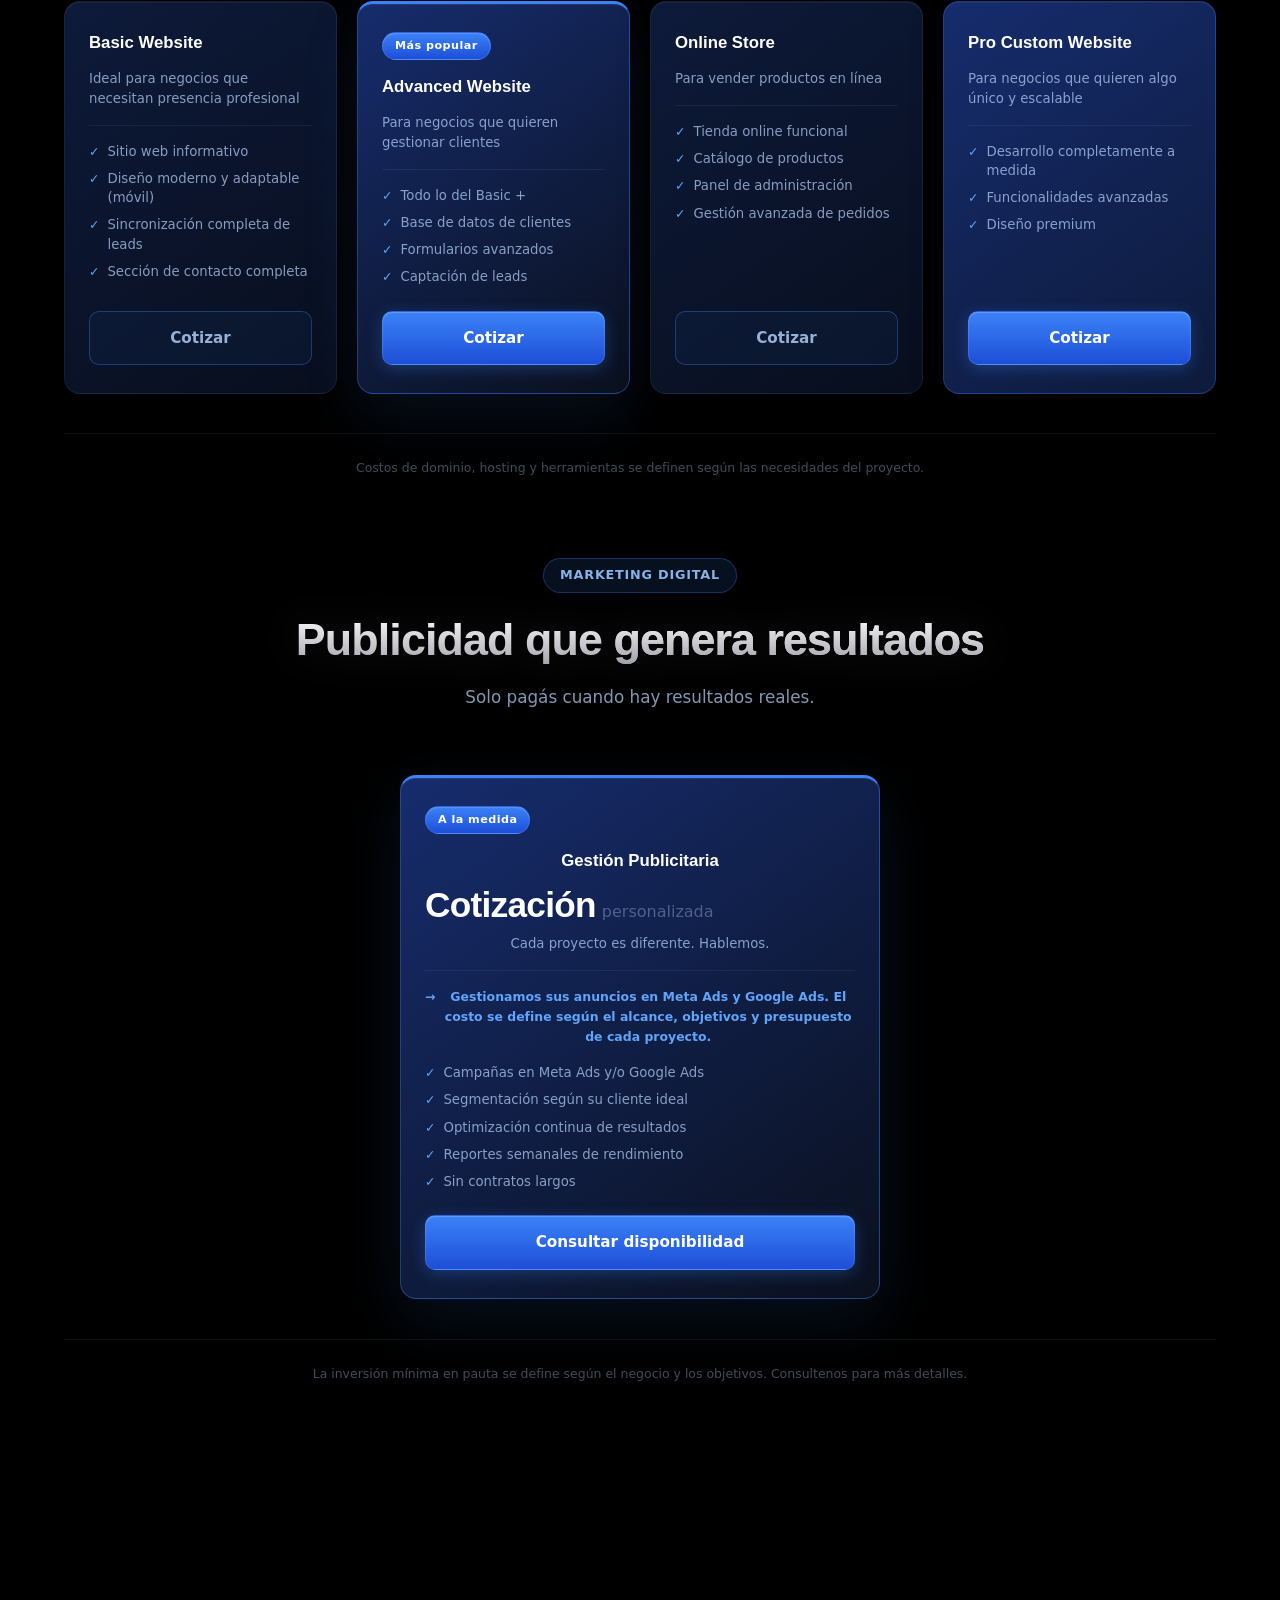
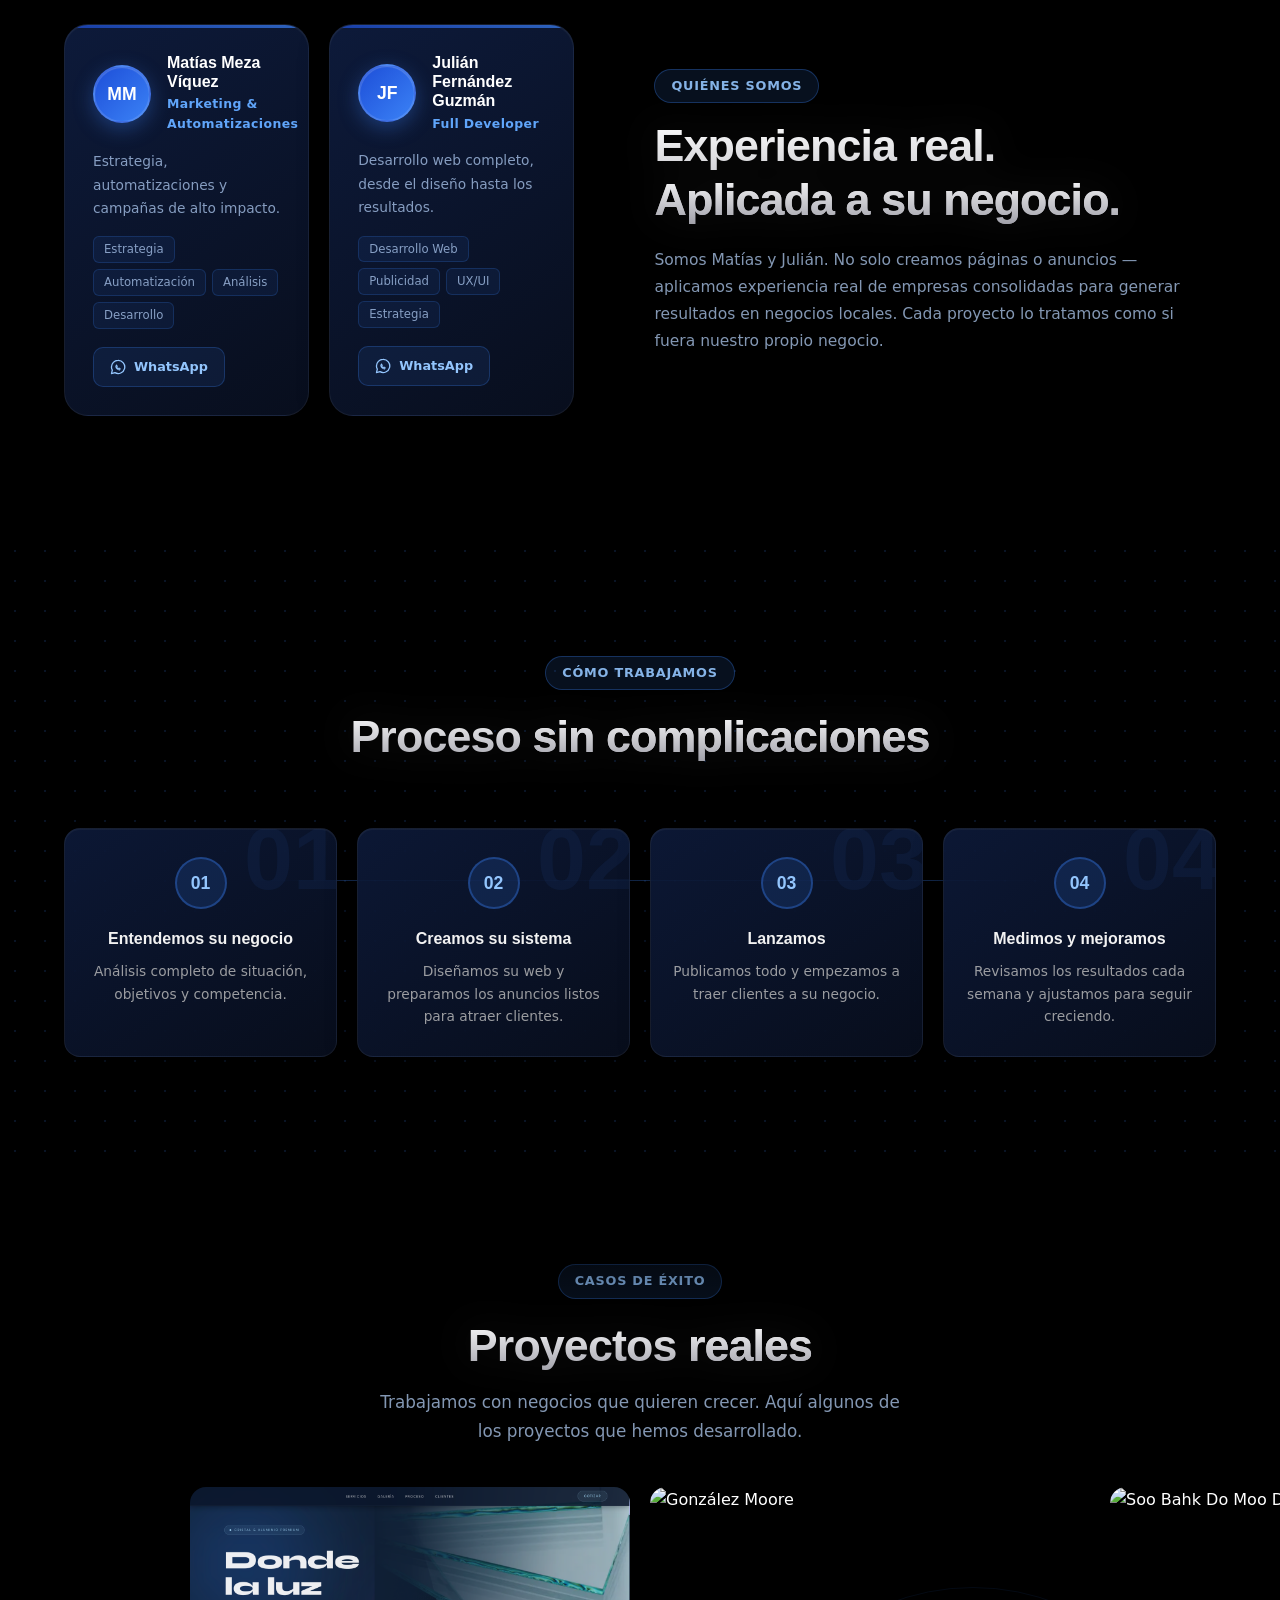
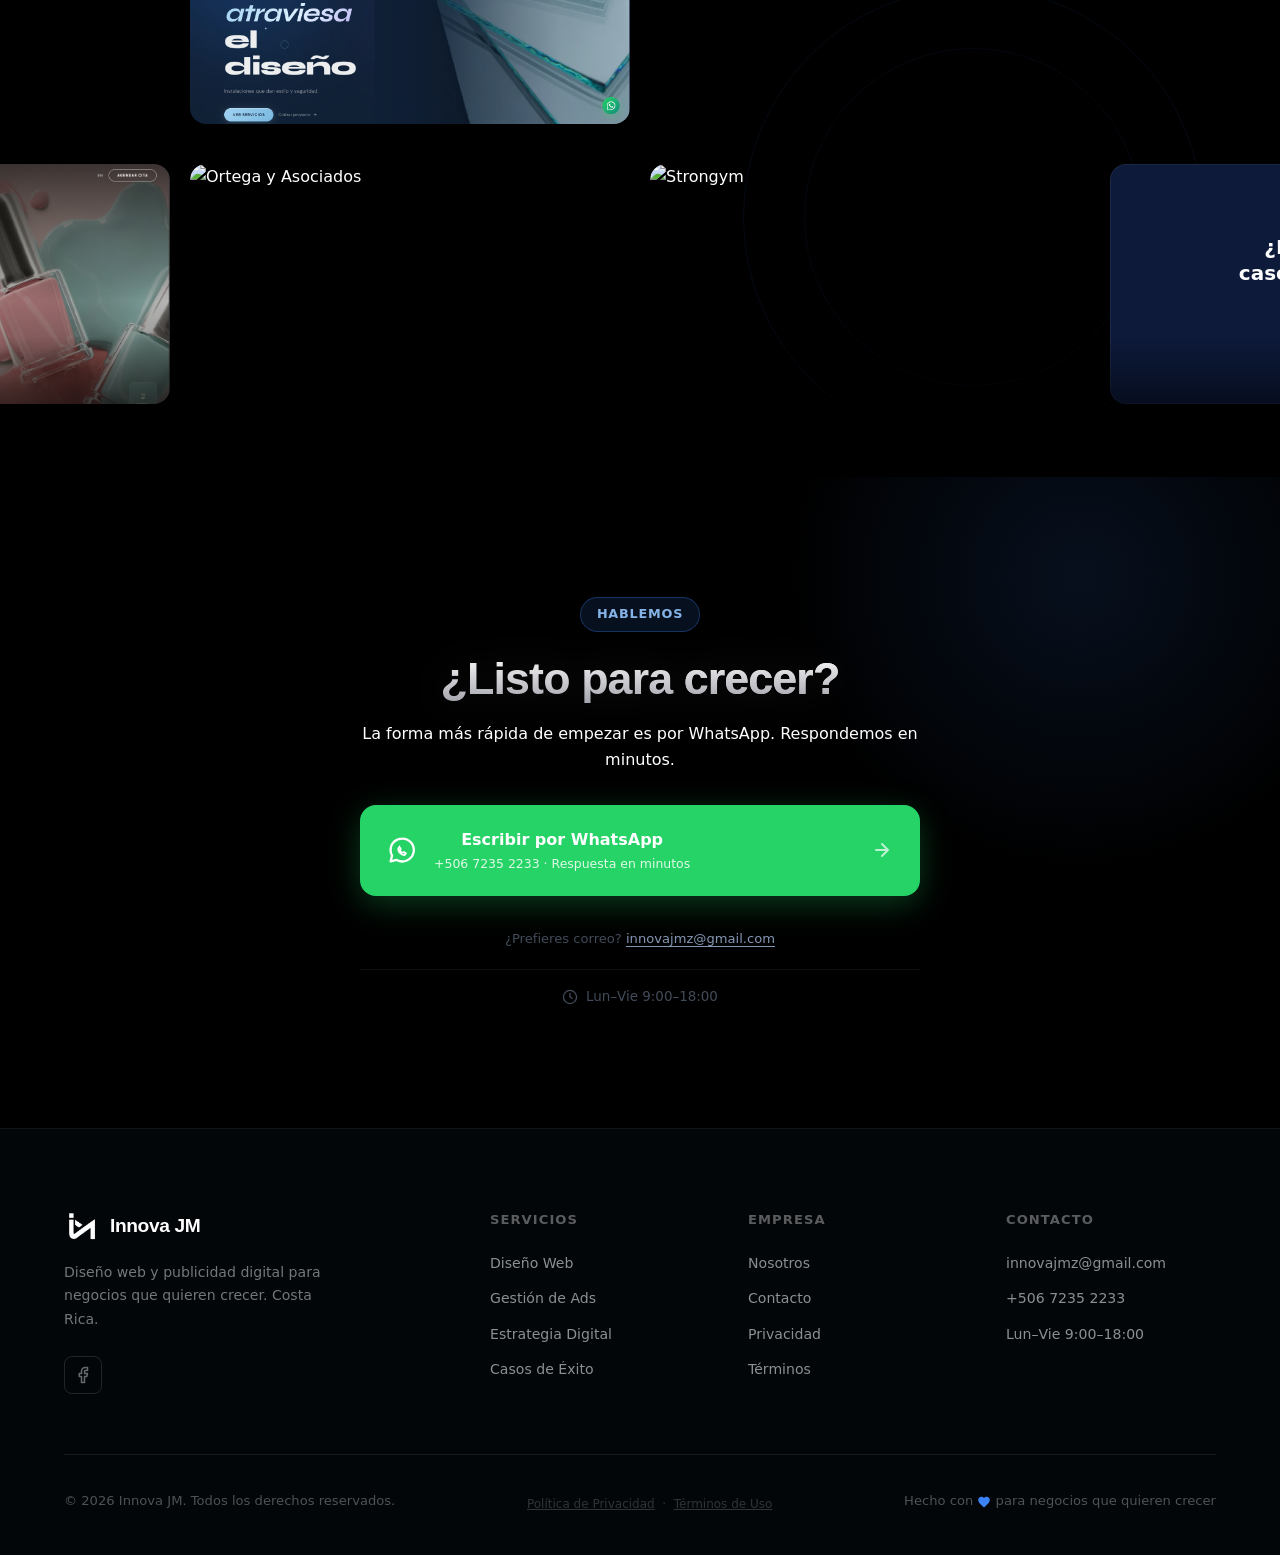
==== commit f3129cdc: "Interactive hover buttons + remove commission pricing from ad card - Buttons: JS injects ihb-text/ih" ====
--- a/index.html
+++ b/index.html
@@ -476,14 +476,14 @@
       <div class="plans-grid plans-grid--1" style="max-width:480px;margin:0 auto;">
 
         <div class="plan-card plan-featured reveal" data-delay="0" style="text-align:center;">
-          <div class="plan-badge">Sin costo fijo</div>
-          <div class="plan-name">Gestión por Comisión</div>
+          <div class="plan-badge">A la medida</div>
+          <div class="plan-name">Gestión Publicitaria</div>
           <div class="plan-price">
-            <span class="price-num">20%</span>
-            <span class="price-period" style="font-size:1rem;"> de comisión</span>
-          </div>
-          <div class="plan-tagline">Sobre la inversión en pauta publicitaria</div>
-          <div class="plan-focus">Sin mensualidades fijas. Gestionamos sus anuncios y cobramos solo un 20% de lo que usted invierte en pauta. Si invierte más, nosotros trabajamos más.</div>
+            <span class="price-num" style="font-size:2.2rem;letter-spacing:-0.02em;">Cotización</span>
+            <span class="price-period" style="font-size:1rem;"> personalizada</span>
+          </div>
+          <div class="plan-tagline">Cada proyecto es diferente. Hablemos.</div>
+          <div class="plan-focus">Gestionamos sus anuncios en Meta Ads y Google Ads. El costo se define según el alcance, objetivos y presupuesto de cada proyecto.</div>
           <ul class="plan-features" style="text-align:left;">
             <li>Campañas en Meta Ads y/o Google Ads</li>
             <li>Segmentación según su cliente ideal</li>
--- a/css/styles.css
+++ b/css/styles.css
@@ -435,8 +435,13 @@
 .btn-danger:hover,
 .btn-accent:hover {
   background: linear-gradient(180deg, #60A5FA 0%, #2563EB 100%);
-  transform: translateY(-2px);
   box-shadow: 0 8px 28px rgba(59,130,246,0.45);
+}
+
+.btn-ghost:hover {
+  border-color: rgba(59,130,246,0.6);
+  color: #FFFFFF;
+  background: rgba(59,130,246,0.12);
 }
 
 .btn-glow {
@@ -451,6 +456,62 @@
 
 .btn-arrow { transition: transform var(--transition); }
 .btn:hover .btn-arrow { transform: translateX(4px); }
+
+/* ---- Interactive Hover Button animation ---- */
+.ihb-text {
+  display: inline-block;
+  transition: transform 300ms ease, opacity 300ms ease;
+  position: relative;
+  z-index: 1;
+}
+.btn:hover .ihb-text {
+  transform: translateX(48px);
+  opacity: 0;
+}
+
+.ihb-hover {
+  position: absolute;
+  inset: 0;
+  display: flex;
+  align-items: center;
+  justify-content: center;
+  gap: 8px;
+  transform: translateX(48px);
+  opacity: 0;
+  transition: transform 300ms ease, opacity 300ms ease;
+  z-index: 10;
+  pointer-events: none;
+  white-space: nowrap;
+}
+.btn:hover .ihb-hover {
+  transform: translateX(-4px);
+  opacity: 1;
+}
+
+.ihb-blob {
+  position: absolute;
+  left: 20%;
+  top: 40%;
+  width: 8px;
+  height: 8px;
+  border-radius: 50%;
+  transform: scale(1);
+  transition: left 300ms ease, top 300ms ease, width 300ms ease, height 300ms ease,
+              transform 300ms ease, border-radius 300ms ease;
+  z-index: 0;
+  pointer-events: none;
+}
+.btn:hover .ihb-blob {
+  left: 0;
+  top: 0;
+  width: 100%;
+  height: 100%;
+  border-radius: inherit;
+  transform: scale(1.8);
+}
+.btn-accent .ihb-blob,
+.btn-danger .ihb-blob  { background: rgba(255,255,255,0.15); }
+.btn-ghost .ihb-blob   { background: rgba(59,130,246,0.4); }
 
 /* ---- REVEAL ANIMATIONS ---- */
 .reveal {
@@ -1741,12 +1802,12 @@
     inset 0 -1px 1px rgba(0,0,0,0.5);
 }
 
-.cin-fbadge-1 { top: 20%; left: 8px; }
-.cin-fbadge-2 { bottom: 20%; right: 8px; }
+.cin-fbadge-1 { top: 35%; left: 8px; }
+.cin-fbadge-2 { bottom: 30%; right: 8px; }
 
 @media (min-width: 1024px) {
-  .cin-fbadge-1 { top: 25%; left: 40px; border-radius: 20px; padding: 16px; gap: 16px; }
-  .cin-fbadge-2 { bottom: 25%; right: 40px; border-radius: 20px; padding: 16px; gap: 16px; }
+  .cin-fbadge-1 { top: 32%; left: calc(50% - 280px); border-radius: 20px; padding: 16px; gap: 16px; }
+  .cin-fbadge-2 { bottom: 22%; right: calc(50% - 280px); border-radius: 20px; padding: 16px; gap: 16px; }
 }
 
 .cin-fbadge-icon {
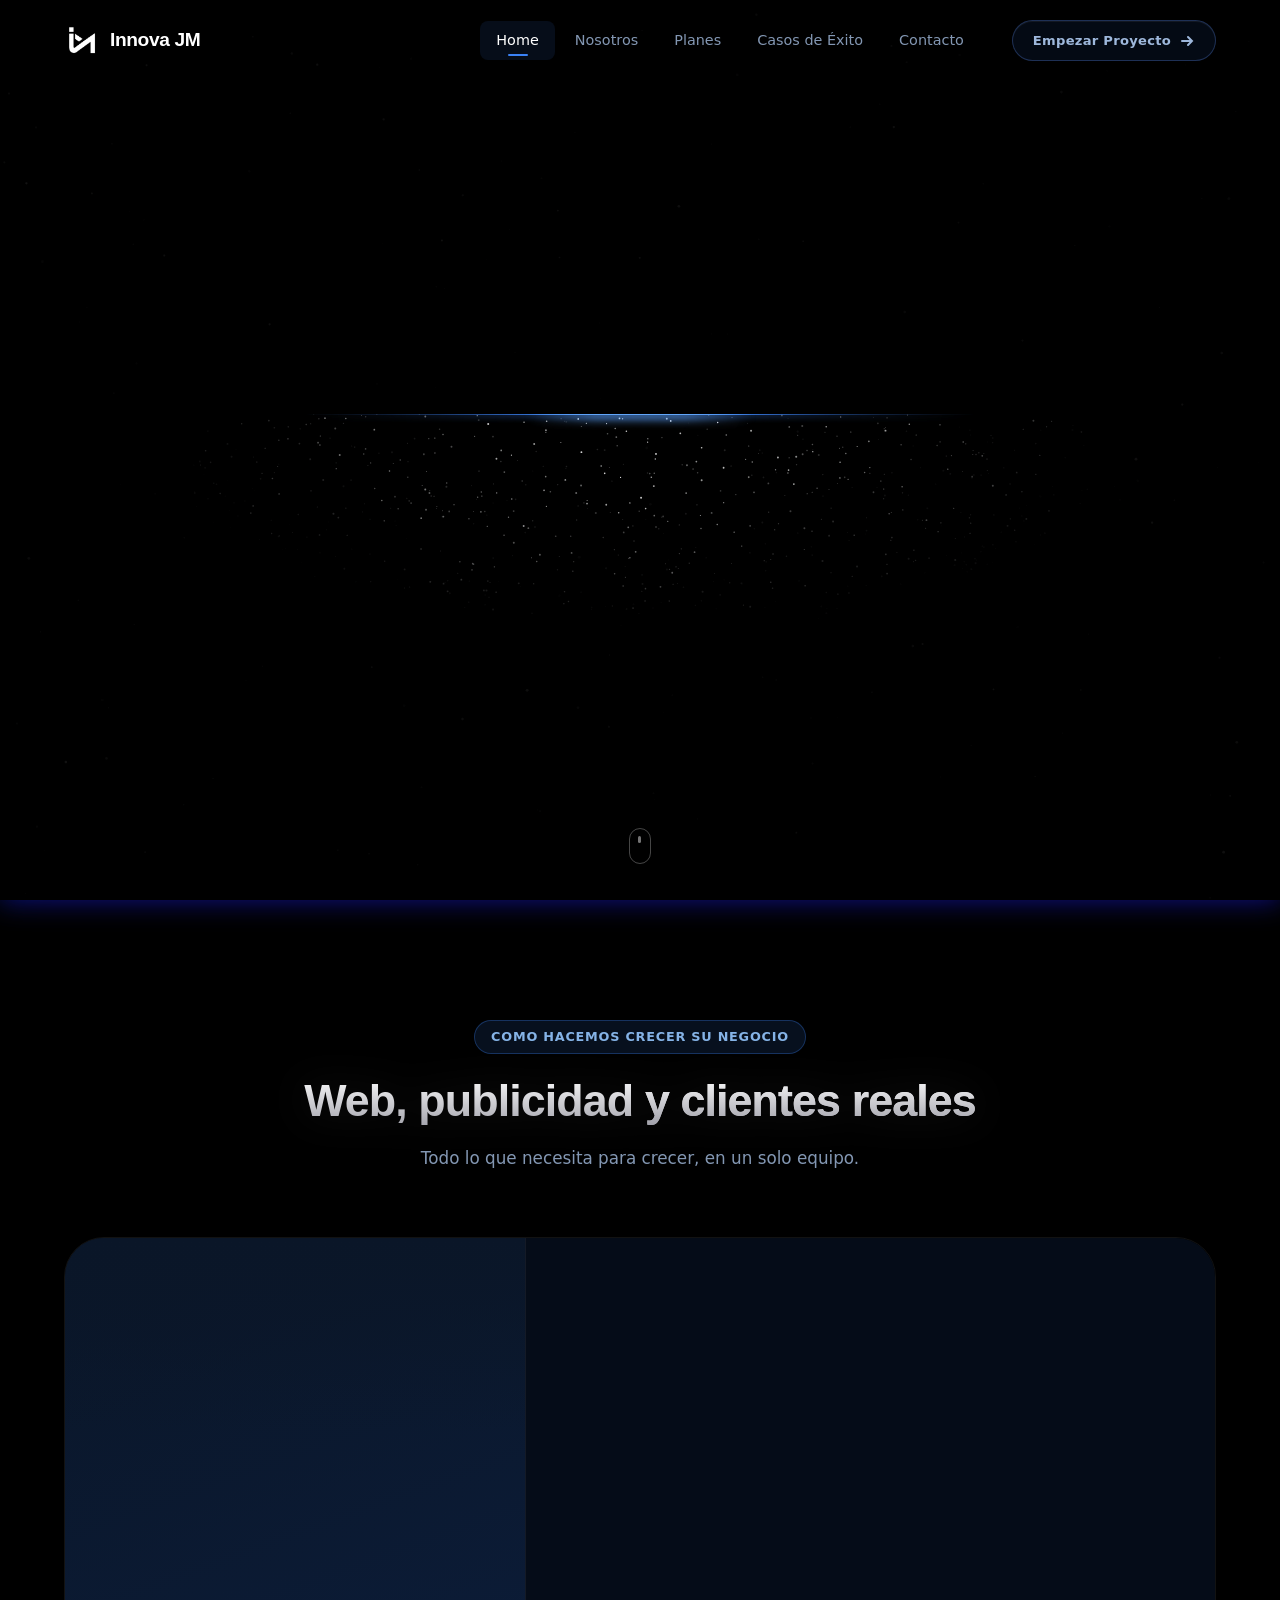
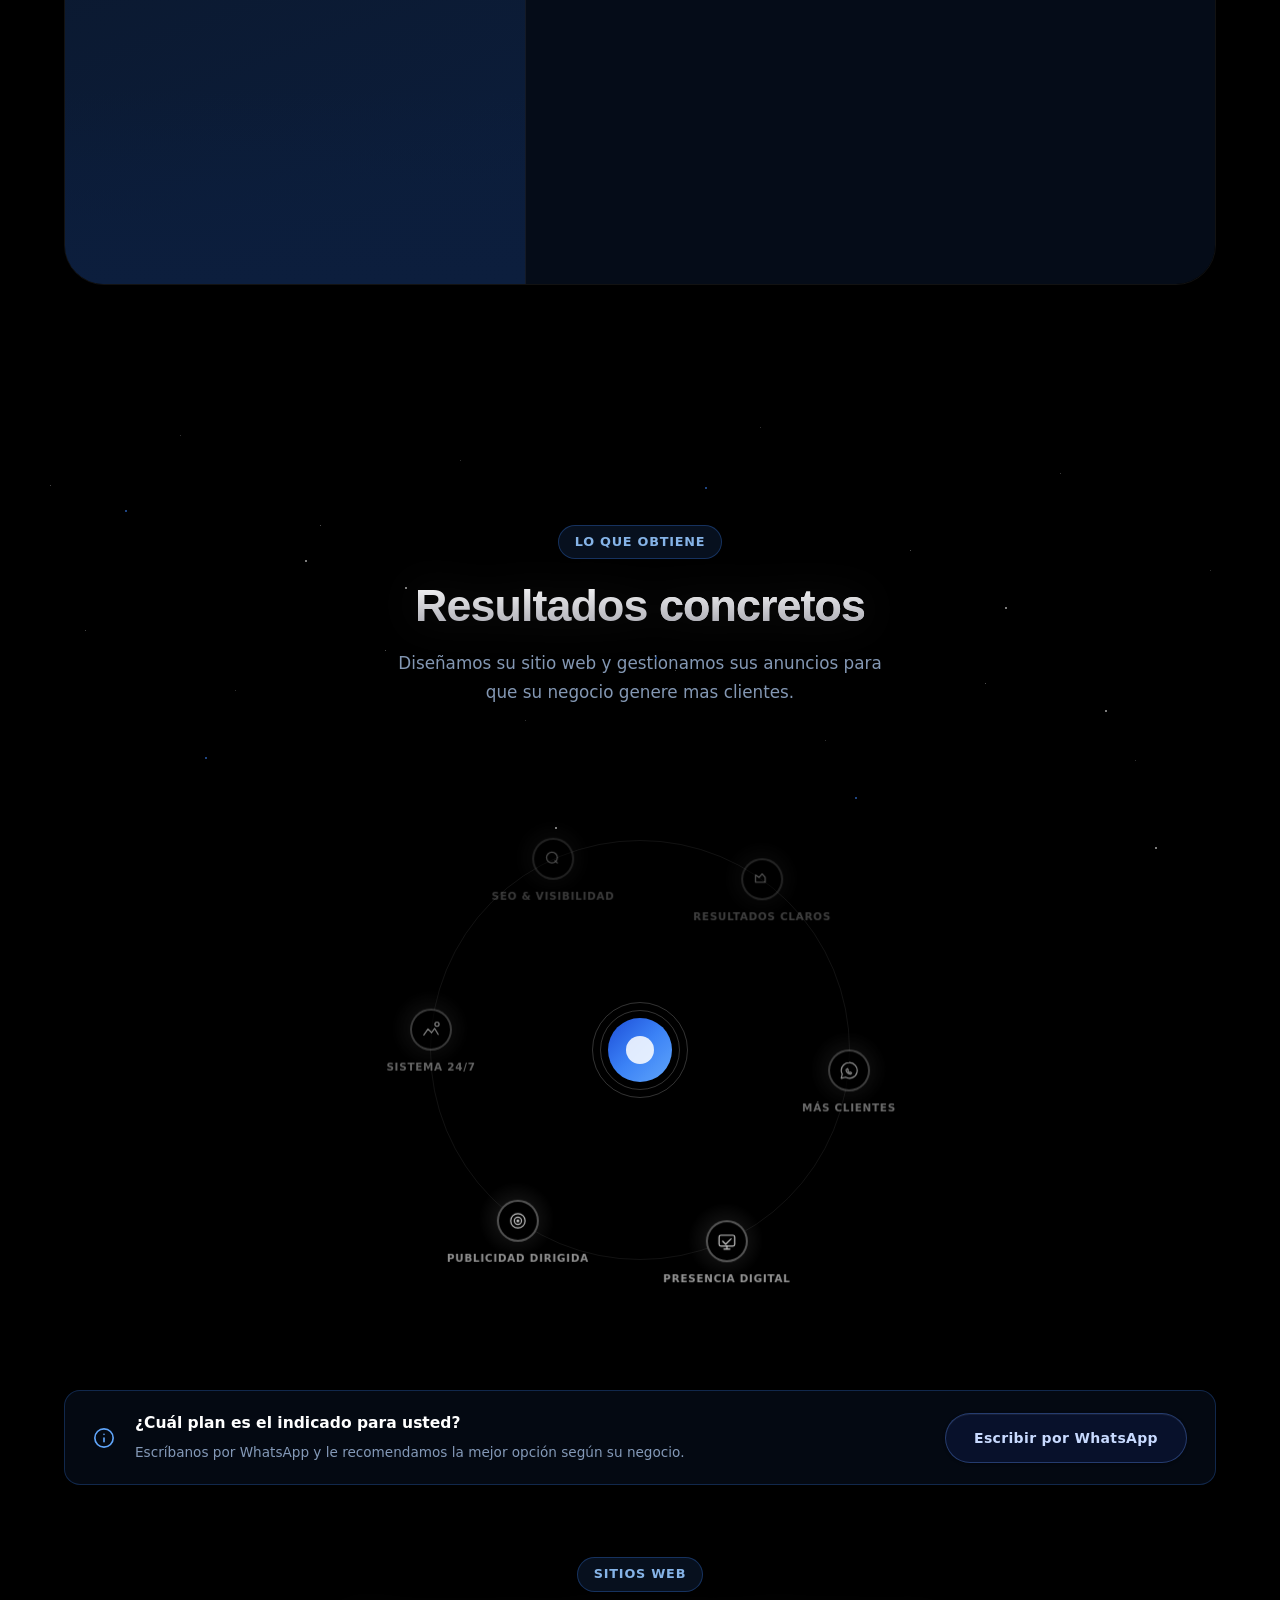
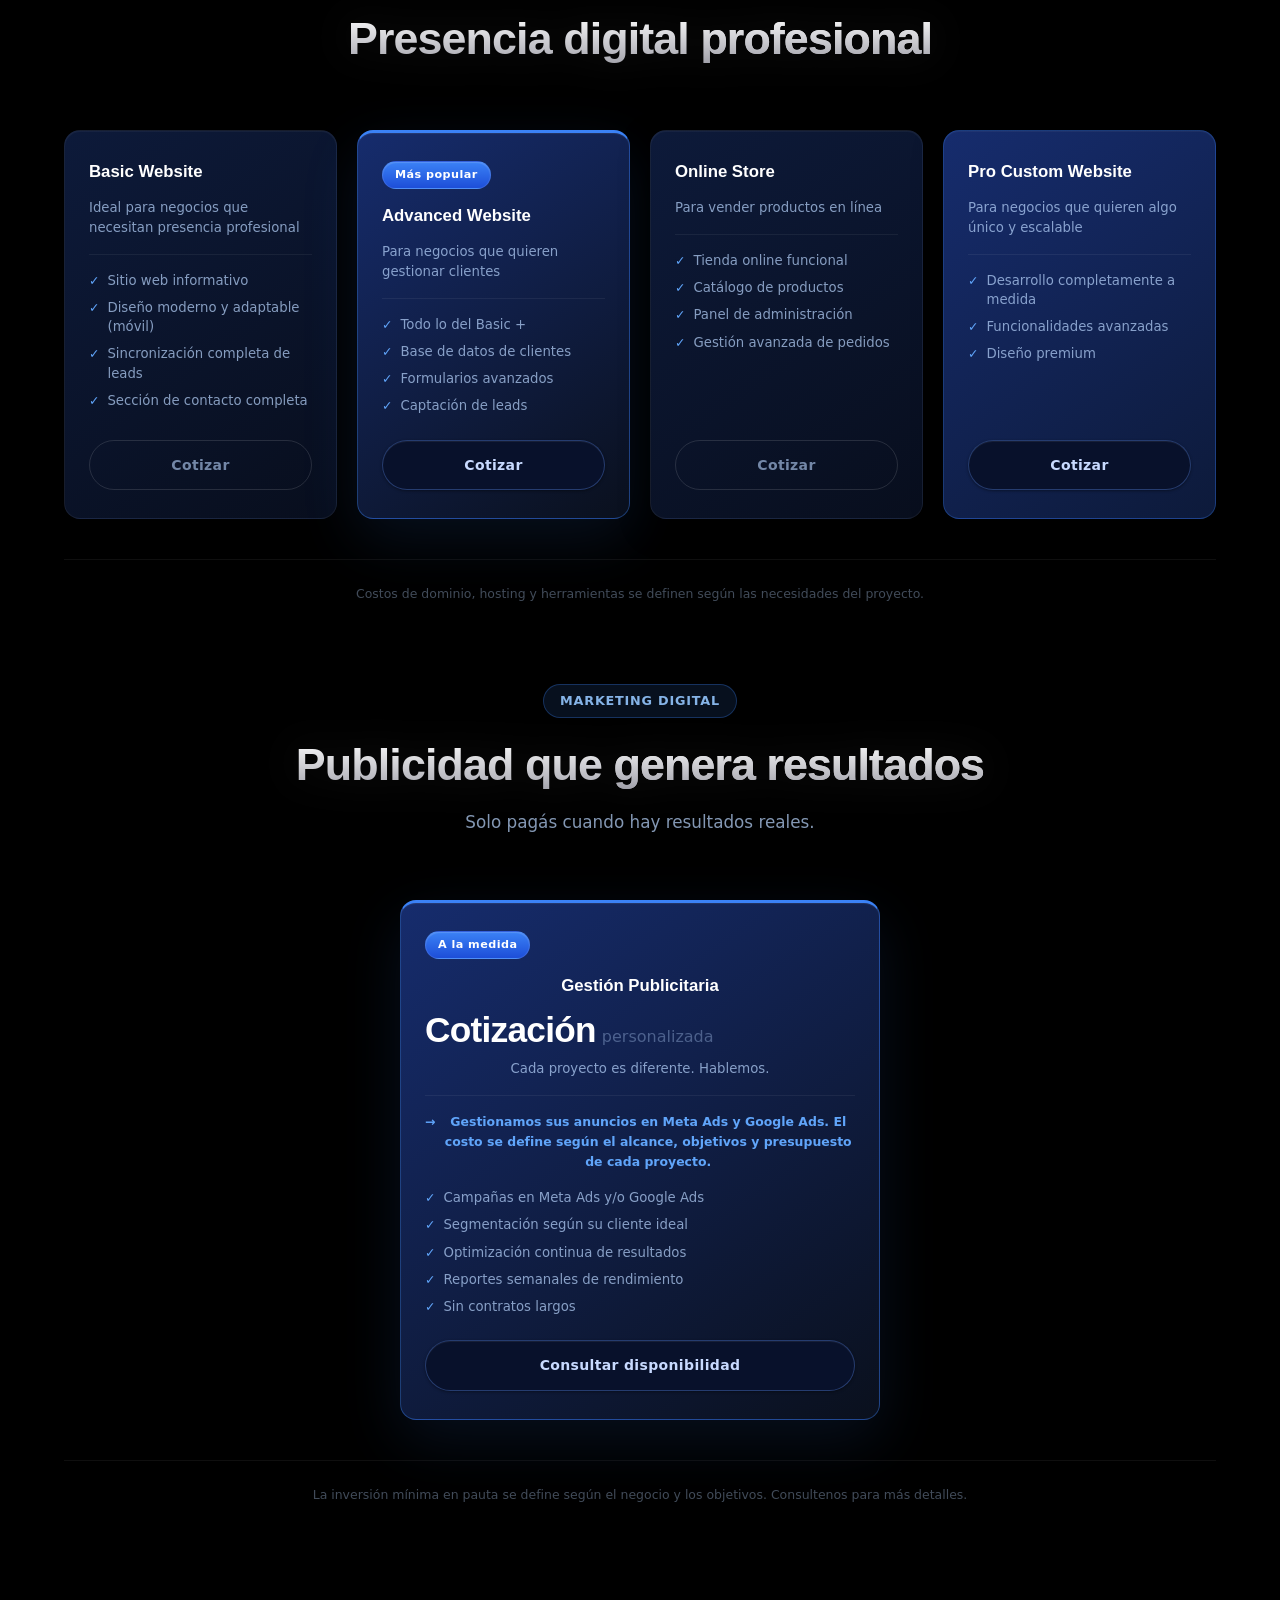
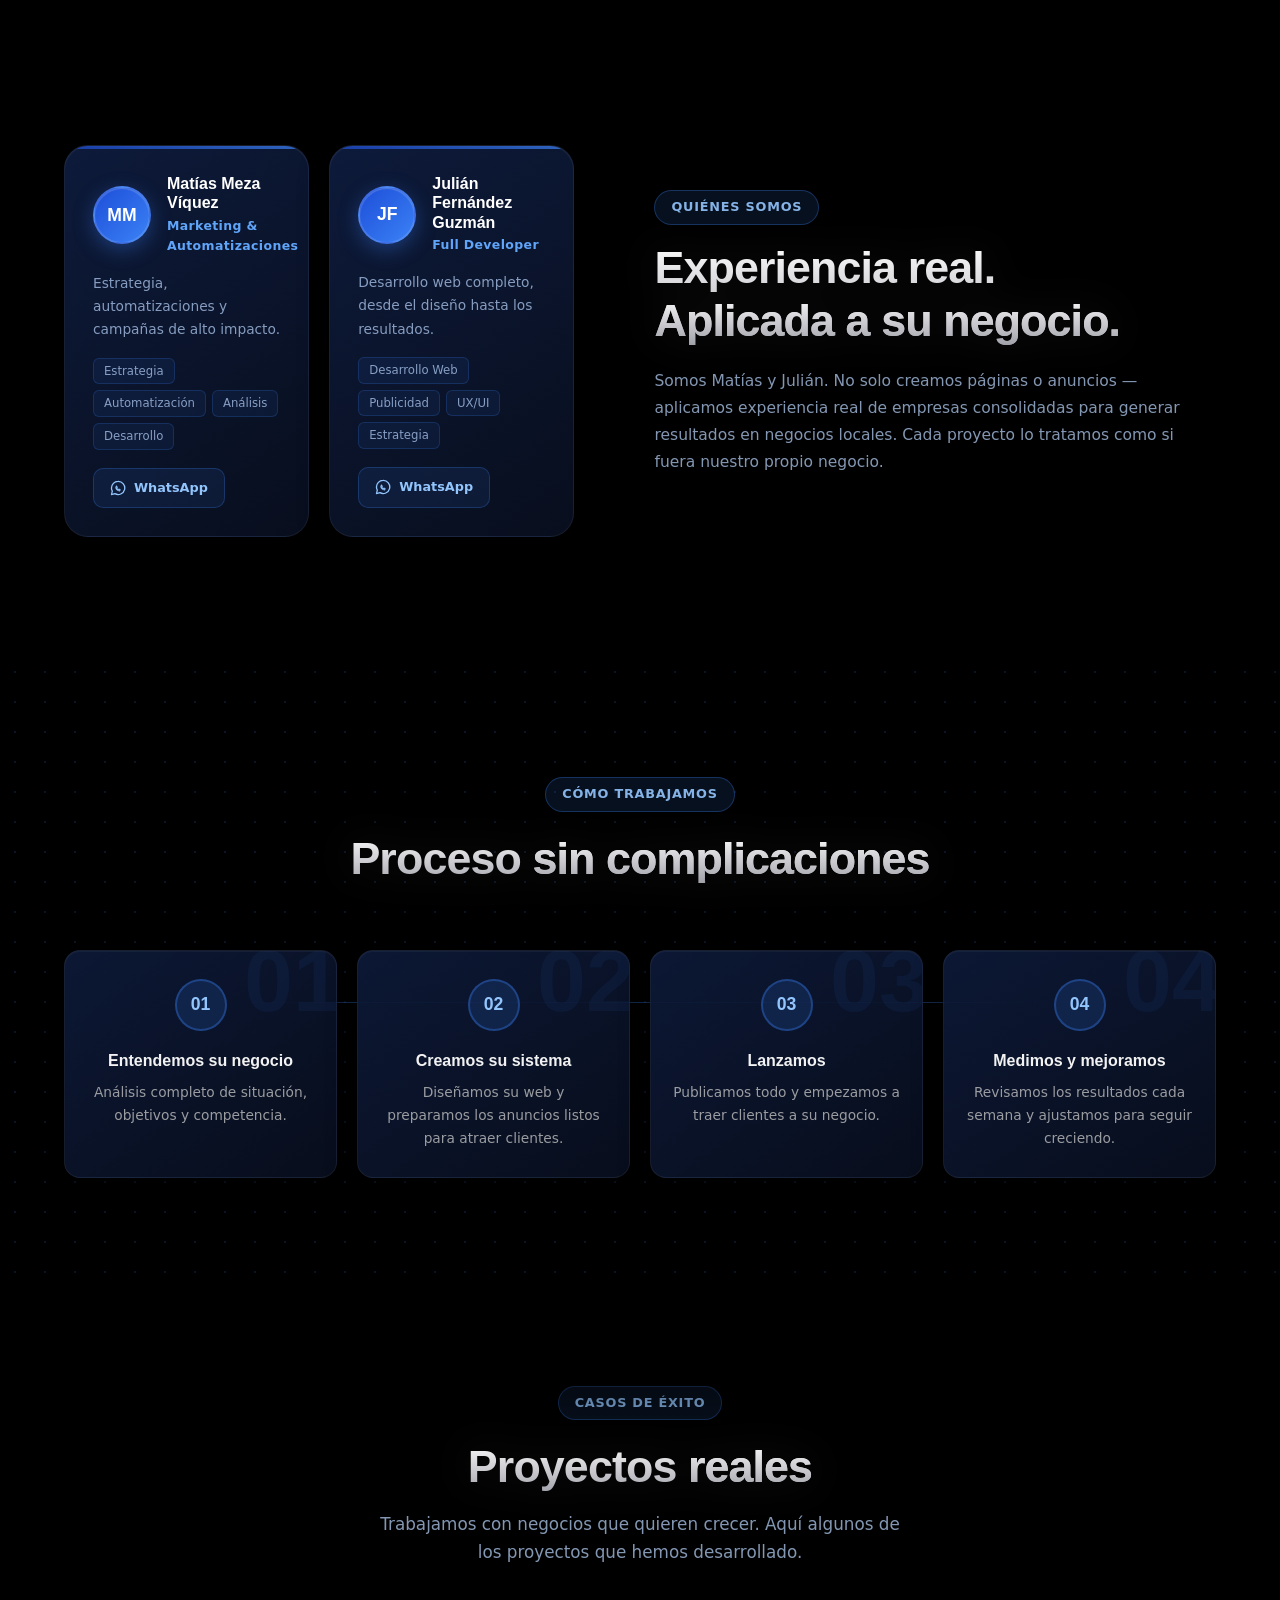
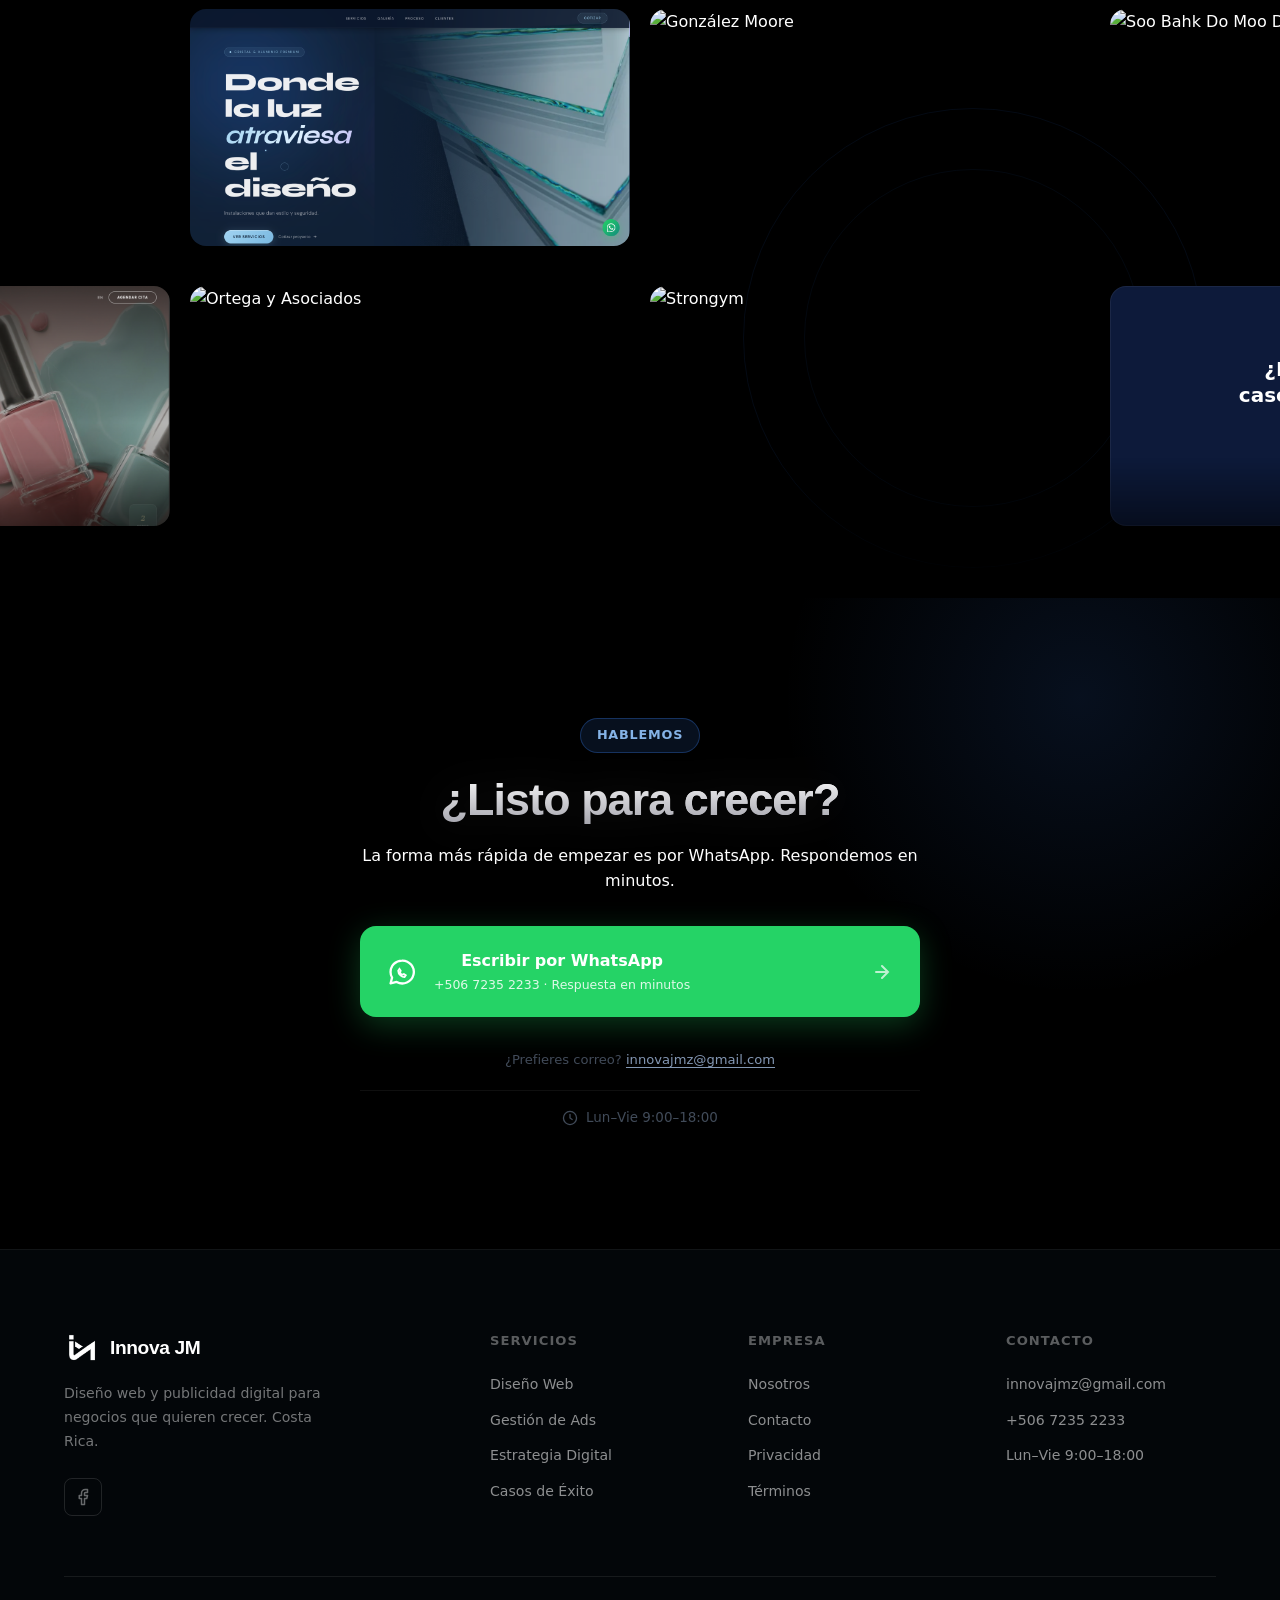
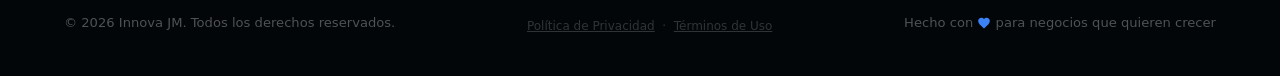
==== commit fc2572f6: "Replace services section with animated feature carousel" ====
--- a/index.html
+++ b/index.html
@@ -275,82 +275,15 @@
         <p class="section-sub">Todo lo que necesita para crecer, en un solo equipo.</p>
       </div>
 
-      <div class="services-scroll-wrap">
-      <div class="services-grid">
-        <div class="service-card reveal" data-delay="0">
-          <div class="card-icon">
-            <svg width="32" height="32" viewBox="0 0 32 32" fill="none" aria-hidden="true">
-              <rect x="2" y="4" width="28" height="20" rx="3" stroke="url(#sg1)" stroke-width="2" />
-              <path d="M10 28h12M16 24v4" stroke="url(#sg1)" stroke-width="2" stroke-linecap="round" />
-              <path d="M8 12l4 4 8-8" stroke="url(#sg1)" stroke-width="2" stroke-linecap="round"
-                stroke-linejoin="round" />
-              <defs>
-                <linearGradient id="sg1" x1="0" y1="0" x2="32" y2="32" gradientUnits="userSpaceOnUse">
-                  <stop stop-color="#4A8FCC" />
-                  <stop offset="1" stop-color="#7FB5E0" />
-                </linearGradient>
-              </defs>
-            </svg>
-          </div>
-          <h3>Pagina Web</h3>
-          <p>Creamos una pagina que convierte visitantes en clientes.</p>
-          <ul class="card-features">
-            <li>Landing pages que generan contactos</li>
-            <li>eCommerce y tiendas online</li>
-            <li>Integración directa con WhatsApp</li>
-          </ul>
-          <div class="card-arrow">→</div>
-        </div>
-
-        <div class="service-card reveal featured" data-delay="100">
-          <div class="featured-badge">Más popular</div>
-          <div class="card-icon">
-            <svg width="32" height="32" viewBox="0 0 32 32" fill="none" aria-hidden="true">
-              <circle cx="16" cy="16" r="12" stroke="url(#sg2)" stroke-width="2" />
-              <path d="M16 8v8l5 3" stroke="url(#sg2)" stroke-width="2" stroke-linecap="round" />
-              <path d="M6 16h2M24 16h2M16 6v2M16 24v2" stroke="url(#sg2)" stroke-width="2" stroke-linecap="round" />
-              <defs>
-                <linearGradient id="sg2" x1="0" y1="0" x2="32" y2="32" gradientUnits="userSpaceOnUse">
-                  <stop stop-color="#4A8FCC" />
-                  <stop offset="1" stop-color="#7FB5E0" />
-                </linearGradient>
-              </defs>
-            </svg>
-          </div>
-          <h3>Publicidad</h3>
-          <p>Ponemos anuncios para que personas interesadas le escriban directamente.</p>
-          <ul class="card-features">
-            <li>Campañas en redes sociales y buscadores</li>
-            <li>Segmentación por zona y perfil ideal</li>
-            <li>Reportes claros cada semana</li>
-          </ul>
-          <div class="card-arrow">→</div>
-        </div>
-
-        <div class="service-card reveal" data-delay="200">
-          <div class="card-icon">
-            <svg width="32" height="32" viewBox="0 0 32 32" fill="none" aria-hidden="true">
-              <path d="M4 26L14 16l6 6 8-14" stroke="url(#sg3)" stroke-width="2" stroke-linecap="round"
-                stroke-linejoin="round" />
-              <circle cx="24" cy="8" r="3" stroke="url(#sg3)" stroke-width="2" />
-              <defs>
-                <linearGradient id="sg3" x1="0" y1="0" x2="32" y2="32" gradientUnits="userSpaceOnUse">
-                  <stop stop-color="#4A8FCC" />
-                  <stop offset="1" stop-color="#7FB5E0" />
-                </linearGradient>
-              </defs>
-            </svg>
-          </div>
-          <h3>Estrategia</h3>
-          <p>Conectamos todo para que su negocio crezca de forma constante.</p>
-          <ul class="card-features">
-            <li>Diagnóstico de presencia digital</li>
-            <li>Plan de crecimiento a medida</li>
-            <li>Web + publicidad + seguimiento</li>
-          </ul>
-          <div class="card-arrow">→</div>
-        </div>
-      </div>
+      <div class="fcarousel reveal" id="fcarousel">
+        <div class="fcarousel-left">
+          <div class="fcarousel-fade fcarousel-fade--top"></div>
+          <div class="fcarousel-fade fcarousel-fade--bot"></div>
+          <div class="fcarousel-pills" id="fcPills"></div>
+        </div>
+        <div class="fcarousel-right">
+          <div class="fcarousel-cards" id="fcCards"></div>
+        </div>
       </div>
     </div>
   </section>
--- a/css/styles.css
+++ b/css/styles.css
@@ -321,25 +321,29 @@
   display: flex;
   align-items: center;
   gap: 8px;
-  padding: 10px 20px;
-  background: linear-gradient(180deg, #3B82F6 0%, #1D4ED8 100%);
-  border-radius: 10px;
-  font-size: 0.875rem;
+  padding: 9px 20px;
+  background: rgba(59,130,246,0.08);
+  border-radius: 9999px;
+  font-size: 0.82rem;
   font-weight: 600;
-  color: white;
-  border: 1px solid rgba(255,255,255,0.12);
-  box-shadow: 0 4px 16px rgba(59,130,246,0.3),
-              inset 0 1px 1px rgba(255,255,255,0.22),
-              inset 0 -2px 3px rgba(0,0,0,0.25);
-  transition: all var(--transition);
+  letter-spacing: 0.02em;
+  color: rgba(186,215,255,0.85);
+  border: 1px solid rgba(99,149,255,0.28);
+  box-shadow: 0 0 0 0 rgba(59,130,246,0),
+              inset 0 1px 0 rgba(255,255,255,0.06);
+  transition: all 0.25s ease;
   flex-shrink: 0;
   white-space: nowrap;
+  backdrop-filter: blur(8px);
+  -webkit-backdrop-filter: blur(8px);
 }
 
 .nav-cta:hover {
-  background: linear-gradient(180deg, #60A5FA 0%, #2563EB 100%);
-  transform: translateY(-1px);
-  box-shadow: 0 8px 24px rgba(59,130,246,0.45);
+  color: #ffffff;
+  border-color: rgba(99,149,255,0.65);
+  background: rgba(59,130,246,0.14);
+  box-shadow: 0 0 18px rgba(59,130,246,0.22),
+              inset 0 1px 0 rgba(255,255,255,0.1);
 }
 
 .hamburger {
@@ -379,80 +383,71 @@
   display: inline-flex;
   align-items: center;
   gap: 8px;
-  padding: 14px 28px;
-  border-radius: var(--radius-sm);
+  padding: 13px 28px;
+  border-radius: 9999px;
   font-weight: 600;
-  font-size: 0.95rem;
-  transition: all var(--transition);
+  font-size: 0.875rem;
+  letter-spacing: 0.025em;
+  transition: all 0.25s ease;
   position: relative;
   overflow: hidden;
   cursor: none;
-}
-
-.btn-primary {
-  background: linear-gradient(180deg, #3B82F6 0%, #1D4ED8 100%);
-  color: white;
-  box-shadow: 0 4px 20px rgba(59,130,246,0.3),
-              inset 0 1px 1px rgba(255,255,255,0.25),
-              inset 0 -2px 3px rgba(0,0,0,0.3);
+  text-decoration: none;
+}
+
+/* Shimmer sweep on hover */
+.btn::after {
+  content: '';
+  position: absolute;
+  top: -50%;
+  left: -65%;
+  width: 35%;
+  height: 200%;
+  background: linear-gradient(90deg, transparent, rgba(255,255,255,0.07), transparent);
+  transform: skewX(-18deg);
+  transition: left 0.5s ease;
+  pointer-events: none;
+}
+.btn:hover::after { left: 130%; }
+
+/* Primary filled — dark glass with blue glow border */
+.btn-primary,
+.btn-accent,
+.btn-danger {
+  background: #08112b;
+  color: #c8daff;
+  border: 1px solid rgba(99,149,255,0.32);
+  box-shadow: inset 0 1px 0 rgba(255,255,255,0.06),
+              0 1px 3px rgba(0,0,0,0.4);
+}
+
+.btn-primary:hover,
+.btn-accent:hover,
+.btn-danger:hover {
+  color: #ffffff;
+  border-color: rgba(99,149,255,0.7);
+  box-shadow: 0 0 22px rgba(59,130,246,0.28),
+              0 0 60px rgba(59,130,246,0.1),
+              inset 0 1px 0 rgba(255,255,255,0.1);
+  background: #0c1838;
+}
+
+/* Ghost / outlined */
+.btn-ghost {
+  background: transparent;
+  color: rgba(186,215,255,0.6);
   border: 1px solid rgba(255,255,255,0.12);
 }
 
-.btn-primary:hover {
-  background: linear-gradient(180deg, #60A5FA 0%, #2563EB 100%);
-  transform: translateY(-2px);
-  box-shadow: 0 8px 32px rgba(59,130,246,0.45),
-              inset 0 1px 1px rgba(255,255,255,0.3),
-              inset 0 -2px 3px rgba(0,0,0,0.3);
-}
-
-.btn-ghost {
-  border: 1.5px solid rgba(59,130,246,0.35);
-  color: rgba(186,215,255,0.8);
-  background: rgba(59,130,246,0.06);
-}
-
 .btn-ghost:hover {
-  border-color: rgba(59,130,246,0.6);
-  color: #FFFFFF;
-  background: rgba(59,130,246,0.12);
-  transform: translateY(-2px);
+  color: #ffffff;
+  border-color: rgba(99,149,255,0.5);
+  background: rgba(59,130,246,0.07);
+  box-shadow: 0 0 16px rgba(59,130,246,0.15),
+              inset 0 1px 0 rgba(255,255,255,0.06);
 }
 
 .btn-full { width: 100%; justify-content: center; }
-
-/* Botón accent — usa azul en lugar de amarillo */
-.btn-danger,
-.btn-accent {
-  background: linear-gradient(180deg, #3B82F6 0%, #1D4ED8 100%);
-  color: #FFFFFF;
-  font-weight: 700;
-  box-shadow: 0 4px 16px rgba(59,130,246,0.3),
-              inset 0 1px 1px rgba(255,255,255,0.2);
-  border: 1px solid rgba(255,255,255,0.1);
-}
-
-.btn-danger:hover,
-.btn-accent:hover {
-  background: linear-gradient(180deg, #60A5FA 0%, #2563EB 100%);
-  box-shadow: 0 8px 28px rgba(59,130,246,0.45);
-}
-
-.btn-ghost:hover {
-  border-color: rgba(59,130,246,0.6);
-  color: #FFFFFF;
-  background: rgba(59,130,246,0.12);
-}
-
-.btn-glow {
-  position: absolute;
-  inset: 0;
-  background: var(--grad-h);
-  opacity: 0;
-  transition: opacity var(--transition);
-}
-
-.btn:hover .btn-glow { opacity: 0.12; }
 
 .btn-arrow { transition: transform var(--transition); }
 .btn:hover .btn-arrow { transform: translateX(4px); }
@@ -510,8 +505,9 @@
   transform: scale(1.8);
 }
 .btn-accent .ihb-blob,
-.btn-danger .ihb-blob  { background: rgba(255,255,255,0.15); }
-.btn-ghost .ihb-blob   { background: rgba(59,130,246,0.4); }
+.btn-primary .ihb-blob,
+.btn-danger .ihb-blob  { background: rgba(59,130,246,0.18); }
+.btn-ghost .ihb-blob   { background: rgba(59,130,246,0.15); }
 
 /* ---- REVEAL ANIMATIONS ---- */
 .reveal {
@@ -4622,11 +4618,14 @@
 
 /* ── ≤ 767px: Mobile ──────────────────────────────────────── */
 @media (max-width: 767px) {
+  /* Badges only work on desktop — hide on mobile */
+  .cin-float-badge { display: none; }
+
   /* Remove the "+CLIENTES" impact block — reduces stacked height */
   .cin-card-right-text { display: none; }
 
-  /* Two-item centered stack */
-  .cin-card-grid { gap: 12px; padding: 20px 16px; justify-content: center; }
+  /* Two-item stack — space-evenly distributes the empty card space */
+  .cin-card-grid { gap: 12px; padding: 24px 16px; justify-content: space-evenly; }
 
   /* Constrain wrapper to the 0.65 scaled visual height */
   .cin-mockup-wrapper { height: 340px; }
@@ -4710,3 +4709,292 @@
   .ro-card      { width: 130px; font-size: 0.6rem; }
 }
 
+/* ============================================================
+   FEATURE CAROUSEL — .fcarousel
+   ============================================================ */
+
+.fcarousel {
+  display: flex;
+  flex-direction: row;
+  width: 100%;
+  aspect-ratio: 16 / 9;
+  border-radius: 2.5rem;
+  border: 1px solid rgba(255, 255, 255, 0.07);
+  overflow: hidden;
+  margin-top: 3rem;
+}
+
+/* ---- Left panel ---- */
+.fcarousel-left {
+  position: relative;
+  width: 40%;
+  flex-shrink: 0;
+  background: linear-gradient(160deg, #0A1628 0%, #0C1E3D 100%);
+  display: flex;
+  align-items: center;
+  justify-content: center;
+  overflow: hidden;
+}
+
+/* Top & bottom soft-clip overlays */
+.fcarousel-fade {
+  position: absolute;
+  left: 0;
+  right: 0;
+  height: 30%;
+  pointer-events: none;
+  z-index: 5;
+}
+.fcarousel-fade--top {
+  top: 0;
+  background: linear-gradient(to bottom, #0A1628 0%, transparent 100%);
+}
+.fcarousel-fade--bot {
+  bottom: 0;
+  background: linear-gradient(to top, #0C1E3D 0%, transparent 100%);
+}
+
+/* Pills track */
+.fcarousel-pills {
+  position: relative;
+  width: 100%;
+  display: flex;
+  flex-direction: column;
+  align-items: center;
+  gap: 0;
+  z-index: 2;
+  height: 100%;
+}
+
+.fcarousel-pill {
+  position: absolute;
+  display: inline-flex;
+  align-items: center;
+  gap: 0.5rem;
+  padding: 0.55rem 1.1rem;
+  border-radius: 9999px;
+  cursor: pointer;
+  transition: transform 0.55s cubic-bezier(0.25, 1, 0.5, 1),
+              opacity 0.55s cubic-bezier(0.25, 1, 0.5, 1),
+              background 0.3s ease,
+              border-color 0.3s ease,
+              color 0.3s ease;
+  white-space: nowrap;
+  user-select: none;
+  top: 50%;
+  left: 50%;
+  transform-origin: center;
+  background: transparent;
+  border: 1px solid rgba(255, 255, 255, 0.12);
+  color: rgba(186, 215, 255, 0.55);
+}
+
+.fcarousel-pill svg {
+  width: 18px;
+  height: 18px;
+  flex-shrink: 0;
+}
+
+.fcarousel-pill-label {
+  font-size: 0.78rem;
+  letter-spacing: 0.08em;
+  text-transform: uppercase;
+  font-weight: 600;
+}
+
+.fcarousel-pill.active {
+  background: #ffffff;
+  border-color: #ffffff;
+  color: #0A1628;
+}
+
+/* ---- Right panel ---- */
+.fcarousel-right {
+  position: relative;
+  flex: 1;
+  background: #050C18;
+  border-left: 1px solid rgba(255, 255, 255, 0.06);
+  display: flex;
+  align-items: center;
+  justify-content: center;
+  overflow: hidden;
+}
+
+/* Cards stack */
+.fcarousel-cards {
+  position: relative;
+  width: 340px;
+  max-width: 90%;
+  aspect-ratio: 4 / 5;
+}
+
+.fcarousel-card {
+  position: absolute;
+  inset: 0;
+  border-radius: 1.25rem;
+  overflow: hidden;
+  text-decoration: none;
+  transition: all 0.55s cubic-bezier(0.25, 1, 0.5, 1);
+  display: block;
+}
+
+.fcarousel-card img {
+  width: 100%;
+  height: 100%;
+  object-fit: cover;
+  transition: filter 0.55s ease;
+}
+
+/* Card states */
+.fcarousel-card[data-status="active"] {
+  transform: translateX(0) scale(1) rotate(0deg);
+  opacity: 1;
+  z-index: 20;
+  pointer-events: auto;
+}
+.fcarousel-card[data-status="active"] img {
+  filter: grayscale(0) blur(0) brightness(1);
+}
+
+.fcarousel-card[data-status="prev"] {
+  transform: translateX(-90px) scale(0.85) rotate(-3deg);
+  opacity: 0.35;
+  z-index: 10;
+  pointer-events: none;
+}
+.fcarousel-card[data-status="prev"] img {
+  filter: grayscale(0.4) blur(2px) brightness(0.65);
+}
+
+.fcarousel-card[data-status="next"] {
+  transform: translateX(90px) scale(0.85) rotate(3deg);
+  opacity: 0.35;
+  z-index: 10;
+  pointer-events: none;
+}
+.fcarousel-card[data-status="next"] img {
+  filter: grayscale(0.4) blur(2px) brightness(0.65);
+}
+
+.fcarousel-card[data-status="hidden"] {
+  transform: scale(0.7);
+  opacity: 0;
+  z-index: 0;
+  pointer-events: none;
+}
+.fcarousel-card[data-status="hidden"] img {
+  filter: grayscale(0.4) blur(2px) brightness(0.65);
+}
+
+/* Card overlay — only on active */
+.fcarousel-card-overlay {
+  position: absolute;
+  inset: 0;
+  background: linear-gradient(to top, rgba(5, 12, 24, 0.92) 0%, rgba(5, 12, 24, 0.3) 45%, transparent 70%);
+  display: flex;
+  flex-direction: column;
+  justify-content: flex-end;
+  padding: 1.25rem;
+  opacity: 0;
+  transition: opacity 0.45s ease;
+  pointer-events: none;
+}
+
+.fcarousel-card[data-status="active"] .fcarousel-card-overlay {
+  opacity: 1;
+}
+
+.fcarousel-card-tag {
+  display: inline-block;
+  font-size: 0.7rem;
+  font-weight: 700;
+  letter-spacing: 0.1em;
+  text-transform: uppercase;
+  color: rgba(186, 215, 255, 0.7);
+  margin-bottom: 0.45rem;
+}
+
+.fcarousel-card-desc {
+  font-size: 0.95rem;
+  color: #ffffff;
+  line-height: 1.45;
+  font-weight: 500;
+}
+
+/* Live indicator (top-left, active card only) */
+.fcarousel-card-live {
+  position: absolute;
+  top: 1rem;
+  left: 1rem;
+  display: flex;
+  align-items: center;
+  gap: 0.4rem;
+  background: rgba(5, 12, 24, 0.65);
+  backdrop-filter: blur(6px);
+  border: 1px solid rgba(255, 255, 255, 0.12);
+  border-radius: 9999px;
+  padding: 0.3rem 0.65rem;
+  opacity: 0;
+  transition: opacity 0.45s ease;
+  pointer-events: none;
+  z-index: 5;
+}
+
+.fcarousel-card[data-status="active"] .fcarousel-card-live {
+  opacity: 1;
+}
+
+.fcarousel-card-live-dot {
+  width: 7px;
+  height: 7px;
+  border-radius: 50%;
+  background: #ffffff;
+  box-shadow: 0 0 6px 2px rgba(255, 255, 255, 0.7);
+  flex-shrink: 0;
+}
+
+.fcarousel-card-live-text {
+  font-family: ui-monospace, 'Courier New', monospace;
+  font-size: 0.65rem;
+  font-weight: 700;
+  letter-spacing: 0.09em;
+  color: #ffffff;
+  text-transform: uppercase;
+}
+
+/* ---- Mobile responsive ---- */
+@media (max-width: 768px) {
+  .fcarousel {
+    flex-direction: column;
+    aspect-ratio: unset;
+    border-radius: 1.5rem;
+  }
+
+  .fcarousel-left {
+    width: 100%;
+    min-height: 130px;
+    border-left: none;
+    border-bottom: 1px solid rgba(255, 255, 255, 0.07);
+  }
+
+  .fcarousel-right {
+    border-left: none;
+    border-top: 1px solid rgba(255, 255, 255, 0.06);
+    padding: 2rem 1rem;
+    min-height: 340px;
+  }
+
+  .fcarousel-cards {
+    width: 220px;
+    max-width: 80%;
+  }
+
+  .fcarousel-card[data-status="prev"] {
+    transform: translateX(-55px) scale(0.85) rotate(-3deg);
+  }
+
+  .fcarousel-card[data-status="next"] {
+    transform: translateX(55px) scale(0.85) rotate(3deg);
+  }
+}
+
